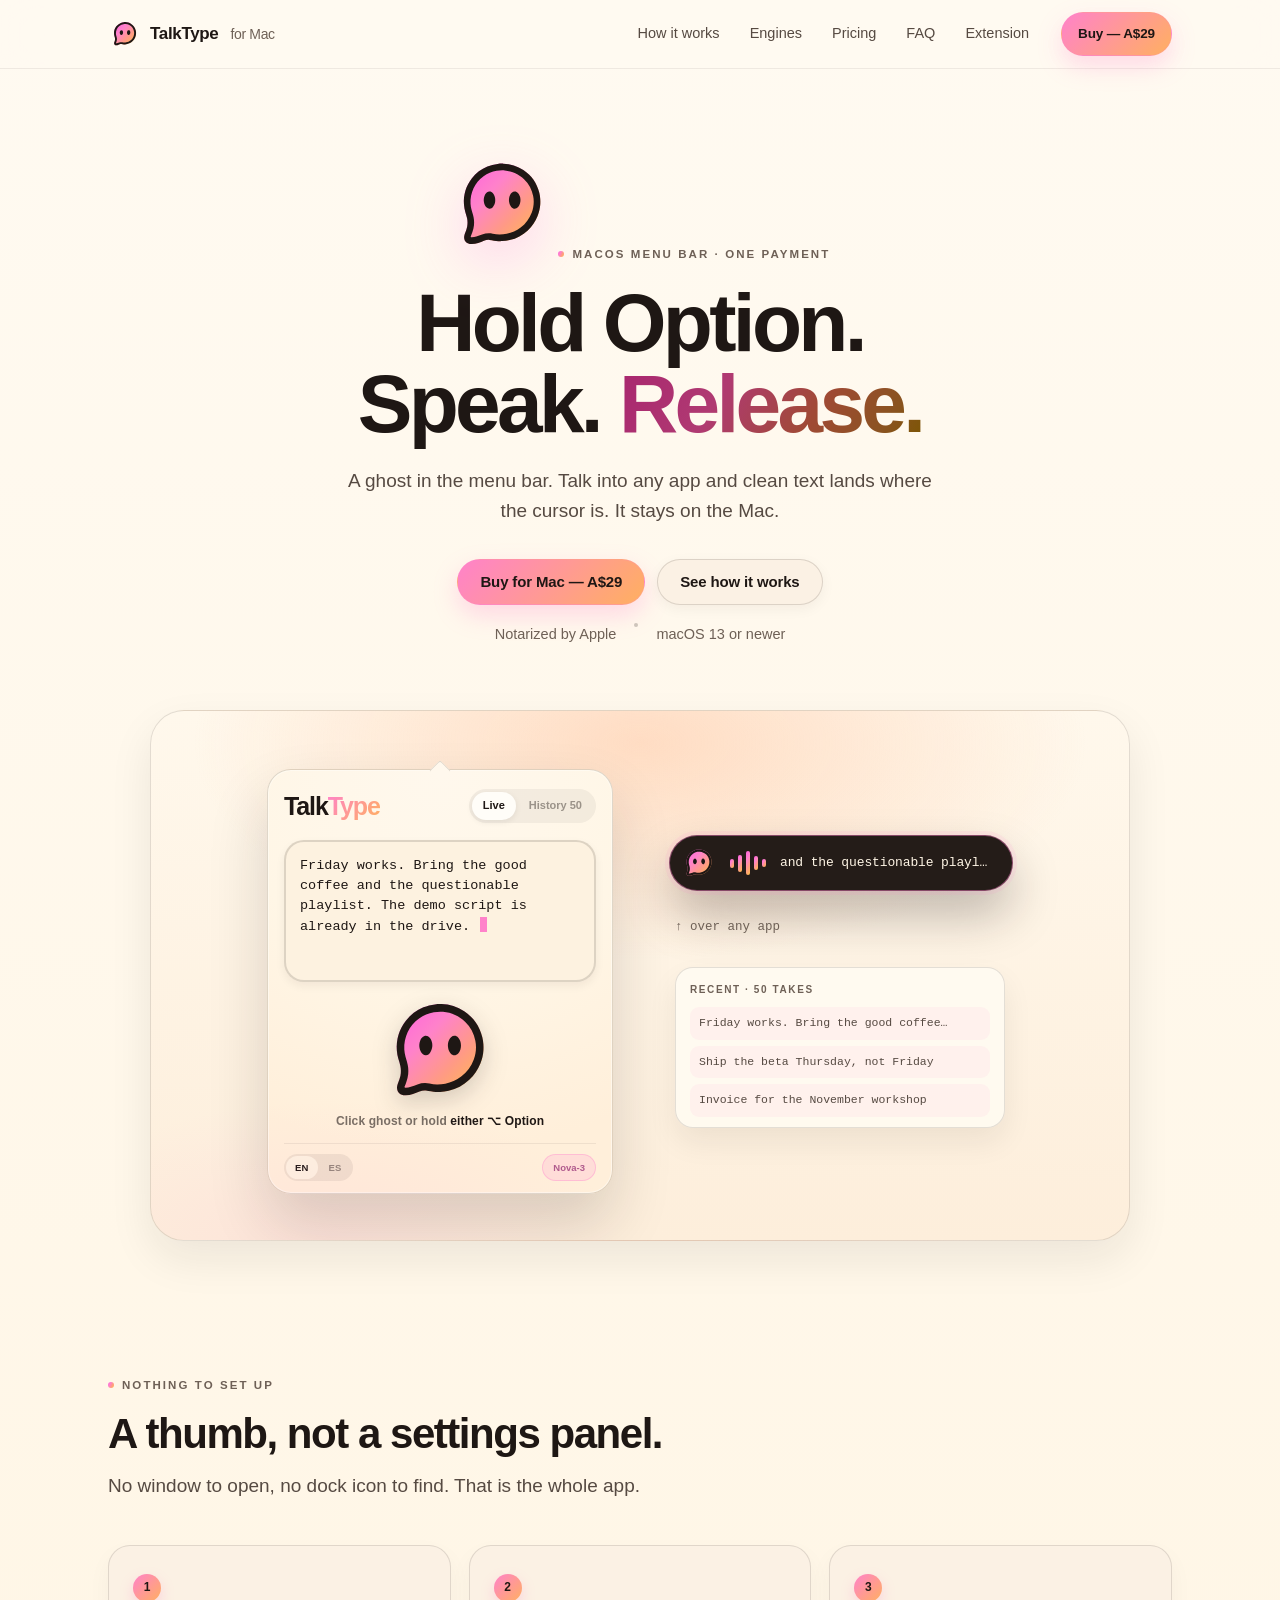
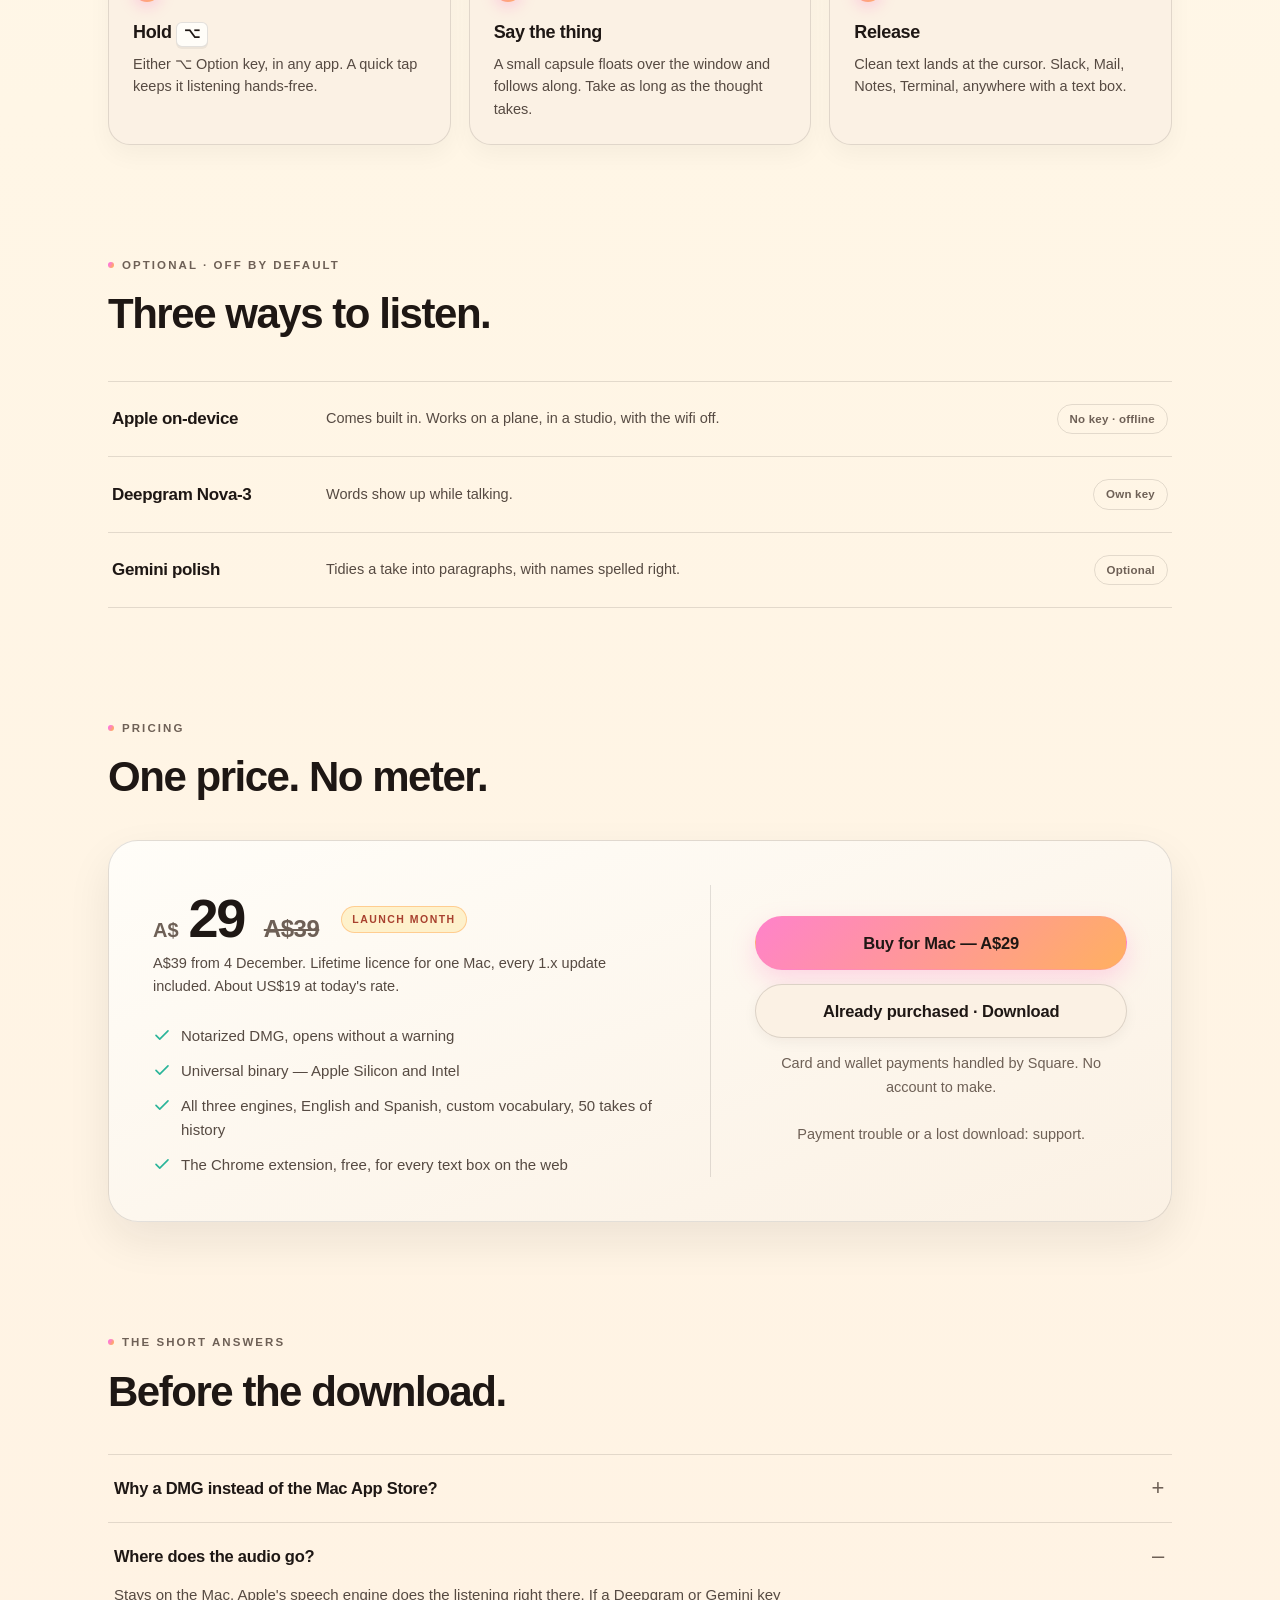
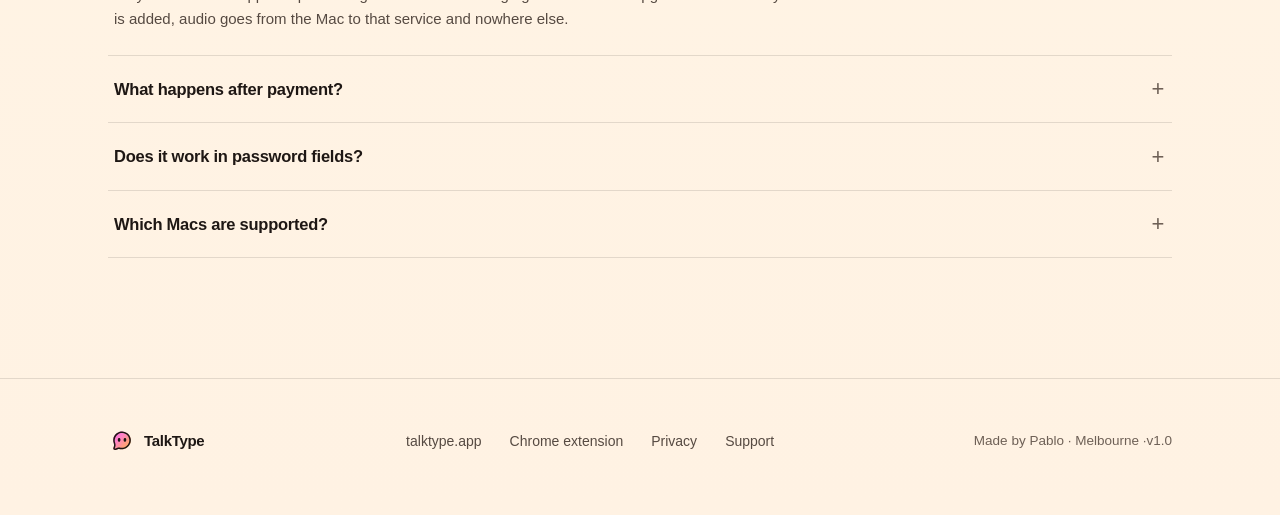
==== site/index.html @ 8789a1e0 "style: 💅 stop describing people's speech, stop explaining the plumbing "Rambling in, tidy prose out"" ====
<!DOCTYPE html>
<html lang="en">
<head>
  <meta charset="utf-8">
  <meta name="viewport" content="width=device-width, initial-scale=1">
  <title>TalkType for Mac — Menu-Bar Dictation, Hold Option to Talk</title>
  <meta name="description" content="Hold Option, speak, release: clean text at the cursor in any Mac app. Apple on-device by default, optional Deepgram or Gemini. A$29 once, no subscription.">
  <meta name="theme-color" content="#fff6e6">
  <meta name="color-scheme" content="light">
  <!-- Canonical host: mac.talktype.app (Netlify project talktype-mac). -->
  <link rel="canonical" href="https://mac.talktype.app/">
  <link rel="icon" href="assets/ghost.svg" type="image/svg+xml">
  <link rel="apple-touch-icon" href="assets/icon-180.png">

  <meta property="og:type" content="website">
  <meta property="og:title" content="TalkType for Mac — Menu-Bar Dictation, Hold Option to Talk">
  <meta property="og:description" content="Hold Option, speak, release: clean text at the cursor in any Mac app. A$29 once, on-device by default.">
  <meta property="og:site_name" content="TalkType for Mac">
  <meta property="og:locale" content="en_AU">
  <meta property="og:image" content="https://mac.talktype.app/assets/og-card.png">
  <meta property="og:image:width" content="1200">
  <meta property="og:image:height" content="630">
  <meta property="og:image:alt" content="TalkType for Mac — the ghost in the menu bar">
  <meta property="og:url" content="https://mac.talktype.app/">
  <meta name="twitter:card" content="summary_large_image">
  <meta name="twitter:title" content="TalkType for Mac — Menu-Bar Dictation, Hold Option to Talk">
  <meta name="twitter:description" content="Hold Option, speak, release: clean text at the cursor in any Mac app. A$29 once, on-device by default.">
  <meta name="twitter:image" content="https://mac.talktype.app/assets/og-card.png">

  <script type="application/ld+json">
  {
    "@context": "https://schema.org",
    "@graph": [
      {
        "@type": "WebSite",
        "@id": "https://mac.talktype.app/#website",
        "url": "https://mac.talktype.app/",
        "name": "TalkType for Mac",
        "inLanguage": "en-AU",
        "publisher": { "@id": "https://mac.talktype.app/#publisher" }
      },
      {
        "@type": "SoftwareApplication",
        "@id": "https://mac.talktype.app/#app",
        "name": "TalkType for Mac",
        "alternateName": "TalkType",
        "applicationCategory": "ProductivityApplication",
        "applicationSubCategory": "Dictation and speech to text",
        "operatingSystem": "macOS 13 or later",
        "softwareVersion": "1.0",
        "url": "https://mac.talktype.app/",
        "downloadUrl": "https://mac.talktype.app/downloads/TalkType.dmg",
        "image": "https://mac.talktype.app/assets/og-card.png",
        "description": "A menu-bar dictation utility for macOS that turns speech into clean text at the cursor. Apple's on-device recogniser by default, with optional Deepgram Nova-3 and Gemini engines on a personal key.",
        "inLanguage": ["en", "es"],
        "featureList": [
          "Hold Option to dictate into any Mac app",
          "Apple on-device recognition, nothing uploaded by default",
          "Optional Deepgram Nova-3 streaming recognition on a personal key",
          "Optional Gemini prose polish with custom vocabulary",
          "50 takes of local history and clipboard backup",
          "No account, no telemetry, keys in the macOS Keychain"
        ],
        "offers": {
          "@type": "Offer",
          "price": "29.00",
          "priceCurrency": "AUD",
          "availability": "https://schema.org/InStock",
          "url": "https://mac.talktype.app/buy",
          "priceValidUntil": "2026-12-03"
        },
        "publisher": { "@id": "https://mac.talktype.app/#publisher" },
        "author": { "@id": "https://mac.talktype.app/#author" }
      },
      {
        "@type": "Organization",
        "@id": "https://mac.talktype.app/#publisher",
        "name": "Made by Pablo",
        "url": "https://madebypablo.app",
        "email": "pibulus@gmail.com",
        "address": { "@type": "PostalAddress", "addressLocality": "Melbourne" }
      },
      {
        "@type": "Person",
        "@id": "https://mac.talktype.app/#author",
        "name": "Pablo",
        "url": "https://madebypablo.app"
      },
      {
        "@type": "FAQPage",
        "@id": "https://mac.talktype.app/#faq",
        "mainEntity": [
          { "@type": "Question", "name": "Why a DMG instead of the Mac App Store?", "acceptedAnswer": { "@type": "Answer", "text": "The store version cannot paste into other apps — Apple only allows that outside the App Store. This build is notarized, so it opens without a warning." } },
          { "@type": "Question", "name": "Where does the audio go?", "acceptedAnswer": { "@type": "Answer", "text": "Stays on the Mac. Apple's speech engine does the listening right there. If a Deepgram or Gemini key is added, audio goes from the Mac to that service and nowhere else." } },
          { "@type": "Question", "name": "What happens after payment?", "acceptedAnswer": { "@type": "Answer", "text": "Square sends a receipt, and the next page has the download and the install steps. The same DMG stays at https://mac.talktype.app/downloads/TalkType.dmg, so a lost copy is never a lost purchase." } },
          { "@type": "Question", "name": "Does it work in password fields?", "acceptedAnswer": { "@type": "Answer", "text": "No. macOS blocks anything that types into a password box, and that is the right call. Anywhere a paste works, dictation works." } },
          { "@type": "Question", "name": "Which Macs are supported?", "acceptedAnswer": { "@type": "Answer", "text": "macOS 13 Ventura or newer, Apple Silicon or Intel. The DMG carries one universal binary." } }
        ]
      }
    ]
  }
  </script>

  <link rel="stylesheet" href="styles.css">
</head>
<body>

<a class="skip-link" href="#main">Skip to content</a>

<header class="topbar">
  <div class="wrap topbar-inner">
    <a class="brand" href="/">
      <img src="assets/ghost.svg" alt="">
      TalkType <span class="tag">for Mac</span>
    </a>
    <nav class="nav-links" aria-label="Primary navigation">
      <a href="#how">How it works</a>
      <a href="#engines">Engines</a>
      <a href="#pricing">Pricing</a>
      <a href="#faq">FAQ</a>
      <a href="https://talktype.app/extension">Extension</a>
    </nav>
    <a class="pill pill-hot pill-sm" href="/buy">Buy — A$29</a>
  </div>
</header>

<main id="main">

  <!-- ───────────────────────────── hero ───────────────────────────── -->
  <section class="hero">
    <div class="wrap">
      <img class="hero-ghost" src="assets/ghost.svg" alt="">
      <div class="kicker" style="margin-top: 22px"><span class="dot" aria-hidden="true"></span> macOS menu bar · one payment</div>
      <h1 class="display">Hold Option.<br>Speak. <span class="grad">Release.</span></h1>
      <p class="lede">A ghost in the menu bar. Talk into any app and clean text lands where the cursor is. It stays on the Mac.</p>
      <div class="hero-actions">
        <a class="pill pill-hot" href="/buy">Buy for Mac — A$29</a>
        <a class="pill pill-quiet" href="#how">See how it works</a>
      </div>
      <div class="trust">
        <span>Notarized by Apple</span><i aria-hidden="true"></i>
        <span>macOS 13 or newer</span>
      </div>

      <!-- product stage -->
      <div class="stage">
        <div class="popover" aria-hidden="true">
          <div class="pop-head">
            <div class="wordmark">Talk<em>Type</em></div>
            <div class="tabs"><b>Live</b><i>History&nbsp;50</i></div>
          </div>
          <div class="pop-transcript">
            Friday works. Bring the good coffee and the questionable playlist. The demo script is already in the drive.
            <span class="caret"></span>
          </div>
          <div class="pop-ghost"><img src="assets/ghost.svg" alt=""></div>
          <div class="pop-status">Click ghost or hold <span class="key">either ⌥ Option</span></div>
          <div class="pop-foot">
            <div class="seg"><span class="on">EN</span><span>ES</span></div>
            <div class="engine-pill">Nova-3</div>
          </div>
        </div>

        <div class="hud-wrap">
          <div class="hud" aria-hidden="true">
            <img src="assets/ghost.svg" alt="">
            <div class="bars"><i></i><i></i><i></i><i></i><i></i></div>
            <div class="text" data-hud-text>and the questionable playlist…</div>
          </div>
          <div class="hud-caption">↑ over any app</div>

          <div class="mini-history" aria-hidden="true">
            <div class="mh-head">Recent · 50 takes</div>
            <div class="mh-row">Friday works. Bring the good coffee…</div>
            <div class="mh-row">Ship the beta Thursday, not Friday</div>
            <div class="mh-row">Invoice for the November workshop</div>
          </div>
        </div>
      </div>
    </div>
  </section>

  <!-- ───────────────────────────── how ───────────────────────────── -->
  <section class="section" id="how">
    <div class="wrap">
      <div style="max-width: 620px">
        <div class="kicker"><span class="dot" aria-hidden="true"></span> Nothing to set up</div>
        <h2 class="section-title" style="margin-top: 16px">A thumb, not a settings panel.</h2>
        <p class="lede">No window to open, no dock icon to find. That is the whole app.</p>
      </div>

      <div class="steps">
        <div class="step">
          <span class="n">1</span>
          <h3>Hold <kbd>⌥</kbd></h3>
          <p>Either ⌥ Option key, in any app. A quick tap keeps it listening hands-free.</p>
        </div>
        <div class="step">
          <span class="n">2</span>
          <h3>Say the thing</h3>
          <p>A small capsule floats over the window and follows along. Take as long as the thought takes.</p>
        </div>
        <div class="step">
          <span class="n">3</span>
          <h3>Release</h3>
          <p>Clean text lands at the cursor. Slack, Mail, Notes, Terminal, anywhere with a text box.</p>
        </div>
      </div>
    </div>
  </section>

  <!-- ───────────────────────────── engines ───────────────────────────── -->
  <section class="section" id="engines">
    <div class="wrap">
      <div style="max-width: 640px">
        <div class="kicker"><span class="dot" aria-hidden="true"></span> Optional · off by default</div>
        <h2 class="section-title" style="margin-top: 16px">Three ways to listen.</h2>
      </div>

      <div class="engines">
        <div class="engine-row">
          <h3>Apple on-device</h3>
          <p>Comes built in. Works on a plane, in a studio, with the wifi off.</p>
          <span class="badge">No key · offline</span>
        </div>
        <div class="engine-row">
          <h3>Deepgram Nova-3</h3>
          <p>Words show up while talking.</p>
          <span class="badge">Own key</span>
        </div>
        <div class="engine-row">
          <h3>Gemini polish</h3>
          <p>Tidies a take into paragraphs, with names spelled right.</p>
          <span class="badge">Optional</span>
        </div>
      </div>
    </div>
  </section>

  <!-- ───────────────────────────── pricing ───────────────────────────── -->
  <section class="section" id="pricing">
    <div class="wrap">
      <div style="max-width: 640px">
        <div class="kicker"><span class="dot" aria-hidden="true"></span> Pricing</div>
        <h2 class="section-title" style="margin-top: 16px">One price. No meter.</h2>
      </div>

      <div class="pricing-card">
        <div>
          <div class="price"><span class="cur">A$</span><span class="amount">29</span><s class="was"><span class="sr-only">Regular price </span>A$39</s><span class="launch-pill">Launch month</span></div>
          <p class="price-note">A$39 from 4 December. Lifetime licence for one Mac, every 1.x update included. About US$19 at today&#39;s rate.</p>
          <ul class="includes">
            <li><svg viewBox="0 0 24 24" fill="none" stroke="currentColor" stroke-width="2.2" stroke-linecap="round" stroke-linejoin="round" aria-hidden="true" focusable="false"><path d="m4 12.5 5 5L20 6.5"/></svg> Notarized DMG, opens without a warning</li>
            <li><svg viewBox="0 0 24 24" fill="none" stroke="currentColor" stroke-width="2.2" stroke-linecap="round" stroke-linejoin="round" aria-hidden="true" focusable="false"><path d="m4 12.5 5 5L20 6.5"/></svg> Universal binary — Apple Silicon and Intel</li>
            <li><svg viewBox="0 0 24 24" fill="none" stroke="currentColor" stroke-width="2.2" stroke-linecap="round" stroke-linejoin="round" aria-hidden="true" focusable="false"><path d="m4 12.5 5 5L20 6.5"/></svg> All three engines, English and Spanish, custom vocabulary, 50 takes of history</li>
            <li><svg viewBox="0 0 24 24" fill="none" stroke="currentColor" stroke-width="2.2" stroke-linecap="round" stroke-linejoin="round" aria-hidden="true" focusable="false"><path d="m4 12.5 5 5L20 6.5"/></svg> The Chrome extension, free, for every text box on the web</li>
          </ul>
        </div>
        <div class="buy-side">
          <a class="pill pill-hot" href="/buy">Buy for Mac — A$29</a>
          <a class="pill pill-quiet pill-sm" href="https://mac.talktype.app/downloads/TalkType.dmg">Already purchased · Download</a>
          <p class="small">Card and wallet payments handled by Square. No account to make.</p>
          <p class="small" style="margin-top: 10px">Payment trouble or a lost download: <a href="/support">support</a>.</p>
        </div>
      </div>
    </div>
  </section>

  <!-- ───────────────────────────── faq ───────────────────────────── -->
  <section class="section" id="faq">
    <div class="wrap">
      <div style="max-width: 640px">
        <div class="kicker"><span class="dot" aria-hidden="true"></span> The short answers</div>
        <h2 class="section-title" style="margin-top: 16px">Before the download.</h2>
      </div>

      <div class="faq">
        <details>
          <summary>Why a DMG instead of the Mac App Store?</summary>
          <p>The store version cannot paste into other apps — Apple only allows that outside the App Store. This build is notarized, so it opens without a warning.</p>
        </details>
        <details open>
          <summary>Where does the audio go?</summary>
          <p>Stays on the Mac. Apple's speech engine does the listening right there. If a Deepgram or Gemini key is added, audio goes from the Mac to that service and nowhere else.</p>
        </details>
        <details>
          <summary>What happens after payment?</summary>
          <p>Square sends a receipt, and the next page has the download and the install steps. The same DMG stays at <a href="https://mac.talktype.app/downloads/TalkType.dmg">mac.talktype.app/downloads/TalkType.dmg</a>, so a lost copy is never a lost purchase.</p>
        </details>
        <details>
          <summary>Does it work in password fields?</summary>
          <p>No. macOS blocks anything that types into a password box, and that is the right call. Anywhere a paste works, dictation works.</p>
        </details>
        <details>
          <summary>Which Macs are supported?</summary>
          <p>macOS 13 Ventura or newer, Apple Silicon or Intel. The DMG carries one universal binary.</p>
        </details>
      </div>
    </div>
  </section>

</main>

<footer class="footer">
  <div class="wrap footer-inner">
    <a class="brand" href="/" style="font-size: 15px">
      <img src="assets/ghost.svg" alt="" style="width: 24px; height: 24px">
      TalkType
    </a>
    <nav class="footer-links" aria-label="Footer navigation">
      <a href="https://talktype.app">talktype.app</a>
      <a href="https://talktype.app/extension">Chrome extension</a>
      <a href="/privacy">Privacy</a>
      <a href="/support">Support</a>
    </nav>
    <a class="made" href="https://madebypablo.app">Made by Pablo · Melbourne · <span id="version">v1.0</span></a>
  </div>
</footer>

<script src="app.js"></script>
</body>
</html>
---- site/styles.css ----
/* TalkType for Mac — the site's whole look lives here.
   Same palette as the app and the extension: cream paper, warm ink, one peach. */

:root {
  --cream: #fff6e6;
  --cream-deep: #fdeeda;
  --card: #fbf1e4;
  --card-warm: #fdf2e0;
  --paper: #fffdf8;
  --near-white: #fffef7;
  --ink: #1e1714;
  --ink-soft: #564a42;
  --ink-mute: #6e6056;
  --line: rgba(30, 23, 20, 0.12);
  --line-soft: rgba(30, 23, 20, 0.07);
  --pink: #ff82ca;
  --peach: #ffb060;
  --sun: #ffcf40;
  --mint: #2bb59a;
  --focus: #c94b8c;
  --grad: linear-gradient(120deg, #ff60e0 0%, #ff82ca 34%, #ff9a85 64%, #ffb060 86%, #ffcf40 100%);
  /* Same hues, dropped in lightness — the pastel gradient only clears 1.4:1 as text. */
  --grad-ink: linear-gradient(120deg, #a8256f 0%, #b03a72 34%, #a04a35 64%, #8a5320 86%, #7a5600 100%);
  --hot: linear-gradient(135deg, #ff82ca 0%, #ffb060 100%);
  --hot-deep: linear-gradient(135deg, #f76cbb 0%, #f79f4c 100%);
  --shadow-soft: 0 18px 44px rgba(30, 23, 20, 0.08);
  --shadow-lift: 0 24px 60px rgba(30, 23, 20, 0.12);
  --radius: 22px;
  --sans: -apple-system, BlinkMacSystemFont, "SF Pro Text", "Segoe UI", Roboto, Helvetica, Arial, sans-serif;
  --mono: ui-monospace, SFMono-Regular, "SF Mono", Menlo, Consolas, monospace;
  --spring: cubic-bezier(0.34, 1.56, 0.64, 1);
}

* { box-sizing: border-box; }

html { background: var(--cream); scroll-behavior: smooth; }

body {
  margin: 0;
  color: var(--ink);
  font-family: var(--sans);
  font-size: 17px;
  line-height: 1.6;
  -webkit-font-smoothing: antialiased;
  background:
    radial-gradient(1100px 620px at 50% -12%, rgba(255, 214, 186, 0.55), transparent 70%),
    linear-gradient(180deg, #fffaf1 0%, #fff6e6 46%, #fff2e3 100%);
  background-repeat: no-repeat;
}

a { color: inherit; text-decoration: none; }
p { margin: 0; }

a:focus-visible,
button:focus-visible,
summary:focus-visible {
  outline: 2.5px solid var(--focus);
  outline-offset: 3px;
  border-radius: 8px;
}
.pill:focus-visible { border-radius: 999px; }

.skip-link {
  position: absolute;
  left: -9999px;
  top: 10px;
  z-index: 200;
  display: inline-flex;
  align-items: center;
  min-height: 44px;
  padding: 0 18px;
  border-radius: 999px;
  background: var(--ink);
  color: var(--near-white);
  font-size: 14px;
  font-weight: 700;
}
.skip-link:focus-visible {
  left: 16px;
}

.wrap { width: 100%; max-width: 1120px; margin: 0 auto; padding: 0 28px; }
.narrow { max-width: 760px; }

/* ---------------------------------------------------------------- nav */

.topbar {
  position: sticky; top: 0; z-index: 50;
  background: rgba(255, 250, 241, 0.84);
  backdrop-filter: saturate(1.2) blur(18px);
  -webkit-backdrop-filter: saturate(1.2) blur(18px);
  border-bottom: 1px solid var(--line-soft);
}
.topbar-inner {
  display: flex; align-items: center; gap: 16px;
  min-height: 68px;
}
.brand {
  display: inline-flex; align-items: center; gap: 10px;
  min-height: 44px; padding: 4px 2px;
  font-weight: 700; letter-spacing: -0.02em; font-size: 17px;
}
.brand img { width: 30px; height: 30px; flex: 0 0 auto; }
.brand span.tag { font-weight: 500; color: var(--ink-mute); font-size: 14px; margin-left: 2px; }

.nav-links { display: flex; gap: 6px; margin-left: auto; font-size: 14.5px; color: var(--ink-soft); }
.nav-links a {
  display: inline-flex; align-items: center;
  min-height: 44px; padding: 0 12px; border-radius: 999px;
  transition: color 0.15s, background 0.15s;
}
.nav-links a:hover { color: var(--ink); background: rgba(30, 23, 20, 0.04); }

.topbar-actions {
  display: inline-flex; align-items: center; gap: 8px; margin-left: auto;
}
.nav-links + .topbar-actions,
.nav-links + .pill { margin-left: 4px; }

.pill {
  display: inline-flex; align-items: center; justify-content: center; gap: 8px;
  min-height: 46px; height: 46px; min-width: 44px; padding: 0 22px; border-radius: 999px;
  font-size: 15px; font-weight: 700; letter-spacing: -0.01em;
  transition: transform 0.25s var(--spring), box-shadow 0.2s, background 0.15s, border-color 0.15s;
  white-space: nowrap;
}
.pill-hot {
  color: var(--ink); background: var(--hot);
  box-shadow: 0 10px 24px rgba(255, 130, 202, 0.28);
  border: 1px solid rgba(255, 130, 202, 0.2);
}
.pill-hot:hover { background: var(--hot-deep); transform: translateY(-2px); box-shadow: 0 16px 32px rgba(255, 130, 202, 0.32); }
.pill-hot:active { transform: translateY(1px) scale(0.98); }
.pill-quiet {
  color: var(--ink); background: var(--card); border: 1px solid rgba(30, 23, 20, 0.14);
  box-shadow: 0 4px 14px rgba(30, 23, 20, 0.05);
}
.pill-quiet:hover { transform: translateY(-2px); border-color: rgba(30, 23, 20, 0.22); box-shadow: 0 10px 22px rgba(30, 23, 20, 0.08); }
.pill-sm { min-height: 44px; height: 44px; padding: 0 16px; font-size: 13.5px; }

/* ---------------------------------------------------------------- type */

.kicker {
  display: inline-flex; align-items: center; gap: 8px;
  font-size: 11.5px; font-weight: 700; letter-spacing: 0.18em; text-transform: uppercase;
  color: var(--ink-mute);
}
.kicker .dot { width: 6px; height: 6px; border-radius: 50%; background: var(--grad); }

h1.display {
  margin: 18px 0 0;
  font-size: clamp(42px, 7.2vw, 82px);
  line-height: 0.98;
  letter-spacing: -0.045em;
  font-weight: 800;
}
h1.display .grad {
  background: var(--grad-ink);
  -webkit-background-clip: text; background-clip: text;
  -webkit-text-fill-color: transparent; color: transparent;
}
h2.section-title {
  margin: 0 0 14px;
  font-size: clamp(28px, 4vw, 42px);
  line-height: 1.06;
  letter-spacing: -0.035em;
  font-weight: 800;
}
.lede { color: var(--ink-soft); font-size: clamp(16px, 1.5vw, 19px); line-height: 1.6; }
.small { font-size: 13.5px; color: var(--ink-mute); }

/* ---------------------------------------------------------------- hero */

.hero { padding: 84px 0 24px; text-align: center; }
.hero .lede { max-width: 600px; margin: 22px auto 0; }
.hero-ghost {
  width: 104px; height: 104px;
  filter: drop-shadow(0 18px 30px rgba(255, 96, 224, 0.24));
  animation: hover 6s ease-in-out infinite;
}
@keyframes hover { 0%, 100% { transform: translateY(0) rotate(-1.2deg); } 50% { transform: translateY(-10px) rotate(1.2deg); } }

.hero-actions { display: flex; flex-wrap: wrap; gap: 12px; justify-content: center; margin-top: 32px; }
.trust {
  margin-top: 18px; font-size: 13.5px; color: var(--ink-mute);
  display: flex; flex-wrap: wrap; gap: 8px 18px; justify-content: center;
}
.trust span { display: inline-flex; align-items: center; gap: 7px; }
.trust i { width: 4px; height: 4px; border-radius: 50%; background: rgba(30, 23, 20, 0.22); font-style: normal; }

/* ---------------------------------------------------------------- stage */

.stage {
  position: relative;
  margin: 64px auto 0;
  max-width: 980px;
  border-radius: 34px;
  padding: 58px 40px 46px;
  background:
    radial-gradient(620px 300px at 50% 6%, rgba(255, 198, 162, 0.55), transparent 72%),
    linear-gradient(180deg, #fff8ec 0%, #fdeedb 100%);
  border: 1px solid var(--line);
  box-shadow: var(--shadow-soft);
  display: flex; align-items: center; justify-content: center; gap: 56px;
  overflow: hidden;
}
.stage::after {
  content: ''; position: absolute; inset: 0; pointer-events: none;
  background: radial-gradient(420px 200px at 18% 100%, rgba(255, 130, 202, 0.10), transparent 70%);
}

/* popover replica — the same metrics as the SwiftUI card (346 × 440) */
.popover {
  position: relative; width: 346px; flex: 0 0 auto;
  border-radius: 24px; padding: 16px 16px 12px;
  background: radial-gradient(120% 90% at 50% 0%, #fff8ed 0%, #fff6e6 52%, #ffefda 100%);
  border: 1px solid rgba(30, 23, 20, 0.14);
  box-shadow: 0 30px 60px rgba(30, 23, 20, 0.16), 0 0 0 1px rgba(255, 253, 248, 0.55) inset;
}
.popover::before {
  content: ''; position: absolute; top: -7px; left: 50%; transform: translateX(-50%) rotate(45deg);
  width: 14px; height: 14px; background: #fff8ed; border-left: 1px solid rgba(30, 23, 20, 0.14); border-top: 1px solid rgba(30, 23, 20, 0.14);
  border-radius: 3px 0 0 0;
}
.pop-head { display: flex; align-items: center; justify-content: space-between; }
.wordmark { font-size: 25px; font-weight: 800; letter-spacing: -0.045em; }
.wordmark em {
  font-style: normal;
  background: var(--hot); -webkit-background-clip: text; background-clip: text; -webkit-text-fill-color: transparent;
}
.tabs { display: inline-flex; padding: 3px; gap: 2px; border-radius: 999px; background: rgba(30, 23, 20, 0.05); }
.tabs b, .tabs i {
  font-style: normal; font-size: 11px; font-weight: 700; padding: 5px 11px; border-radius: 999px; color: rgba(30, 23, 20, 0.42);
}
.tabs b { background: var(--paper); color: var(--ink); box-shadow: 0 2px 6px rgba(30, 23, 20, 0.08); }

.pop-transcript {
  margin-top: 14px; text-align: left; height: 142px; border-radius: 20px; padding: 14px;
  background: #fdf2e0; border: 2px solid rgba(30, 23, 20, 0.14);
  box-shadow: 0 4px 10px rgba(30, 23, 20, 0.06);
  font-family: var(--mono); font-size: 13.5px; line-height: 1.5; color: var(--ink);
  overflow: hidden;
}
.pop-transcript .caret { display: inline-block; width: 7px; height: 15px; margin-left: 2px; vertical-align: -2px; background: var(--pink); animation: blink 1.1s steps(1) infinite; }
@keyframes blink { 50% { opacity: 0; } }

.pop-ghost { display: flex; justify-content: center; margin: 10px 0 2px; }
.pop-ghost img { width: 118px; height: 118px; filter: drop-shadow(0 8px 12px rgba(30, 23, 20, 0.18)); animation: hover 5s ease-in-out infinite; }
.pop-status { text-align: center; font-size: 12px; font-weight: 700; color: rgba(30, 23, 20, 0.6); letter-spacing: 0.01em; }
.pop-status .key { color: var(--ink); }

.pop-foot { display: flex; align-items: center; justify-content: space-between; margin-top: 12px; padding-top: 10px; border-top: 1px solid rgba(30, 23, 20, 0.07); }
.seg { display: inline-flex; padding: 2px; gap: 2px; border-radius: 999px; background: rgba(30, 23, 20, 0.07); }
.seg span { font-size: 9.5px; font-weight: 800; letter-spacing: 0.02em; padding: 4px 9px; border-radius: 999px; color: rgba(30, 23, 20, 0.45); }
.seg span.on { background: #fdf2e0; color: var(--ink); }
.engine-pill { font-size: 9.5px; font-weight: 800; padding: 5px 10px; border-radius: 999px; color: #b05a8d; background: rgba(255, 130, 202, 0.16); border: 1px solid rgba(255, 130, 202, 0.35); }

/* HUD capsule */
.hud-wrap { display: flex; flex-direction: column; gap: 26px; align-items: flex-start; }
.hud {
  display: inline-flex; align-items: center; gap: 14px;
  padding: 10px 22px 10px 12px; border-radius: 999px;
  background: #241c18;
  border: 1px solid rgba(255, 130, 202, 0.45);
  box-shadow: 0 0 0 4px rgba(255, 130, 202, 0.10), 0 24px 48px rgba(30, 23, 20, 0.28);
}
.hud img { width: 34px; height: 34px; }
.hud .bars { display: flex; align-items: center; gap: 4px; height: 26px; }
.hud .bars i { width: 4px; border-radius: 3px; background: var(--grad); animation: wave 1s ease-in-out infinite; }
.hud .bars i:nth-child(1) { height: 9px; animation-delay: 0s; }
.hud .bars i:nth-child(2) { height: 17px; animation-delay: 0.12s; }
.hud .bars i:nth-child(3) { height: 24px; animation-delay: 0.24s; }
.hud .bars i:nth-child(4) { height: 14px; animation-delay: 0.36s; }
.hud .bars i:nth-child(5) { height: 8px; animation-delay: 0.48s; }
@keyframes wave { 0%, 100% { transform: scaleY(0.55); } 50% { transform: scaleY(1); } }
.hud .text { color: #fff6e6; font-family: var(--mono); font-size: 13px; letter-spacing: -0.01em; max-width: 210px; white-space: nowrap; overflow: hidden; text-overflow: ellipsis; }
.hud-caption { font-family: var(--mono); font-size: 12.5px; color: var(--ink-mute); margin-left: 6px; }

.mini-history {
  width: 330px; margin-left: 6px; margin-top: 4px; text-align: left;
  border-radius: 18px; padding: 14px 14px 10px;
  background: rgba(255, 250, 241, 0.94);
  border: 1px solid var(--line);
  box-shadow: 0 14px 30px rgba(30, 23, 20, 0.07);
}
.mh-head { font-size: 10px; font-weight: 800; letter-spacing: 0.16em; text-transform: uppercase; color: var(--ink-mute); margin-bottom: 9px; }
.mh-row {
  font-family: var(--mono); font-size: 11.5px; color: var(--ink-soft);
  padding: 7px 9px; border-radius: 9px; background: rgba(255, 130, 202, 0.07);
  white-space: nowrap; overflow: hidden; text-overflow: ellipsis;
}
.mh-row + .mh-row { margin-top: 6px; }

/* ---------------------------------------------------------------- steps */

.section { padding: 104px 0 0; }
.steps { display: grid; grid-template-columns: repeat(3, 1fr); gap: 18px; margin-top: 44px; }
.step {
  background: var(--card);
  border: 1px solid var(--line);
  border-radius: var(--radius);
  padding: 26px 24px 24px;
  box-shadow: 0 10px 24px rgba(30, 23, 20, 0.04);
}
.step .n {
  display: inline-flex; align-items: center; justify-content: center;
  width: 28px; height: 28px; border-radius: 50%;
  font-size: 12px; font-weight: 800; color: var(--ink); background: var(--hot);
  box-shadow: 0 6px 14px rgba(255, 130, 202, 0.28);
}
.step h3 { margin: 16px 0 6px; font-size: 18px; letter-spacing: -0.02em; }
.step p { color: var(--ink-soft); font-size: 14.5px; line-height: 1.55; }
.step kbd {
  display: inline-block; padding: 1px 7px; border-radius: 6px; font: 700 14px/1.5 var(--mono);
  background: var(--paper); border: 1px solid var(--line); box-shadow: 0 2px 0 rgba(30, 23, 20, 0.06);
}

.engines { margin-top: 44px; border-top: 1px solid var(--line); }
.engine-row {
  display: grid; grid-template-columns: 190px 1fr auto; gap: 24px; align-items: center;
  padding: 22px 4px; border-bottom: 1px solid var(--line);
}
.engine-row h3 { margin: 0; font-size: 17px; letter-spacing: -0.02em; }
.engine-row p { color: var(--ink-soft); font-size: 14.5px; }
.engine-row .badge { font-size: 11.5px; font-weight: 700; letter-spacing: 0.02em; color: var(--ink-mute); border: 1px solid var(--line); border-radius: 999px; padding: 5px 12px; }

/* ---------------------------------------------------------------- pricing */

.pricing-card {
  margin-top: 40px;
  display: grid; grid-template-columns: 1.1fr 0.9fr; gap: 48px;
  padding: 44px;
  border-radius: 30px;
  background: linear-gradient(160deg, var(--paper) 0%, var(--card) 100%);
  border: 1px solid var(--line);
  box-shadow: var(--shadow-soft);
}
.price { display: flex; align-items: baseline; gap: 10px; margin: 6px 0 4px; }
.price .amount { font-size: 54px; font-weight: 800; letter-spacing: -0.045em; line-height: 1; }
.price .cur { font-size: 20px; font-weight: 700; color: var(--ink-mute); }
.price-note { color: var(--ink-soft); font-size: 14.5px; }
.includes { list-style: none; margin: 26px 0 0; padding: 0; display: grid; gap: 11px; }
.includes li { display: flex; gap: 10px; font-size: 15px; color: var(--ink-soft); }
.includes li svg { flex: 0 0 auto; width: 18px; height: 18px; margin-top: 2px; color: var(--mint); }
.buy-side { display: flex; flex-direction: column; justify-content: center; gap: 14px; border-left: 1px solid var(--line); padding-left: 44px; }
.buy-side .pill { width: 100%; height: 54px; font-size: 16.5px; }
.buy-side .small { text-align: center; }

/* ---------------------------------------------------------------- faq */

.faq { margin-top: 40px; display: grid; gap: 0; border-top: 1px solid var(--line); }
.faq details { border-bottom: 1px solid var(--line); padding: 4px 2px; }
.faq summary {
  list-style: none; cursor: pointer;
  display: flex; align-items: center; min-height: 52px;
  padding: 16px 36px 16px 4px; position: relative;
  font-weight: 700; font-size: 16.5px; letter-spacing: -0.015em;
}
.faq summary::-webkit-details-marker { display: none; }
.faq summary::after {
  content: '+'; position: absolute; right: 6px; top: 50%; transform: translateY(-50%);
  font-size: 22px; font-weight: 400; color: var(--ink-mute); transition: transform 0.2s;
}
.faq details[open] summary::after { content: '–'; }
.faq p { color: var(--ink-soft); font-size: 15px; padding: 0 36px 20px 4px; margin-top: -2px; max-width: 720px; }

/* ---------------------------------------------------------------- footer */

.footer { margin-top: 120px; padding: 40px 0 52px; border-top: 1px solid var(--line); }
.footer-inner { display: flex; flex-wrap: wrap; gap: 12px 20px; align-items: center; justify-content: space-between; }
.footer-links { display: flex; flex-wrap: wrap; gap: 4px 12px; font-size: 14px; color: var(--ink-soft); }
.footer-links a {
  display: inline-flex; align-items: center;
  min-height: 44px; padding: 0 8px; border-radius: 10px;
  transition: color 0.15s, background 0.15s;
}
.footer-links a:hover { color: var(--ink); background: rgba(30, 23, 20, 0.04); }
.footer .made { display: inline-flex; align-items: center; min-height: 44px; font-size: 13.5px; color: var(--ink-mute); }

/* ---------------------------------------------------------------- buy page */

.checkout { padding: 72px 0 0; }
.checkout-grid { display: grid; grid-template-columns: 1fr 420px; gap: 56px; align-items: start; margin-top: 36px; }
.order {
  border-radius: 26px; padding: 30px;
  background: linear-gradient(160deg, var(--paper) 0%, var(--card) 100%);
  border: 1px solid var(--line); box-shadow: var(--shadow-soft);
}
.order-head { display: flex; align-items: center; gap: 14px; padding-bottom: 22px; border-bottom: 1px solid var(--line); }
.order-head img { width: 54px; height: 54px; }
.order-head h2 { margin: 0; font-size: 20px; letter-spacing: -0.02em; }
.order-head p { color: var(--ink-soft); font-size: 13.5px; }
.order-line { display: flex; justify-content: space-between; padding: 14px 0; font-size: 15px; color: var(--ink-soft); border-bottom: 1px solid var(--line-soft); }
.order-total { display: flex; justify-content: space-between; padding: 20px 0 6px; font-size: 19px; font-weight: 800; letter-spacing: -0.02em; }
.order .pill { width: 100%; height: 54px; margin-top: 14px; font-size: 16.5px; }
.pay-note { margin-top: 14px; font-size: 12.5px; color: var(--ink-mute); text-align: center; line-height: 1.5; }
.aside-list { list-style: none; margin: 26px 0 0; padding: 0; display: grid; gap: 14px; }
.aside-list li { display: flex; gap: 12px; font-size: 14.5px; color: var(--ink-soft); }
.aside-list svg { flex: 0 0 auto; width: 18px; height: 18px; margin-top: 2px; color: var(--mint); }

/* ---------------------------------------------------------------- thanks */

.thanks { text-align: center; padding: 96px 0 0; }
.thanks .ghost-big { width: 128px; height: 128px; filter: drop-shadow(0 20px 30px rgba(255, 96, 224, 0.22)); animation: hover 6s ease-in-out infinite; }
.thanks .panel {
  max-width: 560px; margin: 40px auto 0; text-align: left;
  border-radius: 24px; padding: 30px; background: linear-gradient(165deg, var(--paper) 0%, var(--card) 100%);
  border: 1px solid var(--line); box-shadow: var(--shadow-soft);
}
.thanks .panel h2 { margin: 0 0 14px; font-size: 18px; }
.thanks ol { margin: 0; padding-left: 20px; color: var(--ink-soft); font-size: 15px; display: grid; gap: 10px; }
.thanks code { font-family: var(--mono); font-size: 13px; background: rgba(30, 23, 20, 0.05); padding: 2px 6px; border-radius: 6px; }

/* ---------------------------------------------------------------- prose pages */

.prose { padding: 72px 0 0; }
.prose h1 { font-size: clamp(34px, 5vw, 52px); line-height: 1.05; letter-spacing: -0.035em; margin: 14px 0 18px; }
.prose h2 { font-size: 20px; letter-spacing: -0.02em; margin: 38px 0 10px; color: var(--ink); }
.prose h3 { font-size: 16.5px; letter-spacing: -0.015em; margin: 22px 0 6px; color: var(--ink); }
.prose p, .prose li { color: var(--ink-soft); font-size: 15.5px; line-height: 1.65; }
.prose p + p { margin-top: 12px; }
.prose ul { margin: 12px 0 0; padding-left: 20px; display: grid; gap: 9px; }
.prose a {
  color: #9c4675; text-decoration: underline; text-underline-offset: 3px;
  padding: 3px 1px; margin: -3px -1px; border-radius: 4px;
}
.prose a:hover { color: var(--ink); }
.prose a.pill {
  color: var(--ink); text-decoration: none; padding: 0 20px; margin: 0; border-radius: 999px;
}
.prose a.pill-hot { color: var(--ink); }
.prose kbd {
  display: inline-block; padding: 1px 7px; border-radius: 6px;
  font: 700 13px/1.5 var(--mono); color: var(--ink);
  background: var(--paper); border: 1px solid var(--line);
  box-shadow: 0 2px 0 rgba(30, 23, 20, 0.06);
}
.prose code {
  font-family: var(--mono); font-size: 13.5px; color: var(--ink);
  background: rgba(30, 23, 20, 0.055); padding: 2px 6px; border-radius: 6px;
}
.prose-card {
  margin-top: 28px; padding: 24px 26px;
  border-radius: var(--radius);
  background: var(--card);
  border: 1px solid var(--line);
  box-shadow: 0 10px 24px rgba(30, 23, 20, 0.04);
}
.prose-card h2 { margin-top: 0; }
.prose-grid {
  display: grid; grid-template-columns: repeat(2, 1fr); gap: 14px; margin-top: 18px;
}
.prose-tile {
  padding: 16px 18px; border-radius: 16px;
  background: var(--card-warm);
  border: 1px solid var(--line);
}
.prose-tile strong { display: block; font-size: 14.5px; color: var(--ink); margin-bottom: 4px; letter-spacing: -0.01em; }
.prose-tile span { display: block; font-size: 14px; line-height: 1.5; color: var(--ink-soft); }
.prose-actions { display: flex; flex-wrap: wrap; gap: 12px; margin-top: 24px; }

/* ---------------------------------------------------------------- responsive */

@media (max-width: 900px) {
  .stage { flex-direction: column; gap: 34px; padding: 40px 24px; }
  .hud-wrap { align-items: center; }
  .steps { grid-template-columns: 1fr; }
  .pricing-card { grid-template-columns: 1fr; gap: 28px; padding: 30px; }
  .buy-side { border-left: none; border-top: 1px solid var(--line); padding-left: 0; padding-top: 26px; }
  .checkout-grid { grid-template-columns: 1fr; gap: 30px; }
  .engine-row { grid-template-columns: 1fr; gap: 6px; padding: 20px 0; }
  .engine-row .badge { justify-self: start; }
  .nav-links { display: none; }
  .nav-links + .topbar-actions,
  .nav-links + .pill { margin-left: auto; }
}
@media (max-width: 560px) {
  .wrap { padding: 0 18px; }
  .hero { padding-top: 48px; }
  .topbar-inner { min-height: 62px; gap: 10px; }
  .brand span.tag { display: none; }
  .topbar-inner > .pill { margin-left: auto; }
  .topbar-actions { gap: 6px; }
  .pill-sm { padding: 0 14px; font-size: 13px; }
  .trust { gap: 6px 14px; }
  .trust i { display: none; }
  .stage { padding: 32px 16px; border-radius: 26px; margin-top: 44px; }
  .popover { width: 100%; max-width: 346px; }
  .hud-wrap { width: 100%; }
  .hud { max-width: 100%; padding: 10px 16px 10px 10px; gap: 10px; }
  .hud .text { max-width: min(176px, 46vw); }
  .hud-caption { margin-left: 0; text-align: center; }
  .mini-history { width: 100%; max-width: 330px; margin-left: 0; }
  .pricing-card, .order, .thanks .panel { padding: 24px 20px; }
  .prose { padding-top: 46px; }
  .prose-card { padding: 20px 18px; }
  .prose-grid { grid-template-columns: 1fr; }
  .section { padding-top: 72px; }
  .footer { margin-top: 76px; padding: 32px 0 44px; }
  .footer-inner { flex-direction: column; align-items: flex-start; gap: 8px; }
  .footer-links { margin-left: -8px; }
}
@media (prefers-reduced-motion: reduce) {
  *, *::before, *::after { animation-duration: 0.01ms !important; animation-iteration-count: 1 !important; transition-duration: 0.01ms !important; scroll-behavior: auto !important; }
}

/* numbered install moves on the buy page */
.sr-only {
  position: absolute; width: 1px; height: 1px; padding: 0; margin: -1px;
  overflow: hidden; clip: rect(0, 0, 0, 0); white-space: nowrap; border: 0;
}
.moves { list-style: none; margin: 18px 0 0; padding: 0; display: grid; gap: 12px; }
.moves li { display: flex; gap: 11px; align-items: flex-start; font-size: 14.5px; color: var(--ink-soft); }
.moves .n {
  flex: 0 0 auto; width: 22px; height: 22px; border-radius: 50%;
  display: inline-flex; align-items: center; justify-content: center;
  font-size: 10.5px; font-weight: 800; color: var(--ink); background: var(--hot);
  box-shadow: 0 4px 10px rgba(255, 130, 202, 0.22);
}

/* checkout button is a real button; keep the pill look */
button.pill { font-family: inherit; cursor: pointer; border: none; }
button.pill:disabled { cursor: progress; opacity: 0.9; }
.checkout-error {
  margin: 12px 0 0; padding: 11px 14px; border-radius: 12px;
  font-size: 13.5px; line-height: 1.5; color: #7d3524;
  background: rgba(168, 65, 47, 0.08); border: 1px solid rgba(168, 65, 47, 0.22);
}
.checkout-error a { text-decoration: underline; text-underline-offset: 3px; }
.paid-note {
  display: inline-flex; align-items: center; gap: 8px; margin-top: 16px;
  padding: 8px 14px; border-radius: 999px; font-size: 13.5px; font-weight: 600;
  color: #1a6b55; background: rgba(43, 181, 154, 0.12); border: 1px solid rgba(43, 181, 154, 0.3);
}
.paid-note svg { width: 15px; height: 15px; }

a.made { color: var(--ink-mute); transition: color 0.15s; }
a.made:hover { color: var(--ink); }

/* launch pricing */
.price .was {
  margin-left: 10px; font-size: 24px; font-weight: 700; letter-spacing: -0.02em;
  color: var(--ink-mute); text-decoration: line-through; text-decoration-thickness: 2px;
}
.launch-pill {
  margin-left: 12px; align-self: center;
  font-size: 10.5px; font-weight: 800; letter-spacing: 0.14em; text-transform: uppercase;
  color: #a8412f; background: rgba(255, 207, 64, 0.22);
  border: 1px solid rgba(255, 176, 96, 0.55); border-radius: 999px; padding: 4px 10px;
}
.was-inline { color: var(--ink-mute); font-weight: 500; text-decoration: line-through; margin-right: 6px; }
.order-line .save { color: #1f7a63; font-weight: 700; }

/* ─────────────────────────────────────────────────────────────
   2026-11-05 polish pass — mobile ordering, 320px overflow,
   touch feedback, optical type sizes.
   ───────────────────────────────────────────────────────────── */

/* iOS paints a grey flash on every tap without this. */
a, button, summary { -webkit-tap-highlight-color: rgba(255, 130, 202, 0.18); }
html { -webkit-text-size-adjust: 100%; }
h1.display { text-wrap: balance; }

/* Trust copy was 12.5px on the money page — too small to read on a phone. */
.pay-note { font-size: 14.5px; line-height: 1.55; }
.small { font-size: 14.5px; }
.trust { font-size: 14.5px; }

/* Long domains in prose must be breakable or they widen the page. */
.prose code { overflow-wrap: anywhere; }

/* Defensive anchor offset; today only .section padding absorbs the sticky bar. */
.section, .prose, .checkout { scroll-margin-top: 76px; }

/* Press feedback where hover does not exist. */
@media (hover: none) {
  .pill-hot:active, .pill-quiet:active, .faq summary:active,
  .footer-links a:active, .nav-links a:active { transform: scale(0.975); }
}

/* 320px: four pages scrolled sideways. Measured min-content widths. */
@media (max-width: 380px) {
  .order .pill { font-size: 15px; padding: 0 14px; }
  .price { flex-wrap: wrap; }
  .price .amount { font-size: 46px; }
  .price .was { font-size: 20px; margin-left: 6px; }
  .launch-pill { margin-left: 8px; font-size: 9.5px; padding: 3px 8px; }
}
@media (max-width: 420px) {
  .pill-sm { font-size: 12px; padding: 0 10px; }
  .topbar-inner { gap: 8px; }
  .brand { font-size: 15px; gap: 8px; }
  .brand img { width: 26px; height: 26px; }
}

/* The pay button sat below the fold on every phone. Reorder the order card
   so the total and the button come first, and pin the button while scrolling. */
@media (max-width: 560px) {
  .checkout { padding-top: 36px; }
  .checkout-grid { margin-top: 24px; }
  .order { display: flex; flex-direction: column; }
  .order-head  { order: 1; }
  .order-total { order: 2; border-top: 1px solid var(--line); padding: 16px 0 2px; }
  .order .pay-note { order: 3; text-align: left !important; }
  .order #checkout {
    order: 4;
    position: sticky; bottom: 14px; z-index: 10;
    box-shadow: 0 16px 34px rgba(30, 23, 20, 0.18), 0 10px 26px rgba(255, 130, 202, 0.34);
  }
  .checkout-error { order: 5; }
  .order-line     { order: 6; }

  /* Hero: pull the CTA above the fold on a 568px-tall screen. */
  .hero { padding-top: 36px; }
  .hero-ghost { width: 84px; height: 84px; }
  .hero-actions { margin-top: 24px; }
  .stage { margin-top: 36px; }
  .mini-history, .hud-caption { display: none; }

  /* Two full-width pills stacked in the pricing card compete. */
  .buy-side .pill-quiet {
    height: auto; min-height: 0; padding: 6px 0; background: none;
    border: 0; box-shadow: none; font-size: 14px; text-decoration: underline;
    text-underline-offset: 3px; justify-content: center;
  }
}

/* An author `display` on a class beats the UA [hidden] rule, so `/thanks`
   announced "Payment received" to every visitor. Restore the attribute. */
[hidden] { display: none !important; }
.pill[aria-disabled="true"] { cursor: progress; }
#checkout-error:focus-visible { outline: 2.5px solid var(--focus); outline-offset: 3px; }
.faq summary::after { content: '+' / ''; }
.faq details[open] summary::after { content: '–' / ''; }
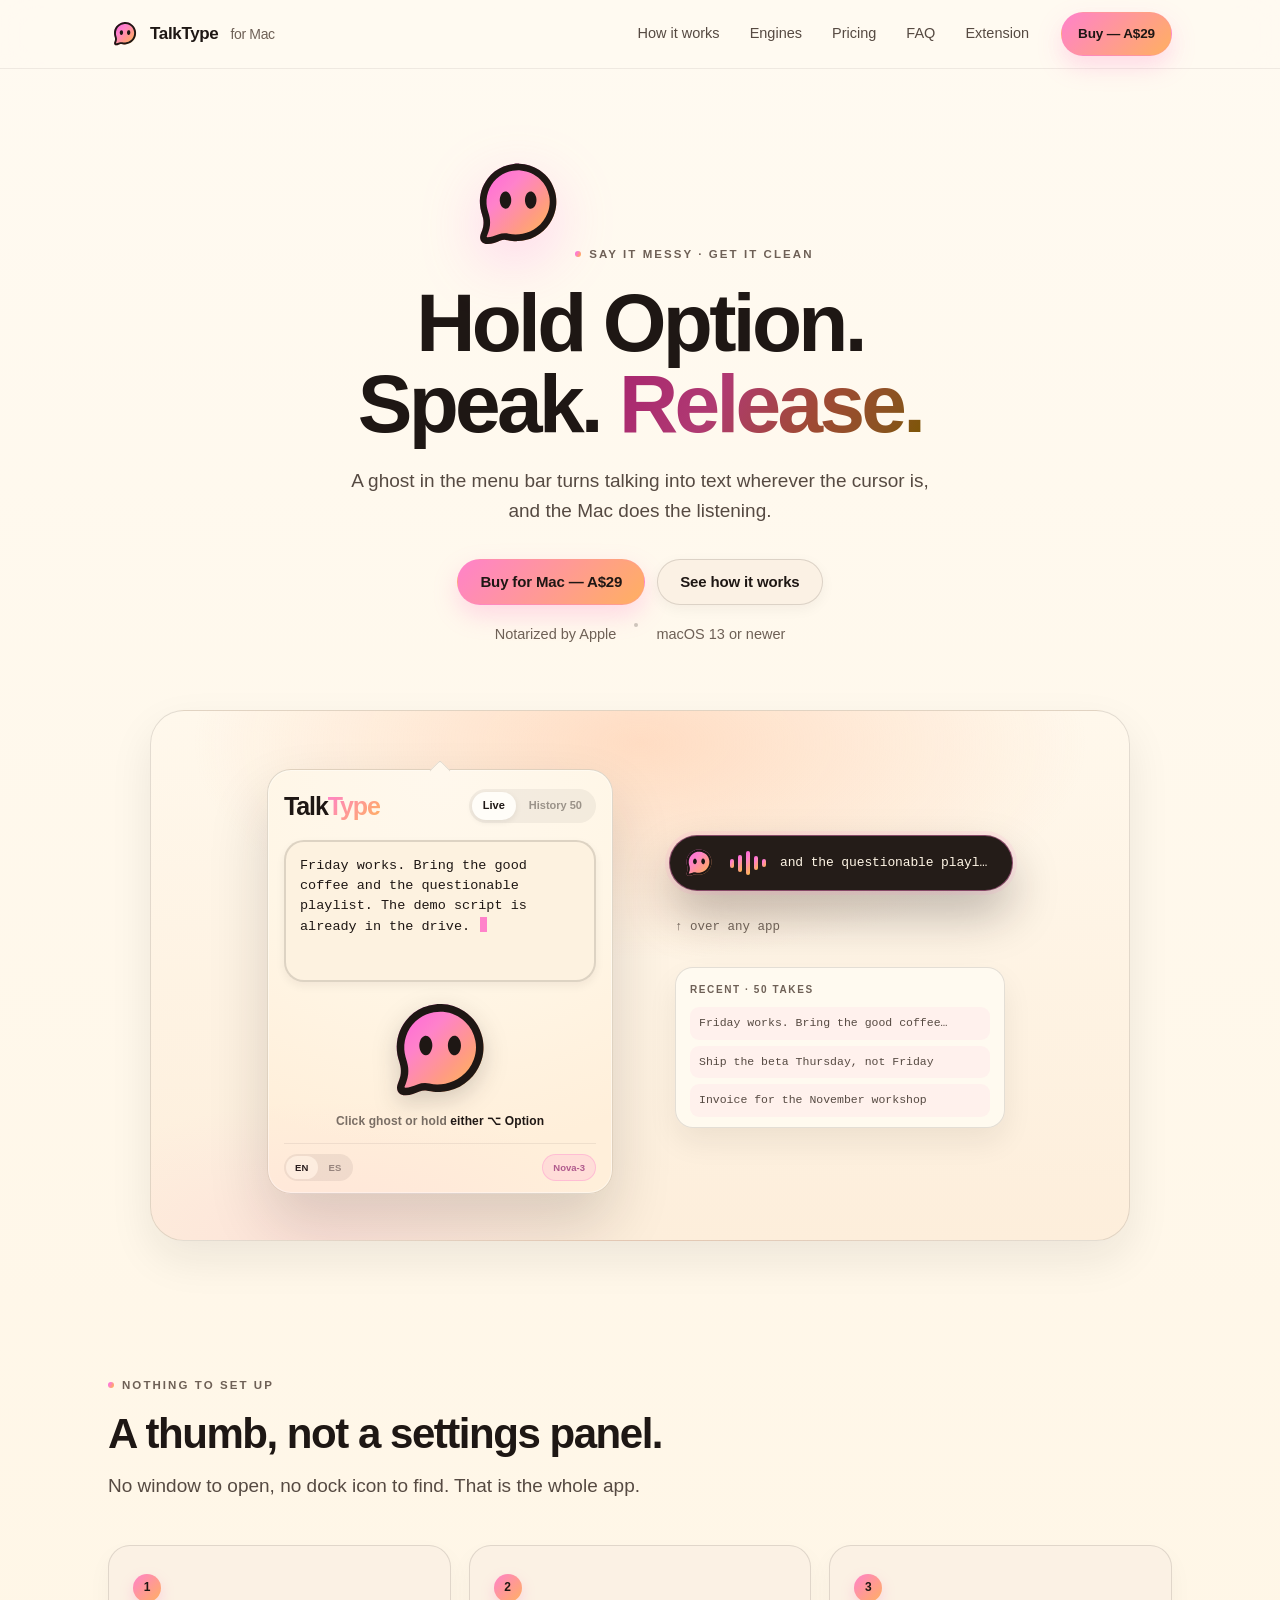
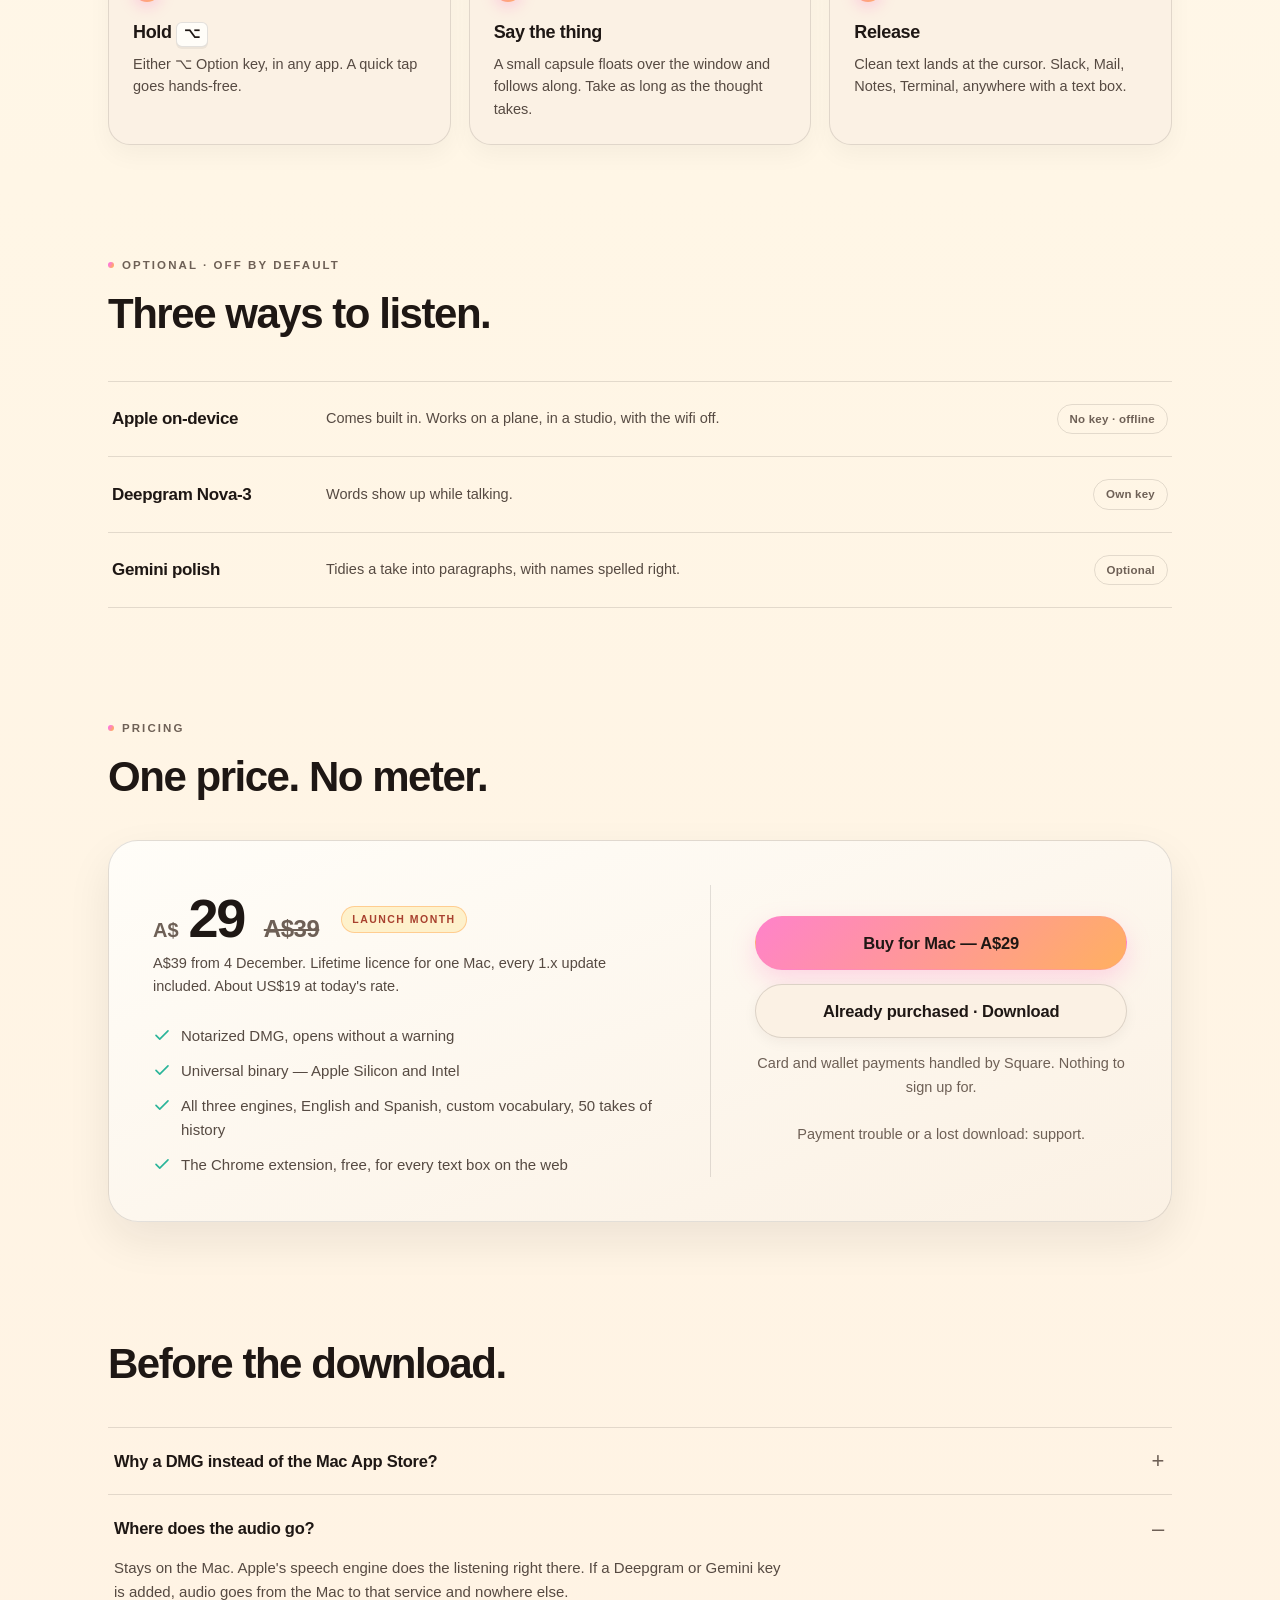
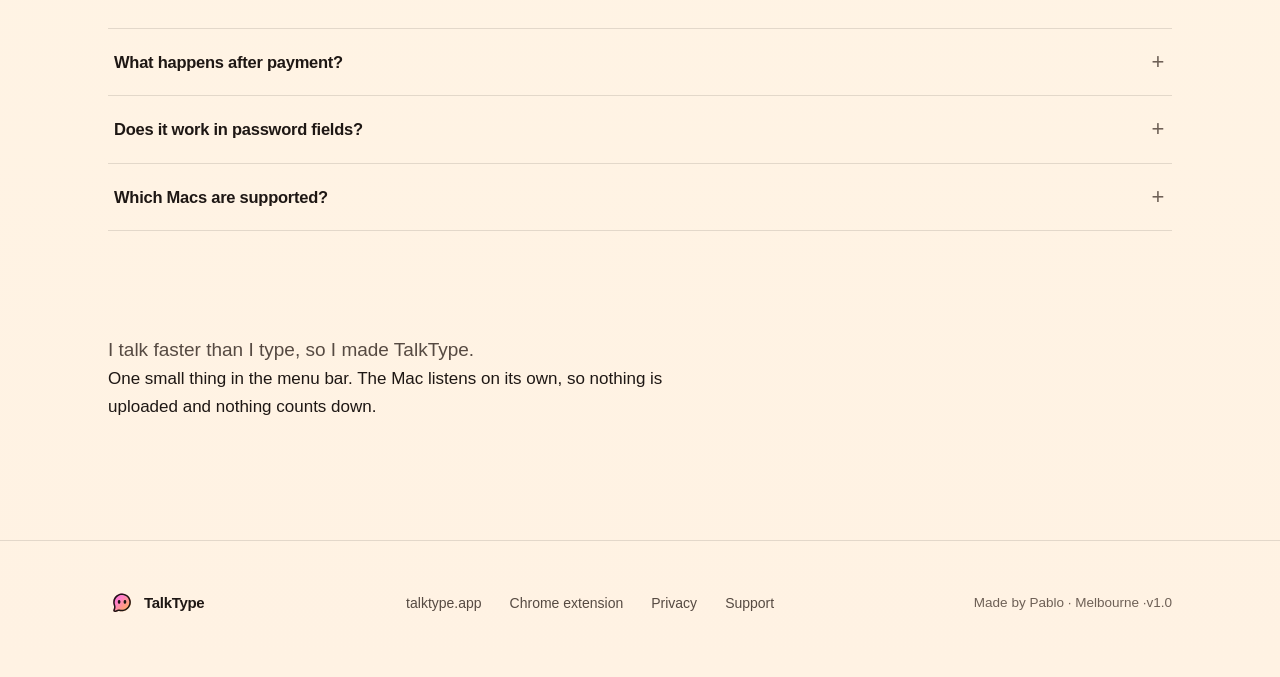
==== commit 927ad99b: "style: 💅 give the page a voice: the brand line and a human reason The page was clean and true but an" ====
--- a/site/index.html
+++ b/site/index.html
@@ -130,9 +130,9 @@
   <section class="hero">
     <div class="wrap">
       <img class="hero-ghost" src="assets/ghost.svg" alt="">
-      <div class="kicker" style="margin-top: 22px"><span class="dot" aria-hidden="true"></span> macOS menu bar · one payment</div>
+      <div class="kicker" style="margin-top: 22px"><span class="dot" aria-hidden="true"></span> Say it messy · get it clean</div>
       <h1 class="display">Hold Option.<br>Speak. <span class="grad">Release.</span></h1>
-      <p class="lede">A ghost in the menu bar. Talk into any app and clean text lands where the cursor is. It stays on the Mac.</p>
+      <p class="lede">A ghost in the menu bar turns talking into text wherever the cursor is, and the Mac does the listening.</p>
       <div class="hero-actions">
         <a class="pill pill-hot" href="/buy">Buy for Mac — A$29</a>
         <a class="pill pill-quiet" href="#how">See how it works</a>
@@ -193,7 +193,7 @@
         <div class="step">
           <span class="n">1</span>
           <h3>Hold <kbd>⌥</kbd></h3>
-          <p>Either ⌥ Option key, in any app. A quick tap keeps it listening hands-free.</p>
+          <p>Either ⌥ Option key, in any app. A quick tap goes hands-free.</p>
         </div>
         <div class="step">
           <span class="n">2</span>
@@ -259,7 +259,7 @@
         <div class="buy-side">
           <a class="pill pill-hot" href="/buy">Buy for Mac — A$29</a>
           <a class="pill pill-quiet pill-sm" href="https://mac.talktype.app/downloads/TalkType.dmg">Already purchased · Download</a>
-          <p class="small">Card and wallet payments handled by Square. No account to make.</p>
+          <p class="small">Card and wallet payments handled by Square. Nothing to sign up for.</p>
           <p class="small" style="margin-top: 10px">Payment trouble or a lost download: <a href="/support">support</a>.</p>
         </div>
       </div>
@@ -270,7 +270,6 @@
   <section class="section" id="faq">
     <div class="wrap">
       <div style="max-width: 640px">
-        <div class="kicker"><span class="dot" aria-hidden="true"></span> The short answers</div>
         <h2 class="section-title" style="margin-top: 16px">Before the download.</h2>
       </div>
 
@@ -295,6 +294,16 @@
           <summary>Which Macs are supported?</summary>
           <p>macOS 13 Ventura or newer, Apple Silicon or Intel. The DMG carries one universal binary.</p>
         </details>
+      </div>
+    </div>
+  </section>
+
+  <!-- ───────────────────────────── who made it ───────────────────────────── -->
+  <section class="section">
+    <div class="wrap">
+      <div style="max-width: 560px">
+        <p class="lede">I talk faster than I type, so I made TalkType.</p>
+        <p>One small thing in the menu bar. The Mac listens on its own, so nothing is uploaded and nothing counts down.</p>
       </div>
     </div>
   </section>
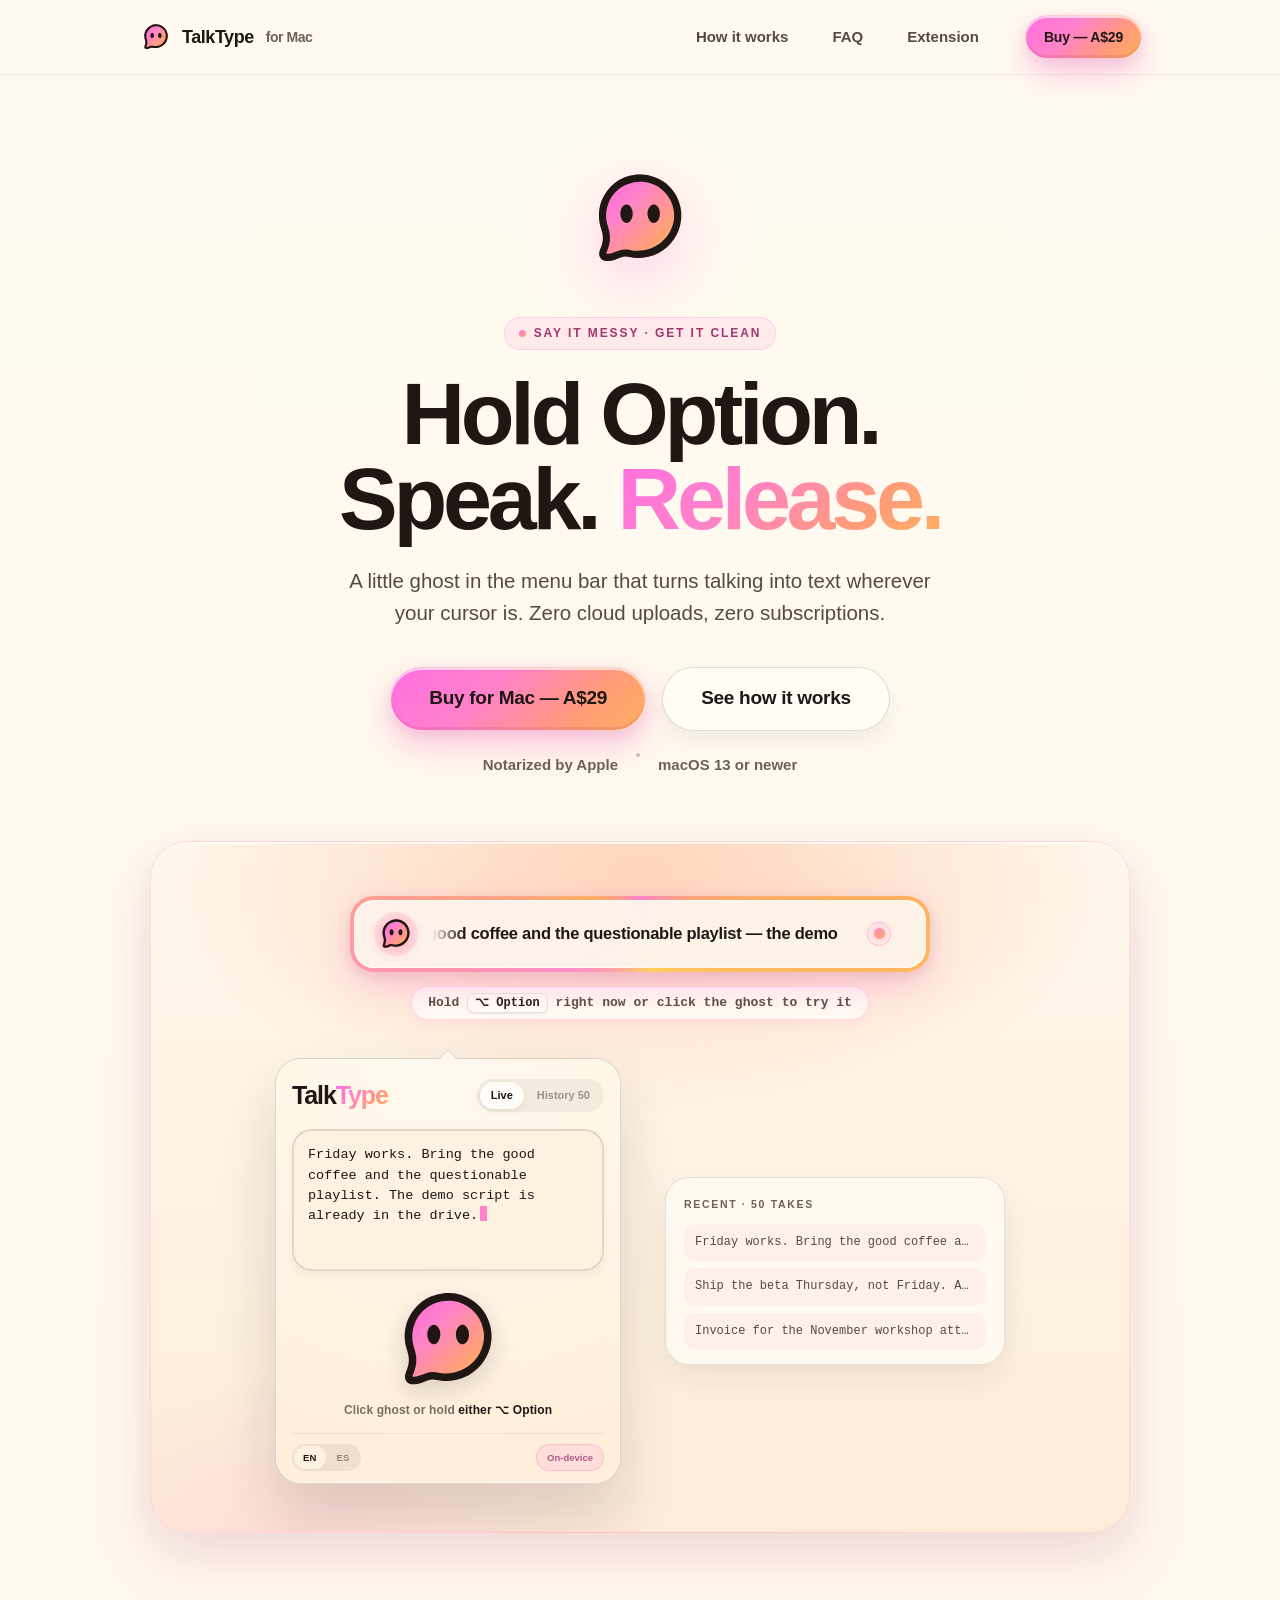
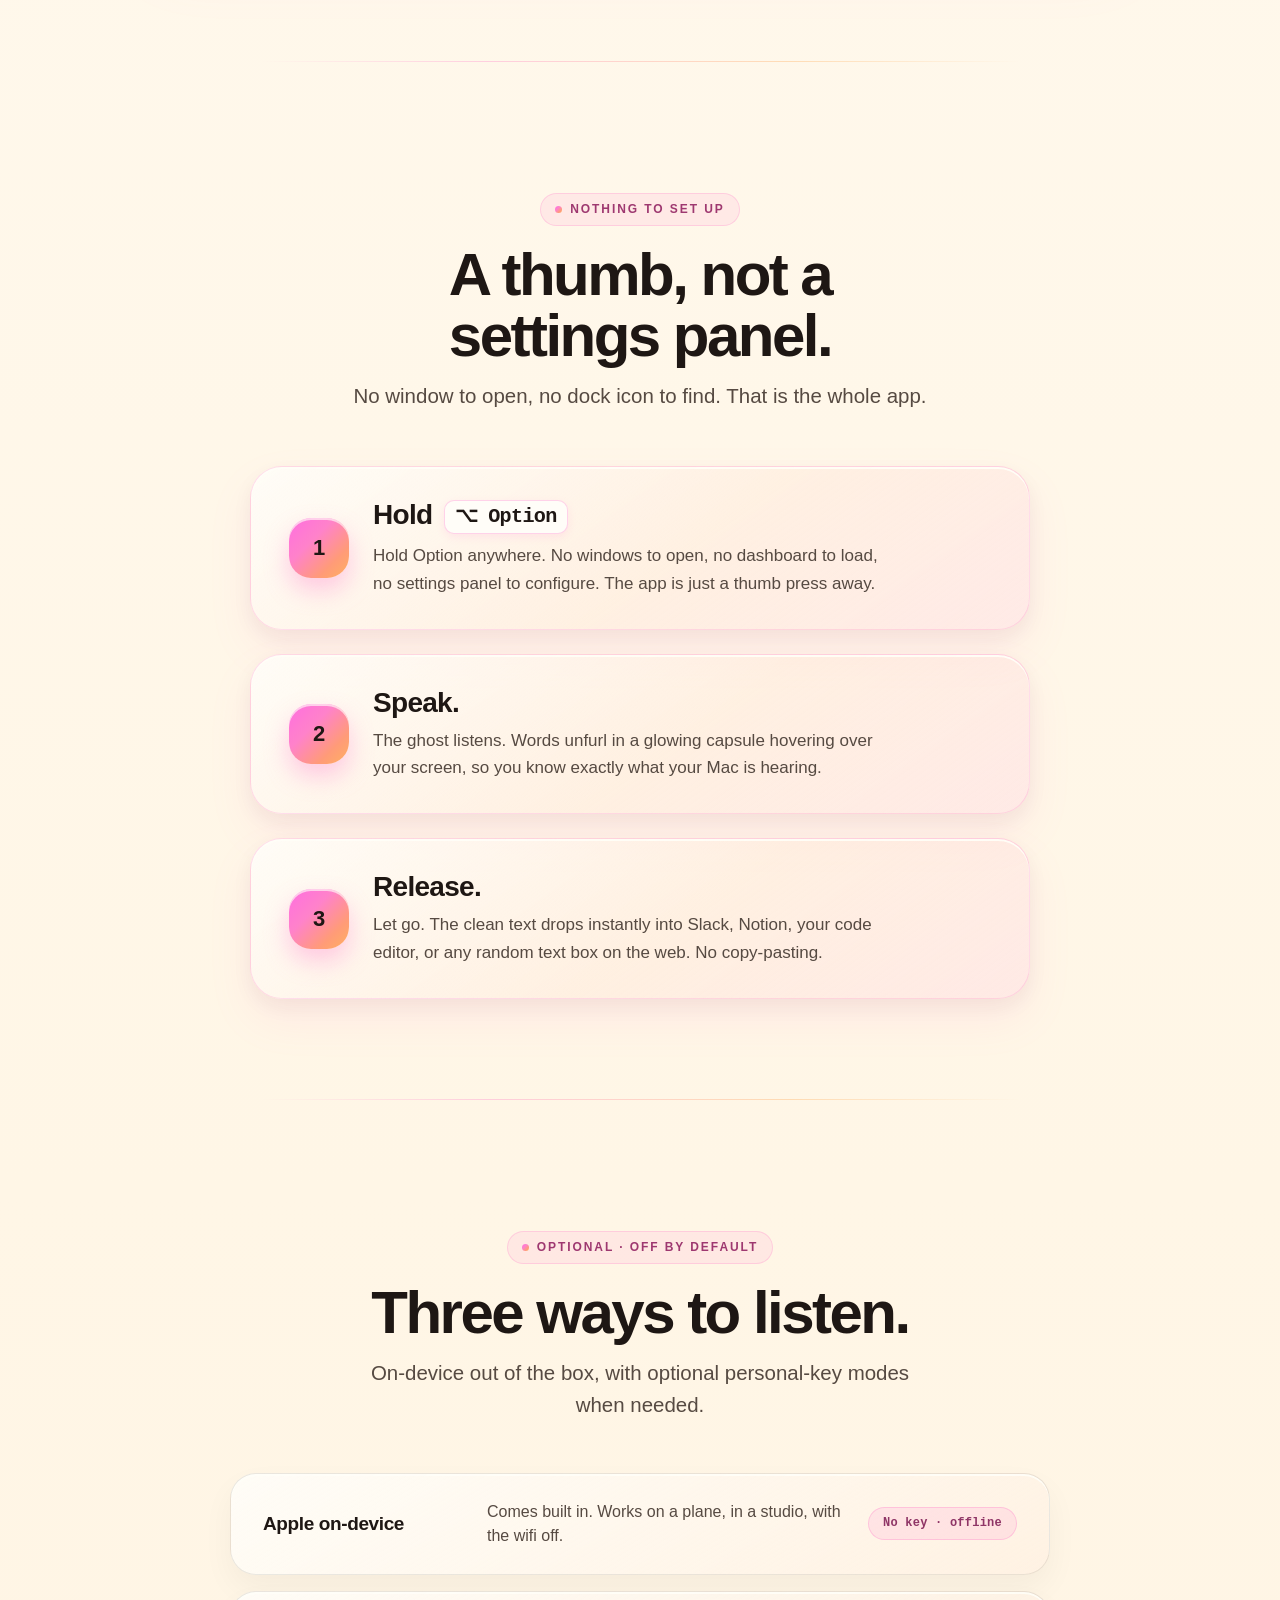
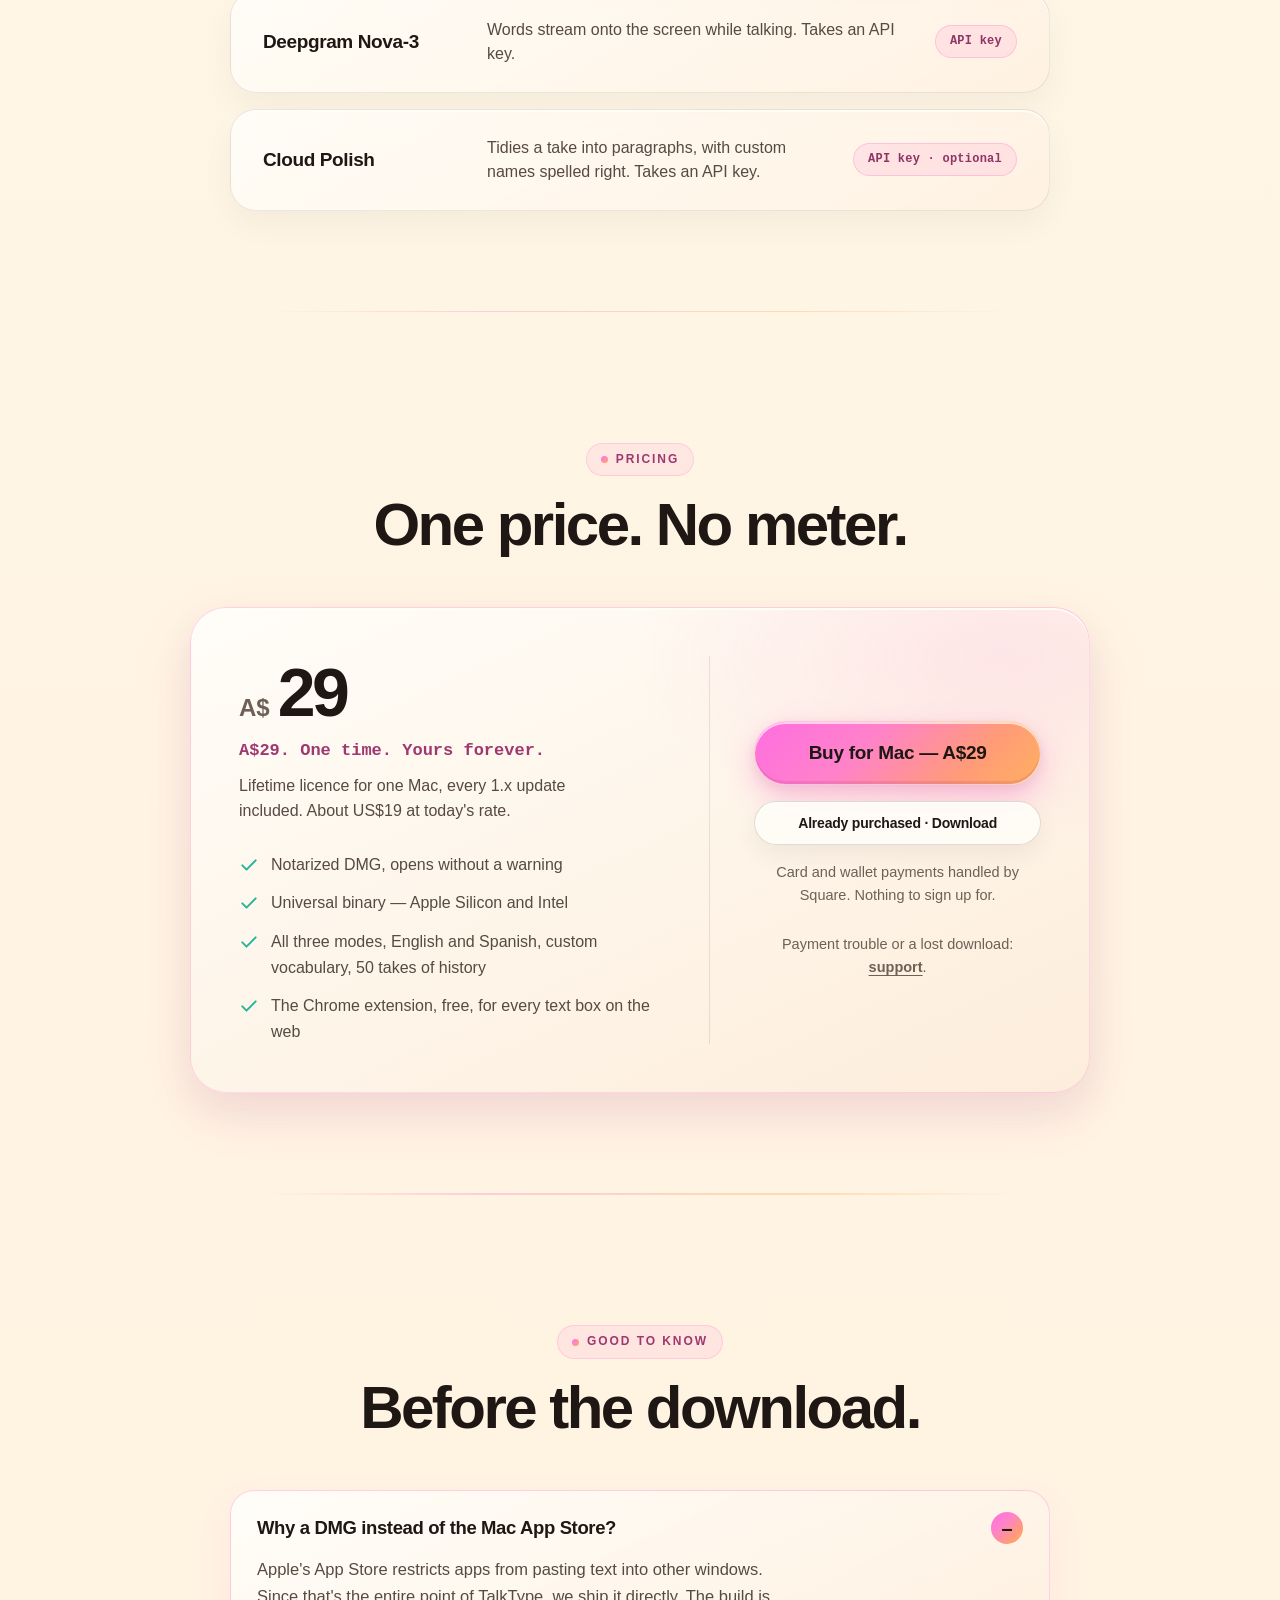
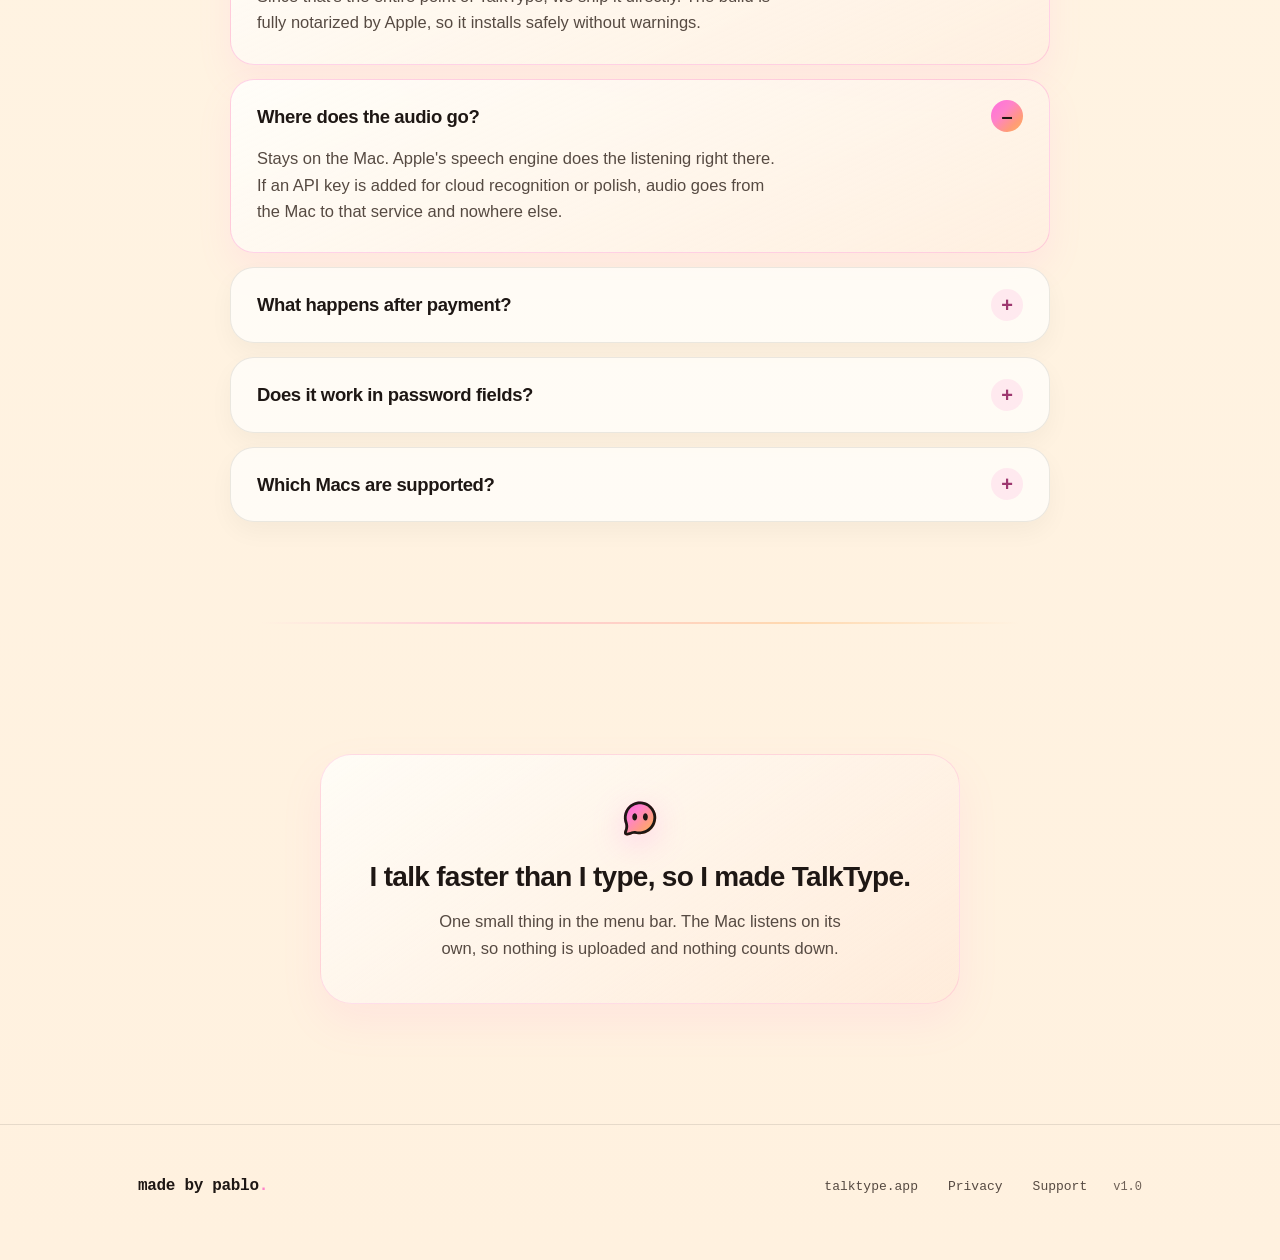
==== commit ef611c7c: "style: 💅 checkpoint warm squishy centered layout with live HUD" ====
--- a/site/index.html
+++ b/site/index.html
@@ -4,7 +4,7 @@
   <meta charset="utf-8">
   <meta name="viewport" content="width=device-width, initial-scale=1">
   <title>TalkType for Mac — Menu-Bar Dictation, Hold Option to Talk</title>
-  <meta name="description" content="Hold Option, speak, release: clean text at the cursor in any Mac app. Apple on-device by default, optional Deepgram or Gemini. A$29 once, no subscription.">
+  <meta name="description" content="Hold Option, speak, release: clean text at the cursor in any Mac app. Apple on-device by default, optional cloud streaming or polish. A$29 once, no subscription.">
   <meta name="theme-color" content="#fff6e6">
   <meta name="color-scheme" content="light">
   <!-- Canonical host: mac.talktype.app (Netlify project talktype-mac). -->
@@ -51,13 +51,13 @@
         "url": "https://mac.talktype.app/",
         "downloadUrl": "https://mac.talktype.app/downloads/TalkType.dmg",
         "image": "https://mac.talktype.app/assets/og-card.png",
-        "description": "A menu-bar dictation utility for macOS that turns speech into clean text at the cursor. Apple's on-device recogniser by default, with optional Deepgram Nova-3 and Gemini engines on a personal key.",
+        "description": "A menu-bar dictation utility for macOS that turns speech into clean text at the cursor. Apple's on-device recogniser by default, with optional Deepgram Nova-3 and Cloud Polish engines on a personal key.",
         "inLanguage": ["en", "es"],
         "featureList": [
           "Hold Option to dictate into any Mac app",
           "Apple on-device recognition, nothing uploaded by default",
           "Optional Deepgram Nova-3 streaming recognition on a personal key",
-          "Optional Gemini prose polish with custom vocabulary",
+          "Optional Cloud Polish with custom vocabulary on a personal key",
           "50 takes of local history and clipboard backup",
           "No account, no telemetry, keys in the macOS Keychain"
         ],
@@ -66,8 +66,7 @@
           "price": "29.00",
           "priceCurrency": "AUD",
           "availability": "https://schema.org/InStock",
-          "url": "https://mac.talktype.app/buy",
-          "priceValidUntil": "2026-12-03"
+          "url": "https://mac.talktype.app/buy"
         },
         "publisher": { "@id": "https://mac.talktype.app/#publisher" },
         "author": { "@id": "https://mac.talktype.app/#author" }
@@ -90,8 +89,8 @@
         "@type": "FAQPage",
         "@id": "https://mac.talktype.app/#faq",
         "mainEntity": [
-          { "@type": "Question", "name": "Why a DMG instead of the Mac App Store?", "acceptedAnswer": { "@type": "Answer", "text": "The store version cannot paste into other apps — Apple only allows that outside the App Store. This build is notarized, so it opens without a warning." } },
-          { "@type": "Question", "name": "Where does the audio go?", "acceptedAnswer": { "@type": "Answer", "text": "Stays on the Mac. Apple's speech engine does the listening right there. If a Deepgram or Gemini key is added, audio goes from the Mac to that service and nowhere else." } },
+          { "@type": "Question", "name": "Why a DMG instead of the Mac App Store?", "acceptedAnswer": { "@type": "Answer", "text": "Apple's App Store restricts apps from pasting text into other windows. Since that's the entire point of TalkType, we ship it directly. The build is fully notarized by Apple, so it installs safely without warnings." } },
+          { "@type": "Question", "name": "Where does the audio go?", "acceptedAnswer": { "@type": "Answer", "text": "Stays on the Mac. Apple's speech engine does the listening right there. If an API key is added for cloud recognition or polish, audio goes from the Mac to that service and nowhere else." } },
           { "@type": "Question", "name": "What happens after payment?", "acceptedAnswer": { "@type": "Answer", "text": "Square sends a receipt, and the next page has the download and the install steps. The same DMG stays at https://mac.talktype.app/downloads/TalkType.dmg, so a lost copy is never a lost purchase." } },
           { "@type": "Question", "name": "Does it work in password fields?", "acceptedAnswer": { "@type": "Answer", "text": "No. macOS blocks anything that types into a password box, and that is the right call. Anywhere a paste works, dictation works." } },
           { "@type": "Question", "name": "Which Macs are supported?", "acceptedAnswer": { "@type": "Answer", "text": "macOS 13 Ventura or newer, Apple Silicon or Intel. The DMG carries one universal binary." } }
@@ -101,7 +100,7 @@
   }
   </script>
 
-  <link rel="stylesheet" href="styles.css">
+  <link rel="stylesheet" href="styles.css?v=5">
 </head>
 <body>
 
@@ -115,8 +114,6 @@
     </a>
     <nav class="nav-links" aria-label="Primary navigation">
       <a href="#how">How it works</a>
-      <a href="#engines">Engines</a>
-      <a href="#pricing">Pricing</a>
       <a href="#faq">FAQ</a>
       <a href="https://talktype.app/extension">Extension</a>
     </nav>
@@ -132,48 +129,77 @@
       <img class="hero-ghost" src="assets/ghost.svg" alt="">
       <div class="kicker" style="margin-top: 22px"><span class="dot" aria-hidden="true"></span> Say it messy · get it clean</div>
       <h1 class="display">Hold Option.<br>Speak. <span class="grad">Release.</span></h1>
-      <p class="lede">A ghost in the menu bar turns talking into text wherever the cursor is, and the Mac does the listening.</p>
+      <p class="lede">A little ghost in the menu bar that turns talking into text wherever your cursor is. Zero cloud uploads, zero subscriptions.</p>
       <div class="hero-actions">
-        <a class="pill pill-hot" href="/buy">Buy for Mac — A$29</a>
-        <a class="pill pill-quiet" href="#how">See how it works</a>
+        <a class="pill pill-hot pill-hero" href="/buy">Buy for Mac — A$29</a>
+        <a class="pill pill-quiet pill-hero" href="#how">See how it works</a>
       </div>
       <div class="trust">
         <span>Notarized by Apple</span><i aria-hidden="true"></i>
         <span>macOS 13 or newer</span>
       </div>
 
-      <!-- product stage -->
-      <div class="stage">
-        <div class="popover" aria-hidden="true">
-          <div class="pop-head">
-            <div class="wordmark">Talk<em>Type</em></div>
-            <div class="tabs"><b>Live</b><i>History&nbsp;50</i></div>
-          </div>
-          <div class="pop-transcript">
-            Friday works. Bring the good coffee and the questionable playlist. The demo script is already in the drive.
-            <span class="caret"></span>
-          </div>
-          <div class="pop-ghost"><img src="assets/ghost.svg" alt=""></div>
-          <div class="pop-status">Click ghost or hold <span class="key">either ⌥ Option</span></div>
-          <div class="pop-foot">
-            <div class="seg"><span class="on">EN</span><span>ES</span></div>
-            <div class="engine-pill">Nova-3</div>
-          </div>
-        </div>
-
-        <div class="hud-wrap">
-          <div class="hud" aria-hidden="true">
-            <img src="assets/ghost.svg" alt="">
-            <div class="bars"><i></i><i></i><i></i><i></i><i></i></div>
-            <div class="text" data-hud-text>and the questionable playlist…</div>
-          </div>
-          <div class="hud-caption">↑ over any app</div>
+      <!-- Live HUD & App Stage — 1:1 port of LiveTranscriptHUDView + Popover from TalkType.swift -->
+      <div class="stage" id="hud-demo-stage">
+        <div class="hud-showcase">
+          <div class="hud-live" id="live-hud" data-phase="listening" role="region" aria-label="Interactive TalkType HUD preview">
+            <button class="hud-ghost-btn" id="hud-trigger" type="button" title="Click or hold ⌥ Option to test">
+              <span class="hud-ghost-halo" aria-hidden="true"></span>
+              <img class="hud-ghost-img" src="assets/ghost.svg" alt="TalkType Ghost">
+            </button>
+
+            <div class="hud-scroll" id="hud-scroll">
+              <div class="hud-track" id="hud-track">
+                <span class="hud-stream-text" data-hud-text>Friday works. Bring the good coffee and the questionable playlist…</span>
+              </div>
+            </div>
+
+            <div class="hud-activity" id="hud-activity" aria-hidden="true">
+              <!-- Listening state: pulsing ring + hot dot -->
+              <div class="hud-ind hud-ind-listening">
+                <span class="hud-pulse-ring"></span>
+                <span class="hud-hot-dot"></span>
+              </div>
+              <!-- Processing state: 5-bar waveform + Thinking -->
+              <div class="hud-ind hud-ind-processing">
+                <div class="hud-wave"><i></i><i></i><i></i><i></i><i></i></div>
+                <span class="hud-ind-label">Tidying…</span>
+              </div>
+              <!-- Ready state: checkmark + Pasted -->
+              <div class="hud-ind hud-ind-ready">
+                <svg viewBox="0 0 24 24" fill="none" stroke="currentColor" stroke-width="2.6" stroke-linecap="round" stroke-linejoin="round"><path d="m4 12.5 5 5L20 6.5"/></svg>
+                <span class="hud-ind-label">Ready</span>
+              </div>
+            </div>
+          </div>
+
+          <div class="hud-controls">
+            <span class="hud-hint" id="hud-hint">Hold <kbd>⌥ Option</kbd> right now or click the ghost to try it</span>
+          </div>
+        </div>
+
+        <div class="stage-cards">
+          <div class="popover" aria-hidden="true">
+            <div class="pop-head">
+              <div class="wordmark">Talk<em>Type</em></div>
+              <div class="tabs"><b>Live</b><i>History&nbsp;50</i></div>
+            </div>
+            <div class="pop-transcript">
+              <span data-pop-text>Friday works. Bring the good coffee and the questionable playlist. The demo script is already in the drive.</span><span class="caret"></span>
+            </div>
+            <div class="pop-ghost"><img src="assets/ghost.svg" alt=""></div>
+            <div class="pop-status">Click ghost or hold <span class="key">either ⌥ Option</span></div>
+            <div class="pop-foot">
+              <div class="seg"><span class="on">EN</span><span>ES</span></div>
+              <div class="engine-pill">On-device</div>
+            </div>
+          </div>
 
           <div class="mini-history" aria-hidden="true">
             <div class="mh-head">Recent · 50 takes</div>
-            <div class="mh-row">Friday works. Bring the good coffee…</div>
-            <div class="mh-row">Ship the beta Thursday, not Friday</div>
-            <div class="mh-row">Invoice for the November workshop</div>
+            <div class="mh-row" data-mh-0>Friday works. Bring the good coffee and the questionable playlist.</div>
+            <div class="mh-row" data-mh-1>Ship the beta Thursday, not Friday. All notarization checks passed.</div>
+            <div class="mh-row" data-mh-2>Invoice for the November workshop attached.</div>
           </div>
         </div>
       </div>
@@ -183,38 +209,45 @@
   <!-- ───────────────────────────── how ───────────────────────────── -->
   <section class="section" id="how">
     <div class="wrap">
-      <div style="max-width: 620px">
+      <div class="section-head">
         <div class="kicker"><span class="dot" aria-hidden="true"></span> Nothing to set up</div>
-        <h2 class="section-title" style="margin-top: 16px">A thumb, not a settings panel.</h2>
+        <h2 class="section-title">A thumb, not a settings panel.</h2>
         <p class="lede">No window to open, no dock icon to find. That is the whole app.</p>
       </div>
 
-      <div class="steps">
-        <div class="step">
-          <span class="n">1</span>
-          <h3>Hold <kbd>⌥</kbd></h3>
-          <p>Either ⌥ Option key, in any app. A quick tap goes hands-free.</p>
-        </div>
-        <div class="step">
-          <span class="n">2</span>
-          <h3>Say the thing</h3>
-          <p>A small capsule floats over the window and follows along. Take as long as the thought takes.</p>
-        </div>
-        <div class="step">
-          <span class="n">3</span>
-          <h3>Release</h3>
-          <p>Clean text lands at the cursor. Slack, Mail, Notes, Terminal, anywhere with a text box.</p>
-        </div>
-      </div>
+      <ol class="steps">
+        <li class="step">
+          <span class="n" aria-hidden="true">1</span>
+          <div class="step-body">
+            <h3>Hold <kbd>⌥ Option</kbd></h3>
+            <p>Hold Option anywhere. No windows to open, no dashboard to load, no settings panel to configure. The app is just a thumb press away.</p>
+          </div>
+        </li>
+        <li class="step">
+          <span class="n" aria-hidden="true">2</span>
+          <div class="step-body">
+            <h3>Speak.</h3>
+            <p>The ghost listens. Words unfurl in a glowing capsule hovering over your screen, so you know exactly what your Mac is hearing.</p>
+          </div>
+        </li>
+        <li class="step">
+          <span class="n" aria-hidden="true">3</span>
+          <div class="step-body">
+            <h3>Release.</h3>
+            <p>Let go. The clean text drops instantly into Slack, Notion, your code editor, or any random text box on the web. No copy-pasting.</p>
+          </div>
+        </li>
+      </ol>
     </div>
   </section>
 
   <!-- ───────────────────────────── engines ───────────────────────────── -->
   <section class="section" id="engines">
     <div class="wrap">
-      <div style="max-width: 640px">
+      <div class="section-head">
         <div class="kicker"><span class="dot" aria-hidden="true"></span> Optional · off by default</div>
-        <h2 class="section-title" style="margin-top: 16px">Three ways to listen.</h2>
+        <h2 class="section-title">Three ways to listen.</h2>
+        <p class="lede">On-device out of the box, with optional personal-key modes when needed.</p>
       </div>
 
       <div class="engines">
@@ -225,13 +258,13 @@
         </div>
         <div class="engine-row">
           <h3>Deepgram Nova-3</h3>
-          <p>Words show up while talking.</p>
-          <span class="badge">Own key</span>
+          <p>Words stream onto the screen while talking. Takes an API key.</p>
+          <span class="badge">API key</span>
         </div>
         <div class="engine-row">
-          <h3>Gemini polish</h3>
-          <p>Tidies a take into paragraphs, with names spelled right.</p>
-          <span class="badge">Optional</span>
+          <h3>Cloud Polish</h3>
+          <p>Tidies a take into paragraphs, with custom names spelled right. Takes an API key.</p>
+          <span class="badge">API key · optional</span>
         </div>
       </div>
     </div>
@@ -240,27 +273,28 @@
   <!-- ───────────────────────────── pricing ───────────────────────────── -->
   <section class="section" id="pricing">
     <div class="wrap">
-      <div style="max-width: 640px">
+      <div class="section-head">
         <div class="kicker"><span class="dot" aria-hidden="true"></span> Pricing</div>
-        <h2 class="section-title" style="margin-top: 16px">One price. No meter.</h2>
+        <h2 class="section-title">One price. No meter.</h2>
       </div>
 
       <div class="pricing-card">
         <div>
-          <div class="price"><span class="cur">A$</span><span class="amount">29</span><s class="was"><span class="sr-only">Regular price </span>A$39</s><span class="launch-pill">Launch month</span></div>
-          <p class="price-note">A$39 from 4 December. Lifetime licence for one Mac, every 1.x update included. About US$19 at today&#39;s rate.</p>
+          <div class="price"><span class="cur">A$</span><span class="amount">29</span></div>
+          <p class="price-statement">A$29. One time. Yours forever.</p>
+          <p class="price-note">Lifetime licence for one Mac, every 1.x update included. About US$19 at today&#39;s rate.</p>
           <ul class="includes">
-            <li><svg viewBox="0 0 24 24" fill="none" stroke="currentColor" stroke-width="2.2" stroke-linecap="round" stroke-linejoin="round" aria-hidden="true" focusable="false"><path d="m4 12.5 5 5L20 6.5"/></svg> Notarized DMG, opens without a warning</li>
-            <li><svg viewBox="0 0 24 24" fill="none" stroke="currentColor" stroke-width="2.2" stroke-linecap="round" stroke-linejoin="round" aria-hidden="true" focusable="false"><path d="m4 12.5 5 5L20 6.5"/></svg> Universal binary — Apple Silicon and Intel</li>
-            <li><svg viewBox="0 0 24 24" fill="none" stroke="currentColor" stroke-width="2.2" stroke-linecap="round" stroke-linejoin="round" aria-hidden="true" focusable="false"><path d="m4 12.5 5 5L20 6.5"/></svg> All three engines, English and Spanish, custom vocabulary, 50 takes of history</li>
-            <li><svg viewBox="0 0 24 24" fill="none" stroke="currentColor" stroke-width="2.2" stroke-linecap="round" stroke-linejoin="round" aria-hidden="true" focusable="false"><path d="m4 12.5 5 5L20 6.5"/></svg> The Chrome extension, free, for every text box on the web</li>
+            <li><svg viewBox="0 0 24 24" fill="none" stroke="currentColor" stroke-width="2.4" stroke-linecap="round" stroke-linejoin="round" aria-hidden="true" focusable="false"><path d="m4 12.5 5 5L20 6.5"/></svg> Notarized DMG, opens without a warning</li>
+            <li><svg viewBox="0 0 24 24" fill="none" stroke="currentColor" stroke-width="2.4" stroke-linecap="round" stroke-linejoin="round" aria-hidden="true" focusable="false"><path d="m4 12.5 5 5L20 6.5"/></svg> Universal binary — Apple Silicon and Intel</li>
+            <li><svg viewBox="0 0 24 24" fill="none" stroke="currentColor" stroke-width="2.4" stroke-linecap="round" stroke-linejoin="round" aria-hidden="true" focusable="false"><path d="m4 12.5 5 5L20 6.5"/></svg> All three modes, English and Spanish, custom vocabulary, 50 takes of history</li>
+            <li><svg viewBox="0 0 24 24" fill="none" stroke="currentColor" stroke-width="2.4" stroke-linecap="round" stroke-linejoin="round" aria-hidden="true" focusable="false"><path d="m4 12.5 5 5L20 6.5"/></svg> The Chrome extension, free, for every text box on the web</li>
           </ul>
         </div>
         <div class="buy-side">
-          <a class="pill pill-hot" href="/buy">Buy for Mac — A$29</a>
+          <a class="pill pill-hot pill-hero" href="/buy">Buy for Mac — A$29</a>
           <a class="pill pill-quiet pill-sm" href="https://mac.talktype.app/downloads/TalkType.dmg">Already purchased · Download</a>
           <p class="small">Card and wallet payments handled by Square. Nothing to sign up for.</p>
-          <p class="small" style="margin-top: 10px">Payment trouble or a lost download: <a href="/support">support</a>.</p>
+          <p class="small" style="margin-top: 10px">Payment trouble or a lost download: <a href="/support" class="inline-link">support</a>.</p>
         </div>
       </div>
     </div>
@@ -269,18 +303,19 @@
   <!-- ───────────────────────────── faq ───────────────────────────── -->
   <section class="section" id="faq">
     <div class="wrap">
-      <div style="max-width: 640px">
-        <h2 class="section-title" style="margin-top: 16px">Before the download.</h2>
+      <div class="section-head">
+        <div class="kicker"><span class="dot" aria-hidden="true"></span> Good to know</div>
+        <h2 class="section-title">Before the download.</h2>
       </div>
 
       <div class="faq">
-        <details>
+        <details open>
           <summary>Why a DMG instead of the Mac App Store?</summary>
-          <p>The store version cannot paste into other apps — Apple only allows that outside the App Store. This build is notarized, so it opens without a warning.</p>
+          <p>Apple's App Store restricts apps from pasting text into other windows. Since that's the entire point of TalkType, we ship it directly. The build is fully notarized by Apple, so it installs safely without warnings.</p>
         </details>
         <details open>
           <summary>Where does the audio go?</summary>
-          <p>Stays on the Mac. Apple's speech engine does the listening right there. If a Deepgram or Gemini key is added, audio goes from the Mac to that service and nowhere else.</p>
+          <p>Stays on the Mac. Apple's speech engine does the listening right there. If an API key is added for cloud recognition or polish, audio goes from the Mac to that service and nowhere else.</p>
         </details>
         <details>
           <summary>What happens after payment?</summary>
@@ -301,9 +336,10 @@
   <!-- ───────────────────────────── who made it ───────────────────────────── -->
   <section class="section">
     <div class="wrap">
-      <div style="max-width: 560px">
+      <div class="maker-note">
+        <img src="assets/ghost.svg" alt="" width="44" height="44">
         <p class="lede">I talk faster than I type, so I made TalkType.</p>
-        <p>One small thing in the menu bar. The Mac listens on its own, so nothing is uploaded and nothing counts down.</p>
+        <p class="maker-sub">One small thing in the menu bar. The Mac listens on its own, so nothing is uploaded and nothing counts down.</p>
       </div>
     </div>
   </section>
@@ -312,20 +348,16 @@
 
 <footer class="footer">
   <div class="wrap footer-inner">
-    <a class="brand" href="/" style="font-size: 15px">
-      <img src="assets/ghost.svg" alt="" style="width: 24px; height: 24px">
-      TalkType
-    </a>
+    <a class="made" href="https://madebypablo.app">made by pablo<span class="made-dot">.</span></a>
     <nav class="footer-links" aria-label="Footer navigation">
       <a href="https://talktype.app">talktype.app</a>
-      <a href="https://talktype.app/extension">Chrome extension</a>
       <a href="/privacy">Privacy</a>
       <a href="/support">Support</a>
+      <span class="version-stamp" id="version">v1.0</span>
     </nav>
-    <a class="made" href="https://madebypablo.app">Made by Pablo · Melbourne · <span id="version">v1.0</span></a>
   </div>
 </footer>
 
-<script src="app.js"></script>
+<script src="app.js?v=4"></script>
 </body>
 </html>
--- a/site/styles.css
+++ b/site/styles.css
@@ -1,9 +1,15 @@
-/* TalkType for Mac — the site's whole look lives here.
-   Same palette as the app and the extension: cream paper, warm ink, one peach. */
+/* TalkType for Mac — Squishy, Tactile, Warm Glassmorphism.
+   Cream paper, soft peach-pink cushion containers, candy CTA pills,
+   massive typography contrast, and the live LiveTranscriptHUDView capsule. */
+
+@property --hud-angle {
+  syntax: '<angle>';
+  initial-value: 0deg;
+  inherits: false;
+}
 
 :root {
   --cream: #fff6e6;
-  --cream-deep: #fdeeda;
   --card: #fbf1e4;
   --card-warm: #fdf2e0;
   --paper: #fffdf8;
@@ -11,45 +17,49 @@
   --ink: #1e1714;
   --ink-soft: #564a42;
   --ink-mute: #6e6056;
-  --line: rgba(30, 23, 20, 0.12);
+  --line: rgba(30, 23, 20, 0.11);
   --line-soft: rgba(30, 23, 20, 0.07);
   --pink: #ff82ca;
-  --peach: #ffb060;
-  --sun: #ffcf40;
+  --tangerine: #ffb060;
+  --butter: #ffd159;
   --mint: #2bb59a;
   --focus: #c94b8c;
   --grad: linear-gradient(120deg, #ff60e0 0%, #ff82ca 34%, #ff9a85 64%, #ffb060 86%, #ffcf40 100%);
-  /* Same hues, dropped in lightness — the pastel gradient only clears 1.4:1 as text. */
-  --grad-ink: linear-gradient(120deg, #a8256f 0%, #b03a72 34%, #a04a35 64%, #8a5320 86%, #7a5600 100%);
+  --candy: linear-gradient(135deg, #ff6ee0 0%, #ff82ca 38%, #ff9b78 74%, #ffb060 100%);
+  --candy-hover: linear-gradient(135deg, #ff5cd8 0%, #ff74c2 38%, #ff8f66 74%, #ffa44c 100%);
   --hot: linear-gradient(135deg, #ff82ca 0%, #ffb060 100%);
   --hot-deep: linear-gradient(135deg, #f76cbb 0%, #f79f4c 100%);
-  --shadow-soft: 0 18px 44px rgba(30, 23, 20, 0.08);
-  --shadow-lift: 0 24px 60px rgba(30, 23, 20, 0.12);
-  --radius: 22px;
-  --sans: -apple-system, BlinkMacSystemFont, "SF Pro Text", "Segoe UI", Roboto, Helvetica, Arial, sans-serif;
+  --shadow-soft: 0 22px 52px rgba(30, 23, 20, 0.08);
+  --radius: 30px;
+  --sans: -apple-system, BlinkMacSystemFont, "SF Pro Rounded", "SF Pro Text", "Segoe UI", Roboto, Helvetica, Arial, sans-serif;
   --mono: ui-monospace, SFMono-Regular, "SF Mono", Menlo, Consolas, monospace;
   --spring: cubic-bezier(0.34, 1.56, 0.64, 1);
 }
 
 * { box-sizing: border-box; }
 
-html { background: var(--cream); scroll-behavior: smooth; }
+html {
+  background: var(--cream);
+  scroll-behavior: smooth;
+  -webkit-text-size-adjust: 100%;
+}
 
 body {
   margin: 0;
   color: var(--ink);
   font-family: var(--sans);
-  font-size: 17px;
+  font-size: 18px;
   line-height: 1.6;
   -webkit-font-smoothing: antialiased;
   background:
-    radial-gradient(1100px 620px at 50% -12%, rgba(255, 214, 186, 0.55), transparent 70%),
-    linear-gradient(180deg, #fffaf1 0%, #fff6e6 46%, #fff2e3 100%);
+    radial-gradient(1200px 680px at 50% -10%, rgba(255, 198, 172, 0.58), transparent 70%),
+    linear-gradient(180deg, #fffaf1 0%, #fff6e6 46%, #fff1df 100%);
   background-repeat: no-repeat;
 }
 
 a { color: inherit; text-decoration: none; }
 p { margin: 0; }
+a, button, summary { -webkit-tap-highlight-color: rgba(255, 130, 202, 0.18); }
 
 a:focus-visible,
 button:focus-visible,
@@ -75,316 +85,968 @@
   font-size: 14px;
   font-weight: 700;
 }
-.skip-link:focus-visible {
-  left: 16px;
-}
-
-.wrap { width: 100%; max-width: 1120px; margin: 0 auto; padding: 0 28px; }
+.skip-link:focus-visible { left: 16px; }
+
+.wrap { width: 100%; max-width: 1060px; margin: 0 auto; padding: 0 28px; }
 .narrow { max-width: 760px; }
 
 /* ---------------------------------------------------------------- nav */
 
 .topbar {
-  position: sticky; top: 0; z-index: 50;
+  position: sticky;
+  top: 0;
+  z-index: 50;
   background: rgba(255, 250, 241, 0.84);
   backdrop-filter: saturate(1.2) blur(18px);
   -webkit-backdrop-filter: saturate(1.2) blur(18px);
   border-bottom: 1px solid var(--line-soft);
 }
 .topbar-inner {
-  display: flex; align-items: center; gap: 16px;
-  min-height: 68px;
+  display: flex;
+  align-items: center;
+  gap: 20px;
+  min-height: 74px;
 }
 .brand {
-  display: inline-flex; align-items: center; gap: 10px;
-  min-height: 44px; padding: 4px 2px;
-  font-weight: 700; letter-spacing: -0.02em; font-size: 17px;
-}
-.brand img { width: 30px; height: 30px; flex: 0 0 auto; }
-.brand span.tag { font-weight: 500; color: var(--ink-mute); font-size: 14px; margin-left: 2px; }
-
-.nav-links { display: flex; gap: 6px; margin-left: auto; font-size: 14.5px; color: var(--ink-soft); }
+  display: inline-flex;
+  align-items: center;
+  gap: 10px;
+  min-height: 44px;
+  padding: 4px 2px;
+  font-weight: 800;
+  letter-spacing: -0.025em;
+  font-size: 18px;
+}
+.brand img { width: 32px; height: 32px; flex: 0 0 auto; }
+.brand span.tag {
+  font-weight: 600;
+  color: var(--ink-mute);
+  font-size: 14px;
+  margin-left: 2px;
+}
+
+.nav-links {
+  display: flex;
+  gap: 12px;
+  margin-left: auto;
+  font-size: 15px;
+  font-weight: 600;
+  color: var(--ink-soft);
+}
 .nav-links a {
-  display: inline-flex; align-items: center;
-  min-height: 44px; padding: 0 12px; border-radius: 999px;
+  display: inline-flex;
+  align-items: center;
+  min-height: 44px;
+  padding: 0 16px;
+  border-radius: 999px;
   transition: color 0.15s, background 0.15s;
 }
-.nav-links a:hover { color: var(--ink); background: rgba(30, 23, 20, 0.04); }
+.nav-links a:hover {
+  color: var(--ink);
+  background: rgba(255, 130, 202, 0.12);
+}
 
 .topbar-actions {
-  display: inline-flex; align-items: center; gap: 8px; margin-left: auto;
+  display: inline-flex;
+  align-items: center;
+  gap: 8px;
+  margin-left: auto;
 }
 .nav-links + .topbar-actions,
-.nav-links + .pill { margin-left: 4px; }
+.nav-links + .pill { margin-left: 10px; }
+
+/* ---------------------------------------------------------------- candy buttons */
 
 .pill {
-  display: inline-flex; align-items: center; justify-content: center; gap: 8px;
-  min-height: 46px; height: 46px; min-width: 44px; padding: 0 22px; border-radius: 999px;
-  font-size: 15px; font-weight: 700; letter-spacing: -0.01em;
-  transition: transform 0.25s var(--spring), box-shadow 0.2s, background 0.15s, border-color 0.15s;
+  display: inline-flex;
+  align-items: center;
+  justify-content: center;
+  gap: 10px;
+  min-height: 52px;
+  height: 52px;
+  min-width: 44px;
+  padding: 0 26px;
+  border-radius: 999px;
+  font-size: 16px;
+  font-weight: 800;
+  letter-spacing: -0.015em;
+  transition: transform 0.28s var(--spring), box-shadow 0.22s ease, background 0.18s ease, border-color 0.18s ease;
   white-space: nowrap;
 }
 .pill-hot {
-  color: var(--ink); background: var(--hot);
-  box-shadow: 0 10px 24px rgba(255, 130, 202, 0.28);
-  border: 1px solid rgba(255, 130, 202, 0.2);
-}
-.pill-hot:hover { background: var(--hot-deep); transform: translateY(-2px); box-shadow: 0 16px 32px rgba(255, 130, 202, 0.32); }
-.pill-hot:active { transform: translateY(1px) scale(0.98); }
+  color: var(--ink);
+  background: var(--candy);
+  border: 1.5px solid rgba(255, 254, 247, 0.55);
+  box-shadow:
+    0 14px 32px rgba(255, 110, 200, 0.38),
+    0 4px 12px rgba(30, 23, 20, 0.08),
+    0 2px 0 rgba(255, 254, 247, 0.65) inset,
+    0 -3px 0 rgba(180, 50, 110, 0.16) inset;
+}
+.pill-hot:hover {
+  background: var(--candy-hover);
+  transform: translateY(-4px) scale(1.04);
+  box-shadow:
+    0 22px 46px rgba(255, 110, 200, 0.52),
+    0 8px 18px rgba(30, 23, 20, 0.10),
+    0 2px 0 rgba(255, 254, 247, 0.78) inset,
+    0 -3px 0 rgba(180, 50, 110, 0.2) inset;
+}
+.pill-hot:active {
+  transform: translateY(2px) scale(0.96);
+  box-shadow:
+    0 6px 16px rgba(255, 110, 200, 0.32),
+    0 1px 0 rgba(255, 254, 247, 0.45) inset;
+}
 .pill-quiet {
-  color: var(--ink); background: var(--card); border: 1px solid rgba(30, 23, 20, 0.14);
-  box-shadow: 0 4px 14px rgba(30, 23, 20, 0.05);
-}
-.pill-quiet:hover { transform: translateY(-2px); border-color: rgba(30, 23, 20, 0.22); box-shadow: 0 10px 22px rgba(30, 23, 20, 0.08); }
-.pill-sm { min-height: 44px; height: 44px; padding: 0 16px; font-size: 13.5px; }
-
-/* ---------------------------------------------------------------- type */
+  color: var(--ink);
+  background: rgba(255, 253, 248, 0.88);
+  border: 1.5px solid rgba(30, 23, 20, 0.14);
+  box-shadow:
+    0 10px 24px rgba(30, 23, 20, 0.06),
+    0 2px 0 rgba(255, 254, 247, 0.85) inset;
+}
+.pill-quiet:hover {
+  background: var(--paper);
+  transform: translateY(-3px) scale(1.025);
+  border-color: rgba(255, 130, 202, 0.45);
+  box-shadow:
+    0 16px 32px rgba(255, 130, 202, 0.16),
+    0 6px 14px rgba(30, 23, 20, 0.06);
+}
+.pill-quiet:active {
+  transform: translateY(1px) scale(0.97);
+}
+.pill-hero {
+  min-height: 64px;
+  height: 64px;
+  padding: 0 38px;
+  font-size: 19px;
+}
+.pill-sm {
+  min-height: 44px;
+  height: 44px;
+  padding: 0 18px;
+  font-size: 14px;
+}
+
+/* ---------------------------------------------------------------- type & section headers */
 
 .kicker {
-  display: inline-flex; align-items: center; gap: 8px;
-  font-size: 11.5px; font-weight: 700; letter-spacing: 0.18em; text-transform: uppercase;
+  display: inline-flex;
+  align-items: center;
+  gap: 8px;
+  padding: 6px 14px;
+  border-radius: 999px;
+  background: rgba(255, 130, 202, 0.12);
+  border: 1px solid rgba(255, 130, 202, 0.28);
+  font-size: 12px;
+  font-weight: 800;
+  letter-spacing: 0.16em;
+  text-transform: uppercase;
+  color: #9e3870;
+}
+.kicker .dot {
+  width: 7px;
+  height: 7px;
+  border-radius: 50%;
+  background: var(--candy);
+}
+
+h1.display {
+  margin: 22px 0 0;
+  font-size: clamp(48px, 7.8vw, 88px);
+  line-height: 0.96;
+  letter-spacing: -0.048em;
+  font-weight: 800;
+  text-wrap: balance;
+}
+h1.display .grad {
+  background: var(--candy);
+  -webkit-background-clip: text;
+  background-clip: text;
+  -webkit-text-fill-color: transparent;
+  color: transparent;
+}
+
+.section-head {
+  text-align: center;
+  max-width: 680px;
+  margin: 0 auto;
+}
+h2.section-title {
+  margin: 18px 0 14px;
+  font-size: clamp(38px, 5.4vw, 60px);
+  line-height: 1.02;
+  letter-spacing: -0.042em;
+  font-weight: 800;
+  text-wrap: balance;
+}
+.lede {
+  color: var(--ink-soft);
+  font-size: clamp(18px, 1.6vw, 21px);
+  line-height: 1.55;
+  max-width: 52ch;
+  margin-left: auto;
+  margin-right: auto;
+}
+.small { color: var(--ink-mute); font-size: 14.5px; }
+.inline-link { text-decoration: underline; text-underline-offset: 3px; font-weight: 700; }
+
+/* ---------------------------------------------------------------- hero */
+
+.hero { padding: 88px 0 28px; text-align: center; }
+.hero .lede { margin-top: 24px; }
+.hero-ghost {
+  display: block;
+  margin: 0 auto 20px;
+  width: 112px;
+  height: 112px;
+  filter: drop-shadow(0 20px 32px rgba(255, 96, 224, 0.28));
+  animation: hover 6s ease-in-out infinite;
+}
+@keyframes hover {
+  0%, 100% { transform: translateY(0) rotate(-1.5deg); }
+  50% { transform: translateY(-10px) rotate(1.5deg); }
+}
+
+.hero-actions {
+  display: flex;
+  flex-wrap: wrap;
+  gap: 16px;
+  justify-content: center;
+  margin-top: 38px;
+}
+.trust {
+  margin-top: 22px;
+  font-size: 15px;
+  font-weight: 600;
   color: var(--ink-mute);
-}
-.kicker .dot { width: 6px; height: 6px; border-radius: 50%; background: var(--grad); }
-
-h1.display {
-  margin: 18px 0 0;
-  font-size: clamp(42px, 7.2vw, 82px);
-  line-height: 0.98;
-  letter-spacing: -0.045em;
-  font-weight: 800;
-}
-h1.display .grad {
-  background: var(--grad-ink);
-  -webkit-background-clip: text; background-clip: text;
-  -webkit-text-fill-color: transparent; color: transparent;
-}
-h2.section-title {
-  margin: 0 0 14px;
-  font-size: clamp(28px, 4vw, 42px);
-  line-height: 1.06;
-  letter-spacing: -0.035em;
-  font-weight: 800;
-}
-.lede { color: var(--ink-soft); font-size: clamp(16px, 1.5vw, 19px); line-height: 1.6; }
-.small { font-size: 13.5px; color: var(--ink-mute); }
-
-/* ---------------------------------------------------------------- hero */
-
-.hero { padding: 84px 0 24px; text-align: center; }
-.hero .lede { max-width: 600px; margin: 22px auto 0; }
-.hero-ghost {
-  width: 104px; height: 104px;
-  filter: drop-shadow(0 18px 30px rgba(255, 96, 224, 0.24));
-  animation: hover 6s ease-in-out infinite;
-}
-@keyframes hover { 0%, 100% { transform: translateY(0) rotate(-1.2deg); } 50% { transform: translateY(-10px) rotate(1.2deg); } }
-
-.hero-actions { display: flex; flex-wrap: wrap; gap: 12px; justify-content: center; margin-top: 32px; }
-.trust {
-  margin-top: 18px; font-size: 13.5px; color: var(--ink-mute);
-  display: flex; flex-wrap: wrap; gap: 8px 18px; justify-content: center;
+  display: flex;
+  flex-wrap: wrap;
+  gap: 8px 18px;
+  justify-content: center;
 }
 .trust span { display: inline-flex; align-items: center; gap: 7px; }
-.trust i { width: 4px; height: 4px; border-radius: 50%; background: rgba(30, 23, 20, 0.22); font-style: normal; }
-
-/* ---------------------------------------------------------------- stage */
+.trust i { width: 4px; height: 4px; border-radius: 50%; background: rgba(30, 23, 20, 0.25); font-style: normal; }
+
+/* ---------------------------------------------------------------- stage & LiveTranscriptHUDView */
 
 .stage {
   position: relative;
   margin: 64px auto 0;
   max-width: 980px;
-  border-radius: 34px;
-  padding: 58px 40px 46px;
+  border-radius: 38px;
+  padding: 54px 42px 48px;
   background:
-    radial-gradient(620px 300px at 50% 6%, rgba(255, 198, 162, 0.55), transparent 72%),
-    linear-gradient(180deg, #fff8ec 0%, #fdeedb 100%);
+    radial-gradient(680px 340px at 50% 4%, rgba(255, 190, 156, 0.62), transparent 72%),
+    linear-gradient(180deg, #fff8ed 0%, #fdecd8 100%);
+  border: 1.5px solid rgba(255, 130, 202, 0.24);
+  box-shadow:
+    0 28px 64px rgba(255, 130, 202, 0.14),
+    0 18px 44px rgba(30, 23, 20, 0.08),
+    0 2px 0 rgba(255, 254, 248, 0.85) inset;
+  display: flex;
+  flex-direction: column;
+  align-items: center;
+  gap: 38px;
+  overflow: hidden;
+}
+.stage::after {
+  content: '';
+  position: absolute;
+  inset: 0;
+  pointer-events: none;
+  background: radial-gradient(480px 240px at 18% 100%, rgba(255, 130, 202, 0.15), transparent 70%);
+}
+
+/* 1:1 port of LiveTranscriptHUDView from TalkType.swift (580 × 76, 4.5px glowing border) */
+.hud-showcase {
+  position: relative;
+  z-index: 2;
+  width: 100%;
+  display: flex;
+  flex-direction: column;
+  align-items: center;
+  gap: 14px;
+}
+
+@keyframes hudBorderSpin {
+  to { --hud-angle: 360deg; }
+}
+
+.hud-live {
+  position: relative;
+  width: 100%;
+  max-width: 580px;
+  min-height: 76px;
+  padding: 12px 20px;
+  border-radius: 24px;
+  display: flex;
+  align-items: center;
+  gap: 14px;
+  background:
+    linear-gradient(rgba(253, 246, 238, 0.95), rgba(253, 246, 238, 0.95)) padding-box,
+    conic-gradient(
+      from var(--hud-angle),
+      #ff82ca 0%,
+      #ffb060 22%,
+      #ffd159 45%,
+      rgba(255, 130, 202, 0.9) 68%,
+      #ffb060 85%,
+      #ff82ca 100%
+    ) border-box;
+  border: 4.5px solid transparent;
+  box-shadow:
+    0 14px 36px rgba(255, 130, 202, 0.36),
+    0 4px 14px rgba(30, 23, 20, 0.10),
+    0 0 0 1px rgba(255, 254, 247, 0.7) inset;
+  animation: hudBorderSpin 4.5s linear infinite;
+  transition: transform 0.25s var(--spring), box-shadow 0.25s ease;
+}
+.hud-live[data-active-hold="true"] {
+  transform: scale(1.03);
+  box-shadow:
+    0 18px 46px rgba(255, 130, 202, 0.52),
+    0 6px 18px rgba(30, 23, 20, 0.14),
+    0 0 0 1px rgba(255, 254, 247, 0.85) inset;
+}
+
+.hud-ghost-btn {
+  position: relative;
+  width: 44px;
+  height: 44px;
+  flex: 0 0 44px;
+  border: none;
+  padding: 0;
+  border-radius: 50%;
+  background: transparent;
+  cursor: pointer;
+  display: inline-flex;
+  align-items: center;
+  justify-content: center;
+  filter: drop-shadow(0 2px 6px rgba(255, 130, 202, 0.35));
+}
+.hud-ghost-halo {
+  position: absolute;
+  inset: 0;
+  border-radius: 50%;
+  background: radial-gradient(circle, rgba(255, 130, 202, 0.38) 0%, rgba(255, 176, 96, 0.14) 100%);
+  transition: transform 0.2s var(--spring);
+}
+.hud-ghost-btn:hover .hud-ghost-halo {
+  transform: scale(1.14);
+}
+.hud-ghost-img {
+  position: relative;
+  width: 32px;
+  height: 32px;
+  transition: transform 0.18s var(--spring);
+}
+.hud-live.word-bounce .hud-ghost-img {
+  transform: scale(1.15);
+}
+
+.hud-scroll {
+  flex: 1 1 auto;
+  min-width: 0;
+  overflow: hidden;
+  text-align: left;
+  padding: 2px 0;
+}
+.hud-scroll.masked {
+  -webkit-mask-image: linear-gradient(90deg, transparent 0%, #1e1714 8%, #1e1714 100%);
+  mask-image: linear-gradient(90deg, transparent 0%, #1e1714 8%, #1e1714 100%);
+}
+.hud-track {
+  display: flex;
+  align-items: center;
+  white-space: nowrap;
+  overflow-x: auto;
+  scrollbar-width: none;
+}
+.hud-track::-webkit-scrollbar { display: none; }
+.hud-stream-text {
+  font-family: var(--sans);
+  font-size: 16.5px;
+  font-weight: 600;
+  letter-spacing: -0.015em;
+  color: #1f1714;
+}
+
+.hud-activity {
+  flex: 0 0 auto;
+  min-width: 54px;
+  height: 36px;
+  display: flex;
+  align-items: center;
+  justify-content: center;
+}
+.hud-ind { display: none; align-items: center; justify-content: center; }
+.hud-live[data-phase="listening"] .hud-ind-listening { display: flex; }
+.hud-live[data-phase="processing"] .hud-ind-processing { display: flex; flex-direction: column; gap: 3px; }
+.hud-live[data-phase="ready"] .hud-ind-ready { display: flex; flex-direction: column; gap: 2px; color: #9c4675; }
+
+.hud-ind-listening {
+  position: relative;
+  width: 42px;
+  height: 34px;
+}
+.hud-pulse-ring {
+  position: absolute;
+  width: 24px;
+  height: 24px;
+  border-radius: 50%;
+  border: 1.5px solid rgba(255, 130, 202, 0.52);
+  animation: hudPulseRing 1.3s ease-in-out infinite;
+}
+@keyframes hudPulseRing {
+  0%, 100% { transform: scale(0.92); opacity: 0.65; }
+  50% { transform: scale(1.28); opacity: 0.95; }
+}
+.hud-hot-dot {
+  position: relative;
+  width: 11px;
+  height: 11px;
+  border-radius: 50%;
+  background: var(--hot);
+  box-shadow: 0 0 10px rgba(255, 130, 202, 0.85);
+}
+
+.hud-wave {
+  display: flex;
+  align-items: center;
+  gap: 3px;
+  height: 20px;
+}
+.hud-wave i {
+  width: 3px;
+  border-radius: 3px;
+  background: var(--pink);
+  animation: hudWaveBar 0.68s ease-in-out infinite;
+}
+.hud-wave i:nth-child(even) { background: var(--tangerine); }
+.hud-wave i:nth-child(1) { height: 10px; animation-delay: 0s; }
+.hud-wave i:nth-child(2) { height: 17px; animation-delay: 0.06s; }
+.hud-wave i:nth-child(3) { height: 13px; animation-delay: 0.12s; }
+.hud-wave i:nth-child(4) { height: 19px; animation-delay: 0.18s; }
+.hud-wave i:nth-child(5) { height: 12px; animation-delay: 0.24s; }
+@keyframes hudWaveBar {
+  0%, 100% { transform: scaleY(0.45); }
+  50% { transform: scaleY(1); }
+}
+.hud-ind-label {
+  font-size: 9.5px;
+  font-weight: 700;
+  letter-spacing: 0.01em;
+  color: #9a4e1c;
+  line-height: 1;
+}
+.hud-ind-ready svg { width: 18px; height: 18px; }
+.hud-ind-ready .hud-ind-label { color: #9c4675; }
+
+.hud-controls {
+  display: flex;
+  align-items: center;
+  justify-content: center;
+  gap: 10px;
+}
+.hud-hint {
+  font-family: var(--mono);
+  font-size: 13px;
+  font-weight: 600;
+  color: var(--ink-soft);
+  background: rgba(255, 253, 248, 0.85);
+  border: 1px solid rgba(255, 130, 202, 0.28);
+  border-radius: 999px;
+  padding: 6px 16px;
+  box-shadow: 0 4px 12px rgba(255, 130, 202, 0.10);
+}
+.hud-hint kbd {
+  display: inline-block;
+  padding: 1px 7px;
+  border-radius: 6px;
+  font: 700 12px/1.4 var(--mono);
+  color: var(--ink);
+  background: var(--paper);
   border: 1px solid var(--line);
-  box-shadow: var(--shadow-soft);
-  display: flex; align-items: center; justify-content: center; gap: 56px;
-  overflow: hidden;
-}
-.stage::after {
-  content: ''; position: absolute; inset: 0; pointer-events: none;
-  background: radial-gradient(420px 200px at 18% 100%, rgba(255, 130, 202, 0.10), transparent 70%);
-}
-
-/* popover replica — the same metrics as the SwiftUI card (346 × 440) */
+  box-shadow: 0 1px 0 rgba(30, 23, 20, 0.06);
+}
+
+/* Stage lower row: popover + recent takes side by side */
+.stage-cards {
+  position: relative;
+  z-index: 2;
+  display: flex;
+  align-items: center;
+  justify-content: center;
+  gap: 44px;
+  width: 100%;
+}
+
 .popover {
-  position: relative; width: 346px; flex: 0 0 auto;
-  border-radius: 24px; padding: 16px 16px 12px;
+  position: relative;
+  width: 346px;
+  flex: 0 0 auto;
+  border-radius: 26px;
+  padding: 16px 16px 12px;
   background: radial-gradient(120% 90% at 50% 0%, #fff8ed 0%, #fff6e6 52%, #ffefda 100%);
   border: 1px solid rgba(30, 23, 20, 0.14);
-  box-shadow: 0 30px 60px rgba(30, 23, 20, 0.16), 0 0 0 1px rgba(255, 253, 248, 0.55) inset;
+  box-shadow: 0 30px 60px rgba(30, 23, 20, 0.14), 0 0 0 1px rgba(255, 253, 248, 0.65) inset;
 }
 .popover::before {
-  content: ''; position: absolute; top: -7px; left: 50%; transform: translateX(-50%) rotate(45deg);
-  width: 14px; height: 14px; background: #fff8ed; border-left: 1px solid rgba(30, 23, 20, 0.14); border-top: 1px solid rgba(30, 23, 20, 0.14);
+  content: '';
+  position: absolute;
+  top: -7px;
+  left: 50%;
+  transform: translateX(-50%) rotate(45deg);
+  width: 14px;
+  height: 14px;
+  background: #fff8ed;
+  border-left: 1px solid rgba(30, 23, 20, 0.14);
+  border-top: 1px solid rgba(30, 23, 20, 0.14);
   border-radius: 3px 0 0 0;
 }
 .pop-head { display: flex; align-items: center; justify-content: space-between; }
 .wordmark { font-size: 25px; font-weight: 800; letter-spacing: -0.045em; }
 .wordmark em {
   font-style: normal;
-  background: var(--hot); -webkit-background-clip: text; background-clip: text; -webkit-text-fill-color: transparent;
+  background: var(--candy);
+  -webkit-background-clip: text;
+  background-clip: text;
+  -webkit-text-fill-color: transparent;
 }
 .tabs { display: inline-flex; padding: 3px; gap: 2px; border-radius: 999px; background: rgba(30, 23, 20, 0.05); }
 .tabs b, .tabs i {
-  font-style: normal; font-size: 11px; font-weight: 700; padding: 5px 11px; border-radius: 999px; color: rgba(30, 23, 20, 0.42);
+  font-style: normal;
+  font-size: 11px;
+  font-weight: 700;
+  padding: 5px 11px;
+  border-radius: 999px;
+  color: rgba(30, 23, 20, 0.42);
 }
 .tabs b { background: var(--paper); color: var(--ink); box-shadow: 0 2px 6px rgba(30, 23, 20, 0.08); }
 
 .pop-transcript {
-  margin-top: 14px; text-align: left; height: 142px; border-radius: 20px; padding: 14px;
-  background: #fdf2e0; border: 2px solid rgba(30, 23, 20, 0.14);
-  box-shadow: 0 4px 10px rgba(30, 23, 20, 0.06);
-  font-family: var(--mono); font-size: 13.5px; line-height: 1.5; color: var(--ink);
+  margin-top: 14px;
+  text-align: left;
+  height: 142px;
+  border-radius: 20px;
+  padding: 14px;
+  background: #fdf2e0;
+  border: 2px solid rgba(30, 23, 20, 0.12);
+  box-shadow: 0 4px 10px rgba(30, 23, 20, 0.05);
+  font-family: var(--mono);
+  font-size: 13.5px;
+  line-height: 1.5;
+  color: var(--ink);
   overflow: hidden;
 }
-.pop-transcript .caret { display: inline-block; width: 7px; height: 15px; margin-left: 2px; vertical-align: -2px; background: var(--pink); animation: blink 1.1s steps(1) infinite; }
+.pop-transcript .caret {
+  display: inline-block;
+  width: 7px;
+  height: 15px;
+  margin-left: 2px;
+  vertical-align: -2px;
+  background: var(--pink);
+  animation: blink 1.1s steps(1) infinite;
+}
 @keyframes blink { 50% { opacity: 0; } }
 
 .pop-ghost { display: flex; justify-content: center; margin: 10px 0 2px; }
-.pop-ghost img { width: 118px; height: 118px; filter: drop-shadow(0 8px 12px rgba(30, 23, 20, 0.18)); animation: hover 5s ease-in-out infinite; }
+.pop-ghost img {
+  width: 118px;
+  height: 118px;
+  filter: drop-shadow(0 8px 12px rgba(30, 23, 20, 0.16));
+  animation: hover 5s ease-in-out infinite;
+}
 .pop-status { text-align: center; font-size: 12px; font-weight: 700; color: rgba(30, 23, 20, 0.6); letter-spacing: 0.01em; }
 .pop-status .key { color: var(--ink); }
 
-.pop-foot { display: flex; align-items: center; justify-content: space-between; margin-top: 12px; padding-top: 10px; border-top: 1px solid rgba(30, 23, 20, 0.07); }
+.pop-foot {
+  display: flex;
+  align-items: center;
+  justify-content: space-between;
+  margin-top: 12px;
+  padding-top: 10px;
+  border-top: 1px solid rgba(30, 23, 20, 0.07);
+}
 .seg { display: inline-flex; padding: 2px; gap: 2px; border-radius: 999px; background: rgba(30, 23, 20, 0.07); }
 .seg span { font-size: 9.5px; font-weight: 800; letter-spacing: 0.02em; padding: 4px 9px; border-radius: 999px; color: rgba(30, 23, 20, 0.45); }
 .seg span.on { background: #fdf2e0; color: var(--ink); }
-.engine-pill { font-size: 9.5px; font-weight: 800; padding: 5px 10px; border-radius: 999px; color: #b05a8d; background: rgba(255, 130, 202, 0.16); border: 1px solid rgba(255, 130, 202, 0.35); }
-
-/* HUD capsule */
-.hud-wrap { display: flex; flex-direction: column; gap: 26px; align-items: flex-start; }
-.hud {
-  display: inline-flex; align-items: center; gap: 14px;
-  padding: 10px 22px 10px 12px; border-radius: 999px;
-  background: #241c18;
-  border: 1px solid rgba(255, 130, 202, 0.45);
-  box-shadow: 0 0 0 4px rgba(255, 130, 202, 0.10), 0 24px 48px rgba(30, 23, 20, 0.28);
-}
-.hud img { width: 34px; height: 34px; }
-.hud .bars { display: flex; align-items: center; gap: 4px; height: 26px; }
-.hud .bars i { width: 4px; border-radius: 3px; background: var(--grad); animation: wave 1s ease-in-out infinite; }
-.hud .bars i:nth-child(1) { height: 9px; animation-delay: 0s; }
-.hud .bars i:nth-child(2) { height: 17px; animation-delay: 0.12s; }
-.hud .bars i:nth-child(3) { height: 24px; animation-delay: 0.24s; }
-.hud .bars i:nth-child(4) { height: 14px; animation-delay: 0.36s; }
-.hud .bars i:nth-child(5) { height: 8px; animation-delay: 0.48s; }
-@keyframes wave { 0%, 100% { transform: scaleY(0.55); } 50% { transform: scaleY(1); } }
-.hud .text { color: #fff6e6; font-family: var(--mono); font-size: 13px; letter-spacing: -0.01em; max-width: 210px; white-space: nowrap; overflow: hidden; text-overflow: ellipsis; }
-.hud-caption { font-family: var(--mono); font-size: 12.5px; color: var(--ink-mute); margin-left: 6px; }
+.engine-pill {
+  font-size: 9.5px;
+  font-weight: 800;
+  padding: 5px 10px;
+  border-radius: 999px;
+  color: #b05a8d;
+  background: rgba(255, 130, 202, 0.16);
+  border: 1px solid rgba(255, 130, 202, 0.35);
+}
 
 .mini-history {
-  width: 330px; margin-left: 6px; margin-top: 4px; text-align: left;
-  border-radius: 18px; padding: 14px 14px 10px;
-  background: rgba(255, 250, 241, 0.94);
+  width: 340px;
+  text-align: left;
+  border-radius: 24px;
+  padding: 18px 18px 14px;
+  background: rgba(255, 250, 241, 0.92);
   border: 1px solid var(--line);
   box-shadow: 0 14px 30px rgba(30, 23, 20, 0.07);
 }
-.mh-head { font-size: 10px; font-weight: 800; letter-spacing: 0.16em; text-transform: uppercase; color: var(--ink-mute); margin-bottom: 9px; }
+.mh-head {
+  font-size: 10.5px;
+  font-weight: 800;
+  letter-spacing: 0.16em;
+  text-transform: uppercase;
+  color: var(--ink-mute);
+  margin-bottom: 11px;
+}
 .mh-row {
-  font-family: var(--mono); font-size: 11.5px; color: var(--ink-soft);
-  padding: 7px 9px; border-radius: 9px; background: rgba(255, 130, 202, 0.07);
-  white-space: nowrap; overflow: hidden; text-overflow: ellipsis;
-}
-.mh-row + .mh-row { margin-top: 6px; }
-
-/* ---------------------------------------------------------------- steps */
-
-.section { padding: 104px 0 0; }
-.steps { display: grid; grid-template-columns: repeat(3, 1fr); gap: 18px; margin-top: 44px; }
+  font-family: var(--mono);
+  font-size: 12px;
+  color: var(--ink-soft);
+  padding: 9px 11px;
+  border-radius: 12px;
+  background: rgba(255, 130, 202, 0.09);
+  white-space: nowrap;
+  overflow: hidden;
+  text-overflow: ellipsis;
+}
+.mh-row + .mh-row { margin-top: 7px; }
+
+/* ---------------------------------------------------------------- sections & squishy cushions */
+
+.section {
+  position: relative;
+  padding: 132px 0 0;
+  margin-top: 100px;
+}
+.section::before {
+  content: '';
+  position: absolute;
+  top: 0;
+  left: 50%;
+  transform: translateX(-50%);
+  width: min(760px, 84%);
+  height: 1.5px;
+  background: linear-gradient(90deg, transparent 0%, rgba(255, 130, 202, 0.35) 30%, rgba(255, 176, 96, 0.38) 70%, transparent 100%);
+}
+.section, .prose, .checkout { scroll-margin-top: 76px; }
+
+/* Stacked, centered, squishy cushion containers */
+.steps {
+  list-style: none;
+  margin: 54px auto 0;
+  padding: 0;
+  max-width: 780px;
+  display: flex;
+  flex-direction: column;
+  gap: 24px;
+}
 .step {
-  background: var(--card);
-  border: 1px solid var(--line);
-  border-radius: var(--radius);
-  padding: 26px 24px 24px;
+  position: relative;
+  display: grid;
+  grid-template-columns: 60px 1fr;
+  gap: 24px;
+  align-items: center;
+  padding: 32px 38px;
+  border-radius: 32px;
+  background:
+    linear-gradient(145deg, rgba(255, 253, 248, 0.92) 0%, rgba(255, 232, 218, 0.45) 55%, rgba(255, 196, 226, 0.25) 100%);
+  border: 1.5px solid rgba(255, 130, 202, 0.26);
+  box-shadow:
+    0 20px 44px rgba(255, 130, 202, 0.11),
+    0 8px 20px rgba(30, 23, 20, 0.05),
+    0 2px 0 rgba(255, 254, 248, 0.9) inset;
+  transition: transform 0.28s var(--spring), box-shadow 0.25s ease, border-color 0.2s ease;
+}
+.step:hover {
+  transform: translateY(-4px) scale(1.012);
+  border-color: rgba(255, 130, 202, 0.48);
+  box-shadow:
+    0 26px 54px rgba(255, 130, 202, 0.18),
+    0 10px 24px rgba(30, 23, 20, 0.07),
+    0 2px 0 rgba(255, 254, 248, 0.95) inset;
+}
+.step .n {
+  display: inline-flex;
+  align-items: center;
+  justify-content: center;
+  width: 60px;
+  height: 60px;
+  border-radius: 22px;
+  font-size: 22px;
+  font-weight: 800;
+  color: var(--ink);
+  background: var(--candy);
+  box-shadow:
+    0 12px 24px rgba(255, 110, 200, 0.34),
+    0 2px 0 rgba(255, 254, 247, 0.65) inset;
+}
+.step-body {
+  text-align: left;
+}
+.step h3 {
+  margin: 0 0 8px;
+  font-size: clamp(23px, 2.6vw, 28px);
+  font-weight: 800;
+  letter-spacing: -0.025em;
+  line-height: 1.15;
+}
+.step p {
+  color: var(--ink-soft);
+  font-size: 17px;
+  line-height: 1.6;
+  max-width: 54ch;
+}
+.step kbd {
+  display: inline-block;
+  padding: 2px 10px;
+  border-radius: 10px;
+  font: 700 0.72em/1.4 var(--mono);
+  background: var(--paper);
+  border: 1px solid rgba(255, 130, 202, 0.35);
+  box-shadow: 0 3px 8px rgba(255, 130, 202, 0.14);
+  vertical-align: 2px;
+  margin-left: 4px;
+}
+
+/* ---------------------------------------------------------------- engines */
+
+.engines {
+  margin: 52px auto 0;
+  max-width: 820px;
+  display: flex;
+  flex-direction: column;
+  gap: 16px;
+}
+.engine-row {
+  display: grid;
+  grid-template-columns: 200px 1fr auto;
+  gap: 24px;
+  align-items: center;
+  padding: 26px 32px;
+  border-radius: 26px;
+  background:
+    linear-gradient(150deg, rgba(255, 253, 248, 0.92) 0%, rgba(255, 238, 224, 0.48) 100%);
+  border: 1.5px solid rgba(30, 23, 20, 0.09);
+  box-shadow:
+    0 14px 32px rgba(30, 23, 20, 0.045),
+    0 2px 0 rgba(255, 254, 248, 0.85) inset;
+  transition: transform 0.25s var(--spring), border-color 0.2s ease, box-shadow 0.2s ease;
+}
+.engine-row:hover {
+  transform: translateY(-2px);
+  border-color: rgba(255, 130, 202, 0.36);
+  box-shadow:
+    0 18px 38px rgba(255, 130, 202, 0.12),
+    0 6px 16px rgba(30, 23, 20, 0.05);
+}
+.engine-row h3 {
+  margin: 0;
+  font-size: 19px;
+  font-weight: 800;
+  letter-spacing: -0.02em;
+}
+.engine-row p {
+  color: var(--ink-soft);
+  font-size: 16px;
+  line-height: 1.5;
+  max-width: 46ch;
+}
+.engine-row .badge {
+  font-family: var(--mono);
+  font-size: 12px;
+  font-weight: 700;
+  letter-spacing: 0.02em;
+  color: #8f3566;
+  background: rgba(255, 130, 202, 0.14);
+  border: 1px solid rgba(255, 130, 202, 0.34);
+  border-radius: 999px;
+  padding: 6px 14px;
+  white-space: nowrap;
+}
+
+/* ---------------------------------------------------------------- pricing */
+
+.pricing-card {
+  margin: 52px auto 0;
+  max-width: 900px;
+  display: grid;
+  grid-template-columns: 1.12fr 0.88fr;
+  gap: 48px;
+  padding: 48px;
+  border-radius: 36px;
+  background:
+    radial-gradient(520px 260px at 90% 10%, rgba(255, 130, 202, 0.14), transparent 70%),
+    linear-gradient(155deg, var(--paper) 0%, #fdeddb 100%);
+  border: 1.5px solid rgba(255, 130, 202, 0.30);
+  box-shadow:
+    0 26px 60px rgba(255, 130, 202, 0.14),
+    0 16px 40px rgba(30, 23, 20, 0.07),
+    0 2px 0 rgba(255, 254, 248, 0.9) inset;
+}
+.price { display: flex; align-items: baseline; gap: 8px; margin: 4px 0 10px; }
+.price .amount { font-size: 68px; font-weight: 800; letter-spacing: -0.05em; line-height: 0.95; }
+.price .cur { font-size: 24px; font-weight: 800; color: var(--ink-mute); }
+.price-statement {
+  font-family: var(--mono);
+  font-size: 17px;
+  font-weight: 800;
+  color: #9e3870;
+  margin-bottom: 8px;
+}
+.price-note { color: var(--ink-soft); font-size: 16px; max-width: 42ch; }
+.includes { list-style: none; margin: 28px 0 0; padding: 0; display: grid; gap: 13px; }
+.includes li { display: flex; gap: 12px; font-size: 16px; color: var(--ink-soft); }
+.includes li svg { flex: 0 0 auto; width: 20px; height: 20px; margin-top: 3px; color: var(--mint); }
+.buy-side {
+  display: flex;
+  flex-direction: column;
+  justify-content: center;
+  gap: 16px;
+  border-left: 1.5px solid rgba(30, 23, 20, 0.10);
+  padding-left: 44px;
+}
+.buy-side .pill { width: 100%; }
+.buy-side .small { text-align: center; }
+
+/* ---------------------------------------------------------------- faq */
+
+.faq {
+  margin: 52px auto 0;
+  max-width: 820px;
+  display: flex;
+  flex-direction: column;
+  gap: 14px;
+}
+.faq details {
+  border-radius: 24px;
+  padding: 6px 26px;
+  background: rgba(255, 253, 248, 0.85);
+  border: 1.5px solid rgba(30, 23, 20, 0.09);
   box-shadow: 0 10px 24px rgba(30, 23, 20, 0.04);
-}
-.step .n {
-  display: inline-flex; align-items: center; justify-content: center;
-  width: 28px; height: 28px; border-radius: 50%;
-  font-size: 12px; font-weight: 800; color: var(--ink); background: var(--hot);
-  box-shadow: 0 6px 14px rgba(255, 130, 202, 0.28);
-}
-.step h3 { margin: 16px 0 6px; font-size: 18px; letter-spacing: -0.02em; }
-.step p { color: var(--ink-soft); font-size: 14.5px; line-height: 1.55; }
-.step kbd {
-  display: inline-block; padding: 1px 7px; border-radius: 6px; font: 700 14px/1.5 var(--mono);
-  background: var(--paper); border: 1px solid var(--line); box-shadow: 0 2px 0 rgba(30, 23, 20, 0.06);
-}
-
-.engines { margin-top: 44px; border-top: 1px solid var(--line); }
-.engine-row {
-  display: grid; grid-template-columns: 190px 1fr auto; gap: 24px; align-items: center;
-  padding: 22px 4px; border-bottom: 1px solid var(--line);
-}
-.engine-row h3 { margin: 0; font-size: 17px; letter-spacing: -0.02em; }
-.engine-row p { color: var(--ink-soft); font-size: 14.5px; }
-.engine-row .badge { font-size: 11.5px; font-weight: 700; letter-spacing: 0.02em; color: var(--ink-mute); border: 1px solid var(--line); border-radius: 999px; padding: 5px 12px; }
-
-/* ---------------------------------------------------------------- pricing */
-
-.pricing-card {
-  margin-top: 40px;
-  display: grid; grid-template-columns: 1.1fr 0.9fr; gap: 48px;
-  padding: 44px;
-  border-radius: 30px;
-  background: linear-gradient(160deg, var(--paper) 0%, var(--card) 100%);
-  border: 1px solid var(--line);
-  box-shadow: var(--shadow-soft);
-}
-.price { display: flex; align-items: baseline; gap: 10px; margin: 6px 0 4px; }
-.price .amount { font-size: 54px; font-weight: 800; letter-spacing: -0.045em; line-height: 1; }
-.price .cur { font-size: 20px; font-weight: 700; color: var(--ink-mute); }
-.price-note { color: var(--ink-soft); font-size: 14.5px; }
-.includes { list-style: none; margin: 26px 0 0; padding: 0; display: grid; gap: 11px; }
-.includes li { display: flex; gap: 10px; font-size: 15px; color: var(--ink-soft); }
-.includes li svg { flex: 0 0 auto; width: 18px; height: 18px; margin-top: 2px; color: var(--mint); }
-.buy-side { display: flex; flex-direction: column; justify-content: center; gap: 14px; border-left: 1px solid var(--line); padding-left: 44px; }
-.buy-side .pill { width: 100%; height: 54px; font-size: 16.5px; }
-.buy-side .small { text-align: center; }
-
-/* ---------------------------------------------------------------- faq */
-
-.faq { margin-top: 40px; display: grid; gap: 0; border-top: 1px solid var(--line); }
-.faq details { border-bottom: 1px solid var(--line); padding: 4px 2px; }
+  transition: border-color 0.2s ease, box-shadow 0.2s ease;
+}
+.faq details[open] {
+  background: linear-gradient(155deg, var(--paper) 0%, rgba(255, 238, 224, 0.65) 100%);
+  border-color: rgba(255, 130, 202, 0.34);
+  box-shadow: 0 16px 34px rgba(255, 130, 202, 0.10);
+}
 .faq summary {
-  list-style: none; cursor: pointer;
-  display: flex; align-items: center; min-height: 52px;
-  padding: 16px 36px 16px 4px; position: relative;
-  font-weight: 700; font-size: 16.5px; letter-spacing: -0.015em;
+  list-style: none;
+  cursor: pointer;
+  display: flex;
+  align-items: center;
+  min-height: 58px;
+  padding: 16px 36px 16px 0;
+  position: relative;
+  font-weight: 800;
+  font-size: 18.5px;
+  letter-spacing: -0.02em;
 }
 .faq summary::-webkit-details-marker { display: none; }
 .faq summary::after {
-  content: '+'; position: absolute; right: 6px; top: 50%; transform: translateY(-50%);
-  font-size: 22px; font-weight: 400; color: var(--ink-mute); transition: transform 0.2s;
-}
-.faq details[open] summary::after { content: '–'; }
-.faq p { color: var(--ink-soft); font-size: 15px; padding: 0 36px 20px 4px; margin-top: -2px; max-width: 720px; }
+  content: '+' / '';
+  position: absolute;
+  right: 0;
+  top: 50%;
+  transform: translateY(-50%);
+  width: 32px;
+  height: 32px;
+  border-radius: 50%;
+  background: rgba(255, 130, 202, 0.14);
+  display: inline-flex;
+  align-items: center;
+  justify-content: center;
+  font-size: 20px;
+  font-weight: 700;
+  color: #9e3870;
+}
+.faq details[open] summary::after { content: '–' / ''; background: var(--candy); color: var(--ink); }
+.faq p {
+  color: var(--ink-soft);
+  font-size: 16.5px;
+  line-height: 1.6;
+  padding: 0 24px 22px 0;
+  margin-top: -2px;
+  max-width: 60ch;
+}
+.faq a { color: #9c4675; text-decoration: underline; text-underline-offset: 3px; font-weight: 700; }
+
+/* ---------------------------------------------------------------- maker note */
+
+.maker-note {
+  max-width: 640px;
+  margin: 0 auto;
+  text-align: center;
+  padding: 42px 38px;
+  border-radius: 32px;
+  background:
+    linear-gradient(145deg, rgba(255, 253, 248, 0.9) 0%, rgba(255, 228, 212, 0.42) 100%);
+  border: 1.5px solid rgba(255, 130, 202, 0.24);
+  box-shadow: 0 18px 40px rgba(255, 130, 202, 0.10);
+}
+.maker-note img {
+  display: block;
+  margin: 0 auto 14px;
+  filter: drop-shadow(0 8px 16px rgba(255, 96, 224, 0.24));
+}
+.maker-note .lede {
+  font-size: clamp(22px, 2.6vw, 28px);
+  font-weight: 800;
+  letter-spacing: -0.025em;
+  color: var(--ink);
+}
+.maker-sub {
+  margin: 10px auto 0;
+  max-width: 46ch;
+  color: var(--ink-soft);
+  font-size: 16.5px;
+}
 
 /* ---------------------------------------------------------------- footer */
 
 .footer { margin-top: 120px; padding: 40px 0 52px; border-top: 1px solid var(--line); }
 .footer-inner { display: flex; flex-wrap: wrap; gap: 12px 20px; align-items: center; justify-content: space-between; }
-.footer-links { display: flex; flex-wrap: wrap; gap: 4px 12px; font-size: 14px; color: var(--ink-soft); }
+.footer .made {
+  display: inline-flex;
+  align-items: center;
+  min-height: 44px;
+  font-family: var(--mono);
+  font-size: 16px;
+  font-weight: 700;
+  letter-spacing: -0.02em;
+  color: var(--ink);
+  transition: opacity 0.15s;
+}
+.footer .made:hover { opacity: 0.8; }
+.footer .made-dot {
+  color: var(--pink);
+  font-weight: 900;
+}
+.footer-links { display: flex; flex-wrap: wrap; align-items: center; gap: 4px 14px; font-family: var(--mono); font-size: 13px; color: var(--ink-soft); }
 .footer-links a {
-  display: inline-flex; align-items: center;
-  min-height: 44px; padding: 0 8px; border-radius: 10px;
+  display: inline-flex;
+  align-items: center;
+  min-height: 44px;
+  padding: 0 8px;
+  border-radius: 10px;
   transition: color 0.15s, background 0.15s;
 }
 .footer-links a:hover { color: var(--ink); background: rgba(30, 23, 20, 0.04); }
-.footer .made { display: inline-flex; align-items: center; min-height: 44px; font-size: 13.5px; color: var(--ink-mute); }
+.version-stamp { color: var(--ink-mute); font-size: 12px; padding-left: 4px; }
 
 /* ---------------------------------------------------------------- buy page */
 
 .checkout { padding: 72px 0 0; }
 .checkout-grid { display: grid; grid-template-columns: 1fr 420px; gap: 56px; align-items: start; margin-top: 36px; }
 .order {
-  border-radius: 26px; padding: 30px;
+  border-radius: 30px;
+  padding: 34px;
   background: linear-gradient(160deg, var(--paper) 0%, var(--card) 100%);
-  border: 1px solid var(--line); box-shadow: var(--shadow-soft);
+  border: 1.5px solid rgba(255, 130, 202, 0.26);
+  box-shadow: var(--shadow-soft);
 }
 .order-head { display: flex; align-items: center; gap: 14px; padding-bottom: 22px; border-bottom: 1px solid var(--line); }
 .order-head img { width: 54px; height: 54px; }
@@ -392,8 +1054,8 @@
 .order-head p { color: var(--ink-soft); font-size: 13.5px; }
 .order-line { display: flex; justify-content: space-between; padding: 14px 0; font-size: 15px; color: var(--ink-soft); border-bottom: 1px solid var(--line-soft); }
 .order-total { display: flex; justify-content: space-between; padding: 20px 0 6px; font-size: 19px; font-weight: 800; letter-spacing: -0.02em; }
-.order .pill { width: 100%; height: 54px; margin-top: 14px; font-size: 16.5px; }
-.pay-note { margin-top: 14px; font-size: 12.5px; color: var(--ink-mute); text-align: center; line-height: 1.5; }
+.order .pill { width: 100%; height: 58px; margin-top: 14px; font-size: 17.5px; }
+.pay-note { margin-top: 14px; color: var(--ink-mute); text-align: center; font-size: 14.5px; line-height: 1.55; }
 .aside-list { list-style: none; margin: 26px 0 0; padding: 0; display: grid; gap: 14px; }
 .aside-list li { display: flex; gap: 12px; font-size: 14.5px; color: var(--ink-soft); }
 .aside-list svg { flex: 0 0 auto; width: 18px; height: 18px; margin-top: 2px; color: var(--mint); }
@@ -403,9 +1065,14 @@
 .thanks { text-align: center; padding: 96px 0 0; }
 .thanks .ghost-big { width: 128px; height: 128px; filter: drop-shadow(0 20px 30px rgba(255, 96, 224, 0.22)); animation: hover 6s ease-in-out infinite; }
 .thanks .panel {
-  max-width: 560px; margin: 40px auto 0; text-align: left;
-  border-radius: 24px; padding: 30px; background: linear-gradient(165deg, var(--paper) 0%, var(--card) 100%);
-  border: 1px solid var(--line); box-shadow: var(--shadow-soft);
+  max-width: 560px;
+  margin: 40px auto 0;
+  text-align: left;
+  border-radius: 26px;
+  padding: 32px;
+  background: linear-gradient(165deg, var(--paper) 0%, var(--card) 100%);
+  border: 1px solid var(--line);
+  box-shadow: var(--shadow-soft);
 }
 .thanks .panel h2 { margin: 0 0 14px; font-size: 18px; }
 .thanks ol { margin: 0; padding-left: 20px; color: var(--ink-soft); font-size: 15px; display: grid; gap: 10px; }
@@ -421,181 +1088,141 @@
 .prose p + p { margin-top: 12px; }
 .prose ul { margin: 12px 0 0; padding-left: 20px; display: grid; gap: 9px; }
 .prose a {
-  color: #9c4675; text-decoration: underline; text-underline-offset: 3px;
-  padding: 3px 1px; margin: -3px -1px; border-radius: 4px;
+  color: #9c4675;
+  text-decoration: underline;
+  text-underline-offset: 3px;
+  padding: 3px 1px;
+  margin: -3px -1px;
+  border-radius: 4px;
 }
 .prose a:hover { color: var(--ink); }
-.prose a.pill {
-  color: var(--ink); text-decoration: none; padding: 0 20px; margin: 0; border-radius: 999px;
-}
-.prose a.pill-hot { color: var(--ink); }
+.prose a.pill { color: var(--ink); text-decoration: none; padding: 0 20px; margin: 0; border-radius: 999px; }
 .prose kbd {
-  display: inline-block; padding: 1px 7px; border-radius: 6px;
-  font: 700 13px/1.5 var(--mono); color: var(--ink);
-  background: var(--paper); border: 1px solid var(--line);
+  display: inline-block;
+  padding: 1px 7px;
+  border-radius: 6px;
+  font: 700 13px/1.5 var(--mono);
+  color: var(--ink);
+  background: var(--paper);
+  border: 1px solid var(--line);
   box-shadow: 0 2px 0 rgba(30, 23, 20, 0.06);
 }
 .prose code {
-  font-family: var(--mono); font-size: 13.5px; color: var(--ink);
-  background: rgba(30, 23, 20, 0.055); padding: 2px 6px; border-radius: 6px;
+  font-family: var(--mono);
+  font-size: 13.5px;
+  color: var(--ink);
+  background: rgba(30, 23, 20, 0.055);
+  padding: 2px 6px;
+  border-radius: 6px;
+  overflow-wrap: anywhere;
 }
 .prose-card {
-  margin-top: 28px; padding: 24px 26px;
+  margin-top: 28px;
+  padding: 24px 26px;
   border-radius: var(--radius);
   background: var(--card);
   border: 1px solid var(--line);
   box-shadow: 0 10px 24px rgba(30, 23, 20, 0.04);
 }
 .prose-card h2 { margin-top: 0; }
-.prose-grid {
-  display: grid; grid-template-columns: repeat(2, 1fr); gap: 14px; margin-top: 18px;
-}
-.prose-tile {
-  padding: 16px 18px; border-radius: 16px;
-  background: var(--card-warm);
-  border: 1px solid var(--line);
-}
+.prose-grid { display: grid; grid-template-columns: repeat(2, 1fr); gap: 14px; margin-top: 18px; }
+.prose-tile { padding: 16px 18px; border-radius: 16px; background: var(--card-warm); border: 1px solid var(--line); }
 .prose-tile strong { display: block; font-size: 14.5px; color: var(--ink); margin-bottom: 4px; letter-spacing: -0.01em; }
 .prose-tile span { display: block; font-size: 14px; line-height: 1.5; color: var(--ink-soft); }
 .prose-actions { display: flex; flex-wrap: wrap; gap: 12px; margin-top: 24px; }
 
+.sr-only {
+  position: absolute; width: 1px; height: 1px; padding: 0; margin: -1px;
+  overflow: hidden; clip: rect(0, 0, 0, 0); white-space: nowrap; border: 0;
+}
+.moves { list-style: none; margin: 18px 0 0; padding: 0; display: grid; gap: 12px; }
+.moves li { display: flex; gap: 11px; align-items: flex-start; font-size: 14.5px; color: var(--ink-soft); }
+.moves .n {
+  flex: 0 0 auto;
+  width: 22px;
+  height: 22px;
+  border-radius: 50%;
+  display: inline-flex;
+  align-items: center;
+  justify-content: center;
+  font-size: 10.5px;
+  font-weight: 800;
+  color: var(--ink);
+  background: var(--hot);
+  box-shadow: 0 4px 10px rgba(255, 130, 202, 0.22);
+}
+
+button.pill { font-family: inherit; cursor: pointer; border: none; }
+button.pill:disabled, .pill[aria-disabled="true"] { cursor: progress; opacity: 0.9; }
+.checkout-error {
+  margin: 12px 0 0; padding: 11px 14px; border-radius: 12px;
+  font-size: 13.5px; line-height: 1.5; color: #7d3524;
+  background: rgba(168, 65, 47, 0.08); border: 1px solid rgba(168, 65, 47, 0.22);
+}
+.checkout-error a { text-decoration: underline; text-underline-offset: 3px; }
+#checkout-error:focus-visible { outline: 2.5px solid var(--focus); outline-offset: 3px; }
+.paid-note {
+  display: inline-flex; align-items: center; gap: 8px; margin-top: 16px;
+  padding: 8px 14px; border-radius: 999px; font-size: 13.5px; font-weight: 600;
+  color: #1a6b55; background: rgba(43, 181, 154, 0.12); border: 1px solid rgba(43, 181, 154, 0.3);
+}
+.paid-note svg { width: 15px; height: 15px; }
+
+[hidden] { display: none !important; }
+
 /* ---------------------------------------------------------------- responsive */
 
+@media (hover: none) {
+  .pill-hot:active, .pill-quiet:active, .faq summary:active,
+  .footer-links a:active, .nav-links a:active { transform: scale(0.975); }
+}
+
 @media (max-width: 900px) {
-  .stage { flex-direction: column; gap: 34px; padding: 40px 24px; }
-  .hud-wrap { align-items: center; }
-  .steps { grid-template-columns: 1fr; }
-  .pricing-card { grid-template-columns: 1fr; gap: 28px; padding: 30px; }
+  .stage { padding: 38px 22px; gap: 30px; }
+  .stage-cards { flex-direction: column; gap: 28px; }
+  .pricing-card { grid-template-columns: 1fr; gap: 28px; padding: 34px 28px; }
   .buy-side { border-left: none; border-top: 1px solid var(--line); padding-left: 0; padding-top: 26px; }
   .checkout-grid { grid-template-columns: 1fr; gap: 30px; }
-  .engine-row { grid-template-columns: 1fr; gap: 6px; padding: 20px 0; }
+  .engine-row { grid-template-columns: 1fr; gap: 8px; padding: 22px 24px; }
   .engine-row .badge { justify-self: start; }
   .nav-links { display: none; }
   .nav-links + .topbar-actions,
   .nav-links + .pill { margin-left: auto; }
 }
+
 @media (max-width: 560px) {
   .wrap { padding: 0 18px; }
-  .hero { padding-top: 48px; }
+  .hero { padding-top: 36px; }
+  .hero-ghost { width: 88px; height: 88px; }
+  .hero-actions { margin-top: 26px; }
+  .pill-hero { min-height: 56px; height: 56px; padding: 0 28px; font-size: 17px; }
   .topbar-inner { min-height: 62px; gap: 10px; }
   .brand span.tag { display: none; }
   .topbar-inner > .pill { margin-left: auto; }
-  .topbar-actions { gap: 6px; }
   .pill-sm { padding: 0 14px; font-size: 13px; }
   .trust { gap: 6px 14px; }
   .trust i { display: none; }
-  .stage { padding: 32px 16px; border-radius: 26px; margin-top: 44px; }
+  .stage { padding: 28px 16px; border-radius: 26px; margin-top: 36px; }
+  .hud-live { padding: 10px 14px; min-height: 68px; border-radius: 20px; }
+  .hud-stream-text { font-size: 15px; }
   .popover { width: 100%; max-width: 346px; }
-  .hud-wrap { width: 100%; }
-  .hud { max-width: 100%; padding: 10px 16px 10px 10px; gap: 10px; }
-  .hud .text { max-width: min(176px, 46vw); }
-  .hud-caption { margin-left: 0; text-align: center; }
-  .mini-history { width: 100%; max-width: 330px; margin-left: 0; }
-  .pricing-card, .order, .thanks .panel { padding: 24px 20px; }
+  .mini-history { display: none; }
+  .section { padding-top: 84px; margin-top: 64px; }
+  .step { grid-template-columns: 1fr; gap: 14px; padding: 24px 22px; border-radius: 24px; }
+  .step .n { width: 48px; height: 48px; border-radius: 16px; font-size: 18px; }
+  .pricing-card, .order, .thanks .panel { padding: 26px 20px; }
+  .buy-side .pill-quiet {
+    height: auto; min-height: 0; padding: 6px 0; background: none;
+    border: 0; box-shadow: none; font-size: 14px; text-decoration: underline;
+    text-underline-offset: 3px; justify-content: center;
+  }
   .prose { padding-top: 46px; }
   .prose-card { padding: 20px 18px; }
   .prose-grid { grid-template-columns: 1fr; }
-  .section { padding-top: 72px; }
   .footer { margin-top: 76px; padding: 32px 0 44px; }
   .footer-inner { flex-direction: column; align-items: flex-start; gap: 8px; }
   .footer-links { margin-left: -8px; }
-}
-@media (prefers-reduced-motion: reduce) {
-  *, *::before, *::after { animation-duration: 0.01ms !important; animation-iteration-count: 1 !important; transition-duration: 0.01ms !important; scroll-behavior: auto !important; }
-}
-
-/* numbered install moves on the buy page */
-.sr-only {
-  position: absolute; width: 1px; height: 1px; padding: 0; margin: -1px;
-  overflow: hidden; clip: rect(0, 0, 0, 0); white-space: nowrap; border: 0;
-}
-.moves { list-style: none; margin: 18px 0 0; padding: 0; display: grid; gap: 12px; }
-.moves li { display: flex; gap: 11px; align-items: flex-start; font-size: 14.5px; color: var(--ink-soft); }
-.moves .n {
-  flex: 0 0 auto; width: 22px; height: 22px; border-radius: 50%;
-  display: inline-flex; align-items: center; justify-content: center;
-  font-size: 10.5px; font-weight: 800; color: var(--ink); background: var(--hot);
-  box-shadow: 0 4px 10px rgba(255, 130, 202, 0.22);
-}
-
-/* checkout button is a real button; keep the pill look */
-button.pill { font-family: inherit; cursor: pointer; border: none; }
-button.pill:disabled { cursor: progress; opacity: 0.9; }
-.checkout-error {
-  margin: 12px 0 0; padding: 11px 14px; border-radius: 12px;
-  font-size: 13.5px; line-height: 1.5; color: #7d3524;
-  background: rgba(168, 65, 47, 0.08); border: 1px solid rgba(168, 65, 47, 0.22);
-}
-.checkout-error a { text-decoration: underline; text-underline-offset: 3px; }
-.paid-note {
-  display: inline-flex; align-items: center; gap: 8px; margin-top: 16px;
-  padding: 8px 14px; border-radius: 999px; font-size: 13.5px; font-weight: 600;
-  color: #1a6b55; background: rgba(43, 181, 154, 0.12); border: 1px solid rgba(43, 181, 154, 0.3);
-}
-.paid-note svg { width: 15px; height: 15px; }
-
-a.made { color: var(--ink-mute); transition: color 0.15s; }
-a.made:hover { color: var(--ink); }
-
-/* launch pricing */
-.price .was {
-  margin-left: 10px; font-size: 24px; font-weight: 700; letter-spacing: -0.02em;
-  color: var(--ink-mute); text-decoration: line-through; text-decoration-thickness: 2px;
-}
-.launch-pill {
-  margin-left: 12px; align-self: center;
-  font-size: 10.5px; font-weight: 800; letter-spacing: 0.14em; text-transform: uppercase;
-  color: #a8412f; background: rgba(255, 207, 64, 0.22);
-  border: 1px solid rgba(255, 176, 96, 0.55); border-radius: 999px; padding: 4px 10px;
-}
-.was-inline { color: var(--ink-mute); font-weight: 500; text-decoration: line-through; margin-right: 6px; }
-.order-line .save { color: #1f7a63; font-weight: 700; }
-
-/* ─────────────────────────────────────────────────────────────
-   2026-11-05 polish pass — mobile ordering, 320px overflow,
-   touch feedback, optical type sizes.
-   ───────────────────────────────────────────────────────────── */
-
-/* iOS paints a grey flash on every tap without this. */
-a, button, summary { -webkit-tap-highlight-color: rgba(255, 130, 202, 0.18); }
-html { -webkit-text-size-adjust: 100%; }
-h1.display { text-wrap: balance; }
-
-/* Trust copy was 12.5px on the money page — too small to read on a phone. */
-.pay-note { font-size: 14.5px; line-height: 1.55; }
-.small { font-size: 14.5px; }
-.trust { font-size: 14.5px; }
-
-/* Long domains in prose must be breakable or they widen the page. */
-.prose code { overflow-wrap: anywhere; }
-
-/* Defensive anchor offset; today only .section padding absorbs the sticky bar. */
-.section, .prose, .checkout { scroll-margin-top: 76px; }
-
-/* Press feedback where hover does not exist. */
-@media (hover: none) {
-  .pill-hot:active, .pill-quiet:active, .faq summary:active,
-  .footer-links a:active, .nav-links a:active { transform: scale(0.975); }
-}
-
-/* 320px: four pages scrolled sideways. Measured min-content widths. */
-@media (max-width: 380px) {
-  .order .pill { font-size: 15px; padding: 0 14px; }
-  .price { flex-wrap: wrap; }
-  .price .amount { font-size: 46px; }
-  .price .was { font-size: 20px; margin-left: 6px; }
-  .launch-pill { margin-left: 8px; font-size: 9.5px; padding: 3px 8px; }
-}
-@media (max-width: 420px) {
-  .pill-sm { font-size: 12px; padding: 0 10px; }
-  .topbar-inner { gap: 8px; }
-  .brand { font-size: 15px; gap: 8px; }
-  .brand img { width: 26px; height: 26px; }
-}
-
-/* The pay button sat below the fold on every phone. Reorder the order card
-   so the total and the button come first, and pin the button while scrolling. */
-@media (max-width: 560px) {
+
   .checkout { padding-top: 36px; }
   .checkout-grid { margin-top: 24px; }
   .order { display: flex; flex-direction: column; }
@@ -609,26 +1236,18 @@
   }
   .checkout-error { order: 5; }
   .order-line     { order: 6; }
-
-  /* Hero: pull the CTA above the fold on a 568px-tall screen. */
-  .hero { padding-top: 36px; }
-  .hero-ghost { width: 84px; height: 84px; }
-  .hero-actions { margin-top: 24px; }
-  .stage { margin-top: 36px; }
-  .mini-history, .hud-caption { display: none; }
-
-  /* Two full-width pills stacked in the pricing card compete. */
-  .buy-side .pill-quiet {
-    height: auto; min-height: 0; padding: 6px 0; background: none;
-    border: 0; box-shadow: none; font-size: 14px; text-decoration: underline;
-    text-underline-offset: 3px; justify-content: center;
+}
+
+@media (max-width: 380px) {
+  .order .pill { font-size: 15px; padding: 0 14px; }
+  .price .amount { font-size: 52px; }
+}
+
+@media (prefers-reduced-motion: reduce) {
+  *, *::before, *::after {
+    animation-duration: 0.01ms !important;
+    animation-iteration-count: 1 !important;
+    transition-duration: 0.01ms !important;
+    scroll-behavior: auto !important;
   }
 }
-
-/* An author `display` on a class beats the UA [hidden] rule, so `/thanks`
-   announced "Payment received" to every visitor. Restore the attribute. */
-[hidden] { display: none !important; }
-.pill[aria-disabled="true"] { cursor: progress; }
-#checkout-error:focus-visible { outline: 2.5px solid var(--focus); outline-offset: 3px; }
-.faq summary::after { content: '+' / ''; }
-.faq details[open] summary::after { content: '–' / ''; }
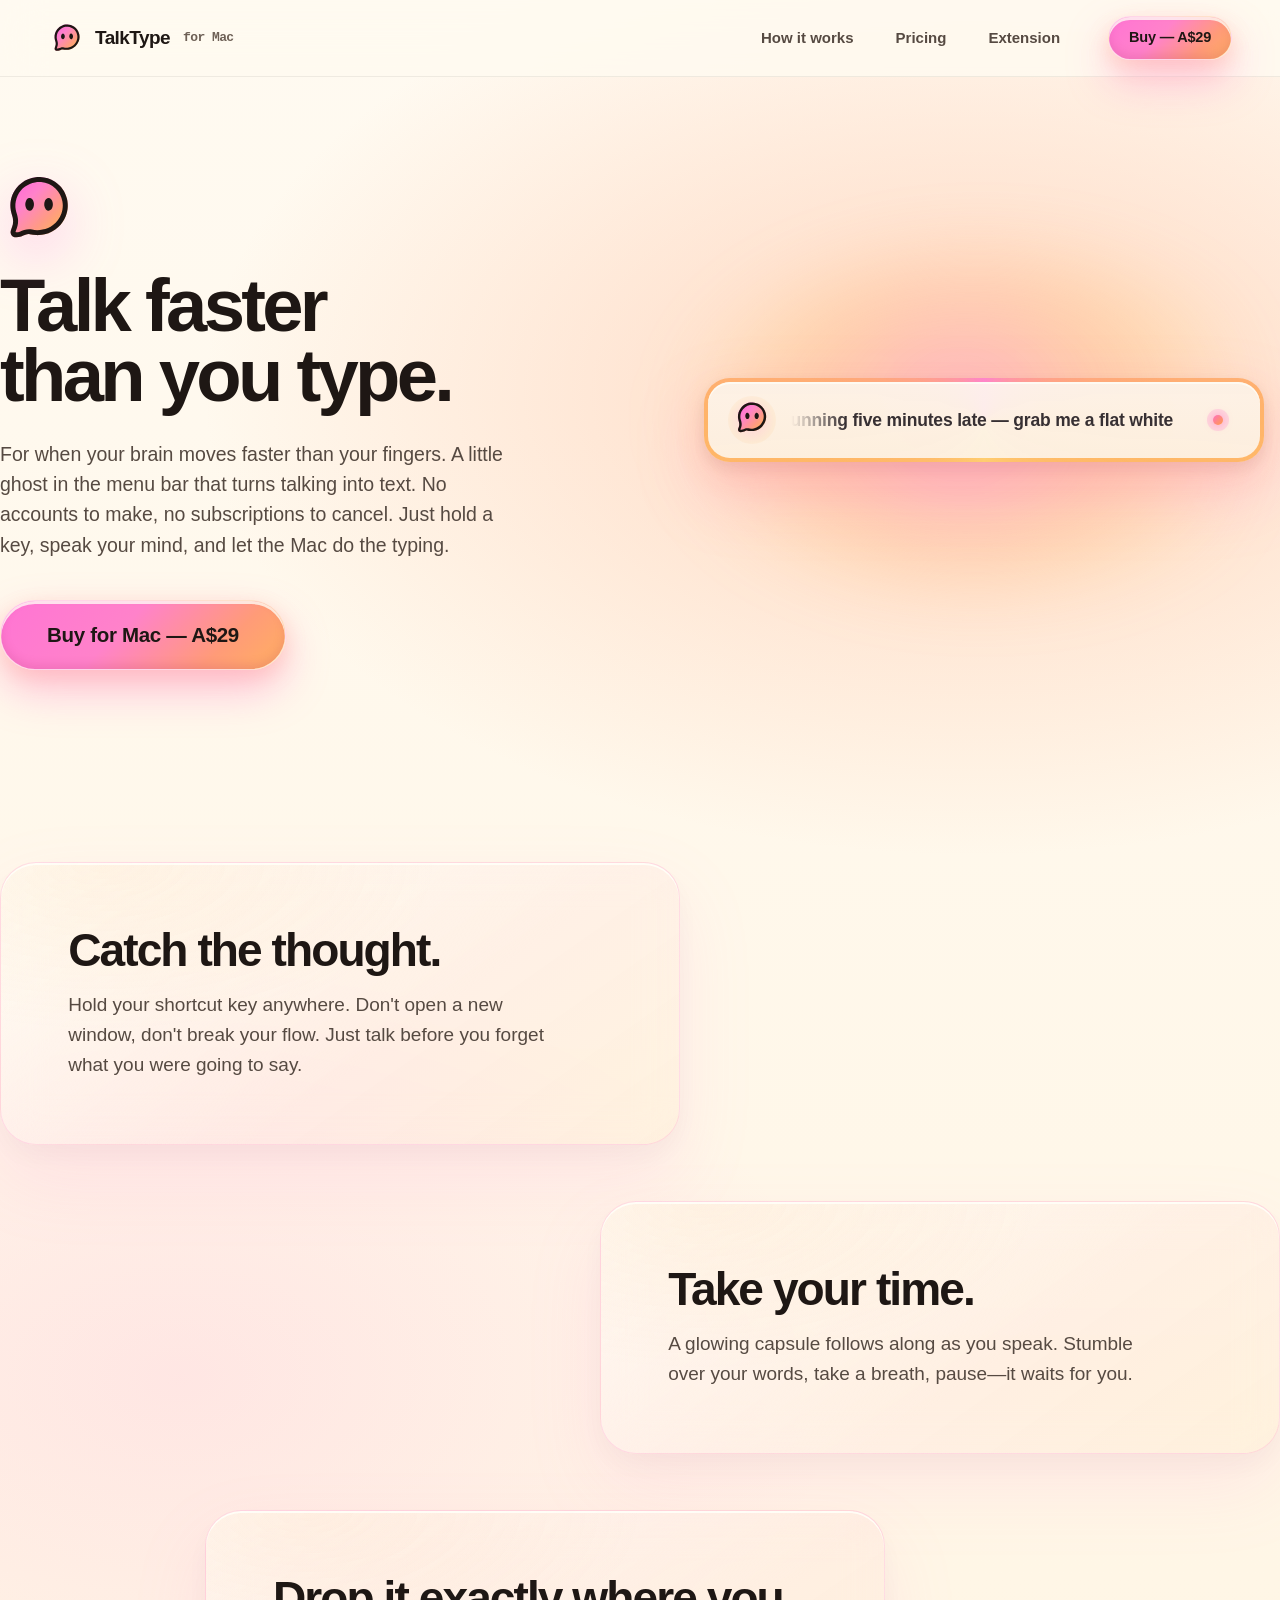
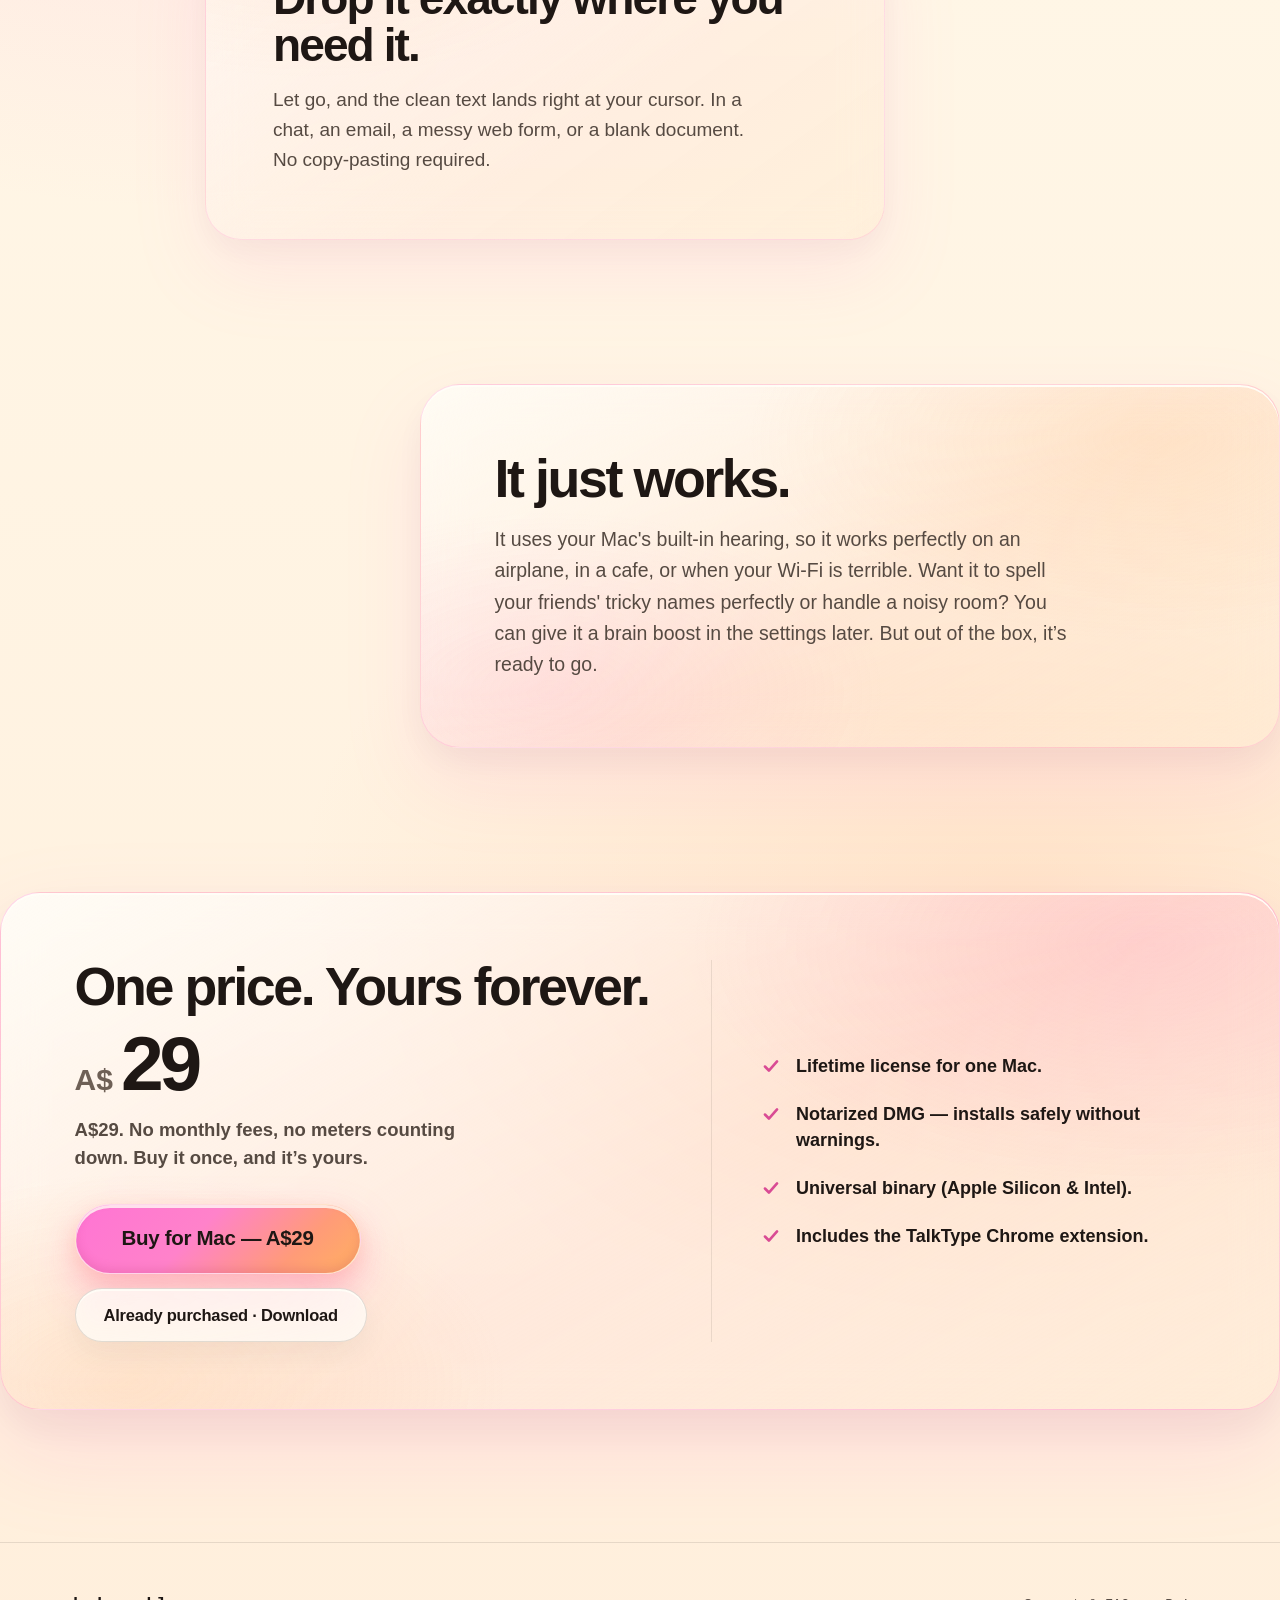
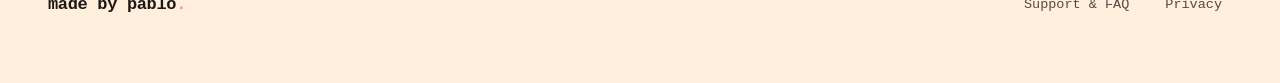
==== commit 05050431: "style: 💅 checkpoint uncluttered 2-column hero and human-voice flow" ====
--- a/site/index.html
+++ b/site/index.html
@@ -3,361 +3,220 @@
 <head>
   <meta charset="utf-8">
   <meta name="viewport" content="width=device-width, initial-scale=1">
-  <title>TalkType for Mac — Menu-Bar Dictation, Hold Option to Talk</title>
-  <meta name="description" content="Hold Option, speak, release: clean text at the cursor in any Mac app. Apple on-device by default, optional cloud streaming or polish. A$29 once, no subscription.">
+  <title>TalkType for Mac — Talk faster than you type.</title>
+  <meta name="description" content="For when your brain moves faster than your fingers. A little ghost in the menu bar that turns talking into text. A$29, one time, yours forever.">
   <meta name="theme-color" content="#fff6e6">
   <meta name="color-scheme" content="light">
-  <!-- Canonical host: mac.talktype.app (Netlify project talktype-mac). -->
   <link rel="canonical" href="https://mac.talktype.app/">
   <link rel="icon" href="assets/ghost.svg" type="image/svg+xml">
   <link rel="apple-touch-icon" href="assets/icon-180.png">
 
   <meta property="og:type" content="website">
-  <meta property="og:title" content="TalkType for Mac — Menu-Bar Dictation, Hold Option to Talk">
-  <meta property="og:description" content="Hold Option, speak, release: clean text at the cursor in any Mac app. A$29 once, on-device by default.">
+  <meta property="og:title" content="TalkType for Mac — Talk faster than you type.">
   <meta property="og:site_name" content="TalkType for Mac">
   <meta property="og:locale" content="en_AU">
+  <meta property="og:description" content="For when your brain moves faster than your fingers. A little ghost in the menu bar that turns talking into text. A$29, one time, yours forever.">
   <meta property="og:image" content="https://mac.talktype.app/assets/og-card.png">
   <meta property="og:image:width" content="1200">
   <meta property="og:image:height" content="630">
   <meta property="og:image:alt" content="TalkType for Mac — the ghost in the menu bar">
   <meta property="og:url" content="https://mac.talktype.app/">
   <meta name="twitter:card" content="summary_large_image">
-  <meta name="twitter:title" content="TalkType for Mac — Menu-Bar Dictation, Hold Option to Talk">
-  <meta name="twitter:description" content="Hold Option, speak, release: clean text at the cursor in any Mac app. A$29 once, on-device by default.">
+  <meta name="twitter:title" content="TalkType for Mac — Talk faster than you type.">
+  <meta name="twitter:description" content="For when your brain moves faster than your fingers. A little ghost in the menu bar that turns talking into text. A$29, one time, yours forever.">
   <meta name="twitter:image" content="https://mac.talktype.app/assets/og-card.png">
 
   <script type="application/ld+json">
   {
     "@context": "https://schema.org",
-    "@graph": [
-      {
-        "@type": "WebSite",
-        "@id": "https://mac.talktype.app/#website",
-        "url": "https://mac.talktype.app/",
-        "name": "TalkType for Mac",
-        "inLanguage": "en-AU",
-        "publisher": { "@id": "https://mac.talktype.app/#publisher" }
-      },
-      {
-        "@type": "SoftwareApplication",
-        "@id": "https://mac.talktype.app/#app",
-        "name": "TalkType for Mac",
-        "alternateName": "TalkType",
-        "applicationCategory": "ProductivityApplication",
-        "applicationSubCategory": "Dictation and speech to text",
-        "operatingSystem": "macOS 13 or later",
-        "softwareVersion": "1.0",
-        "url": "https://mac.talktype.app/",
-        "downloadUrl": "https://mac.talktype.app/downloads/TalkType.dmg",
-        "image": "https://mac.talktype.app/assets/og-card.png",
-        "description": "A menu-bar dictation utility for macOS that turns speech into clean text at the cursor. Apple's on-device recogniser by default, with optional Deepgram Nova-3 and Cloud Polish engines on a personal key.",
-        "inLanguage": ["en", "es"],
-        "featureList": [
-          "Hold Option to dictate into any Mac app",
-          "Apple on-device recognition, nothing uploaded by default",
-          "Optional Deepgram Nova-3 streaming recognition on a personal key",
-          "Optional Cloud Polish with custom vocabulary on a personal key",
-          "50 takes of local history and clipboard backup",
-          "No account, no telemetry, keys in the macOS Keychain"
-        ],
-        "offers": {
-          "@type": "Offer",
-          "price": "29.00",
-          "priceCurrency": "AUD",
-          "availability": "https://schema.org/InStock",
-          "url": "https://mac.talktype.app/buy"
-        },
-        "publisher": { "@id": "https://mac.talktype.app/#publisher" },
-        "author": { "@id": "https://mac.talktype.app/#author" }
-      },
-      {
-        "@type": "Organization",
-        "@id": "https://mac.talktype.app/#publisher",
-        "name": "Made by Pablo",
-        "url": "https://madebypablo.app",
-        "email": "pibulus@gmail.com",
-        "address": { "@type": "PostalAddress", "addressLocality": "Melbourne" }
-      },
-      {
-        "@type": "Person",
-        "@id": "https://mac.talktype.app/#author",
-        "name": "Pablo",
-        "url": "https://madebypablo.app"
-      },
-      {
-        "@type": "FAQPage",
-        "@id": "https://mac.talktype.app/#faq",
-        "mainEntity": [
-          { "@type": "Question", "name": "Why a DMG instead of the Mac App Store?", "acceptedAnswer": { "@type": "Answer", "text": "Apple's App Store restricts apps from pasting text into other windows. Since that's the entire point of TalkType, we ship it directly. The build is fully notarized by Apple, so it installs safely without warnings." } },
-          { "@type": "Question", "name": "Where does the audio go?", "acceptedAnswer": { "@type": "Answer", "text": "Stays on the Mac. Apple's speech engine does the listening right there. If an API key is added for cloud recognition or polish, audio goes from the Mac to that service and nowhere else." } },
-          { "@type": "Question", "name": "What happens after payment?", "acceptedAnswer": { "@type": "Answer", "text": "Square sends a receipt, and the next page has the download and the install steps. The same DMG stays at https://mac.talktype.app/downloads/TalkType.dmg, so a lost copy is never a lost purchase." } },
-          { "@type": "Question", "name": "Does it work in password fields?", "acceptedAnswer": { "@type": "Answer", "text": "No. macOS blocks anything that types into a password box, and that is the right call. Anywhere a paste works, dictation works." } },
-          { "@type": "Question", "name": "Which Macs are supported?", "acceptedAnswer": { "@type": "Answer", "text": "macOS 13 Ventura or newer, Apple Silicon or Intel. The DMG carries one universal binary." } }
-        ]
-      }
-    ]
+    "@type": "SoftwareApplication",
+    "name": "TalkType for Mac",
+    "operatingSystem": "macOS 13.0 or later",
+    "applicationCategory": "ProductivityApplication",
+    "description": "A little ghost in the menu bar that turns talking into text wherever your cursor is.",
+    "url": "https://mac.talktype.app/",
+    "image": "https://mac.talktype.app/assets/og-card.png",
+    "softwareVersion": "1.0",
+    "author": {
+      "@type": "Person",
+      "name": "Pablo Alvarado",
+      "url": "https://pibul.us"
+    },
+    "offers": {
+      "@type": "Offer",
+      "url": "https://mac.talktype.app/buy",
+      "price": "29.00",
+      "priceCurrency": "AUD",
+      "availability": "https://schema.org/InStock"
+    }
   }
   </script>
 
-  <link rel="stylesheet" href="styles.css?v=5">
+  <link rel="stylesheet" href="styles.css?v=8">
 </head>
 <body>
 
-<a class="skip-link" href="#main">Skip to content</a>
-
-<header class="topbar">
-  <div class="wrap topbar-inner">
-    <a class="brand" href="/">
-      <img src="assets/ghost.svg" alt="">
-      TalkType <span class="tag">for Mac</span>
-    </a>
-    <nav class="nav-links" aria-label="Primary navigation">
-      <a href="#how">How it works</a>
-      <a href="#faq">FAQ</a>
-      <a href="https://talktype.app/extension">Extension</a>
-    </nav>
-    <a class="pill pill-hot pill-sm" href="/buy">Buy — A$29</a>
-  </div>
-</header>
-
-<main id="main">
-
-  <!-- ───────────────────────────── hero ───────────────────────────── -->
-  <section class="hero">
-    <div class="wrap">
-      <img class="hero-ghost" src="assets/ghost.svg" alt="">
-      <div class="kicker" style="margin-top: 22px"><span class="dot" aria-hidden="true"></span> Say it messy · get it clean</div>
-      <h1 class="display">Hold Option.<br>Speak. <span class="grad">Release.</span></h1>
-      <p class="lede">A little ghost in the menu bar that turns talking into text wherever your cursor is. Zero cloud uploads, zero subscriptions.</p>
-      <div class="hero-actions">
-        <a class="pill pill-hot pill-hero" href="/buy">Buy for Mac — A$29</a>
-        <a class="pill pill-quiet pill-hero" href="#how">See how it works</a>
-      </div>
-      <div class="trust">
-        <span>Notarized by Apple</span><i aria-hidden="true"></i>
-        <span>macOS 13 or newer</span>
-      </div>
-
-      <!-- Live HUD & App Stage — 1:1 port of LiveTranscriptHUDView + Popover from TalkType.swift -->
-      <div class="stage" id="hud-demo-stage">
-        <div class="hud-showcase">
-          <div class="hud-live" id="live-hud" data-phase="listening" role="region" aria-label="Interactive TalkType HUD preview">
-            <button class="hud-ghost-btn" id="hud-trigger" type="button" title="Click or hold ⌥ Option to test">
-              <span class="hud-ghost-halo" aria-hidden="true"></span>
-              <img class="hud-ghost-img" src="assets/ghost.svg" alt="TalkType Ghost">
-            </button>
-
-            <div class="hud-scroll" id="hud-scroll">
-              <div class="hud-track" id="hud-track">
-                <span class="hud-stream-text" data-hud-text>Friday works. Bring the good coffee and the questionable playlist…</span>
+  <a class="skip-link" href="#main">Skip to content</a>
+
+  <header class="topbar">
+    <div class="wrap topbar-inner">
+      <a class="brand" href="/">
+        <img src="assets/ghost.svg" alt="" width="34" height="34">
+        <span>TalkType</span>
+        <span class="tag">for Mac</span>
+      </a>
+      <nav class="nav-links" aria-label="Primary">
+        <a href="#flow">How it works</a>
+        <a href="#pricing">Pricing</a>
+        <a href="https://talktype.app/extension">Extension</a>
+      </nav>
+      <div class="topbar-actions">
+        <a class="pill pill-hot pill-sm" href="buy.html" data-buy>Buy — A$29</a>
+      </div>
+    </div>
+  </header>
+
+  <main id="main">
+
+    <!-- ============================================================ SECTION 1: THE HERO (2-COLUMN: HOOK LEFT, SINGLE CAPSULE RIGHT) -->
+    <section class="hero wrap">
+      <div class="hero-spread">
+
+        <!-- Left Column: Massive Editorial Hook -->
+        <div class="hero-copy">
+          <img class="hero-ghost" src="assets/ghost.svg" alt="TalkType ghost" width="76" height="76">
+
+          <h1 class="display">
+            Talk faster than you type.
+          </h1>
+
+          <p class="lede">
+            For when your brain moves faster than your fingers. A little ghost in the menu bar that turns talking into text. No accounts to make, no subscriptions to cancel. Just hold a key, speak your mind, and let the Mac do the typing.
+          </p>
+
+          <div class="hero-actions">
+            <a class="pill pill-hot pill-hero" href="buy.html" data-buy>Buy for Mac — A$29</a>
+          </div>
+        </div>
+
+        <!-- Right Column: Single Uncluttered Glowing HUD Capsule Floating in Empty Warm Space -->
+        <div class="hero-stage-col">
+          <div id="hud-demo-stage" role="region" aria-label="Live TalkType capsule">
+            <div class="hud-ambient-glow" aria-hidden="true"></div>
+
+            <div class="hud-live" id="live-hud" data-phase="listening">
+              <button type="button" class="hud-ghost-halo" id="hud-trigger" aria-label="Try live voice transcription">
+                <img class="hud-ghost-img" src="assets/ghost.svg" alt="" width="34" height="34">
+              </button>
+              <div class="hud-stream-mask" id="hud-stream-mask">
+                <div class="hud-stream-track" id="hud-stream-track">
+                  <span class="hud-stream-text" id="hud-stream-text" data-hud-text>Running five minutes late — grab me a flat white and save the sunny table.</span>
+                </div>
+              </div>
+              <div class="hud-indicator" aria-hidden="true">
+                <div class="hud-ind-listen">
+                  <span class="hud-pulse-ring"></span>
+                  <span class="hud-pulse-dot"></span>
+                </div>
+                <div class="hud-ind-wave">
+                  <span></span><span></span><span></span><span></span><span></span>
+                </div>
+                <div class="hud-ind-ready">
+                  <svg viewBox="0 0 16 16" fill="none"><path d="M3.5 8.5L6.5 11.5L12.5 4.5" stroke="currentColor" stroke-width="2.2" stroke-linecap="round" stroke-linejoin="round"/></svg>
+                  <span>Ready</span>
+                </div>
               </div>
             </div>
-
-            <div class="hud-activity" id="hud-activity" aria-hidden="true">
-              <!-- Listening state: pulsing ring + hot dot -->
-              <div class="hud-ind hud-ind-listening">
-                <span class="hud-pulse-ring"></span>
-                <span class="hud-hot-dot"></span>
-              </div>
-              <!-- Processing state: 5-bar waveform + Thinking -->
-              <div class="hud-ind hud-ind-processing">
-                <div class="hud-wave"><i></i><i></i><i></i><i></i><i></i></div>
-                <span class="hud-ind-label">Tidying…</span>
-              </div>
-              <!-- Ready state: checkmark + Pasted -->
-              <div class="hud-ind hud-ind-ready">
-                <svg viewBox="0 0 24 24" fill="none" stroke="currentColor" stroke-width="2.6" stroke-linecap="round" stroke-linejoin="round"><path d="m4 12.5 5 5L20 6.5"/></svg>
-                <span class="hud-ind-label">Ready</span>
-              </div>
-            </div>
-          </div>
-
-          <div class="hud-controls">
-            <span class="hud-hint" id="hud-hint">Hold <kbd>⌥ Option</kbd> right now or click the ghost to try it</span>
-          </div>
-        </div>
-
-        <div class="stage-cards">
-          <div class="popover" aria-hidden="true">
-            <div class="pop-head">
-              <div class="wordmark">Talk<em>Type</em></div>
-              <div class="tabs"><b>Live</b><i>History&nbsp;50</i></div>
-            </div>
-            <div class="pop-transcript">
-              <span data-pop-text>Friday works. Bring the good coffee and the questionable playlist. The demo script is already in the drive.</span><span class="caret"></span>
-            </div>
-            <div class="pop-ghost"><img src="assets/ghost.svg" alt=""></div>
-            <div class="pop-status">Click ghost or hold <span class="key">either ⌥ Option</span></div>
-            <div class="pop-foot">
-              <div class="seg"><span class="on">EN</span><span>ES</span></div>
-              <div class="engine-pill">On-device</div>
-            </div>
-          </div>
-
-          <div class="mini-history" aria-hidden="true">
-            <div class="mh-head">Recent · 50 takes</div>
-            <div class="mh-row" data-mh-0>Friday works. Bring the good coffee and the questionable playlist.</div>
-            <div class="mh-row" data-mh-1>Ship the beta Thursday, not Friday. All notarization checks passed.</div>
-            <div class="mh-row" data-mh-2>Invoice for the November workshop attached.</div>
-          </div>
-        </div>
+          </div>
+        </div>
+
+      </div>
+    </section>
+
+    <!-- ============================================================ SECTION 2: THE FLOW (STAGGERED ASYMMETRIC BLUSH LOZENGES) -->
+    <section id="flow" class="section wrap">
+      <div class="steps-staggered">
+        <article class="step-lozenge step-left">
+          <h2>Catch the thought.</h2>
+          <p>Hold your shortcut key anywhere. Don't open a new window, don't break your flow. Just talk before you forget what you were going to say.</p>
+        </article>
+
+        <article class="step-lozenge step-right">
+          <h2>Take your time.</h2>
+          <p>A glowing capsule follows along as you speak. Stumble over your words, take a breath, pause—it waits for you.</p>
+        </article>
+
+        <article class="step-lozenge step-mid">
+          <h2>Drop it exactly where you need it.</h2>
+          <p>Let go, and the clean text lands right at your cursor. In a chat, an email, a messy web form, or a blank document. No copy-pasting required.</p>
+        </article>
+      </div>
+    </section>
+
+    <!-- ============================================================ SECTION 3: TRANSLATED FOR HUMANS ("IT JUST WORKS.") -->
+    <section class="section wrap">
+      <div class="works-spread">
+        <div class="works-lozenge">
+          <h2>It just works.</h2>
+          <p>
+            It uses your Mac's built-in hearing, so it works perfectly on an airplane, in a cafe, or when your Wi-Fi is terrible. Want it to spell your friends' tricky names perfectly or handle a noisy room? You can give it a brain boost in the settings later. But out of the box, it’s ready to go.
+          </p>
+        </div>
+      </div>
+    </section>
+
+    <!-- ============================================================ SECTION 4: THE CLOSE (CHECKOUT TICKET) -->
+    <section id="pricing" class="section wrap">
+      <div class="pricing-ticket">
+        <div class="ticket-main">
+          <h2 class="ticket-title">One price. Yours forever.</h2>
+          <div class="price">
+            <span class="cur">A$</span><span class="amount">29</span>
+          </div>
+          <p class="price-statement">A$29. No monthly fees, no meters counting down. Buy it once, and it’s yours.</p>
+
+          <div class="ticket-actions">
+            <a class="pill pill-hot pill-hero" href="buy.html" data-buy>Buy for Mac — A$29</a>
+            <a class="pill pill-quiet" href="thanks.html">Already purchased · Download</a>
+          </div>
+        </div>
+
+        <div class="ticket-specs">
+          <ul class="includes">
+            <li>
+              <svg viewBox="0 0 20 20" fill="none" aria-hidden="true"><path d="M4.5 10.5l3.6 3.6 7.4-8.2" stroke="currentColor" stroke-width="2.4" stroke-linecap="round" stroke-linejoin="round"/></svg>
+              <span>Lifetime license for one Mac.</span>
+            </li>
+            <li>
+              <svg viewBox="0 0 20 20" fill="none" aria-hidden="true"><path d="M4.5 10.5l3.6 3.6 7.4-8.2" stroke="currentColor" stroke-width="2.4" stroke-linecap="round" stroke-linejoin="round"/></svg>
+              <span>Notarized DMG — installs safely without warnings.</span>
+            </li>
+            <li>
+              <svg viewBox="0 0 20 20" fill="none" aria-hidden="true"><path d="M4.5 10.5l3.6 3.6 7.4-8.2" stroke="currentColor" stroke-width="2.4" stroke-linecap="round" stroke-linejoin="round"/></svg>
+              <span>Universal binary (Apple Silicon &amp; Intel).</span>
+            </li>
+            <li>
+              <svg viewBox="0 0 20 20" fill="none" aria-hidden="true"><path d="M4.5 10.5l3.6 3.6 7.4-8.2" stroke="currentColor" stroke-width="2.4" stroke-linecap="round" stroke-linejoin="round"/></svg>
+              <span>Includes the TalkType Chrome extension.</span>
+            </li>
+          </ul>
+        </div>
+      </div>
+    </section>
+
+  </main>
+
+  <!-- ============================================================ SECTION 5: MINIMALIST FOOTER -->
+  <footer class="footer">
+    <div class="wrap footer-inner">
+      <a class="made" href="https://pibul.us" target="_blank" rel="noopener">made by pablo<span class="made-dot">.</span></a>
+      <div class="footer-links">
+        <a href="support.html">Support &amp; FAQ</a>
+        <a href="privacy.html">Privacy</a>
       </div>
     </div>
-  </section>
-
-  <!-- ───────────────────────────── how ───────────────────────────── -->
-  <section class="section" id="how">
-    <div class="wrap">
-      <div class="section-head">
-        <div class="kicker"><span class="dot" aria-hidden="true"></span> Nothing to set up</div>
-        <h2 class="section-title">A thumb, not a settings panel.</h2>
-        <p class="lede">No window to open, no dock icon to find. That is the whole app.</p>
-      </div>
-
-      <ol class="steps">
-        <li class="step">
-          <span class="n" aria-hidden="true">1</span>
-          <div class="step-body">
-            <h3>Hold <kbd>⌥ Option</kbd></h3>
-            <p>Hold Option anywhere. No windows to open, no dashboard to load, no settings panel to configure. The app is just a thumb press away.</p>
-          </div>
-        </li>
-        <li class="step">
-          <span class="n" aria-hidden="true">2</span>
-          <div class="step-body">
-            <h3>Speak.</h3>
-            <p>The ghost listens. Words unfurl in a glowing capsule hovering over your screen, so you know exactly what your Mac is hearing.</p>
-          </div>
-        </li>
-        <li class="step">
-          <span class="n" aria-hidden="true">3</span>
-          <div class="step-body">
-            <h3>Release.</h3>
-            <p>Let go. The clean text drops instantly into Slack, Notion, your code editor, or any random text box on the web. No copy-pasting.</p>
-          </div>
-        </li>
-      </ol>
-    </div>
-  </section>
-
-  <!-- ───────────────────────────── engines ───────────────────────────── -->
-  <section class="section" id="engines">
-    <div class="wrap">
-      <div class="section-head">
-        <div class="kicker"><span class="dot" aria-hidden="true"></span> Optional · off by default</div>
-        <h2 class="section-title">Three ways to listen.</h2>
-        <p class="lede">On-device out of the box, with optional personal-key modes when needed.</p>
-      </div>
-
-      <div class="engines">
-        <div class="engine-row">
-          <h3>Apple on-device</h3>
-          <p>Comes built in. Works on a plane, in a studio, with the wifi off.</p>
-          <span class="badge">No key · offline</span>
-        </div>
-        <div class="engine-row">
-          <h3>Deepgram Nova-3</h3>
-          <p>Words stream onto the screen while talking. Takes an API key.</p>
-          <span class="badge">API key</span>
-        </div>
-        <div class="engine-row">
-          <h3>Cloud Polish</h3>
-          <p>Tidies a take into paragraphs, with custom names spelled right. Takes an API key.</p>
-          <span class="badge">API key · optional</span>
-        </div>
-      </div>
-    </div>
-  </section>
-
-  <!-- ───────────────────────────── pricing ───────────────────────────── -->
-  <section class="section" id="pricing">
-    <div class="wrap">
-      <div class="section-head">
-        <div class="kicker"><span class="dot" aria-hidden="true"></span> Pricing</div>
-        <h2 class="section-title">One price. No meter.</h2>
-      </div>
-
-      <div class="pricing-card">
-        <div>
-          <div class="price"><span class="cur">A$</span><span class="amount">29</span></div>
-          <p class="price-statement">A$29. One time. Yours forever.</p>
-          <p class="price-note">Lifetime licence for one Mac, every 1.x update included. About US$19 at today&#39;s rate.</p>
-          <ul class="includes">
-            <li><svg viewBox="0 0 24 24" fill="none" stroke="currentColor" stroke-width="2.4" stroke-linecap="round" stroke-linejoin="round" aria-hidden="true" focusable="false"><path d="m4 12.5 5 5L20 6.5"/></svg> Notarized DMG, opens without a warning</li>
-            <li><svg viewBox="0 0 24 24" fill="none" stroke="currentColor" stroke-width="2.4" stroke-linecap="round" stroke-linejoin="round" aria-hidden="true" focusable="false"><path d="m4 12.5 5 5L20 6.5"/></svg> Universal binary — Apple Silicon and Intel</li>
-            <li><svg viewBox="0 0 24 24" fill="none" stroke="currentColor" stroke-width="2.4" stroke-linecap="round" stroke-linejoin="round" aria-hidden="true" focusable="false"><path d="m4 12.5 5 5L20 6.5"/></svg> All three modes, English and Spanish, custom vocabulary, 50 takes of history</li>
-            <li><svg viewBox="0 0 24 24" fill="none" stroke="currentColor" stroke-width="2.4" stroke-linecap="round" stroke-linejoin="round" aria-hidden="true" focusable="false"><path d="m4 12.5 5 5L20 6.5"/></svg> The Chrome extension, free, for every text box on the web</li>
-          </ul>
-        </div>
-        <div class="buy-side">
-          <a class="pill pill-hot pill-hero" href="/buy">Buy for Mac — A$29</a>
-          <a class="pill pill-quiet pill-sm" href="https://mac.talktype.app/downloads/TalkType.dmg">Already purchased · Download</a>
-          <p class="small">Card and wallet payments handled by Square. Nothing to sign up for.</p>
-          <p class="small" style="margin-top: 10px">Payment trouble or a lost download: <a href="/support" class="inline-link">support</a>.</p>
-        </div>
-      </div>
-    </div>
-  </section>
-
-  <!-- ───────────────────────────── faq ───────────────────────────── -->
-  <section class="section" id="faq">
-    <div class="wrap">
-      <div class="section-head">
-        <div class="kicker"><span class="dot" aria-hidden="true"></span> Good to know</div>
-        <h2 class="section-title">Before the download.</h2>
-      </div>
-
-      <div class="faq">
-        <details open>
-          <summary>Why a DMG instead of the Mac App Store?</summary>
-          <p>Apple's App Store restricts apps from pasting text into other windows. Since that's the entire point of TalkType, we ship it directly. The build is fully notarized by Apple, so it installs safely without warnings.</p>
-        </details>
-        <details open>
-          <summary>Where does the audio go?</summary>
-          <p>Stays on the Mac. Apple's speech engine does the listening right there. If an API key is added for cloud recognition or polish, audio goes from the Mac to that service and nowhere else.</p>
-        </details>
-        <details>
-          <summary>What happens after payment?</summary>
-          <p>Square sends a receipt, and the next page has the download and the install steps. The same DMG stays at <a href="https://mac.talktype.app/downloads/TalkType.dmg">mac.talktype.app/downloads/TalkType.dmg</a>, so a lost copy is never a lost purchase.</p>
-        </details>
-        <details>
-          <summary>Does it work in password fields?</summary>
-          <p>No. macOS blocks anything that types into a password box, and that is the right call. Anywhere a paste works, dictation works.</p>
-        </details>
-        <details>
-          <summary>Which Macs are supported?</summary>
-          <p>macOS 13 Ventura or newer, Apple Silicon or Intel. The DMG carries one universal binary.</p>
-        </details>
-      </div>
-    </div>
-  </section>
-
-  <!-- ───────────────────────────── who made it ───────────────────────────── -->
-  <section class="section">
-    <div class="wrap">
-      <div class="maker-note">
-        <img src="assets/ghost.svg" alt="" width="44" height="44">
-        <p class="lede">I talk faster than I type, so I made TalkType.</p>
-        <p class="maker-sub">One small thing in the menu bar. The Mac listens on its own, so nothing is uploaded and nothing counts down.</p>
-      </div>
-    </div>
-  </section>
-
-</main>
-
-<footer class="footer">
-  <div class="wrap footer-inner">
-    <a class="made" href="https://madebypablo.app">made by pablo<span class="made-dot">.</span></a>
-    <nav class="footer-links" aria-label="Footer navigation">
-      <a href="https://talktype.app">talktype.app</a>
-      <a href="/privacy">Privacy</a>
-      <a href="/support">Support</a>
-      <span class="version-stamp" id="version">v1.0</span>
-    </nav>
-  </div>
-</footer>
-
-<script src="app.js?v=4"></script>
+  </footer>
+
+  <script src="app.js?v=8" defer></script>
 </body>
 </html>
--- a/site/styles.css
+++ b/site/styles.css
@@ -1,6 +1,6 @@
-/* TalkType for Mac — Squishy, Tactile, Warm Glassmorphism.
-   Cream paper, soft peach-pink cushion containers, candy CTA pills,
-   massive typography contrast, and the live LiveTranscriptHUDView capsule. */
+/* TalkType for Mac — Warm, Tactile Glassmorphism.
+   2-column Hero with uncluttered floating HUD capsule, staggered blush lozenges,
+   human-translated copy, premium checkout ticket, and minimalist footer. */
 
 @property --hud-angle {
   syntax: '<angle>';
@@ -24,14 +24,12 @@
   --butter: #ffd159;
   --mint: #2bb59a;
   --focus: #c94b8c;
-  --grad: linear-gradient(120deg, #ff60e0 0%, #ff82ca 34%, #ff9a85 64%, #ffb060 86%, #ffcf40 100%);
-  --candy: linear-gradient(135deg, #ff6ee0 0%, #ff82ca 38%, #ff9b78 74%, #ffb060 100%);
-  --candy-hover: linear-gradient(135deg, #ff5cd8 0%, #ff74c2 38%, #ff8f66 74%, #ffa44c 100%);
+  --candy: linear-gradient(135deg, #ff74d4 0%, #ff82ca 42%, #ff9b78 76%, #ffb060 100%);
+  --candy-hover: linear-gradient(135deg, #ff5cd8 0%, #ff74c2 42%, #ff8f66 76%, #ffa44c 100%);
   --hot: linear-gradient(135deg, #ff82ca 0%, #ffb060 100%);
-  --hot-deep: linear-gradient(135deg, #f76cbb 0%, #f79f4c 100%);
-  --shadow-soft: 0 22px 52px rgba(30, 23, 20, 0.08);
-  --radius: 30px;
-  --sans: -apple-system, BlinkMacSystemFont, "SF Pro Rounded", "SF Pro Text", "Segoe UI", Roboto, Helvetica, Arial, sans-serif;
+  --shadow-soft: 0 24px 60px rgba(30, 23, 20, 0.08);
+  --radius: 36px;
+  --sans: -apple-system, BlinkMacSystemFont, "SF Pro Rounded", "SF Pro Display", "SF Pro Text", "Segoe UI", Roboto, Helvetica, Arial, sans-serif;
   --mono: ui-monospace, SFMono-Regular, "SF Mono", Menlo, Consolas, monospace;
   --spring: cubic-bezier(0.34, 1.56, 0.64, 1);
 }
@@ -42,19 +40,23 @@
   background: var(--cream);
   scroll-behavior: smooth;
   -webkit-text-size-adjust: 100%;
+  overflow-x: clip;
 }
 
 body {
   margin: 0;
   color: var(--ink);
   font-family: var(--sans);
-  font-size: 18px;
+  font-size: 19px;
   line-height: 1.6;
   -webkit-font-smoothing: antialiased;
   background:
-    radial-gradient(1200px 680px at 50% -10%, rgba(255, 198, 172, 0.58), transparent 70%),
-    linear-gradient(180deg, #fffaf1 0%, #fff6e6 46%, #fff1df 100%);
+    radial-gradient(1100px 660px at 76% 12%, rgba(255, 178, 142, 0.48), transparent 70%),
+    radial-gradient(920px 600px at 14% 42%, rgba(255, 130, 202, 0.14), transparent 72%),
+    radial-gradient(1040px 640px at 80% 76%, rgba(255, 190, 140, 0.28), transparent 70%),
+    linear-gradient(180deg, #fffaf1 0%, #fff6e6 48%, #ffefdc 100%);
   background-repeat: no-repeat;
+  overflow-x: clip;
 }
 
 a { color: inherit; text-decoration: none; }
@@ -87,8 +89,13 @@
 }
 .skip-link:focus-visible { left: 16px; }
 
-.wrap { width: 100%; max-width: 1060px; margin: 0 auto; padding: 0 28px; }
-.narrow { max-width: 760px; }
+.wrap {
+  width: 100%;
+  max-width: 1280px;
+  margin: 0 auto;
+  padding: 0 48px;
+}
+.narrow { max-width: 780px; }
 
 /* ---------------------------------------------------------------- nav */
 
@@ -96,41 +103,42 @@
   position: sticky;
   top: 0;
   z-index: 50;
-  background: rgba(255, 250, 241, 0.84);
-  backdrop-filter: saturate(1.2) blur(18px);
-  -webkit-backdrop-filter: saturate(1.2) blur(18px);
+  background: rgba(255, 250, 241, 0.82);
+  backdrop-filter: saturate(1.25) blur(20px);
+  -webkit-backdrop-filter: saturate(1.25) blur(20px);
   border-bottom: 1px solid var(--line-soft);
 }
 .topbar-inner {
   display: flex;
   align-items: center;
   gap: 20px;
-  min-height: 74px;
+  min-height: 76px;
 }
 .brand {
   display: inline-flex;
   align-items: center;
-  gap: 10px;
+  gap: 11px;
   min-height: 44px;
   padding: 4px 2px;
   font-weight: 800;
-  letter-spacing: -0.025em;
-  font-size: 18px;
-}
-.brand img { width: 32px; height: 32px; flex: 0 0 auto; }
+  letter-spacing: -0.03em;
+  font-size: 19px;
+}
+.brand img { width: 34px; height: 34px; flex: 0 0 auto; }
 .brand span.tag {
+  font-family: var(--mono);
   font-weight: 600;
   color: var(--ink-mute);
-  font-size: 14px;
+  font-size: 13px;
   margin-left: 2px;
 }
 
 .nav-links {
   display: flex;
-  gap: 12px;
+  gap: 10px;
   margin-left: auto;
   font-size: 15px;
-  font-weight: 600;
+  font-weight: 650;
   color: var(--ink-soft);
 }
 .nav-links a {
@@ -153,96 +161,621 @@
   margin-left: auto;
 }
 .nav-links + .topbar-actions,
-.nav-links + .pill { margin-left: 10px; }
-
-/* ---------------------------------------------------------------- candy buttons */
+.nav-links + .pill { margin-left: 12px; }
+
+/* ---------------------------------------------------------------- 3D pillowy candy buttons */
 
 .pill {
   display: inline-flex;
   align-items: center;
   justify-content: center;
   gap: 10px;
-  min-height: 52px;
-  height: 52px;
+  min-height: 54px;
+  height: 54px;
   min-width: 44px;
-  padding: 0 26px;
+  padding: 0 28px;
   border-radius: 999px;
-  font-size: 16px;
+  font-size: 16.5px;
   font-weight: 800;
   letter-spacing: -0.015em;
-  transition: transform 0.28s var(--spring), box-shadow 0.22s ease, background 0.18s ease, border-color 0.18s ease;
+  transition: transform 0.3s var(--spring), box-shadow 0.24s ease, background 0.18s ease, border-color 0.18s ease;
   white-space: nowrap;
 }
 .pill-hot {
   color: var(--ink);
   background: var(--candy);
-  border: 1.5px solid rgba(255, 254, 247, 0.55);
-  box-shadow:
-    0 14px 32px rgba(255, 110, 200, 0.38),
-    0 4px 12px rgba(30, 23, 20, 0.08),
-    0 2px 0 rgba(255, 254, 247, 0.65) inset,
-    0 -3px 0 rgba(180, 50, 110, 0.16) inset;
+  border: 1.5px solid rgba(255, 254, 247, 0.68);
+  box-shadow:
+    0 20px 44px rgba(255, 124, 194, 0.44),
+    0 8px 20px rgba(255, 168, 96, 0.28),
+    0 3px 0 rgba(255, 254, 247, 0.78) inset,
+    0 -4px 10px rgba(176, 48, 110, 0.18) inset;
 }
 .pill-hot:hover {
   background: var(--candy-hover);
-  transform: translateY(-4px) scale(1.04);
-  box-shadow:
-    0 22px 46px rgba(255, 110, 200, 0.52),
-    0 8px 18px rgba(30, 23, 20, 0.10),
-    0 2px 0 rgba(255, 254, 247, 0.78) inset,
-    0 -3px 0 rgba(180, 50, 110, 0.2) inset;
+  transform: translateY(-4px) scale(1.045);
+  box-shadow:
+    0 28px 60px rgba(255, 110, 200, 0.58),
+    0 12px 28px rgba(255, 168, 96, 0.38),
+    0 3px 0 rgba(255, 254, 247, 0.88) inset,
+    0 -4px 12px rgba(176, 48, 110, 0.22) inset;
 }
 .pill-hot:active {
   transform: translateY(2px) scale(0.96);
   box-shadow:
-    0 6px 16px rgba(255, 110, 200, 0.32),
-    0 1px 0 rgba(255, 254, 247, 0.45) inset;
+    0 8px 18px rgba(255, 110, 200, 0.32),
+    0 2px 4px rgba(176, 48, 110, 0.2) inset;
 }
 .pill-quiet {
   color: var(--ink);
-  background: rgba(255, 253, 248, 0.88);
-  border: 1.5px solid rgba(30, 23, 20, 0.14);
-  box-shadow:
-    0 10px 24px rgba(30, 23, 20, 0.06),
-    0 2px 0 rgba(255, 254, 247, 0.85) inset;
+  background: rgba(255, 253, 248, 0.78);
+  backdrop-filter: blur(12px);
+  -webkit-backdrop-filter: blur(12px);
+  border: 1.5px solid rgba(30, 23, 20, 0.13);
+  box-shadow:
+    0 12px 28px rgba(30, 23, 20, 0.05),
+    0 2px 0 rgba(255, 254, 247, 0.88) inset;
 }
 .pill-quiet:hover {
   background: var(--paper);
   transform: translateY(-3px) scale(1.025);
   border-color: rgba(255, 130, 202, 0.45);
   box-shadow:
-    0 16px 32px rgba(255, 130, 202, 0.16),
+    0 18px 36px rgba(255, 130, 202, 0.16),
     0 6px 14px rgba(30, 23, 20, 0.06);
 }
 .pill-quiet:active {
   transform: translateY(1px) scale(0.97);
 }
 .pill-hero {
-  min-height: 64px;
-  height: 64px;
-  padding: 0 38px;
-  font-size: 19px;
+  min-height: 70px;
+  height: 70px;
+  padding: 0 46px;
+  font-size: 20.5px;
 }
 .pill-sm {
   min-height: 44px;
   height: 44px;
-  padding: 0 18px;
-  font-size: 14px;
-}
-
-/* ---------------------------------------------------------------- type & section headers */
+  padding: 0 20px;
+  font-size: 14.5px;
+}
+
+/* ---------------------------------------------------------------- SECTION 1: HERO 2-COLUMN SPREAD */
+
+.hero {
+  padding: 92px 0 48px;
+}
+.hero-spread {
+  display: grid;
+  grid-template-columns: minmax(0, 1.02fr) minmax(0, 0.98fr);
+  gap: 4.5rem;
+  align-items: center;
+}
+.hero-copy,
+.hero-stage-col {
+  min-width: 0;
+}
+.hero-copy {
+  text-align: left;
+}
+.hero-ghost {
+  display: block;
+  width: 78px;
+  height: 78px;
+  margin-bottom: 24px;
+  filter: drop-shadow(0 18px 28px rgba(255, 96, 224, 0.28));
+  animation: hover 6s ease-in-out infinite;
+}
+@keyframes hover {
+  0%, 100% { transform: translateY(0) rotate(-1.5deg); }
+  50% { transform: translateY(-8px) rotate(1.5deg); }
+}
+
+h1.display {
+  margin: 0;
+  font-size: clamp(3.8rem, 5.8vw, 6.4rem);
+  line-height: 0.94;
+  letter-spacing: -0.05em;
+  font-weight: 800;
+  color: var(--ink);
+  text-align: left;
+  text-wrap: balance;
+}
+
+.lede {
+  margin-top: 28px;
+  color: var(--ink-soft);
+  font-size: clamp(19.5px, 1.45vw, 22.5px);
+  line-height: 1.56;
+  max-width: 48ch;
+  text-align: left;
+}
+
+.hero-actions {
+  display: flex;
+  flex-wrap: wrap;
+  gap: 16px;
+  justify-content: flex-start;
+  margin-top: 40px;
+}
+
+/* ---------------------------------------------------------------- RIGHT COLUMN: UNCLUTTERED FLOATING LIVE HUD */
+
+#hud-demo-stage {
+  position: relative;
+  width: 100%;
+  min-height: 360px;
+  display: flex;
+  align-items: center;
+  justify-content: center;
+  padding: 40px 12px;
+}
+
+.hud-ambient-glow {
+  position: absolute;
+  width: 580px;
+  height: 320px;
+  border-radius: 50%;
+  background:
+    radial-gradient(circle at 46% 48%, rgba(255, 130, 202, 0.38) 0%, rgba(255, 176, 96, 0.30) 42%, rgba(255, 209, 89, 0.14) 68%, transparent 82%);
+  filter: blur(36px);
+  pointer-events: none;
+  z-index: 0;
+  animation: ambient-breathe 6s ease-in-out infinite;
+}
+@keyframes ambient-breathe {
+  0%, 100% { transform: scale(0.96); opacity: 0.88; }
+  50% { transform: scale(1.06); opacity: 1; }
+}
+
+/* 1:1 Web Port of TalkType.swift LiveTranscriptHUDView */
+.hud-live {
+  position: relative;
+  z-index: 2;
+  width: 100%;
+  max-width: 560px;
+  min-height: 82px;
+  padding: 14px 20px;
+  border-radius: 26px;
+  display: flex;
+  align-items: center;
+  gap: 15px;
+  background:
+    linear-gradient(rgba(253, 246, 238, 0.93), rgba(253, 246, 238, 0.88)) padding-box,
+    conic-gradient(
+      from var(--hud-angle),
+      rgba(255, 130, 202, 0.96),
+      rgba(255, 176, 96, 0.92),
+      rgba(255, 209, 89, 0.76),
+      rgba(255, 176, 96, 0.92),
+      rgba(255, 130, 202, 0.96)
+    ) border-box;
+  border: 4.5px solid transparent;
+  backdrop-filter: saturate(1.4) blur(22px);
+  -webkit-backdrop-filter: saturate(1.4) blur(22px);
+  box-shadow:
+    0 28px 64px rgba(255, 130, 202, 0.34),
+    0 12px 32px rgba(255, 176, 96, 0.22),
+    0 6px 16px rgba(30, 23, 20, 0.09),
+    0 2px 0 rgba(255, 254, 247, 0.75) inset;
+  animation: hud-spin 4s linear infinite;
+  transition: transform 0.32s var(--spring), box-shadow 0.28s ease;
+}
+.hud-live:hover {
+  transform: translateY(-4px) scale(1.018);
+  box-shadow:
+    0 36px 76px rgba(255, 130, 202, 0.44),
+    0 16px 38px rgba(255, 176, 96, 0.28),
+    0 8px 20px rgba(30, 23, 20, 0.11),
+    0 2px 0 rgba(255, 254, 247, 0.85) inset;
+}
+@keyframes hud-spin {
+  to { --hud-angle: 360deg; }
+}
+
+.hud-ghost-halo {
+  appearance: none;
+  border: 0;
+  padding: 0;
+  cursor: pointer;
+  flex: 0 0 auto;
+  width: 48px;
+  height: 48px;
+  border-radius: 50%;
+  display: inline-flex;
+  align-items: center;
+  justify-content: center;
+  background: radial-gradient(circle, rgba(255, 130, 202, 0.28) 0%, rgba(255, 176, 96, 0.10) 65%, transparent 100%);
+  transition: transform 0.24s var(--spring);
+}
+.hud-ghost-halo:hover {
+  transform: scale(1.12) rotate(-4deg);
+}
+.hud-ghost-halo:active {
+  transform: scale(0.92);
+}
+.hud-ghost-img {
+  width: 34px;
+  height: 34px;
+  transition: transform 0.22s var(--spring);
+}
+.hud-live.word-bounce .hud-ghost-img {
+  transform: scale(1.13) translateY(-2px);
+}
+
+.hud-stream-mask {
+  flex: 1 1 auto;
+  min-width: 0;
+  overflow: hidden;
+  position: relative;
+}
+.hud-stream-mask.masked {
+  -webkit-mask-image: linear-gradient(90deg, transparent 0%, #1e1714 14%, #1e1714 100%);
+  mask-image: linear-gradient(90deg, transparent 0%, #1e1714 14%, #1e1714 100%);
+}
+.hud-stream-track {
+  display: flex;
+  align-items: center;
+  overflow-x: auto;
+  scrollbar-width: none;
+  white-space: nowrap;
+}
+.hud-stream-track::-webkit-scrollbar { display: none; }
+
+.hud-stream-text {
+  font-family: var(--sans);
+  font-size: 17.5px;
+  font-weight: 600;
+  letter-spacing: -0.01em;
+  color: rgba(38, 31, 36, 0.92);
+  padding-right: 8px;
+}
+.hud-stream-text.is-placeholder {
+  font-weight: 500;
+  color: rgba(115, 102, 110, 0.72);
+}
+
+.hud-indicator {
+  flex: 0 0 auto;
+  min-width: 44px;
+  display: flex;
+  align-items: center;
+  justify-content: center;
+}
+.hud-ind-listen,
+.hud-ind-wave,
+.hud-ind-ready {
+  display: none;
+  align-items: center;
+  justify-content: center;
+}
+.hud-live[data-phase="listening"] .hud-ind-listen { display: inline-flex; }
+.hud-live[data-phase="processing"] .hud-ind-wave { display: inline-flex; }
+.hud-live[data-phase="ready"] .hud-ind-ready { display: inline-flex; }
+
+.hud-ind-listen {
+  position: relative;
+  width: 24px;
+  height: 24px;
+}
+.hud-pulse-ring {
+  position: absolute;
+  width: 22px;
+  height: 22px;
+  border-radius: 50%;
+  background: rgba(255, 130, 202, 0.24);
+  animation: hud-pulse 1.3s ease-in-out infinite;
+}
+.hud-pulse-dot {
+  position: relative;
+  width: 10px;
+  height: 10px;
+  border-radius: 50%;
+  background: linear-gradient(135deg, #ff70bf 0%, #ff9e47 100%);
+  box-shadow: 0 0 8px rgba(255, 112, 191, 0.65);
+}
+@keyframes hud-pulse {
+  0%, 100% { transform: scale(0.82); opacity: 0.55; }
+  50% { transform: scale(1.22); opacity: 1; }
+}
+
+.hud-ind-wave {
+  gap: 3px;
+  height: 22px;
+}
+.hud-ind-wave span {
+  width: 3px;
+  border-radius: 99px;
+  background: linear-gradient(180deg, #ff70bf 0%, #ffa34d 100%);
+  animation: hud-wave 0.9s ease-in-out infinite;
+}
+.hud-ind-wave span:nth-child(1) { height: 8px; animation-delay: 0s; }
+.hud-ind-wave span:nth-child(2) { height: 15px; animation-delay: 0.12s; }
+.hud-ind-wave span:nth-child(3) { height: 20px; animation-delay: 0.24s; }
+.hud-ind-wave span:nth-child(4) { height: 14px; animation-delay: 0.36s; }
+.hud-ind-wave span:nth-child(5) { height: 9px; animation-delay: 0.48s; }
+@keyframes hud-wave {
+  0%, 100% { transform: scaleY(0.55); }
+  50% { transform: scaleY(1.15); }
+}
+
+.hud-ind-ready {
+  flex-direction: column;
+  gap: 1px;
+  color: #8f3566;
+  font-size: 9.5px;
+  font-weight: 800;
+  letter-spacing: 0.02em;
+}
+.hud-ind-ready svg { width: 15px; height: 15px; }
+
+/* ---------------------------------------------------------------- SECTION 2: THE FLOW (STAGGERED BLUSH LOZENGES) */
+
+.section {
+  position: relative;
+  padding: 144px 0 0;
+  scroll-margin-top: 80px;
+}
+
+.steps-staggered {
+  display: flex;
+  flex-direction: column;
+  gap: 56px;
+}
+
+.step-lozenge {
+  position: relative;
+  width: min(680px, 64%);
+  padding: 4rem 4.2rem;
+  border-radius: 36px;
+  text-align: left;
+  background:
+    radial-gradient(480px 240px at 15% 0%, rgba(255, 176, 96, 0.10), transparent 70%),
+    linear-gradient(145deg, rgba(255, 253, 248, 0.72) 0%, rgba(255, 130, 202, 0.055) 60%, rgba(255, 186, 130, 0.075) 100%);
+  backdrop-filter: saturate(1.2) blur(20px);
+  -webkit-backdrop-filter: saturate(1.2) blur(20px);
+  border: 1.5px solid rgba(255, 130, 202, 0.22);
+  box-shadow:
+    0 32px 76px rgba(255, 130, 202, 0.13),
+    0 12px 32px rgba(30, 23, 20, 0.04),
+    0 2px 0 rgba(255, 254, 248, 0.92) inset;
+  transition: transform 0.34s var(--spring), box-shadow 0.28s ease, border-color 0.22s ease;
+}
+.step-lozenge:hover {
+  transform: translateY(-6px) scale(1.012);
+  border-color: rgba(255, 130, 202, 0.44);
+  box-shadow:
+    0 40px 90px rgba(255, 130, 202, 0.20),
+    0 16px 38px rgba(255, 176, 96, 0.12),
+    0 2px 0 rgba(255, 254, 248, 0.96) inset;
+}
+
+.step-lozenge.step-left {
+  margin-left: 0;
+  margin-right: auto;
+}
+.step-lozenge.step-right {
+  margin-left: auto;
+  margin-right: 0;
+}
+.step-lozenge.step-mid {
+  margin-left: 16%;
+  margin-right: auto;
+}
+
+.step-lozenge h2 {
+  margin: 0 0 16px;
+  font-size: clamp(2.2rem, 3.6vw, 3.3rem);
+  line-height: 1.02;
+  letter-spacing: -0.042em;
+  font-weight: 800;
+  color: var(--ink);
+}
+.step-lozenge p {
+  color: var(--ink-soft);
+  font-size: clamp(19px, 1.45vw, 22px);
+  line-height: 1.58;
+  max-width: 46ch;
+}
+
+/* ---------------------------------------------------------------- SECTION 3: "IT JUST WORKS." (UNIFIED WARM SPREAD) */
+
+.works-spread {
+  display: flex;
+  justify-content: flex-end;
+}
+.works-lozenge {
+  width: min(860px, 78%);
+  padding: 4.2rem 4.6rem;
+  border-radius: 40px;
+  text-align: left;
+  background:
+    radial-gradient(560px 280px at 85% 15%, rgba(255, 176, 96, 0.18), transparent 72%),
+    radial-gradient(480px 260px at 15% 85%, rgba(255, 130, 202, 0.14), transparent 70%),
+    linear-gradient(150deg, rgba(255, 253, 248, 0.80) 0%, rgba(255, 130, 202, 0.055) 55%, rgba(255, 234, 212, 0.45) 100%);
+  backdrop-filter: saturate(1.2) blur(22px);
+  -webkit-backdrop-filter: saturate(1.2) blur(22px);
+  border: 1.5px solid rgba(255, 130, 202, 0.26);
+  box-shadow:
+    0 34px 80px rgba(255, 130, 202, 0.14),
+    0 14px 36px rgba(30, 23, 20, 0.05),
+    0 2px 0 rgba(255, 254, 248, 0.92) inset;
+}
+.works-lozenge h2 {
+  margin: 0 0 18px;
+  font-size: clamp(2.5rem, 4.2vw, 3.8rem);
+  line-height: 1.0;
+  letter-spacing: -0.045em;
+  font-weight: 800;
+  color: var(--ink);
+}
+.works-lozenge p {
+  color: var(--ink-soft);
+  font-size: clamp(19.5px, 1.5vw, 23px);
+  line-height: 1.6;
+  max-width: 54ch;
+}
+
+/* ---------------------------------------------------------------- SECTION 4: THE CLOSE (PREMIUM TICKET) */
+
+.pricing-ticket {
+  display: grid;
+  grid-template-columns: 1.08fr 0.92fr;
+  gap: 56px;
+  padding: 4.2rem 4.6rem;
+  border-radius: 40px;
+  text-align: left;
+  background:
+    radial-gradient(640px 340px at 90% 10%, rgba(255, 130, 202, 0.18), transparent 72%),
+    radial-gradient(540px 300px at 10% 95%, rgba(255, 176, 96, 0.18), transparent 70%),
+    linear-gradient(150deg, rgba(255, 253, 248, 0.88) 0%, rgba(255, 130, 202, 0.06) 55%, rgba(255, 232, 210, 0.54) 100%);
+  backdrop-filter: blur(22px);
+  -webkit-backdrop-filter: blur(22px);
+  border: 1.5px solid rgba(255, 130, 202, 0.32);
+  box-shadow:
+    0 40px 92px rgba(255, 130, 202, 0.18),
+    0 18px 44px rgba(30, 23, 20, 0.06),
+    0 2px 0 rgba(255, 254, 248, 0.94) inset;
+}
+
+.ticket-title {
+  margin: 0 0 14px;
+  font-size: clamp(2.5rem, 4.2vw, 3.8rem);
+  line-height: 1.0;
+  letter-spacing: -0.045em;
+  font-weight: 800;
+}
+
+.price {
+  display: flex;
+  align-items: baseline;
+  gap: 8px;
+  margin: 14px 0 12px;
+}
+.price .cur {
+  font-size: 30px;
+  font-weight: 800;
+  color: var(--ink-mute);
+}
+.price .amount {
+  font-size: clamp(4.4rem, 6vw, 6.2rem);
+  font-weight: 800;
+  letter-spacing: -0.055em;
+  line-height: 0.92;
+}
+.price-statement {
+  font-size: clamp(18.5px, 1.35vw, 21px);
+  font-weight: 600;
+  line-height: 1.5;
+  color: var(--ink-soft);
+  max-width: 40ch;
+  margin-bottom: 32px;
+}
+
+.ticket-actions {
+  display: flex;
+  flex-wrap: wrap;
+  gap: 14px;
+  align-items: center;
+}
+
+.ticket-specs {
+  display: flex;
+  flex-direction: column;
+  justify-content: center;
+  border-left: 1.5px solid rgba(30, 23, 20, 0.09);
+  padding-left: 48px;
+}
+.includes {
+  list-style: none;
+  margin: 0;
+  padding: 0;
+  display: grid;
+  gap: 22px;
+}
+.includes li {
+  display: flex;
+  gap: 14px;
+  align-items: flex-start;
+  font-size: 18px;
+  font-weight: 600;
+  line-height: 1.45;
+  color: var(--ink);
+}
+.includes li svg {
+  flex: 0 0 auto;
+  width: 22px;
+  height: 22px;
+  margin-top: 2px;
+  color: #d94b94;
+}
+
+/* ---------------------------------------------------------------- SECTION 5: MINIMALIST FOOTER */
+
+.footer {
+  margin-top: 132px;
+  padding: 40px 0 56px;
+  border-top: 1px solid var(--line);
+}
+.footer-inner {
+  display: flex;
+  flex-wrap: wrap;
+  gap: 12px 24px;
+  align-items: center;
+  justify-content: space-between;
+}
+.footer .made {
+  display: inline-flex;
+  align-items: center;
+  min-height: 44px;
+  font-family: var(--mono);
+  font-size: 17px;
+  font-weight: 800;
+  letter-spacing: -0.02em;
+  color: var(--ink);
+  transition: opacity 0.15s;
+}
+.footer .made:hover { opacity: 0.8; }
+.footer .made-dot {
+  color: var(--pink);
+  font-weight: 900;
+}
+.footer-links {
+  display: flex;
+  flex-wrap: wrap;
+  align-items: center;
+  gap: 4px 16px;
+  font-family: var(--mono);
+  font-size: 13.5px;
+  color: var(--ink-soft);
+}
+.footer-links a {
+  display: inline-flex;
+  align-items: center;
+  min-height: 44px;
+  padding: 0 10px;
+  border-radius: 10px;
+  transition: color 0.15s, background 0.15s;
+}
+.footer-links a:hover {
+  color: var(--ink);
+  background: rgba(255, 130, 202, 0.10);
+}
+
+/* ---------------------------------------------------------------- BUY / THANKS / PROSE PAGES */
 
 .kicker {
   display: inline-flex;
   align-items: center;
-  gap: 8px;
-  padding: 6px 14px;
+  gap: 9px;
+  padding: 7px 15px;
   border-radius: 999px;
-  background: rgba(255, 130, 202, 0.12);
+  background: rgba(255, 130, 202, 0.11);
   border: 1px solid rgba(255, 130, 202, 0.28);
+  font-family: var(--mono);
   font-size: 12px;
-  font-weight: 800;
-  letter-spacing: 0.16em;
+  font-weight: 700;
+  letter-spacing: 0.14em;
   text-transform: uppercase;
   color: #9e3870;
 }
@@ -252,792 +785,8 @@
   border-radius: 50%;
   background: var(--candy);
 }
-
-h1.display {
-  margin: 22px 0 0;
-  font-size: clamp(48px, 7.8vw, 88px);
-  line-height: 0.96;
-  letter-spacing: -0.048em;
-  font-weight: 800;
-  text-wrap: balance;
-}
-h1.display .grad {
-  background: var(--candy);
-  -webkit-background-clip: text;
-  background-clip: text;
-  -webkit-text-fill-color: transparent;
-  color: transparent;
-}
-
-.section-head {
-  text-align: center;
-  max-width: 680px;
-  margin: 0 auto;
-}
-h2.section-title {
-  margin: 18px 0 14px;
-  font-size: clamp(38px, 5.4vw, 60px);
-  line-height: 1.02;
-  letter-spacing: -0.042em;
-  font-weight: 800;
-  text-wrap: balance;
-}
-.lede {
-  color: var(--ink-soft);
-  font-size: clamp(18px, 1.6vw, 21px);
-  line-height: 1.55;
-  max-width: 52ch;
-  margin-left: auto;
-  margin-right: auto;
-}
 .small { color: var(--ink-mute); font-size: 14.5px; }
 .inline-link { text-decoration: underline; text-underline-offset: 3px; font-weight: 700; }
-
-/* ---------------------------------------------------------------- hero */
-
-.hero { padding: 88px 0 28px; text-align: center; }
-.hero .lede { margin-top: 24px; }
-.hero-ghost {
-  display: block;
-  margin: 0 auto 20px;
-  width: 112px;
-  height: 112px;
-  filter: drop-shadow(0 20px 32px rgba(255, 96, 224, 0.28));
-  animation: hover 6s ease-in-out infinite;
-}
-@keyframes hover {
-  0%, 100% { transform: translateY(0) rotate(-1.5deg); }
-  50% { transform: translateY(-10px) rotate(1.5deg); }
-}
-
-.hero-actions {
-  display: flex;
-  flex-wrap: wrap;
-  gap: 16px;
-  justify-content: center;
-  margin-top: 38px;
-}
-.trust {
-  margin-top: 22px;
-  font-size: 15px;
-  font-weight: 600;
-  color: var(--ink-mute);
-  display: flex;
-  flex-wrap: wrap;
-  gap: 8px 18px;
-  justify-content: center;
-}
-.trust span { display: inline-flex; align-items: center; gap: 7px; }
-.trust i { width: 4px; height: 4px; border-radius: 50%; background: rgba(30, 23, 20, 0.25); font-style: normal; }
-
-/* ---------------------------------------------------------------- stage & LiveTranscriptHUDView */
-
-.stage {
-  position: relative;
-  margin: 64px auto 0;
-  max-width: 980px;
-  border-radius: 38px;
-  padding: 54px 42px 48px;
-  background:
-    radial-gradient(680px 340px at 50% 4%, rgba(255, 190, 156, 0.62), transparent 72%),
-    linear-gradient(180deg, #fff8ed 0%, #fdecd8 100%);
-  border: 1.5px solid rgba(255, 130, 202, 0.24);
-  box-shadow:
-    0 28px 64px rgba(255, 130, 202, 0.14),
-    0 18px 44px rgba(30, 23, 20, 0.08),
-    0 2px 0 rgba(255, 254, 248, 0.85) inset;
-  display: flex;
-  flex-direction: column;
-  align-items: center;
-  gap: 38px;
-  overflow: hidden;
-}
-.stage::after {
-  content: '';
-  position: absolute;
-  inset: 0;
-  pointer-events: none;
-  background: radial-gradient(480px 240px at 18% 100%, rgba(255, 130, 202, 0.15), transparent 70%);
-}
-
-/* 1:1 port of LiveTranscriptHUDView from TalkType.swift (580 × 76, 4.5px glowing border) */
-.hud-showcase {
-  position: relative;
-  z-index: 2;
-  width: 100%;
-  display: flex;
-  flex-direction: column;
-  align-items: center;
-  gap: 14px;
-}
-
-@keyframes hudBorderSpin {
-  to { --hud-angle: 360deg; }
-}
-
-.hud-live {
-  position: relative;
-  width: 100%;
-  max-width: 580px;
-  min-height: 76px;
-  padding: 12px 20px;
-  border-radius: 24px;
-  display: flex;
-  align-items: center;
-  gap: 14px;
-  background:
-    linear-gradient(rgba(253, 246, 238, 0.95), rgba(253, 246, 238, 0.95)) padding-box,
-    conic-gradient(
-      from var(--hud-angle),
-      #ff82ca 0%,
-      #ffb060 22%,
-      #ffd159 45%,
-      rgba(255, 130, 202, 0.9) 68%,
-      #ffb060 85%,
-      #ff82ca 100%
-    ) border-box;
-  border: 4.5px solid transparent;
-  box-shadow:
-    0 14px 36px rgba(255, 130, 202, 0.36),
-    0 4px 14px rgba(30, 23, 20, 0.10),
-    0 0 0 1px rgba(255, 254, 247, 0.7) inset;
-  animation: hudBorderSpin 4.5s linear infinite;
-  transition: transform 0.25s var(--spring), box-shadow 0.25s ease;
-}
-.hud-live[data-active-hold="true"] {
-  transform: scale(1.03);
-  box-shadow:
-    0 18px 46px rgba(255, 130, 202, 0.52),
-    0 6px 18px rgba(30, 23, 20, 0.14),
-    0 0 0 1px rgba(255, 254, 247, 0.85) inset;
-}
-
-.hud-ghost-btn {
-  position: relative;
-  width: 44px;
-  height: 44px;
-  flex: 0 0 44px;
-  border: none;
-  padding: 0;
-  border-radius: 50%;
-  background: transparent;
-  cursor: pointer;
-  display: inline-flex;
-  align-items: center;
-  justify-content: center;
-  filter: drop-shadow(0 2px 6px rgba(255, 130, 202, 0.35));
-}
-.hud-ghost-halo {
-  position: absolute;
-  inset: 0;
-  border-radius: 50%;
-  background: radial-gradient(circle, rgba(255, 130, 202, 0.38) 0%, rgba(255, 176, 96, 0.14) 100%);
-  transition: transform 0.2s var(--spring);
-}
-.hud-ghost-btn:hover .hud-ghost-halo {
-  transform: scale(1.14);
-}
-.hud-ghost-img {
-  position: relative;
-  width: 32px;
-  height: 32px;
-  transition: transform 0.18s var(--spring);
-}
-.hud-live.word-bounce .hud-ghost-img {
-  transform: scale(1.15);
-}
-
-.hud-scroll {
-  flex: 1 1 auto;
-  min-width: 0;
-  overflow: hidden;
-  text-align: left;
-  padding: 2px 0;
-}
-.hud-scroll.masked {
-  -webkit-mask-image: linear-gradient(90deg, transparent 0%, #1e1714 8%, #1e1714 100%);
-  mask-image: linear-gradient(90deg, transparent 0%, #1e1714 8%, #1e1714 100%);
-}
-.hud-track {
-  display: flex;
-  align-items: center;
-  white-space: nowrap;
-  overflow-x: auto;
-  scrollbar-width: none;
-}
-.hud-track::-webkit-scrollbar { display: none; }
-.hud-stream-text {
-  font-family: var(--sans);
-  font-size: 16.5px;
-  font-weight: 600;
-  letter-spacing: -0.015em;
-  color: #1f1714;
-}
-
-.hud-activity {
-  flex: 0 0 auto;
-  min-width: 54px;
-  height: 36px;
-  display: flex;
-  align-items: center;
-  justify-content: center;
-}
-.hud-ind { display: none; align-items: center; justify-content: center; }
-.hud-live[data-phase="listening"] .hud-ind-listening { display: flex; }
-.hud-live[data-phase="processing"] .hud-ind-processing { display: flex; flex-direction: column; gap: 3px; }
-.hud-live[data-phase="ready"] .hud-ind-ready { display: flex; flex-direction: column; gap: 2px; color: #9c4675; }
-
-.hud-ind-listening {
-  position: relative;
-  width: 42px;
-  height: 34px;
-}
-.hud-pulse-ring {
-  position: absolute;
-  width: 24px;
-  height: 24px;
-  border-radius: 50%;
-  border: 1.5px solid rgba(255, 130, 202, 0.52);
-  animation: hudPulseRing 1.3s ease-in-out infinite;
-}
-@keyframes hudPulseRing {
-  0%, 100% { transform: scale(0.92); opacity: 0.65; }
-  50% { transform: scale(1.28); opacity: 0.95; }
-}
-.hud-hot-dot {
-  position: relative;
-  width: 11px;
-  height: 11px;
-  border-radius: 50%;
-  background: var(--hot);
-  box-shadow: 0 0 10px rgba(255, 130, 202, 0.85);
-}
-
-.hud-wave {
-  display: flex;
-  align-items: center;
-  gap: 3px;
-  height: 20px;
-}
-.hud-wave i {
-  width: 3px;
-  border-radius: 3px;
-  background: var(--pink);
-  animation: hudWaveBar 0.68s ease-in-out infinite;
-}
-.hud-wave i:nth-child(even) { background: var(--tangerine); }
-.hud-wave i:nth-child(1) { height: 10px; animation-delay: 0s; }
-.hud-wave i:nth-child(2) { height: 17px; animation-delay: 0.06s; }
-.hud-wave i:nth-child(3) { height: 13px; animation-delay: 0.12s; }
-.hud-wave i:nth-child(4) { height: 19px; animation-delay: 0.18s; }
-.hud-wave i:nth-child(5) { height: 12px; animation-delay: 0.24s; }
-@keyframes hudWaveBar {
-  0%, 100% { transform: scaleY(0.45); }
-  50% { transform: scaleY(1); }
-}
-.hud-ind-label {
-  font-size: 9.5px;
-  font-weight: 700;
-  letter-spacing: 0.01em;
-  color: #9a4e1c;
-  line-height: 1;
-}
-.hud-ind-ready svg { width: 18px; height: 18px; }
-.hud-ind-ready .hud-ind-label { color: #9c4675; }
-
-.hud-controls {
-  display: flex;
-  align-items: center;
-  justify-content: center;
-  gap: 10px;
-}
-.hud-hint {
-  font-family: var(--mono);
-  font-size: 13px;
-  font-weight: 600;
-  color: var(--ink-soft);
-  background: rgba(255, 253, 248, 0.85);
-  border: 1px solid rgba(255, 130, 202, 0.28);
-  border-radius: 999px;
-  padding: 6px 16px;
-  box-shadow: 0 4px 12px rgba(255, 130, 202, 0.10);
-}
-.hud-hint kbd {
-  display: inline-block;
-  padding: 1px 7px;
-  border-radius: 6px;
-  font: 700 12px/1.4 var(--mono);
-  color: var(--ink);
-  background: var(--paper);
-  border: 1px solid var(--line);
-  box-shadow: 0 1px 0 rgba(30, 23, 20, 0.06);
-}
-
-/* Stage lower row: popover + recent takes side by side */
-.stage-cards {
-  position: relative;
-  z-index: 2;
-  display: flex;
-  align-items: center;
-  justify-content: center;
-  gap: 44px;
-  width: 100%;
-}
-
-.popover {
-  position: relative;
-  width: 346px;
-  flex: 0 0 auto;
-  border-radius: 26px;
-  padding: 16px 16px 12px;
-  background: radial-gradient(120% 90% at 50% 0%, #fff8ed 0%, #fff6e6 52%, #ffefda 100%);
-  border: 1px solid rgba(30, 23, 20, 0.14);
-  box-shadow: 0 30px 60px rgba(30, 23, 20, 0.14), 0 0 0 1px rgba(255, 253, 248, 0.65) inset;
-}
-.popover::before {
-  content: '';
-  position: absolute;
-  top: -7px;
-  left: 50%;
-  transform: translateX(-50%) rotate(45deg);
-  width: 14px;
-  height: 14px;
-  background: #fff8ed;
-  border-left: 1px solid rgba(30, 23, 20, 0.14);
-  border-top: 1px solid rgba(30, 23, 20, 0.14);
-  border-radius: 3px 0 0 0;
-}
-.pop-head { display: flex; align-items: center; justify-content: space-between; }
-.wordmark { font-size: 25px; font-weight: 800; letter-spacing: -0.045em; }
-.wordmark em {
-  font-style: normal;
-  background: var(--candy);
-  -webkit-background-clip: text;
-  background-clip: text;
-  -webkit-text-fill-color: transparent;
-}
-.tabs { display: inline-flex; padding: 3px; gap: 2px; border-radius: 999px; background: rgba(30, 23, 20, 0.05); }
-.tabs b, .tabs i {
-  font-style: normal;
-  font-size: 11px;
-  font-weight: 700;
-  padding: 5px 11px;
-  border-radius: 999px;
-  color: rgba(30, 23, 20, 0.42);
-}
-.tabs b { background: var(--paper); color: var(--ink); box-shadow: 0 2px 6px rgba(30, 23, 20, 0.08); }
-
-.pop-transcript {
-  margin-top: 14px;
-  text-align: left;
-  height: 142px;
-  border-radius: 20px;
-  padding: 14px;
-  background: #fdf2e0;
-  border: 2px solid rgba(30, 23, 20, 0.12);
-  box-shadow: 0 4px 10px rgba(30, 23, 20, 0.05);
-  font-family: var(--mono);
-  font-size: 13.5px;
-  line-height: 1.5;
-  color: var(--ink);
-  overflow: hidden;
-}
-.pop-transcript .caret {
-  display: inline-block;
-  width: 7px;
-  height: 15px;
-  margin-left: 2px;
-  vertical-align: -2px;
-  background: var(--pink);
-  animation: blink 1.1s steps(1) infinite;
-}
-@keyframes blink { 50% { opacity: 0; } }
-
-.pop-ghost { display: flex; justify-content: center; margin: 10px 0 2px; }
-.pop-ghost img {
-  width: 118px;
-  height: 118px;
-  filter: drop-shadow(0 8px 12px rgba(30, 23, 20, 0.16));
-  animation: hover 5s ease-in-out infinite;
-}
-.pop-status { text-align: center; font-size: 12px; font-weight: 700; color: rgba(30, 23, 20, 0.6); letter-spacing: 0.01em; }
-.pop-status .key { color: var(--ink); }
-
-.pop-foot {
-  display: flex;
-  align-items: center;
-  justify-content: space-between;
-  margin-top: 12px;
-  padding-top: 10px;
-  border-top: 1px solid rgba(30, 23, 20, 0.07);
-}
-.seg { display: inline-flex; padding: 2px; gap: 2px; border-radius: 999px; background: rgba(30, 23, 20, 0.07); }
-.seg span { font-size: 9.5px; font-weight: 800; letter-spacing: 0.02em; padding: 4px 9px; border-radius: 999px; color: rgba(30, 23, 20, 0.45); }
-.seg span.on { background: #fdf2e0; color: var(--ink); }
-.engine-pill {
-  font-size: 9.5px;
-  font-weight: 800;
-  padding: 5px 10px;
-  border-radius: 999px;
-  color: #b05a8d;
-  background: rgba(255, 130, 202, 0.16);
-  border: 1px solid rgba(255, 130, 202, 0.35);
-}
-
-.mini-history {
-  width: 340px;
-  text-align: left;
-  border-radius: 24px;
-  padding: 18px 18px 14px;
-  background: rgba(255, 250, 241, 0.92);
-  border: 1px solid var(--line);
-  box-shadow: 0 14px 30px rgba(30, 23, 20, 0.07);
-}
-.mh-head {
-  font-size: 10.5px;
-  font-weight: 800;
-  letter-spacing: 0.16em;
-  text-transform: uppercase;
-  color: var(--ink-mute);
-  margin-bottom: 11px;
-}
-.mh-row {
-  font-family: var(--mono);
-  font-size: 12px;
-  color: var(--ink-soft);
-  padding: 9px 11px;
-  border-radius: 12px;
-  background: rgba(255, 130, 202, 0.09);
-  white-space: nowrap;
-  overflow: hidden;
-  text-overflow: ellipsis;
-}
-.mh-row + .mh-row { margin-top: 7px; }
-
-/* ---------------------------------------------------------------- sections & squishy cushions */
-
-.section {
-  position: relative;
-  padding: 132px 0 0;
-  margin-top: 100px;
-}
-.section::before {
-  content: '';
-  position: absolute;
-  top: 0;
-  left: 50%;
-  transform: translateX(-50%);
-  width: min(760px, 84%);
-  height: 1.5px;
-  background: linear-gradient(90deg, transparent 0%, rgba(255, 130, 202, 0.35) 30%, rgba(255, 176, 96, 0.38) 70%, transparent 100%);
-}
-.section, .prose, .checkout { scroll-margin-top: 76px; }
-
-/* Stacked, centered, squishy cushion containers */
-.steps {
-  list-style: none;
-  margin: 54px auto 0;
-  padding: 0;
-  max-width: 780px;
-  display: flex;
-  flex-direction: column;
-  gap: 24px;
-}
-.step {
-  position: relative;
-  display: grid;
-  grid-template-columns: 60px 1fr;
-  gap: 24px;
-  align-items: center;
-  padding: 32px 38px;
-  border-radius: 32px;
-  background:
-    linear-gradient(145deg, rgba(255, 253, 248, 0.92) 0%, rgba(255, 232, 218, 0.45) 55%, rgba(255, 196, 226, 0.25) 100%);
-  border: 1.5px solid rgba(255, 130, 202, 0.26);
-  box-shadow:
-    0 20px 44px rgba(255, 130, 202, 0.11),
-    0 8px 20px rgba(30, 23, 20, 0.05),
-    0 2px 0 rgba(255, 254, 248, 0.9) inset;
-  transition: transform 0.28s var(--spring), box-shadow 0.25s ease, border-color 0.2s ease;
-}
-.step:hover {
-  transform: translateY(-4px) scale(1.012);
-  border-color: rgba(255, 130, 202, 0.48);
-  box-shadow:
-    0 26px 54px rgba(255, 130, 202, 0.18),
-    0 10px 24px rgba(30, 23, 20, 0.07),
-    0 2px 0 rgba(255, 254, 248, 0.95) inset;
-}
-.step .n {
-  display: inline-flex;
-  align-items: center;
-  justify-content: center;
-  width: 60px;
-  height: 60px;
-  border-radius: 22px;
-  font-size: 22px;
-  font-weight: 800;
-  color: var(--ink);
-  background: var(--candy);
-  box-shadow:
-    0 12px 24px rgba(255, 110, 200, 0.34),
-    0 2px 0 rgba(255, 254, 247, 0.65) inset;
-}
-.step-body {
-  text-align: left;
-}
-.step h3 {
-  margin: 0 0 8px;
-  font-size: clamp(23px, 2.6vw, 28px);
-  font-weight: 800;
-  letter-spacing: -0.025em;
-  line-height: 1.15;
-}
-.step p {
-  color: var(--ink-soft);
-  font-size: 17px;
-  line-height: 1.6;
-  max-width: 54ch;
-}
-.step kbd {
-  display: inline-block;
-  padding: 2px 10px;
-  border-radius: 10px;
-  font: 700 0.72em/1.4 var(--mono);
-  background: var(--paper);
-  border: 1px solid rgba(255, 130, 202, 0.35);
-  box-shadow: 0 3px 8px rgba(255, 130, 202, 0.14);
-  vertical-align: 2px;
-  margin-left: 4px;
-}
-
-/* ---------------------------------------------------------------- engines */
-
-.engines {
-  margin: 52px auto 0;
-  max-width: 820px;
-  display: flex;
-  flex-direction: column;
-  gap: 16px;
-}
-.engine-row {
-  display: grid;
-  grid-template-columns: 200px 1fr auto;
-  gap: 24px;
-  align-items: center;
-  padding: 26px 32px;
-  border-radius: 26px;
-  background:
-    linear-gradient(150deg, rgba(255, 253, 248, 0.92) 0%, rgba(255, 238, 224, 0.48) 100%);
-  border: 1.5px solid rgba(30, 23, 20, 0.09);
-  box-shadow:
-    0 14px 32px rgba(30, 23, 20, 0.045),
-    0 2px 0 rgba(255, 254, 248, 0.85) inset;
-  transition: transform 0.25s var(--spring), border-color 0.2s ease, box-shadow 0.2s ease;
-}
-.engine-row:hover {
-  transform: translateY(-2px);
-  border-color: rgba(255, 130, 202, 0.36);
-  box-shadow:
-    0 18px 38px rgba(255, 130, 202, 0.12),
-    0 6px 16px rgba(30, 23, 20, 0.05);
-}
-.engine-row h3 {
-  margin: 0;
-  font-size: 19px;
-  font-weight: 800;
-  letter-spacing: -0.02em;
-}
-.engine-row p {
-  color: var(--ink-soft);
-  font-size: 16px;
-  line-height: 1.5;
-  max-width: 46ch;
-}
-.engine-row .badge {
-  font-family: var(--mono);
-  font-size: 12px;
-  font-weight: 700;
-  letter-spacing: 0.02em;
-  color: #8f3566;
-  background: rgba(255, 130, 202, 0.14);
-  border: 1px solid rgba(255, 130, 202, 0.34);
-  border-radius: 999px;
-  padding: 6px 14px;
-  white-space: nowrap;
-}
-
-/* ---------------------------------------------------------------- pricing */
-
-.pricing-card {
-  margin: 52px auto 0;
-  max-width: 900px;
-  display: grid;
-  grid-template-columns: 1.12fr 0.88fr;
-  gap: 48px;
-  padding: 48px;
-  border-radius: 36px;
-  background:
-    radial-gradient(520px 260px at 90% 10%, rgba(255, 130, 202, 0.14), transparent 70%),
-    linear-gradient(155deg, var(--paper) 0%, #fdeddb 100%);
-  border: 1.5px solid rgba(255, 130, 202, 0.30);
-  box-shadow:
-    0 26px 60px rgba(255, 130, 202, 0.14),
-    0 16px 40px rgba(30, 23, 20, 0.07),
-    0 2px 0 rgba(255, 254, 248, 0.9) inset;
-}
-.price { display: flex; align-items: baseline; gap: 8px; margin: 4px 0 10px; }
-.price .amount { font-size: 68px; font-weight: 800; letter-spacing: -0.05em; line-height: 0.95; }
-.price .cur { font-size: 24px; font-weight: 800; color: var(--ink-mute); }
-.price-statement {
-  font-family: var(--mono);
-  font-size: 17px;
-  font-weight: 800;
-  color: #9e3870;
-  margin-bottom: 8px;
-}
-.price-note { color: var(--ink-soft); font-size: 16px; max-width: 42ch; }
-.includes { list-style: none; margin: 28px 0 0; padding: 0; display: grid; gap: 13px; }
-.includes li { display: flex; gap: 12px; font-size: 16px; color: var(--ink-soft); }
-.includes li svg { flex: 0 0 auto; width: 20px; height: 20px; margin-top: 3px; color: var(--mint); }
-.buy-side {
-  display: flex;
-  flex-direction: column;
-  justify-content: center;
-  gap: 16px;
-  border-left: 1.5px solid rgba(30, 23, 20, 0.10);
-  padding-left: 44px;
-}
-.buy-side .pill { width: 100%; }
-.buy-side .small { text-align: center; }
-
-/* ---------------------------------------------------------------- faq */
-
-.faq {
-  margin: 52px auto 0;
-  max-width: 820px;
-  display: flex;
-  flex-direction: column;
-  gap: 14px;
-}
-.faq details {
-  border-radius: 24px;
-  padding: 6px 26px;
-  background: rgba(255, 253, 248, 0.85);
-  border: 1.5px solid rgba(30, 23, 20, 0.09);
-  box-shadow: 0 10px 24px rgba(30, 23, 20, 0.04);
-  transition: border-color 0.2s ease, box-shadow 0.2s ease;
-}
-.faq details[open] {
-  background: linear-gradient(155deg, var(--paper) 0%, rgba(255, 238, 224, 0.65) 100%);
-  border-color: rgba(255, 130, 202, 0.34);
-  box-shadow: 0 16px 34px rgba(255, 130, 202, 0.10);
-}
-.faq summary {
-  list-style: none;
-  cursor: pointer;
-  display: flex;
-  align-items: center;
-  min-height: 58px;
-  padding: 16px 36px 16px 0;
-  position: relative;
-  font-weight: 800;
-  font-size: 18.5px;
-  letter-spacing: -0.02em;
-}
-.faq summary::-webkit-details-marker { display: none; }
-.faq summary::after {
-  content: '+' / '';
-  position: absolute;
-  right: 0;
-  top: 50%;
-  transform: translateY(-50%);
-  width: 32px;
-  height: 32px;
-  border-radius: 50%;
-  background: rgba(255, 130, 202, 0.14);
-  display: inline-flex;
-  align-items: center;
-  justify-content: center;
-  font-size: 20px;
-  font-weight: 700;
-  color: #9e3870;
-}
-.faq details[open] summary::after { content: '–' / ''; background: var(--candy); color: var(--ink); }
-.faq p {
-  color: var(--ink-soft);
-  font-size: 16.5px;
-  line-height: 1.6;
-  padding: 0 24px 22px 0;
-  margin-top: -2px;
-  max-width: 60ch;
-}
-.faq a { color: #9c4675; text-decoration: underline; text-underline-offset: 3px; font-weight: 700; }
-
-/* ---------------------------------------------------------------- maker note */
-
-.maker-note {
-  max-width: 640px;
-  margin: 0 auto;
-  text-align: center;
-  padding: 42px 38px;
-  border-radius: 32px;
-  background:
-    linear-gradient(145deg, rgba(255, 253, 248, 0.9) 0%, rgba(255, 228, 212, 0.42) 100%);
-  border: 1.5px solid rgba(255, 130, 202, 0.24);
-  box-shadow: 0 18px 40px rgba(255, 130, 202, 0.10);
-}
-.maker-note img {
-  display: block;
-  margin: 0 auto 14px;
-  filter: drop-shadow(0 8px 16px rgba(255, 96, 224, 0.24));
-}
-.maker-note .lede {
-  font-size: clamp(22px, 2.6vw, 28px);
-  font-weight: 800;
-  letter-spacing: -0.025em;
-  color: var(--ink);
-}
-.maker-sub {
-  margin: 10px auto 0;
-  max-width: 46ch;
-  color: var(--ink-soft);
-  font-size: 16.5px;
-}
-
-/* ---------------------------------------------------------------- footer */
-
-.footer { margin-top: 120px; padding: 40px 0 52px; border-top: 1px solid var(--line); }
-.footer-inner { display: flex; flex-wrap: wrap; gap: 12px 20px; align-items: center; justify-content: space-between; }
-.footer .made {
-  display: inline-flex;
-  align-items: center;
-  min-height: 44px;
-  font-family: var(--mono);
-  font-size: 16px;
-  font-weight: 700;
-  letter-spacing: -0.02em;
-  color: var(--ink);
-  transition: opacity 0.15s;
-}
-.footer .made:hover { opacity: 0.8; }
-.footer .made-dot {
-  color: var(--pink);
-  font-weight: 900;
-}
-.footer-links { display: flex; flex-wrap: wrap; align-items: center; gap: 4px 14px; font-family: var(--mono); font-size: 13px; color: var(--ink-soft); }
-.footer-links a {
-  display: inline-flex;
-  align-items: center;
-  min-height: 44px;
-  padding: 0 8px;
-  border-radius: 10px;
-  transition: color 0.15s, background 0.15s;
-}
-.footer-links a:hover { color: var(--ink); background: rgba(30, 23, 20, 0.04); }
-.version-stamp { color: var(--ink-mute); font-size: 12px; padding-left: 4px; }
-
-/* ---------------------------------------------------------------- buy page */
 
 .checkout { padding: 72px 0 0; }
 .checkout-grid { display: grid; grid-template-columns: 1fr 420px; gap: 56px; align-items: start; margin-top: 36px; }
@@ -1060,10 +809,8 @@
 .aside-list li { display: flex; gap: 12px; font-size: 14.5px; color: var(--ink-soft); }
 .aside-list svg { flex: 0 0 auto; width: 18px; height: 18px; margin-top: 2px; color: var(--mint); }
 
-/* ---------------------------------------------------------------- thanks */
-
 .thanks { text-align: center; padding: 96px 0 0; }
-.thanks .ghost-big { width: 128px; height: 128px; filter: drop-shadow(0 20px 30px rgba(255, 96, 224, 0.22)); animation: hover 6s ease-in-out infinite; }
+.thanks .ghost-big { width: 128px; height: 128px; margin: 0 auto; display: block; filter: drop-shadow(0 20px 30px rgba(255, 96, 224, 0.22)); animation: hover 6s ease-in-out infinite; }
 .thanks .panel {
   max-width: 560px;
   margin: 40px auto 0;
@@ -1077,8 +824,6 @@
 .thanks .panel h2 { margin: 0 0 14px; font-size: 18px; }
 .thanks ol { margin: 0; padding-left: 20px; color: var(--ink-soft); font-size: 15px; display: grid; gap: 10px; }
 .thanks code { font-family: var(--mono); font-size: 13px; background: rgba(30, 23, 20, 0.05); padding: 2px 6px; border-radius: 6px; }
-
-/* ---------------------------------------------------------------- prose pages */
 
 .prose { padding: 72px 0 0; }
 .prose h1 { font-size: clamp(34px, 5vw, 52px); line-height: 1.05; letter-spacing: -0.035em; margin: 14px 0 18px; }
@@ -1170,77 +915,61 @@
 
 [hidden] { display: none !important; }
 
-/* ---------------------------------------------------------------- responsive */
-
-@media (hover: none) {
-  .pill-hot:active, .pill-quiet:active, .faq summary:active,
-  .footer-links a:active, .nav-links a:active { transform: scale(0.975); }
-}
-
-@media (max-width: 900px) {
-  .stage { padding: 38px 22px; gap: 30px; }
-  .stage-cards { flex-direction: column; gap: 28px; }
-  .pricing-card { grid-template-columns: 1fr; gap: 28px; padding: 34px 28px; }
-  .buy-side { border-left: none; border-top: 1px solid var(--line); padding-left: 0; padding-top: 26px; }
+/* ---------------------------------------------------------------- RESPONSIVE BREAKPOINTS */
+
+@media (max-width: 1024px) {
+  .wrap { padding: 0 28px; }
+  .hero-spread {
+    grid-template-columns: minmax(0, 1fr);
+    gap: 32px;
+  }
+  #hud-demo-stage {
+    min-height: 200px;
+    padding: 24px 0;
+  }
+  .step-lozenge,
+  .step-lozenge.step-left,
+  .step-lozenge.step-right,
+  .step-lozenge.step-mid,
+  .works-lozenge {
+    width: 100%;
+    max-width: 100%;
+    margin-left: 0;
+    margin-right: 0;
+    padding: 2.8rem 2.4rem;
+  }
+  .pricing-ticket {
+    grid-template-columns: 1fr;
+    gap: 36px;
+    padding: 3rem 2.4rem;
+  }
+  .ticket-specs {
+    border-left: none;
+    border-top: 1.5px solid rgba(30, 23, 20, 0.09);
+    padding-left: 0;
+    padding-top: 32px;
+  }
   .checkout-grid { grid-template-columns: 1fr; gap: 30px; }
-  .engine-row { grid-template-columns: 1fr; gap: 8px; padding: 22px 24px; }
-  .engine-row .badge { justify-self: start; }
   .nav-links { display: none; }
-  .nav-links + .topbar-actions,
-  .nav-links + .pill { margin-left: auto; }
-}
-
-@media (max-width: 560px) {
+}
+
+@media (max-width: 640px) {
   .wrap { padding: 0 18px; }
   .hero { padding-top: 36px; }
-  .hero-ghost { width: 88px; height: 88px; }
-  .hero-actions { margin-top: 26px; }
-  .pill-hero { min-height: 56px; height: 56px; padding: 0 28px; font-size: 17px; }
+  .hero-ghost { width: 60px; height: 60px; margin-bottom: 18px; }
+  .pill-hero { min-height: 60px; height: 60px; padding: 0 28px; font-size: 18px; width: 100%; }
+  .ticket-actions .pill { width: 100%; }
   .topbar-inner { min-height: 62px; gap: 10px; }
   .brand span.tag { display: none; }
-  .topbar-inner > .pill { margin-left: auto; }
-  .pill-sm { padding: 0 14px; font-size: 13px; }
-  .trust { gap: 6px 14px; }
-  .trust i { display: none; }
-  .stage { padding: 28px 16px; border-radius: 26px; margin-top: 36px; }
-  .hud-live { padding: 10px 14px; min-height: 68px; border-radius: 20px; }
-  .hud-stream-text { font-size: 15px; }
-  .popover { width: 100%; max-width: 346px; }
-  .mini-history { display: none; }
-  .section { padding-top: 84px; margin-top: 64px; }
-  .step { grid-template-columns: 1fr; gap: 14px; padding: 24px 22px; border-radius: 24px; }
-  .step .n { width: 48px; height: 48px; border-radius: 16px; font-size: 18px; }
-  .pricing-card, .order, .thanks .panel { padding: 26px 20px; }
-  .buy-side .pill-quiet {
-    height: auto; min-height: 0; padding: 6px 0; background: none;
-    border: 0; box-shadow: none; font-size: 14px; text-decoration: underline;
-    text-underline-offset: 3px; justify-content: center;
-  }
-  .prose { padding-top: 46px; }
-  .prose-card { padding: 20px 18px; }
+  .hud-live { padding: 11px 15px; min-height: 70px; border-radius: 22px; }
+  .hud-stream-text { font-size: 15.5px; }
+  .section { padding-top: 88px; }
+  .steps-staggered { gap: 28px; }
+  .step-lozenge, .works-lozenge, .pricing-ticket { padding: 2.2rem 1.8rem; border-radius: 28px; }
   .prose-grid { grid-template-columns: 1fr; }
-  .footer { margin-top: 76px; padding: 32px 0 44px; }
+  .footer { margin-top: 84px; padding: 32px 0 44px; }
   .footer-inner { flex-direction: column; align-items: flex-start; gap: 8px; }
-  .footer-links { margin-left: -8px; }
-
-  .checkout { padding-top: 36px; }
-  .checkout-grid { margin-top: 24px; }
-  .order { display: flex; flex-direction: column; }
-  .order-head  { order: 1; }
-  .order-total { order: 2; border-top: 1px solid var(--line); padding: 16px 0 2px; }
-  .order .pay-note { order: 3; text-align: left !important; }
-  .order #checkout {
-    order: 4;
-    position: sticky; bottom: 14px; z-index: 10;
-    box-shadow: 0 16px 34px rgba(30, 23, 20, 0.18), 0 10px 26px rgba(255, 130, 202, 0.34);
-  }
-  .checkout-error { order: 5; }
-  .order-line     { order: 6; }
-}
-
-@media (max-width: 380px) {
-  .order .pill { font-size: 15px; padding: 0 14px; }
-  .price .amount { font-size: 52px; }
+  .footer-links { margin-left: -10px; }
 }
 
 @media (prefers-reduced-motion: reduce) {
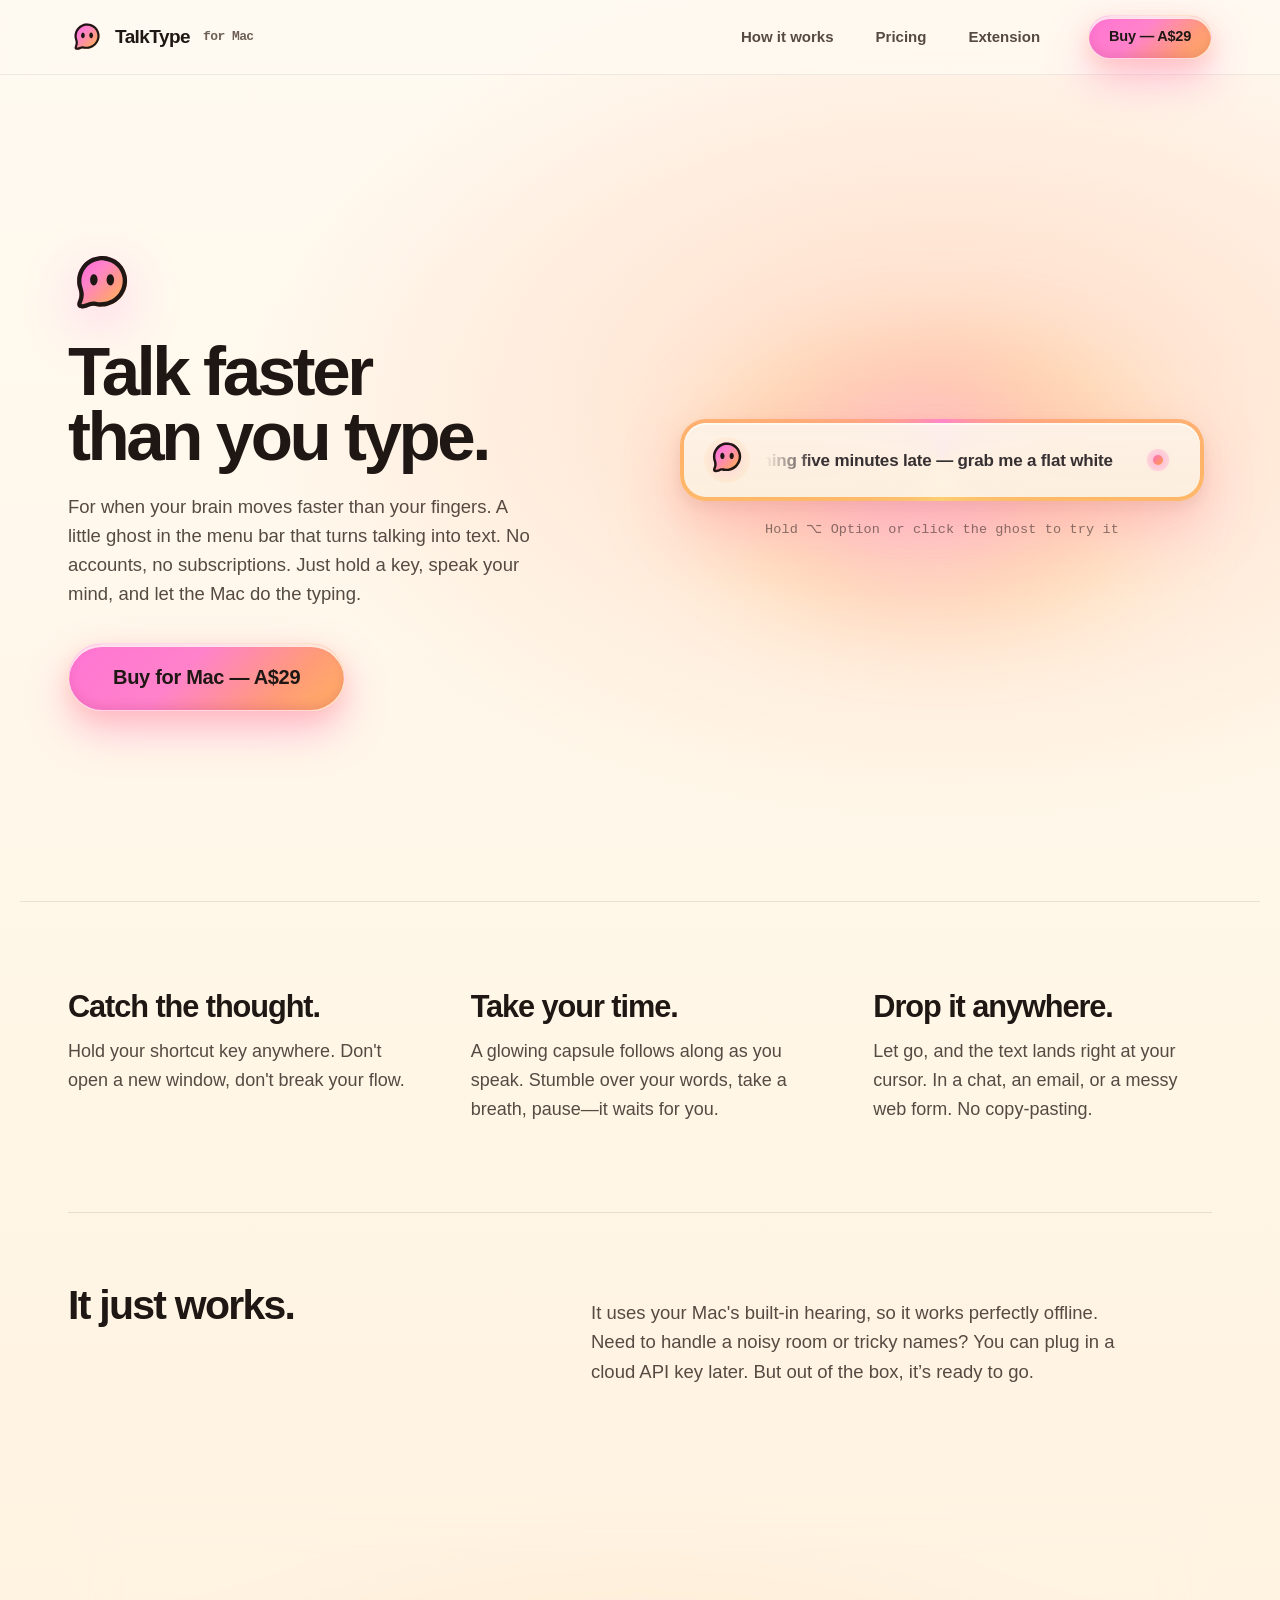
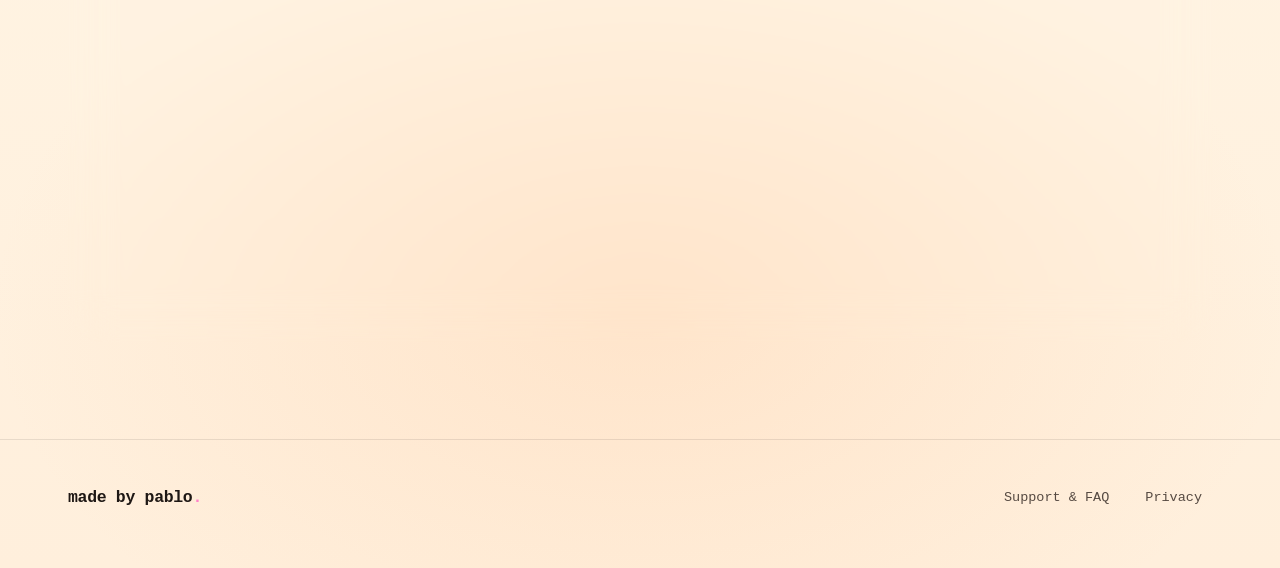
==== commit cda2730d: "style: 💅 compact 100vh hero, live HUD hint, and 3-column typographic layout" ====
--- a/site/index.html
+++ b/site/index.html
@@ -52,7 +52,7 @@
   }
   </script>
 
-  <link rel="stylesheet" href="styles.css?v=8">
+  <link rel="stylesheet" href="styles.css?v=9">
 </head>
 <body>
 
@@ -78,20 +78,20 @@
 
   <main id="main">
 
-    <!-- ============================================================ SECTION 1: THE HERO (2-COLUMN: HOOK LEFT, SINGLE CAPSULE RIGHT) -->
+    <!-- ============================================================ 1. THE 100vh HERO (EVERYTHING ABOVE THE FOLD) -->
     <section class="hero wrap">
       <div class="hero-spread">
 
-        <!-- Left Column: Massive Editorial Hook -->
+        <!-- Left Column: The Hook -->
         <div class="hero-copy">
-          <img class="hero-ghost" src="assets/ghost.svg" alt="TalkType ghost" width="76" height="76">
+          <img class="hero-ghost" src="assets/ghost.svg" alt="TalkType ghost" width="68" height="68">
 
           <h1 class="display">
             Talk faster than you type.
           </h1>
 
           <p class="lede">
-            For when your brain moves faster than your fingers. A little ghost in the menu bar that turns talking into text. No accounts to make, no subscriptions to cancel. Just hold a key, speak your mind, and let the Mac do the typing.
+            For when your brain moves faster than your fingers. A little ghost in the menu bar that turns talking into text. No accounts, no subscriptions. Just hold a key, speak your mind, and let the Mac do the typing.
           </p>
 
           <div class="hero-actions">
@@ -99,7 +99,7 @@
           </div>
         </div>
 
-        <!-- Right Column: Single Uncluttered Glowing HUD Capsule Floating in Empty Warm Space -->
+        <!-- Right Column: The Live HUD & Minimalist Hint -->
         <div class="hero-stage-col">
           <div id="hud-demo-stage" role="region" aria-label="Live TalkType capsule">
             <div class="hud-ambient-glow" aria-hidden="true"></div>
@@ -127,86 +127,84 @@
                 </div>
               </div>
             </div>
+
+            <span class="hud-hint" id="hud-hint">Hold ⌥ Option or click the ghost to try it</span>
           </div>
         </div>
 
       </div>
     </section>
 
-    <!-- ============================================================ SECTION 2: THE FLOW (STAGGERED ASYMMETRIC BLUSH LOZENGES) -->
-    <section id="flow" class="section wrap">
-      <div class="steps-staggered">
-        <article class="step-lozenge step-left">
+    <!-- ============================================================ 2. THE 3-COLUMN TYPOGRAPHY GRID (NO BOXES, PURE EDITORIAL) -->
+    <section id="flow" class="flow-section wrap">
+      <div class="flow-grid">
+        <div class="flow-col">
           <h2>Catch the thought.</h2>
-          <p>Hold your shortcut key anywhere. Don't open a new window, don't break your flow. Just talk before you forget what you were going to say.</p>
-        </article>
-
-        <article class="step-lozenge step-right">
+          <p>Hold your shortcut key anywhere. Don't open a new window, don't break your flow.</p>
+        </div>
+
+        <div class="flow-col">
           <h2>Take your time.</h2>
           <p>A glowing capsule follows along as you speak. Stumble over your words, take a breath, pause—it waits for you.</p>
-        </article>
-
-        <article class="step-lozenge step-mid">
-          <h2>Drop it exactly where you need it.</h2>
-          <p>Let go, and the clean text lands right at your cursor. In a chat, an email, a messy web form, or a blank document. No copy-pasting required.</p>
-        </article>
+        </div>
+
+        <div class="flow-col">
+          <h2>Drop it anywhere.</h2>
+          <p>Let go, and the text lands right at your cursor. In a chat, an email, or a messy web form. No copy-pasting.</p>
+        </div>
+      </div>
+
+      <!-- The Tech: Compact Editorial Note -->
+      <div class="tech-editorial">
+        <h2>It just works.</h2>
+        <p>
+          It uses your Mac's built-in hearing, so it works perfectly offline. Need to handle a noisy room or tricky names? You can plug in a cloud API key later. But out of the box, it’s ready to go.
+        </p>
       </div>
     </section>
 
-    <!-- ============================================================ SECTION 3: TRANSLATED FOR HUMANS ("IT JUST WORKS.") -->
-    <section class="section wrap">
-      <div class="works-spread">
-        <div class="works-lozenge">
-          <h2>It just works.</h2>
-          <p>
-            It uses your Mac's built-in hearing, so it works perfectly on an airplane, in a cafe, or when your Wi-Fi is terrible. Want it to spell your friends' tricky names perfectly or handle a noisy room? You can give it a brain boost in the settings later. But out of the box, it’s ready to go.
-          </p>
-        </div>
-      </div>
-    </section>
-
-    <!-- ============================================================ SECTION 4: THE CLOSE (CHECKOUT TICKET) -->
-    <section id="pricing" class="section wrap">
+    <!-- ============================================================ 3. THE CHECKOUT TICKET (UNIFIED & CLASSY) -->
+    <section id="pricing" class="pricing-section wrap">
       <div class="pricing-ticket">
-        <div class="ticket-main">
-          <h2 class="ticket-title">One price. Yours forever.</h2>
+        <div class="ticket-left">
+          <h2 class="ticket-title">One price.<br>Yours forever.</h2>
           <div class="price">
             <span class="cur">A$</span><span class="amount">29</span>
           </div>
-          <p class="price-statement">A$29. No monthly fees, no meters counting down. Buy it once, and it’s yours.</p>
+          <p class="price-statement">No monthly fees, no meters counting down. Buy it once, and it’s yours.</p>
+        </div>
+
+        <div class="ticket-right">
+          <ul class="includes">
+            <li>
+              <svg viewBox="0 0 20 20" fill="none" aria-hidden="true"><path d="M4.5 10.5l3.6 3.6 7.4-8.2" stroke="currentColor" stroke-width="2.4" stroke-linecap="round" stroke-linejoin="round"/></svg>
+              <span>Lifetime license for one Mac.</span>
+            </li>
+            <li>
+              <svg viewBox="0 0 20 20" fill="none" aria-hidden="true"><path d="M4.5 10.5l3.6 3.6 7.4-8.2" stroke="currentColor" stroke-width="2.4" stroke-linecap="round" stroke-linejoin="round"/></svg>
+              <span>Notarized DMG — installs safely without warnings.</span>
+            </li>
+            <li>
+              <svg viewBox="0 0 20 20" fill="none" aria-hidden="true"><path d="M4.5 10.5l3.6 3.6 7.4-8.2" stroke="currentColor" stroke-width="2.4" stroke-linecap="round" stroke-linejoin="round"/></svg>
+              <span>Universal binary (Apple Silicon &amp; Intel).</span>
+            </li>
+            <li>
+              <svg viewBox="0 0 20 20" fill="none" aria-hidden="true"><path d="M4.5 10.5l3.6 3.6 7.4-8.2" stroke="currentColor" stroke-width="2.4" stroke-linecap="round" stroke-linejoin="round"/></svg>
+              <span>Includes the TalkType Chrome extension.</span>
+            </li>
+          </ul>
 
           <div class="ticket-actions">
             <a class="pill pill-hot pill-hero" href="buy.html" data-buy>Buy for Mac — A$29</a>
-            <a class="pill pill-quiet" href="thanks.html">Already purchased · Download</a>
-          </div>
-        </div>
-
-        <div class="ticket-specs">
-          <ul class="includes">
-            <li>
-              <svg viewBox="0 0 20 20" fill="none" aria-hidden="true"><path d="M4.5 10.5l3.6 3.6 7.4-8.2" stroke="currentColor" stroke-width="2.4" stroke-linecap="round" stroke-linejoin="round"/></svg>
-              <span>Lifetime license for one Mac.</span>
-            </li>
-            <li>
-              <svg viewBox="0 0 20 20" fill="none" aria-hidden="true"><path d="M4.5 10.5l3.6 3.6 7.4-8.2" stroke="currentColor" stroke-width="2.4" stroke-linecap="round" stroke-linejoin="round"/></svg>
-              <span>Notarized DMG — installs safely without warnings.</span>
-            </li>
-            <li>
-              <svg viewBox="0 0 20 20" fill="none" aria-hidden="true"><path d="M4.5 10.5l3.6 3.6 7.4-8.2" stroke="currentColor" stroke-width="2.4" stroke-linecap="round" stroke-linejoin="round"/></svg>
-              <span>Universal binary (Apple Silicon &amp; Intel).</span>
-            </li>
-            <li>
-              <svg viewBox="0 0 20 20" fill="none" aria-hidden="true"><path d="M4.5 10.5l3.6 3.6 7.4-8.2" stroke="currentColor" stroke-width="2.4" stroke-linecap="round" stroke-linejoin="round"/></svg>
-              <span>Includes the TalkType Chrome extension.</span>
-            </li>
-          </ul>
+            <a class="already-link" href="thanks.html">Already purchased · Download</a>
+          </div>
         </div>
       </div>
     </section>
 
   </main>
 
-  <!-- ============================================================ SECTION 5: MINIMALIST FOOTER -->
+  <!-- ============================================================ 4. MINIMALIST FOOTER -->
   <footer class="footer">
     <div class="wrap footer-inner">
       <a class="made" href="https://pibul.us" target="_blank" rel="noopener">made by pablo<span class="made-dot">.</span></a>
@@ -217,6 +215,6 @@
     </div>
   </footer>
 
-  <script src="app.js?v=8" defer></script>
+  <script src="app.js?v=9" defer></script>
 </body>
 </html>
--- a/site/styles.css
+++ b/site/styles.css
@@ -1,6 +1,6 @@
-/* TalkType for Mac — Warm, Tactile Glassmorphism.
-   2-column Hero with uncluttered floating HUD capsule, staggered blush lozenges,
-   human-translated copy, premium checkout ticket, and minimalist footer. */
+/* TalkType for Mac — Classy, Compact, High-Converting Desktop Brochure.
+   100vh 2-column Hero, live glowing HUD capsule + monospace hint,
+   pure 3-column typography grid on warm cream, and unified checkout ticket. */
 
 @property --hud-angle {
   syntax: '<angle>';
@@ -17,7 +17,7 @@
   --ink: #1e1714;
   --ink-soft: #564a42;
   --ink-mute: #6e6056;
-  --line: rgba(30, 23, 20, 0.11);
+  --line: rgba(30, 23, 20, 0.10);
   --line-soft: rgba(30, 23, 20, 0.07);
   --pink: #ff82ca;
   --tangerine: #ffb060;
@@ -51,10 +51,9 @@
   line-height: 1.6;
   -webkit-font-smoothing: antialiased;
   background:
-    radial-gradient(1100px 660px at 76% 12%, rgba(255, 178, 142, 0.48), transparent 70%),
-    radial-gradient(920px 600px at 14% 42%, rgba(255, 130, 202, 0.14), transparent 72%),
-    radial-gradient(1040px 640px at 80% 76%, rgba(255, 190, 140, 0.28), transparent 70%),
-    linear-gradient(180deg, #fffaf1 0%, #fff6e6 48%, #ffefdc 100%);
+    radial-gradient(1000px 620px at 74% 18%, rgba(255, 180, 146, 0.42), transparent 70%),
+    radial-gradient(900px 580px at 50% 88%, rgba(255, 190, 140, 0.24), transparent 72%),
+    linear-gradient(180deg, #fffaf1 0%, #fff6e6 50%, #ffefdc 100%);
   background-repeat: no-repeat;
   overflow-x: clip;
 }
@@ -91,7 +90,7 @@
 
 .wrap {
   width: 100%;
-  max-width: 1280px;
+  max-width: 1240px;
   margin: 0 auto;
   padding: 0 48px;
 }
@@ -103,7 +102,7 @@
   position: sticky;
   top: 0;
   z-index: 50;
-  background: rgba(255, 250, 241, 0.82);
+  background: rgba(255, 250, 241, 0.84);
   backdrop-filter: saturate(1.25) blur(20px);
   -webkit-backdrop-filter: saturate(1.25) blur(20px);
   border-bottom: 1px solid var(--line-soft);
@@ -112,7 +111,7 @@
   display: flex;
   align-items: center;
   gap: 20px;
-  min-height: 76px;
+  min-height: 74px;
 }
 .brand {
   display: inline-flex;
@@ -220,18 +219,12 @@
   background: var(--paper);
   transform: translateY(-3px) scale(1.025);
   border-color: rgba(255, 130, 202, 0.45);
-  box-shadow:
-    0 18px 36px rgba(255, 130, 202, 0.16),
-    0 6px 14px rgba(30, 23, 20, 0.06);
-}
-.pill-quiet:active {
-  transform: translateY(1px) scale(0.97);
 }
 .pill-hero {
-  min-height: 70px;
-  height: 70px;
-  padding: 0 46px;
-  font-size: 20.5px;
+  min-height: 68px;
+  height: 68px;
+  padding: 0 44px;
+  font-size: 20px;
 }
 .pill-sm {
   min-height: 44px;
@@ -240,15 +233,20 @@
   font-size: 14.5px;
 }
 
-/* ---------------------------------------------------------------- SECTION 1: HERO 2-COLUMN SPREAD */
+/* ---------------------------------------------------------------- 1. THE 100vh HERO (ABOVE THE FOLD) */
 
 .hero {
-  padding: 92px 0 48px;
+  min-height: calc(100vh - 74px);
+  display: flex;
+  align-items: center;
+  padding-top: 32px;
+  padding-bottom: 48px;
 }
 .hero-spread {
+  width: 100%;
   display: grid;
-  grid-template-columns: minmax(0, 1.02fr) minmax(0, 0.98fr);
-  gap: 4.5rem;
+  grid-template-columns: minmax(0, 1fr) minmax(0, 1fr);
+  gap: 4rem;
   align-items: center;
 }
 .hero-copy,
@@ -260,20 +258,20 @@
 }
 .hero-ghost {
   display: block;
-  width: 78px;
-  height: 78px;
-  margin-bottom: 24px;
-  filter: drop-shadow(0 18px 28px rgba(255, 96, 224, 0.28));
+  width: 68px;
+  height: 68px;
+  margin-bottom: 22px;
+  filter: drop-shadow(0 16px 26px rgba(255, 96, 224, 0.28));
   animation: hover 6s ease-in-out infinite;
 }
 @keyframes hover {
   0%, 100% { transform: translateY(0) rotate(-1.5deg); }
-  50% { transform: translateY(-8px) rotate(1.5deg); }
+  50% { transform: translateY(-7px) rotate(1.5deg); }
 }
 
 h1.display {
   margin: 0;
-  font-size: clamp(3.8rem, 5.8vw, 6.4rem);
+  font-size: clamp(3.6rem, 5.4vw, 5.8rem);
   line-height: 0.94;
   letter-spacing: -0.05em;
   font-weight: 800;
@@ -283,11 +281,11 @@
 }
 
 .lede {
-  margin-top: 28px;
+  margin-top: 24px;
   color: var(--ink-soft);
-  font-size: clamp(19.5px, 1.45vw, 22.5px);
+  font-size: clamp(18.5px, 1.38vw, 21.5px);
   line-height: 1.56;
-  max-width: 48ch;
+  max-width: 46ch;
   text-align: left;
 }
 
@@ -296,28 +294,29 @@
   flex-wrap: wrap;
   gap: 16px;
   justify-content: flex-start;
-  margin-top: 40px;
-}
-
-/* ---------------------------------------------------------------- RIGHT COLUMN: UNCLUTTERED FLOATING LIVE HUD */
+  margin-top: 34px;
+}
+
+/* ---------------------------------------------------------------- RIGHT COLUMN: LIVE HUD & MONOSPACE HINT */
 
 #hud-demo-stage {
   position: relative;
   width: 100%;
-  min-height: 360px;
-  display: flex;
+  display: flex;
+  flex-direction: column;
   align-items: center;
   justify-content: center;
-  padding: 40px 12px;
+  gap: 18px;
+  padding: 36px 8px;
 }
 
 .hud-ambient-glow {
   position: absolute;
-  width: 580px;
-  height: 320px;
+  width: 560px;
+  height: 300px;
   border-radius: 50%;
   background:
-    radial-gradient(circle at 46% 48%, rgba(255, 130, 202, 0.38) 0%, rgba(255, 176, 96, 0.30) 42%, rgba(255, 209, 89, 0.14) 68%, transparent 82%);
+    radial-gradient(circle at 46% 48%, rgba(255, 130, 202, 0.36) 0%, rgba(255, 176, 96, 0.28) 44%, rgba(255, 209, 89, 0.14) 68%, transparent 82%);
   filter: blur(36px);
   pointer-events: none;
   z-index: 0;
@@ -334,7 +333,7 @@
   z-index: 2;
   width: 100%;
   max-width: 560px;
-  min-height: 82px;
+  min-height: 80px;
   padding: 14px 20px;
   border-radius: 26px;
   display: flex;
@@ -354,19 +353,19 @@
   backdrop-filter: saturate(1.4) blur(22px);
   -webkit-backdrop-filter: saturate(1.4) blur(22px);
   box-shadow:
-    0 28px 64px rgba(255, 130, 202, 0.34),
-    0 12px 32px rgba(255, 176, 96, 0.22),
-    0 6px 16px rgba(30, 23, 20, 0.09),
+    0 28px 64px rgba(255, 130, 202, 0.32),
+    0 12px 32px rgba(255, 176, 96, 0.20),
+    0 6px 16px rgba(30, 23, 20, 0.08),
     0 2px 0 rgba(255, 254, 247, 0.75) inset;
   animation: hud-spin 4s linear infinite;
   transition: transform 0.32s var(--spring), box-shadow 0.28s ease;
 }
 .hud-live:hover {
-  transform: translateY(-4px) scale(1.018);
+  transform: translateY(-3px) scale(1.015);
   box-shadow:
-    0 36px 76px rgba(255, 130, 202, 0.44),
-    0 16px 38px rgba(255, 176, 96, 0.28),
-    0 8px 20px rgba(30, 23, 20, 0.11),
+    0 34px 72px rgba(255, 130, 202, 0.42),
+    0 16px 38px rgba(255, 176, 96, 0.26),
+    0 8px 20px rgba(30, 23, 20, 0.10),
     0 2px 0 rgba(255, 254, 247, 0.85) inset;
 }
 @keyframes hud-spin {
@@ -379,8 +378,8 @@
   padding: 0;
   cursor: pointer;
   flex: 0 0 auto;
-  width: 48px;
-  height: 48px;
+  width: 46px;
+  height: 46px;
   border-radius: 50%;
   display: inline-flex;
   align-items: center;
@@ -424,7 +423,7 @@
 
 .hud-stream-text {
   font-family: var(--sans);
-  font-size: 17.5px;
+  font-size: 17px;
   font-weight: 600;
   letter-spacing: -0.01em;
   color: rgba(38, 31, 36, 0.92);
@@ -509,139 +508,110 @@
 }
 .hud-ind-ready svg { width: 15px; height: 15px; }
 
-/* ---------------------------------------------------------------- SECTION 2: THE FLOW (STAGGERED BLUSH LOZENGES) */
-
-.section {
+.hud-hint {
   position: relative;
-  padding: 144px 0 0;
-  scroll-margin-top: 80px;
-}
-
-.steps-staggered {
-  display: flex;
-  flex-direction: column;
+  z-index: 2;
+  font-family: var(--mono);
+  font-size: 13.5px;
+  font-weight: 500;
+  letter-spacing: 0.01em;
+  color: var(--ink);
+  opacity: 0.52;
+  text-align: center;
+}
+
+/* ---------------------------------------------------------------- 2. THE 3-COLUMN TYPOGRAPHY GRID (NO BOXES) */
+
+.flow-section {
+  padding-top: 88px;
+  padding-bottom: 24px;
+  border-top: 1px solid var(--line);
+  scroll-margin-top: 76px;
+}
+
+.flow-grid {
+  display: grid;
+  grid-template-columns: repeat(3, minmax(0, 1fr));
+  gap: 4rem;
+  align-items: start;
+}
+
+.flow-col {
+  text-align: left;
+}
+.flow-col h2 {
+  margin: 0 0 14px;
+  font-size: clamp(1.75rem, 2.4vw, 2.25rem);
+  line-height: 1.08;
+  letter-spacing: -0.035em;
+  font-weight: 800;
+  color: var(--ink);
+}
+.flow-col p {
+  color: var(--ink-soft);
+  font-size: 18px;
+  line-height: 1.6;
+  max-width: 34ch;
+}
+
+/* Compact Tech Editorial directly beneath the 3-column grid */
+.tech-editorial {
+  margin-top: 88px;
+  padding-top: 72px;
+  border-top: 1px solid var(--line);
+  display: grid;
+  grid-template-columns: 0.85fr 1.15fr;
+  gap: 4rem;
+  align-items: baseline;
+  text-align: left;
+}
+.tech-editorial h2 {
+  margin: 0;
+  font-size: clamp(2.1rem, 3.2vw, 3rem);
+  line-height: 1.02;
+  letter-spacing: -0.042em;
+  font-weight: 800;
+  color: var(--ink);
+}
+.tech-editorial p {
+  color: var(--ink-soft);
+  font-size: clamp(18.5px, 1.4vw, 21px);
+  line-height: 1.6;
+  max-width: 54ch;
+}
+
+/* ---------------------------------------------------------------- 3. THE CHECKOUT TICKET (UNIFIED & CLASSY) */
+
+.pricing-section {
+  padding-top: 88px;
+  scroll-margin-top: 76px;
+}
+
+.pricing-ticket {
+  display: grid;
+  grid-template-columns: 0.95fr 1.05fr;
   gap: 56px;
-}
-
-.step-lozenge {
-  position: relative;
-  width: min(680px, 64%);
-  padding: 4rem 4.2rem;
+  align-items: center;
+  padding: 4rem 4.4rem;
   border-radius: 36px;
   text-align: left;
   background:
-    radial-gradient(480px 240px at 15% 0%, rgba(255, 176, 96, 0.10), transparent 70%),
-    linear-gradient(145deg, rgba(255, 253, 248, 0.72) 0%, rgba(255, 130, 202, 0.055) 60%, rgba(255, 186, 130, 0.075) 100%);
-  backdrop-filter: saturate(1.2) blur(20px);
-  -webkit-backdrop-filter: saturate(1.2) blur(20px);
-  border: 1.5px solid rgba(255, 130, 202, 0.22);
-  box-shadow:
-    0 32px 76px rgba(255, 130, 202, 0.13),
-    0 12px 32px rgba(30, 23, 20, 0.04),
-    0 2px 0 rgba(255, 254, 248, 0.92) inset;
-  transition: transform 0.34s var(--spring), box-shadow 0.28s ease, border-color 0.22s ease;
-}
-.step-lozenge:hover {
-  transform: translateY(-6px) scale(1.012);
-  border-color: rgba(255, 130, 202, 0.44);
-  box-shadow:
-    0 40px 90px rgba(255, 130, 202, 0.20),
-    0 16px 38px rgba(255, 176, 96, 0.12),
-    0 2px 0 rgba(255, 254, 248, 0.96) inset;
-}
-
-.step-lozenge.step-left {
-  margin-left: 0;
-  margin-right: auto;
-}
-.step-lozenge.step-right {
-  margin-left: auto;
-  margin-right: 0;
-}
-.step-lozenge.step-mid {
-  margin-left: 16%;
-  margin-right: auto;
-}
-
-.step-lozenge h2 {
-  margin: 0 0 16px;
-  font-size: clamp(2.2rem, 3.6vw, 3.3rem);
-  line-height: 1.02;
-  letter-spacing: -0.042em;
-  font-weight: 800;
-  color: var(--ink);
-}
-.step-lozenge p {
-  color: var(--ink-soft);
-  font-size: clamp(19px, 1.45vw, 22px);
-  line-height: 1.58;
-  max-width: 46ch;
-}
-
-/* ---------------------------------------------------------------- SECTION 3: "IT JUST WORKS." (UNIFIED WARM SPREAD) */
-
-.works-spread {
-  display: flex;
-  justify-content: flex-end;
-}
-.works-lozenge {
-  width: min(860px, 78%);
-  padding: 4.2rem 4.6rem;
-  border-radius: 40px;
-  text-align: left;
-  background:
-    radial-gradient(560px 280px at 85% 15%, rgba(255, 176, 96, 0.18), transparent 72%),
-    radial-gradient(480px 260px at 15% 85%, rgba(255, 130, 202, 0.14), transparent 70%),
-    linear-gradient(150deg, rgba(255, 253, 248, 0.80) 0%, rgba(255, 130, 202, 0.055) 55%, rgba(255, 234, 212, 0.45) 100%);
-  backdrop-filter: saturate(1.2) blur(22px);
-  -webkit-backdrop-filter: saturate(1.2) blur(22px);
-  border: 1.5px solid rgba(255, 130, 202, 0.26);
-  box-shadow:
-    0 34px 80px rgba(255, 130, 202, 0.14),
-    0 14px 36px rgba(30, 23, 20, 0.05),
-    0 2px 0 rgba(255, 254, 248, 0.92) inset;
-}
-.works-lozenge h2 {
-  margin: 0 0 18px;
-  font-size: clamp(2.5rem, 4.2vw, 3.8rem);
-  line-height: 1.0;
-  letter-spacing: -0.045em;
-  font-weight: 800;
-  color: var(--ink);
-}
-.works-lozenge p {
-  color: var(--ink-soft);
-  font-size: clamp(19.5px, 1.5vw, 23px);
-  line-height: 1.6;
-  max-width: 54ch;
-}
-
-/* ---------------------------------------------------------------- SECTION 4: THE CLOSE (PREMIUM TICKET) */
-
-.pricing-ticket {
-  display: grid;
-  grid-template-columns: 1.08fr 0.92fr;
-  gap: 56px;
-  padding: 4.2rem 4.6rem;
-  border-radius: 40px;
-  text-align: left;
-  background:
-    radial-gradient(640px 340px at 90% 10%, rgba(255, 130, 202, 0.18), transparent 72%),
-    radial-gradient(540px 300px at 10% 95%, rgba(255, 176, 96, 0.18), transparent 70%),
-    linear-gradient(150deg, rgba(255, 253, 248, 0.88) 0%, rgba(255, 130, 202, 0.06) 55%, rgba(255, 232, 210, 0.54) 100%);
+    radial-gradient(640px 340px at 90% 10%, rgba(255, 130, 202, 0.16), transparent 72%),
+    radial-gradient(540px 300px at 10% 95%, rgba(255, 176, 96, 0.16), transparent 70%),
+    linear-gradient(150deg, rgba(255, 253, 248, 0.88) 0%, rgba(255, 130, 202, 0.05) 55%, rgba(255, 232, 210, 0.50) 100%);
   backdrop-filter: blur(22px);
   -webkit-backdrop-filter: blur(22px);
-  border: 1.5px solid rgba(255, 130, 202, 0.32);
+  border: 1.5px solid rgba(255, 130, 202, 0.30);
   box-shadow:
-    0 40px 92px rgba(255, 130, 202, 0.18),
-    0 18px 44px rgba(30, 23, 20, 0.06),
+    0 36px 84px rgba(255, 130, 202, 0.16),
+    0 16px 40px rgba(30, 23, 20, 0.05),
     0 2px 0 rgba(255, 254, 248, 0.94) inset;
 }
 
 .ticket-title {
-  margin: 0 0 14px;
-  font-size: clamp(2.5rem, 4.2vw, 3.8rem);
-  line-height: 1.0;
+  margin: 0 0 16px;
+  font-size: clamp(2.4rem, 3.8vw, 3.5rem);
+  line-height: 0.98;
   letter-spacing: -0.045em;
   font-weight: 800;
 }
@@ -650,39 +620,31 @@
   display: flex;
   align-items: baseline;
   gap: 8px;
-  margin: 14px 0 12px;
+  margin: 12px 0 12px;
 }
 .price .cur {
-  font-size: 30px;
+  font-size: 28px;
   font-weight: 800;
   color: var(--ink-mute);
 }
 .price .amount {
-  font-size: clamp(4.4rem, 6vw, 6.2rem);
+  font-size: clamp(4.2rem, 5.6vw, 5.8rem);
   font-weight: 800;
   letter-spacing: -0.055em;
   line-height: 0.92;
 }
 .price-statement {
-  font-size: clamp(18.5px, 1.35vw, 21px);
-  font-weight: 600;
-  line-height: 1.5;
+  font-size: 18px;
+  font-weight: 500;
+  line-height: 1.55;
   color: var(--ink-soft);
-  max-width: 40ch;
-  margin-bottom: 32px;
-}
-
-.ticket-actions {
-  display: flex;
-  flex-wrap: wrap;
-  gap: 14px;
-  align-items: center;
-}
-
-.ticket-specs {
+  max-width: 34ch;
+}
+
+.ticket-right {
   display: flex;
   flex-direction: column;
-  justify-content: center;
+  gap: 32px;
   border-left: 1.5px solid rgba(30, 23, 20, 0.09);
   padding-left: 48px;
 }
@@ -691,30 +653,49 @@
   margin: 0;
   padding: 0;
   display: grid;
-  gap: 22px;
+  gap: 16px;
 }
 .includes li {
   display: flex;
-  gap: 14px;
+  gap: 13px;
   align-items: flex-start;
-  font-size: 18px;
+  font-size: 17.5px;
   font-weight: 600;
   line-height: 1.45;
   color: var(--ink);
 }
 .includes li svg {
   flex: 0 0 auto;
-  width: 22px;
-  height: 22px;
+  width: 21px;
+  height: 21px;
   margin-top: 2px;
   color: #d94b94;
 }
 
-/* ---------------------------------------------------------------- SECTION 5: MINIMALIST FOOTER */
+.ticket-actions {
+  display: flex;
+  flex-wrap: wrap;
+  align-items: center;
+  gap: 18px 24px;
+}
+.already-link {
+  font-family: var(--mono);
+  font-size: 13.5px;
+  font-weight: 600;
+  color: var(--ink-soft);
+  text-decoration: underline;
+  text-underline-offset: 4px;
+  transition: color 0.15s;
+}
+.already-link:hover {
+  color: var(--ink);
+}
+
+/* ---------------------------------------------------------------- 4. MINIMALIST FOOTER */
 
 .footer {
-  margin-top: 132px;
-  padding: 40px 0 56px;
+  margin-top: 96px;
+  padding: 36px 0 48px;
   border-top: 1px solid var(--line);
 }
 .footer-inner {
@@ -729,7 +710,7 @@
   align-items: center;
   min-height: 44px;
   font-family: var(--mono);
-  font-size: 17px;
+  font-size: 16.5px;
   font-weight: 800;
   letter-spacing: -0.02em;
   color: var(--ink);
@@ -919,31 +900,35 @@
 
 @media (max-width: 1024px) {
   .wrap { padding: 0 28px; }
+  .hero {
+    min-height: auto;
+    padding-top: 48px;
+    padding-bottom: 56px;
+  }
   .hero-spread {
     grid-template-columns: minmax(0, 1fr);
-    gap: 32px;
+    gap: 36px;
   }
   #hud-demo-stage {
-    min-height: 200px;
     padding: 24px 0;
   }
-  .step-lozenge,
-  .step-lozenge.step-left,
-  .step-lozenge.step-right,
-  .step-lozenge.step-mid,
-  .works-lozenge {
-    width: 100%;
-    max-width: 100%;
-    margin-left: 0;
-    margin-right: 0;
-    padding: 2.8rem 2.4rem;
+  .flow-grid {
+    grid-template-columns: 1fr;
+    gap: 36px;
+  }
+  .flow-col p { max-width: 52ch; }
+  .tech-editorial {
+    grid-template-columns: 1fr;
+    gap: 16px;
+    margin-top: 56px;
+    padding-top: 56px;
   }
   .pricing-ticket {
     grid-template-columns: 1fr;
     gap: 36px;
     padding: 3rem 2.4rem;
   }
-  .ticket-specs {
+  .ticket-right {
     border-left: none;
     border-top: 1.5px solid rgba(30, 23, 20, 0.09);
     padding-left: 0;
@@ -955,19 +940,18 @@
 
 @media (max-width: 640px) {
   .wrap { padding: 0 18px; }
-  .hero { padding-top: 36px; }
-  .hero-ghost { width: 60px; height: 60px; margin-bottom: 18px; }
+  .hero { padding-top: 32px; padding-bottom: 40px; }
+  .hero-ghost { width: 58px; height: 58px; margin-bottom: 16px; }
   .pill-hero { min-height: 60px; height: 60px; padding: 0 28px; font-size: 18px; width: 100%; }
   .ticket-actions .pill { width: 100%; }
   .topbar-inner { min-height: 62px; gap: 10px; }
   .brand span.tag { display: none; }
   .hud-live { padding: 11px 15px; min-height: 70px; border-radius: 22px; }
   .hud-stream-text { font-size: 15.5px; }
-  .section { padding-top: 88px; }
-  .steps-staggered { gap: 28px; }
-  .step-lozenge, .works-lozenge, .pricing-ticket { padding: 2.2rem 1.8rem; border-radius: 28px; }
+  .flow-section, .pricing-section { padding-top: 56px; }
+  .pricing-ticket { padding: 2.2rem 1.6rem; border-radius: 28px; }
   .prose-grid { grid-template-columns: 1fr; }
-  .footer { margin-top: 84px; padding: 32px 0 44px; }
+  .footer { margin-top: 64px; padding: 28px 0 40px; }
   .footer-inner { flex-direction: column; align-items: flex-start; gap: 8px; }
   .footer-links { margin-left: -10px; }
 }
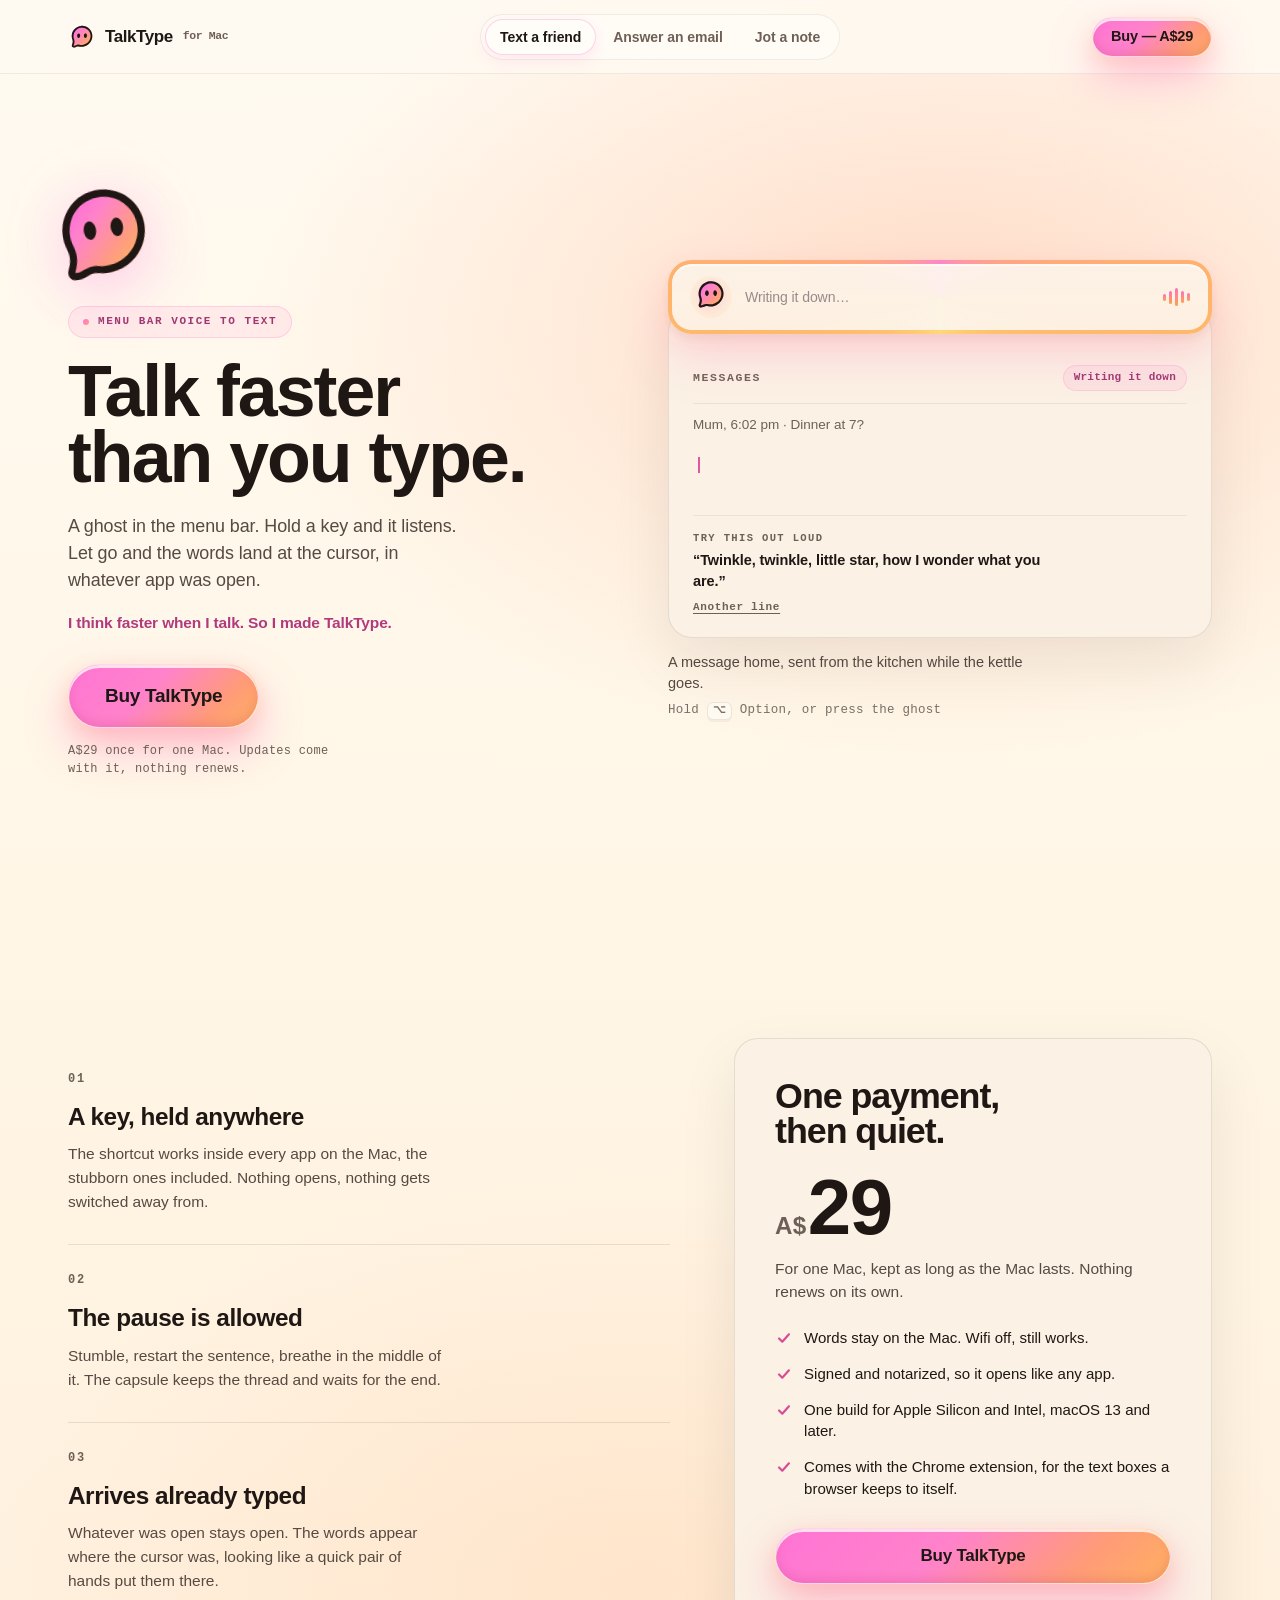
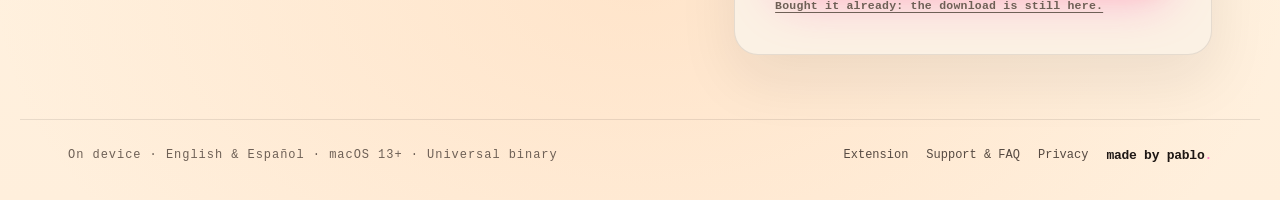
==== commit 25dcc103: "feat: ✨ two plates, three scenes, and a microphone that works The shop is now exactly two viewports " ====
--- a/site/index.html
+++ b/site/index.html
@@ -3,8 +3,8 @@
 <head>
   <meta charset="utf-8">
   <meta name="viewport" content="width=device-width, initial-scale=1">
-  <title>TalkType for Mac — Talk faster than you type.</title>
-  <meta name="description" content="For when your brain moves faster than your fingers. A little ghost in the menu bar that turns talking into text. A$29, one time, yours forever.">
+  <title>TalkType for Mac: talk faster than you type, A$29 once</title>
+  <meta name="description" content="A little ghost in the menu bar that turns talking into text, anywhere on the Mac. On device, English and Español, A$29 once. No account, no subscription.">
   <meta name="theme-color" content="#fff6e6">
   <meta name="color-scheme" content="light">
   <link rel="canonical" href="https://mac.talktype.app/">
@@ -15,7 +15,7 @@
   <meta property="og:title" content="TalkType for Mac — Talk faster than you type.">
   <meta property="og:site_name" content="TalkType for Mac">
   <meta property="og:locale" content="en_AU">
-  <meta property="og:description" content="For when your brain moves faster than your fingers. A little ghost in the menu bar that turns talking into text. A$29, one time, yours forever.">
+  <meta property="og:description" content="A little ghost in the menu bar that turns talking into text, anywhere on the Mac. On device, English and Español, A$29 once. No account, no subscription.">
   <meta property="og:image" content="https://mac.talktype.app/assets/og-card.png">
   <meta property="og:image:width" content="1200">
   <meta property="og:image:height" content="630">
@@ -23,7 +23,7 @@
   <meta property="og:url" content="https://mac.talktype.app/">
   <meta name="twitter:card" content="summary_large_image">
   <meta name="twitter:title" content="TalkType for Mac — Talk faster than you type.">
-  <meta name="twitter:description" content="For when your brain moves faster than your fingers. A little ghost in the menu bar that turns talking into text. A$29, one time, yours forever.">
+  <meta name="twitter:description" content="A little ghost in the menu bar that turns talking into text, anywhere on the Mac. On device, English and Español, A$29 once. No account, no subscription.">
   <meta name="twitter:image" content="https://mac.talktype.app/assets/og-card.png">
 
   <script type="application/ld+json">
@@ -33,7 +33,7 @@
     "name": "TalkType for Mac",
     "operatingSystem": "macOS 13.0 or later",
     "applicationCategory": "ProductivityApplication",
-    "description": "A little ghost in the menu bar that turns talking into text wherever your cursor is.",
+    "description": "A little ghost in the menu bar that turns talking into text wherever the cursor is.",
     "url": "https://mac.talktype.app/",
     "image": "https://mac.talktype.app/assets/og-card.png",
     "softwareVersion": "1.0",
@@ -52,7 +52,7 @@
   }
   </script>
 
-  <link rel="stylesheet" href="styles.css?v=9">
+  <link rel="stylesheet" href="styles.css?v=10">
 </head>
 <body>
 
@@ -61,160 +61,170 @@
   <header class="topbar">
     <div class="wrap topbar-inner">
       <a class="brand" href="/">
-        <img src="assets/ghost.svg" alt="" width="34" height="34">
+        <img src="assets/ghost.svg" alt="" width="28" height="28">
         <span>TalkType</span>
         <span class="tag">for Mac</span>
       </a>
-      <nav class="nav-links" aria-label="Primary">
-        <a href="#flow">How it works</a>
-        <a href="#pricing">Pricing</a>
-        <a href="https://talktype.app/extension">Extension</a>
-      </nav>
-      <div class="topbar-actions">
-        <a class="pill pill-hot pill-sm" href="buy.html" data-buy>Buy — A$29</a>
-      </div>
+
+      <div class="modes" role="tablist" aria-label="Ways to try it">
+        <span class="modes-thumb" id="modes-thumb" aria-hidden="true"></span>
+        <button type="button" role="tab" class="mode is-on" id="tab-catch" data-mode="catch" aria-selected="true" aria-controls="stage" tabindex="0">Text a friend</button>
+        <button type="button" role="tab" class="mode" id="tab-handsfree" data-mode="handsfree" aria-selected="false" aria-controls="stage" tabindex="-1">Answer an email</button>
+        <button type="button" role="tab" class="mode" id="tab-polish" data-mode="polish" aria-selected="false" aria-controls="stage" tabindex="-1">Jot a note</button>
+      </div>
+
+      <a class="pill pill-hot pill-sm" href="buy.html" data-buy>Buy — A$29</a>
     </div>
   </header>
 
   <main id="main">
 
-    <!-- ============================================================ 1. THE 100vh HERO (EVERYTHING ABOVE THE FOLD) -->
-    <section class="hero wrap">
-      <div class="hero-spread">
-
-        <!-- Left Column: The Hook -->
+    <!-- ============================================================ PLATE 01 — THE PROMISE AND THE INSTRUMENT -->
+    <section class="plate plate-one">
+      <div class="wrap plate-one-grid">
+
         <div class="hero-copy">
-          <img class="hero-ghost" src="assets/ghost.svg" alt="TalkType ghost" width="68" height="68">
-
-          <h1 class="display">
-            Talk faster than you type.
-          </h1>
+          <button type="button" class="ghost-sticker" id="sticker" aria-label="Start the demo">
+            <img src="assets/ghost.svg" alt="" width="112" height="112">
+          </button>
+
+          <p class="kicker"><span class="dot" aria-hidden="true"></span>Menu bar voice to text</p>
+
+          <h1 class="lockup">Talk faster<br>than you type.</h1>
 
           <p class="lede">
-            For when your brain moves faster than your fingers. A little ghost in the menu bar that turns talking into text. No accounts, no subscriptions. Just hold a key, speak your mind, and let the Mac do the typing.
+            A ghost in the menu bar. Hold a key and it listens. Let go and the words land at the cursor, in whatever app was open.
           </p>
 
+          <p class="origin">I think faster when I talk. So I made TalkType.</p>
+
           <div class="hero-actions">
-            <a class="pill pill-hot pill-hero" href="buy.html" data-buy>Buy for Mac — A$29</a>
+            <a class="pill pill-hot pill-hero" href="buy.html" data-buy>Buy TalkType</a>
           </div>
-        </div>
-
-        <!-- Right Column: The Live HUD & Minimalist Hint -->
-        <div class="hero-stage-col">
-          <div id="hud-demo-stage" role="region" aria-label="Live TalkType capsule">
-            <div class="hud-ambient-glow" aria-hidden="true"></div>
-
-            <div class="hud-live" id="live-hud" data-phase="listening">
-              <button type="button" class="hud-ghost-halo" id="hud-trigger" aria-label="Try live voice transcription">
-                <img class="hud-ghost-img" src="assets/ghost.svg" alt="" width="34" height="34">
+
+          <p class="subline">A$29 once for one Mac. Updates come with it, nothing renews.</p>
+        </div>
+
+        <div class="stage-col">
+          <div class="stage" id="stage" role="tabpanel" aria-labelledby="tab-catch" data-mode="catch" data-app="Messages">
+
+            <!-- The floating HUD capsule: what the app shows at the cursor -->
+            <div class="capsule" id="live-hud" data-phase="ready">
+              <button type="button" class="capsule-ghost" id="hud-trigger" aria-label="Start listening">
+                <img src="assets/ghost.svg" alt="" width="30" height="30">
               </button>
-              <div class="hud-stream-mask" id="hud-stream-mask">
-                <div class="hud-stream-track" id="hud-stream-track">
-                  <span class="hud-stream-text" id="hud-stream-text" data-hud-text>Running five minutes late — grab me a flat white and save the sunny table.</span>
-                </div>
-              </div>
-              <div class="hud-indicator" aria-hidden="true">
-                <div class="hud-ind-listen">
-                  <span class="hud-pulse-ring"></span>
-                  <span class="hud-pulse-dot"></span>
-                </div>
-                <div class="hud-ind-wave">
+              <div class="capsule-mask" id="capsule-mask">
+                <div class="capsule-track" id="capsule-track">
+                  <span class="capsule-text" id="capsule-text">Hold ⌥ and the ghost starts listening.</span>
+                </div>
+              </div>
+              <div class="capsule-ind" aria-hidden="true">
+                <div class="ind-listen">
+                  <span class="pulse-ring"></span>
+                  <span class="pulse-dot"></span>
+                </div>
+                <div class="ind-wave">
                   <span></span><span></span><span></span><span></span><span></span>
                 </div>
-                <div class="hud-ind-ready">
+                <div class="ind-ready">
                   <svg viewBox="0 0 16 16" fill="none"><path d="M3.5 8.5L6.5 11.5L12.5 4.5" stroke="currentColor" stroke-width="2.2" stroke-linecap="round" stroke-linejoin="round"/></svg>
-                  <span>Ready</span>
                 </div>
               </div>
             </div>
 
-            <span class="hud-hint" id="hud-hint">Hold ⌥ Option or click the ghost to try it</span>
+            <!-- The surface: where the words land -->
+            <div class="surface">
+              <div class="surface-bar">
+                <span class="surface-app" id="surface-app">Messages</span>
+                <span class="surface-chip" id="surface-chip">saved · 14 takes</span>
+              </div>
+              <p class="surface-context" id="surface-context">Mum, 6:02 pm · Dinner at 7?</p>
+              <p class="surface-text is-empty" id="surface-text">Words land here.</p>
+              <div class="surface-prompt">
+                <span class="prompt-lead" id="prompt-lead">Try this out loud</span>
+                <p class="prompt-line" id="prompt-line">“Twinkle, twinkle, little star, how I wonder what you are.”</p>
+                <button type="button" class="prompt-next" id="prompt-next">Another line</button>
+              </div>
+            </div>
+
           </div>
+
+          <p class="caption" id="stage-caption">A message home, sent from the kitchen while the kettle goes.</p>
+          <p class="hint" id="hud-hint">Hold <kbd>⌥</kbd> Option, or press the ghost</p>
         </div>
 
       </div>
     </section>
 
-    <!-- ============================================================ 2. THE 3-COLUMN TYPOGRAPHY GRID (NO BOXES, PURE EDITORIAL) -->
-    <section id="flow" class="flow-section wrap">
-      <div class="flow-grid">
-        <div class="flow-col">
-          <h2>Catch the thought.</h2>
-          <p>Hold your shortcut key anywhere. Don't open a new window, don't break your flow.</p>
-        </div>
-
-        <div class="flow-col">
-          <h2>Take your time.</h2>
-          <p>A glowing capsule follows along as you speak. Stumble over your words, take a breath, pause—it waits for you.</p>
-        </div>
-
-        <div class="flow-col">
-          <h2>Drop it anywhere.</h2>
-          <p>Let go, and the text lands right at your cursor. In a chat, an email, or a messy web form. No copy-pasting.</p>
-        </div>
-      </div>
-
-      <!-- The Tech: Compact Editorial Note -->
-      <div class="tech-editorial">
-        <h2>It just works.</h2>
-        <p>
-          It uses your Mac's built-in hearing, so it works perfectly offline. Need to handle a noisy room or tricky names? You can plug in a cloud API key later. But out of the box, it’s ready to go.
-        </p>
+    <!-- ============================================================ PLATE 02 — THE EVIDENCE AND THE PRICE -->
+    <section class="plate plate-two" id="evidence">
+      <div class="wrap plate-two-grid">
+
+        <div class="beats">
+          <article class="beat">
+            <span class="beat-num">01</span>
+            <h2>A key, held anywhere</h2>
+            <p>The shortcut works inside every app on the Mac, the stubborn ones included. Nothing opens, nothing gets switched away from.</p>
+          </article>
+          <article class="beat">
+            <span class="beat-num">02</span>
+            <h2>The pause is allowed</h2>
+            <p>Stumble, restart the sentence, breathe in the middle of it. The capsule keeps the thread and waits for the end.</p>
+          </article>
+          <article class="beat">
+            <span class="beat-num">03</span>
+            <h2>Arrives already typed</h2>
+            <p>Whatever was open stays open. The words appear where the cursor was, looking like a quick pair of hands put them there.</p>
+          </article>
+        </div>
+
+        <div class="ticket">
+          <h2 class="ticket-title">One payment, then quiet.</h2>
+
+          <div class="price" aria-label="A$29">
+            <span class="cur" aria-hidden="true">A$</span><span class="amount" aria-hidden="true">29</span>
+          </div>
+
+          <p class="price-statement">For one Mac, kept as long as the Mac lasts. Nothing renews on its own.</p>
+
+          <ul class="includes">
+            <li>
+              <svg viewBox="0 0 20 20" fill="none" aria-hidden="true"><path d="M4.5 10.5l3.6 3.6 7.4-8.2" stroke="currentColor" stroke-width="2.4" stroke-linecap="round" stroke-linejoin="round"/></svg>
+              <span>Words stay on the Mac. Wifi off, still works.</span>
+            </li>
+            <li>
+              <svg viewBox="0 0 20 20" fill="none" aria-hidden="true"><path d="M4.5 10.5l3.6 3.6 7.4-8.2" stroke="currentColor" stroke-width="2.4" stroke-linecap="round" stroke-linejoin="round"/></svg>
+              <span>Signed and notarized, so it opens like any app.</span>
+            </li>
+            <li>
+              <svg viewBox="0 0 20 20" fill="none" aria-hidden="true"><path d="M4.5 10.5l3.6 3.6 7.4-8.2" stroke="currentColor" stroke-width="2.4" stroke-linecap="round" stroke-linejoin="round"/></svg>
+              <span>One build for Apple Silicon and Intel, macOS 13 and later.</span>
+            </li>
+            <li>
+              <svg viewBox="0 0 20 20" fill="none" aria-hidden="true"><path d="M4.5 10.5l3.6 3.6 7.4-8.2" stroke="currentColor" stroke-width="2.4" stroke-linecap="round" stroke-linejoin="round"/></svg>
+              <span>Comes with the Chrome extension, for the text boxes a browser keeps to itself.</span>
+            </li>
+          </ul>
+
+          <a class="pill pill-hot pill-ticket" href="buy.html" data-buy>Buy TalkType</a>
+          <a class="already-link" href="thanks.html">Bought it already: the download is still here.</a>
+        </div>
+
+      </div>
+
+      <div class="wrap rail">
+        <p class="rail-spec">On device · English &amp; Español · macOS 13+ · Universal binary</p>
+        <nav class="rail-links" aria-label="Footer">
+          <a href="https://talktype.app/extension">Extension</a>
+          <a href="support.html">Support &amp; FAQ</a>
+          <a href="privacy.html">Privacy</a>
+          <a class="made" href="https://madebypablo.app">made by pablo<span class="made-dot">.</span></a>
+        </nav>
       </div>
     </section>
 
-    <!-- ============================================================ 3. THE CHECKOUT TICKET (UNIFIED & CLASSY) -->
-    <section id="pricing" class="pricing-section wrap">
-      <div class="pricing-ticket">
-        <div class="ticket-left">
-          <h2 class="ticket-title">One price.<br>Yours forever.</h2>
-          <div class="price">
-            <span class="cur">A$</span><span class="amount">29</span>
-          </div>
-          <p class="price-statement">No monthly fees, no meters counting down. Buy it once, and it’s yours.</p>
-        </div>
-
-        <div class="ticket-right">
-          <ul class="includes">
-            <li>
-              <svg viewBox="0 0 20 20" fill="none" aria-hidden="true"><path d="M4.5 10.5l3.6 3.6 7.4-8.2" stroke="currentColor" stroke-width="2.4" stroke-linecap="round" stroke-linejoin="round"/></svg>
-              <span>Lifetime license for one Mac.</span>
-            </li>
-            <li>
-              <svg viewBox="0 0 20 20" fill="none" aria-hidden="true"><path d="M4.5 10.5l3.6 3.6 7.4-8.2" stroke="currentColor" stroke-width="2.4" stroke-linecap="round" stroke-linejoin="round"/></svg>
-              <span>Notarized DMG — installs safely without warnings.</span>
-            </li>
-            <li>
-              <svg viewBox="0 0 20 20" fill="none" aria-hidden="true"><path d="M4.5 10.5l3.6 3.6 7.4-8.2" stroke="currentColor" stroke-width="2.4" stroke-linecap="round" stroke-linejoin="round"/></svg>
-              <span>Universal binary (Apple Silicon &amp; Intel).</span>
-            </li>
-            <li>
-              <svg viewBox="0 0 20 20" fill="none" aria-hidden="true"><path d="M4.5 10.5l3.6 3.6 7.4-8.2" stroke="currentColor" stroke-width="2.4" stroke-linecap="round" stroke-linejoin="round"/></svg>
-              <span>Includes the TalkType Chrome extension.</span>
-            </li>
-          </ul>
-
-          <div class="ticket-actions">
-            <a class="pill pill-hot pill-hero" href="buy.html" data-buy>Buy for Mac — A$29</a>
-            <a class="already-link" href="thanks.html">Already purchased · Download</a>
-          </div>
-        </div>
-      </div>
-    </section>
-
   </main>
 
-  <!-- ============================================================ 4. MINIMALIST FOOTER -->
-  <footer class="footer">
-    <div class="wrap footer-inner">
-      <a class="made" href="https://pibul.us" target="_blank" rel="noopener">made by pablo<span class="made-dot">.</span></a>
-      <div class="footer-links">
-        <a href="support.html">Support &amp; FAQ</a>
-        <a href="privacy.html">Privacy</a>
-      </div>
-    </div>
-  </footer>
-
-  <script src="app.js?v=9" defer></script>
+  <script src="app.js?v=10" defer></script>
 </body>
 </html>
--- a/site/styles.css
+++ b/site/styles.css
@@ -1,6 +1,8 @@
-/* TalkType for Mac — Classy, Compact, High-Converting Desktop Brochure.
-   100vh 2-column Hero, live glowing HUD capsule + monospace hint,
-   pure 3-column typography grid on warm cream, and unified checkout ticket. */
+/* TalkType for Mac — two plates, one instrument.
+   Plate 01: the promise (copy) + the instrument (capsule over a surface).
+   Plate 02: the evidence (three beats) + the price (ticket) + one rail.
+   Exact height on desktop: 200svh, header fixed. Type scales off the column,
+   not the viewport cap, so the lockup stays two lines at every width. */
 
 @property --hud-angle {
   syntax: '<angle>';
@@ -28,7 +30,8 @@
   --candy-hover: linear-gradient(135deg, #ff5cd8 0%, #ff74c2 42%, #ff8f66 76%, #ffa44c 100%);
   --hot: linear-gradient(135deg, #ff82ca 0%, #ffb060 100%);
   --shadow-soft: 0 24px 60px rgba(30, 23, 20, 0.08);
-  --radius: 36px;
+  --radius: 24px;
+  --bar: 74px;
   --sans: -apple-system, BlinkMacSystemFont, "SF Pro Rounded", "SF Pro Display", "SF Pro Text", "Segoe UI", Roboto, Helvetica, Arial, sans-serif;
   --mono: ui-monospace, SFMono-Regular, "SF Mono", Menlo, Consolas, monospace;
   --spring: cubic-bezier(0.34, 1.56, 0.64, 1);
@@ -39,6 +42,7 @@
 html {
   background: var(--cream);
   scroll-behavior: smooth;
+  scroll-snap-type: y proximity;
   -webkit-text-size-adjust: 100%;
   overflow-x: clip;
 }
@@ -96,13 +100,28 @@
 }
 .narrow { max-width: 780px; }
 
-/* ---------------------------------------------------------------- nav */
+/* kbd, shared by the hint, the prose pages and the buy page */
+
+kbd {
+  display: inline-block;
+  padding: 1px 7px;
+  border-radius: 6px;
+  font: 700 0.86em/1.5 var(--mono);
+  color: var(--ink);
+  background: var(--paper);
+  border: 1px solid rgba(30, 23, 20, 0.14);
+  box-shadow: 0 2px 0 rgba(30, 23, 20, 0.07);
+  vertical-align: baseline;
+}
+
+/* ---------------------------------------------------------------- the bar */
 
 .topbar {
-  position: sticky;
-  top: 0;
+  position: fixed;
+  inset: 0 0 auto;
   z-index: 50;
-  background: rgba(255, 250, 241, 0.84);
+  height: var(--bar);
+  background: rgba(255, 250, 241, 0.86);
   backdrop-filter: saturate(1.25) blur(20px);
   -webkit-backdrop-filter: saturate(1.25) blur(20px);
   border-bottom: 1px solid var(--line-soft);
@@ -110,41 +129,93 @@
 .topbar-inner {
   display: flex;
   align-items: center;
+  justify-content: space-between;
   gap: 20px;
-  min-height: 74px;
+  height: 100%;
 }
 .brand {
   display: inline-flex;
   align-items: center;
-  gap: 11px;
+  gap: 9px;
   min-height: 44px;
-  padding: 4px 2px;
   font-weight: 800;
-  letter-spacing: -0.03em;
-  font-size: 19px;
-}
-.brand img { width: 34px; height: 34px; flex: 0 0 auto; }
+  letter-spacing: -0.025em;
+  font-size: 17px;
+}
+.brand img { width: 28px; height: 28px; flex: 0 0 auto; }
 .brand span.tag {
   font-family: var(--mono);
   font-weight: 600;
   color: var(--ink-mute);
-  font-size: 13px;
-  margin-left: 2px;
-}
-
+  font-size: 11.5px;
+  margin-left: 1px;
+}
+
+/* the mode rail: a real control, with a thumb that slides */
+
+.modes {
+  position: relative;
+  display: flex;
+  align-items: center;
+  gap: 2px;
+  padding: 4px;
+  border-radius: 999px;
+  background: rgba(255, 253, 248, 0.62);
+  border: 1px solid var(--line-soft);
+}
+.modes-thumb {
+  position: absolute;
+  top: 4px;
+  left: 0;
+  height: calc(100% - 8px);
+  width: 0;
+  border-radius: 999px;
+  background: var(--paper);
+  border: 1px solid rgba(255, 130, 202, 0.34);
+  box-shadow:
+    0 6px 16px rgba(255, 130, 202, 0.16),
+    0 2px 0 rgba(255, 254, 247, 0.9) inset;
+  transform: translateX(var(--thumb-x, 0));
+  transition: transform 0.34s var(--spring), width 0.34s var(--spring);
+  pointer-events: none;
+}
+.mode {
+  position: relative;
+  z-index: 1;
+  appearance: none;
+  border: 0;
+  background: none;
+  cursor: pointer;
+  height: 36px;
+  padding: 0 15px;
+  border-radius: 999px;
+  font-family: inherit;
+  font-size: 14px;
+  font-weight: 600;
+  letter-spacing: -0.005em;
+  color: var(--ink-mute);
+  white-space: nowrap;
+  transition: color 0.18s ease;
+}
+.mode:hover { color: var(--ink); }
+.mode[aria-selected="true"] { color: var(--ink); }
+
+.topbar .pill-sm { flex: 0 0 auto; }
+
+/* the secondary pages keep a plain link nav in the same bar */
 .nav-links {
   display: flex;
-  gap: 10px;
+  gap: 4px;
   margin-left: auto;
   font-size: 15px;
-  font-weight: 650;
+  font-weight: 600;
   color: var(--ink-soft);
 }
 .nav-links a {
   display: inline-flex;
   align-items: center;
   min-height: 44px;
-  padding: 0 16px;
+  padding: 0 14px;
   border-radius: 999px;
   transition: color 0.15s, background 0.15s;
 }
@@ -152,17 +223,21 @@
   color: var(--ink);
   background: rgba(255, 130, 202, 0.12);
 }
-
-.topbar-actions {
-  display: inline-flex;
-  align-items: center;
-  gap: 8px;
-  margin-left: auto;
-}
+.topbar-actions { display: inline-flex; align-items: center; gap: 8px; margin-left: 12px; }
 .nav-links + .topbar-actions,
 .nav-links + .pill { margin-left: 12px; }
 
-/* ---------------------------------------------------------------- 3D pillowy candy buttons */
+/* the old hero heading, still used by checkout and thanks */
+h1.display {
+  margin: 0;
+  font-size: clamp(34px, 4.4vw, 58px);
+  line-height: 1.02;
+  letter-spacing: -0.032em;
+  font-weight: 800;
+  color: var(--ink);
+}
+
+/* ---------------------------------------------------------------- pills */
 
 .pill {
   display: inline-flex;
@@ -221,126 +296,185 @@
   border-color: rgba(255, 130, 202, 0.45);
 }
 .pill-hero {
-  min-height: 68px;
-  height: 68px;
-  padding: 0 44px;
-  font-size: 20px;
+  min-height: 64px;
+  height: 64px;
+  padding: 0 36px;
+  font-size: 19px;
 }
 .pill-sm {
-  min-height: 44px;
-  height: 44px;
-  padding: 0 20px;
+  min-height: 40px;
+  height: 40px;
+  padding: 0 18px;
   font-size: 14.5px;
 }
-
-/* ---------------------------------------------------------------- 1. THE 100vh HERO (ABOVE THE FOLD) */
-
-.hero {
-  min-height: calc(100vh - 74px);
-  display: flex;
-  align-items: center;
-  padding-top: 32px;
-  padding-bottom: 48px;
-}
-.hero-spread {
-  width: 100%;
+.pill-ticket { width: 100%; height: 56px; font-size: 17px; }
+
+/* ---------------------------------------------------------------- plates */
+
+.plate {
+  position: relative;
+  min-height: 100svh;
+  padding-top: var(--bar);
+  display: grid;
+  align-content: center;
+  scroll-snap-align: start;
+}
+.plate-one { padding-bottom: 24px; }
+.plate-two { padding-bottom: 0; align-content: stretch; grid-template-rows: 1fr auto; }
+
+/* ---------------------------------------------------------------- 01 · the promise */
+
+.plate-one-grid {
   display: grid;
   grid-template-columns: minmax(0, 1fr) minmax(0, 1fr);
-  gap: 4rem;
-  align-items: center;
-}
-.hero-copy,
-.hero-stage-col {
+  gap: 56px;
+  align-items: center;
+}
+
+.hero-copy {
+  position: relative;
   min-width: 0;
-}
-.hero-copy {
-  text-align: left;
-}
-.hero-ghost {
+  padding-top: 132px; /* reserves the sticker's row; the sticker itself is out of flow */
+}
+
+.ghost-sticker {
+  appearance: none;
+  border: 0;
+  background: none;
+  padding: 0;
+  cursor: pointer;
+  position: absolute;
+  left: -20px;
+  top: 6px;
+  width: 112px;
+  height: 112px;
+  z-index: 1;
+  transform: rotate(-8deg);
+  filter: drop-shadow(0 18px 28px rgba(255, 96, 224, 0.22));
+  transition: transform 0.28s var(--spring);
+}
+.ghost-sticker::before {
+  content: "";
+  position: absolute;
+  inset: -34px;
+  z-index: -1;
+  border-radius: 50%;
+  background: radial-gradient(closest-side, rgba(255, 130, 202, 0.20), transparent 72%);
+  filter: blur(26px);
+  animation: bloom 6s ease-in-out infinite;
+}
+.ghost-sticker img {
   display: block;
-  width: 68px;
-  height: 68px;
-  margin-bottom: 22px;
-  filter: drop-shadow(0 16px 26px rgba(255, 96, 224, 0.28));
-  animation: hover 6s ease-in-out infinite;
-}
-@keyframes hover {
-  0%, 100% { transform: translateY(0) rotate(-1.5deg); }
-  50% { transform: translateY(-7px) rotate(1.5deg); }
-}
-
-h1.display {
-  margin: 0;
-  font-size: clamp(3.6rem, 5.4vw, 5.8rem);
-  line-height: 0.94;
-  letter-spacing: -0.05em;
+  width: 100%;
+  height: 100%;
+  animation: ghost-float 6s ease-in-out infinite;
+}
+.ghost-sticker:hover { transform: rotate(-4deg) scale(1.06); }
+.ghost-sticker:active { transform: rotate(-8deg) scale(0.94); }
+
+@keyframes ghost-float {
+  0%, 100% { transform: translateY(0); }
+  50% { transform: translateY(-7px); }
+}
+@keyframes bloom {
+  0%, 100% { opacity: 0.85; transform: scale(0.97); }
+  50% { opacity: 1; transform: scale(1.05); }
+}
+
+.kicker {
+  display: inline-flex;
+  align-items: center;
+  gap: 9px;
+  padding: 6px 14px;
+  border-radius: 999px;
+  background: rgba(255, 130, 202, 0.11);
+  border: 1px solid rgba(255, 130, 202, 0.28);
+  font-family: var(--mono);
+  font-size: 11px;
+  font-weight: 700;
+  letter-spacing: 0.14em;
+  text-transform: uppercase;
+  color: #9e3870;
+}
+.kicker .dot {
+  width: 6px;
+  height: 6px;
+  border-radius: 50%;
+  background: var(--candy);
+}
+
+h1.lockup {
+  margin: 20px 0 0;
+  font-size: clamp(44px, min(5.6vw, 8.9vh), 80px);
+  line-height: 0.93;
+  letter-spacing: -0.028em;
   font-weight: 800;
   color: var(--ink);
-  text-align: left;
-  text-wrap: balance;
+  max-width: 552px;
+  text-wrap: initial;
 }
 
 .lede {
-  margin-top: 24px;
+  margin-top: 22px;
   color: var(--ink-soft);
-  font-size: clamp(18.5px, 1.38vw, 21.5px);
-  line-height: 1.56;
-  max-width: 46ch;
-  text-align: left;
+  font-size: clamp(17px, min(1.4vw, 2.25vh), 20px);
+  line-height: 1.5;
+  letter-spacing: -0.004em;
+  font-weight: 500;
+  max-width: 40ch;
+}
+
+.origin {
+  margin-top: 18px;
+  font-size: 15.5px;
+  font-weight: 700;
+  letter-spacing: -0.01em;
+  color: #b03a7d;
+  max-width: 40ch;
 }
 
 .hero-actions {
   display: flex;
   flex-wrap: wrap;
   gap: 16px;
-  justify-content: flex-start;
-  margin-top: 34px;
-}
-
-/* ---------------------------------------------------------------- RIGHT COLUMN: LIVE HUD & MONOSPACE HINT */
-
-#hud-demo-stage {
+  margin-top: 28px;
+}
+
+.subline {
+  margin-top: 14px;
+  font-family: var(--mono);
+  font-size: 12px;
+  font-weight: 500;
+  letter-spacing: 0.02em;
+  color: var(--ink-mute);
+  max-width: 40ch;
+  line-height: 1.5;
+}
+.subline kbd { font-size: 11px; padding: 0 5px; }
+
+/* ---------------------------------------------------------------- 01 · the instrument */
+
+.stage-col { min-width: 0; }
+
+.stage {
   position: relative;
+  padding-top: 30px;
+}
+
+/* the capsule: the app's own HUD, floating over the surface */
+.capsule {
+  position: relative;
+  z-index: 3;
+  display: flex;
+  align-items: center;
+  gap: 13px;
   width: 100%;
-  display: flex;
-  flex-direction: column;
-  align-items: center;
-  justify-content: center;
-  gap: 18px;
-  padding: 36px 8px;
-}
-
-.hud-ambient-glow {
-  position: absolute;
-  width: 560px;
-  height: 300px;
-  border-radius: 50%;
+  min-height: 72px;
+  padding: 12px 18px;
+  margin-bottom: -26px;
+  border-radius: 24px;
   background:
-    radial-gradient(circle at 46% 48%, rgba(255, 130, 202, 0.36) 0%, rgba(255, 176, 96, 0.28) 44%, rgba(255, 209, 89, 0.14) 68%, transparent 82%);
-  filter: blur(36px);
-  pointer-events: none;
-  z-index: 0;
-  animation: ambient-breathe 6s ease-in-out infinite;
-}
-@keyframes ambient-breathe {
-  0%, 100% { transform: scale(0.96); opacity: 0.88; }
-  50% { transform: scale(1.06); opacity: 1; }
-}
-
-/* 1:1 Web Port of TalkType.swift LiveTranscriptHUDView */
-.hud-live {
-  position: relative;
-  z-index: 2;
-  width: 100%;
-  max-width: 560px;
-  min-height: 80px;
-  padding: 14px 20px;
-  border-radius: 26px;
-  display: flex;
-  align-items: center;
-  gap: 15px;
-  background:
-    linear-gradient(rgba(253, 246, 238, 0.93), rgba(253, 246, 238, 0.88)) padding-box,
+    linear-gradient(rgba(253, 246, 238, 0.94), rgba(253, 246, 238, 0.90)) padding-box,
     conic-gradient(
       from var(--hud-angle),
       rgba(255, 130, 202, 0.96),
@@ -349,37 +483,35 @@
       rgba(255, 176, 96, 0.92),
       rgba(255, 130, 202, 0.96)
     ) border-box;
-  border: 4.5px solid transparent;
+  border: 4px solid transparent;
   backdrop-filter: saturate(1.4) blur(22px);
   -webkit-backdrop-filter: saturate(1.4) blur(22px);
   box-shadow:
-    0 28px 64px rgba(255, 130, 202, 0.32),
-    0 12px 32px rgba(255, 176, 96, 0.20),
-    0 6px 16px rgba(30, 23, 20, 0.08),
+    0 22px 48px rgba(255, 130, 202, 0.26),
+    0 10px 24px rgba(255, 176, 96, 0.16),
+    0 4px 12px rgba(30, 23, 20, 0.06),
     0 2px 0 rgba(255, 254, 247, 0.75) inset;
   animation: hud-spin 4s linear infinite;
   transition: transform 0.32s var(--spring), box-shadow 0.28s ease;
 }
-.hud-live:hover {
-  transform: translateY(-3px) scale(1.015);
+.capsule:hover {
+  transform: translateY(-2px);
   box-shadow:
-    0 34px 72px rgba(255, 130, 202, 0.42),
-    0 16px 38px rgba(255, 176, 96, 0.26),
-    0 8px 20px rgba(30, 23, 20, 0.10),
+    0 28px 58px rgba(255, 130, 202, 0.34),
+    0 12px 28px rgba(255, 176, 96, 0.22),
+    0 6px 16px rgba(30, 23, 20, 0.08),
     0 2px 0 rgba(255, 254, 247, 0.85) inset;
 }
-@keyframes hud-spin {
-  to { --hud-angle: 360deg; }
-}
-
-.hud-ghost-halo {
+@keyframes hud-spin { to { --hud-angle: 360deg; } }
+
+.capsule-ghost {
   appearance: none;
   border: 0;
   padding: 0;
   cursor: pointer;
   flex: 0 0 auto;
-  width: 46px;
-  height: 46px;
+  width: 42px;
+  height: 42px;
   border-radius: 50%;
   display: inline-flex;
   align-items: center;
@@ -387,88 +519,70 @@
   background: radial-gradient(circle, rgba(255, 130, 202, 0.28) 0%, rgba(255, 176, 96, 0.10) 65%, transparent 100%);
   transition: transform 0.24s var(--spring);
 }
-.hud-ghost-halo:hover {
-  transform: scale(1.12) rotate(-4deg);
-}
-.hud-ghost-halo:active {
-  transform: scale(0.92);
-}
-.hud-ghost-img {
-  width: 34px;
-  height: 34px;
-  transition: transform 0.22s var(--spring);
-}
-.hud-live.word-bounce .hud-ghost-img {
-  transform: scale(1.13) translateY(-2px);
-}
-
-.hud-stream-mask {
+.capsule-ghost:hover { transform: scale(1.12) rotate(-4deg); }
+.capsule-ghost:active { transform: scale(0.92); }
+.capsule-ghost img { width: 30px; height: 30px; transition: transform 0.22s var(--spring); }
+.capsule.word-bounce .capsule-ghost img { transform: scale(1.13) translateY(-2px); }
+
+.capsule-mask {
   flex: 1 1 auto;
   min-width: 0;
   overflow: hidden;
   position: relative;
 }
-.hud-stream-mask.masked {
-  -webkit-mask-image: linear-gradient(90deg, transparent 0%, #1e1714 14%, #1e1714 100%);
-  mask-image: linear-gradient(90deg, transparent 0%, #1e1714 14%, #1e1714 100%);
-}
-.hud-stream-track {
+.capsule-mask.masked {
+  -webkit-mask-image: linear-gradient(90deg, transparent 0%, #1e1714 12%, #1e1714 100%);
+  mask-image: linear-gradient(90deg, transparent 0%, #1e1714 12%, #1e1714 100%);
+}
+.capsule-track {
   display: flex;
   align-items: center;
   overflow-x: auto;
   scrollbar-width: none;
   white-space: nowrap;
 }
-.hud-stream-track::-webkit-scrollbar { display: none; }
-
-.hud-stream-text {
+.capsule-track::-webkit-scrollbar { display: none; }
+
+.capsule-text {
   font-family: var(--sans);
-  font-size: 17px;
-  font-weight: 600;
-  letter-spacing: -0.01em;
+  font-size: clamp(14px, 1.1vw, 15.5px);
+  font-weight: 500;
+  letter-spacing: -0.008em;
   color: rgba(38, 31, 36, 0.92);
-  padding-right: 8px;
-}
-.hud-stream-text.is-placeholder {
+  padding-right: 6px;
+}
+.capsule-text.is-placeholder {
   font-weight: 500;
-  color: rgba(115, 102, 110, 0.72);
-}
-
-.hud-indicator {
+  color: rgba(115, 102, 110, 0.74);
+}
+
+.capsule-ind {
   flex: 0 0 auto;
-  min-width: 44px;
+  min-width: 26px;
   display: flex;
   align-items: center;
   justify-content: center;
 }
-.hud-ind-listen,
-.hud-ind-wave,
-.hud-ind-ready {
-  display: none;
-  align-items: center;
-  justify-content: center;
-}
-.hud-live[data-phase="listening"] .hud-ind-listen { display: inline-flex; }
-.hud-live[data-phase="processing"] .hud-ind-wave { display: inline-flex; }
-.hud-live[data-phase="ready"] .hud-ind-ready { display: inline-flex; }
-
-.hud-ind-listen {
-  position: relative;
-  width: 24px;
-  height: 24px;
-}
-.hud-pulse-ring {
+.ind-listen,
+.ind-wave,
+.ind-ready { display: none; align-items: center; justify-content: center; }
+.capsule[data-phase="listening"] .ind-listen { display: inline-flex; }
+.capsule[data-phase="processing"] .ind-wave { display: inline-flex; }
+.capsule[data-phase="ready"] .ind-ready { display: inline-flex; }
+
+.ind-listen { position: relative; width: 22px; height: 22px; }
+.pulse-ring {
   position: absolute;
-  width: 22px;
-  height: 22px;
+  width: 20px;
+  height: 20px;
   border-radius: 50%;
   background: rgba(255, 130, 202, 0.24);
   animation: hud-pulse 1.3s ease-in-out infinite;
 }
-.hud-pulse-dot {
+.pulse-dot {
   position: relative;
-  width: 10px;
-  height: 10px;
+  width: 9px;
+  height: 9px;
   border-radius: 50%;
   background: linear-gradient(135deg, #ff70bf 0%, #ff9e47 100%);
   box-shadow: 0 0 8px rgba(255, 112, 191, 0.65);
@@ -478,304 +592,376 @@
   50% { transform: scale(1.22); opacity: 1; }
 }
 
-.hud-ind-wave {
-  gap: 3px;
-  height: 22px;
-}
-.hud-ind-wave span {
+.ind-wave { gap: 3px; height: 20px; }
+.ind-wave span {
   width: 3px;
   border-radius: 99px;
   background: linear-gradient(180deg, #ff70bf 0%, #ffa34d 100%);
   animation: hud-wave 0.9s ease-in-out infinite;
 }
-.hud-ind-wave span:nth-child(1) { height: 8px; animation-delay: 0s; }
-.hud-ind-wave span:nth-child(2) { height: 15px; animation-delay: 0.12s; }
-.hud-ind-wave span:nth-child(3) { height: 20px; animation-delay: 0.24s; }
-.hud-ind-wave span:nth-child(4) { height: 14px; animation-delay: 0.36s; }
-.hud-ind-wave span:nth-child(5) { height: 9px; animation-delay: 0.48s; }
+.ind-wave span:nth-child(1) { height: 7px; animation-delay: 0s; }
+.ind-wave span:nth-child(2) { height: 13px; animation-delay: 0.12s; }
+.ind-wave span:nth-child(3) { height: 18px; animation-delay: 0.24s; }
+.ind-wave span:nth-child(4) { height: 12px; animation-delay: 0.36s; }
+.ind-wave span:nth-child(5) { height: 8px; animation-delay: 0.48s; }
 @keyframes hud-wave {
   0%, 100% { transform: scaleY(0.55); }
   50% { transform: scaleY(1.15); }
 }
 
-.hud-ind-ready {
-  flex-direction: column;
-  gap: 1px;
-  color: #8f3566;
-  font-size: 9.5px;
-  font-weight: 800;
+.ind-ready { color: #8f3566; }
+.ind-ready svg { width: 15px; height: 15px; }
+
+/* the surface: where words land */
+
+.surface {
+  position: relative;
+  z-index: 1;
+  padding: 56px 24px 20px;
+  border-radius: var(--radius);
+  background: var(--card);
+  border: 1px solid var(--line);
+  box-shadow: var(--shadow-soft);
+  transition: border-color 0.3s ease;
+}
+.surface-bar {
+  display: flex;
+  align-items: center;
+  justify-content: space-between;
+  gap: 12px;
+  padding-bottom: 12px;
+  border-bottom: 1px solid var(--line-soft);
+}
+.surface-app {
+  font-family: var(--mono);
+  font-size: 11.5px;
+  font-weight: 600;
+  letter-spacing: 0.14em;
+  text-transform: uppercase;
+  color: var(--ink-mute);
+}
+.surface-chip {
+  font-family: var(--mono);
+  font-size: 11px;
+  font-weight: 600;
   letter-spacing: 0.02em;
-}
-.hud-ind-ready svg { width: 15px; height: 15px; }
-
-.hud-hint {
-  position: relative;
-  z-index: 2;
-  font-family: var(--mono);
+  color: #9e3870;
+  background: rgba(255, 130, 202, 0.12);
+  border: 1px solid rgba(255, 130, 202, 0.26);
+  border-radius: 999px;
+  padding: 3px 10px;
+  white-space: nowrap;
+  transition: opacity 0.2s ease;
+}
+.surface-chip.is-quiet {
+  color: var(--ink-mute);
+  background: rgba(30, 23, 20, 0.04);
+  border-color: var(--line-soft);
+}
+
+.surface-context {
+  padding-top: 12px;
   font-size: 13.5px;
+  line-height: 1.4;
+  color: var(--ink-mute);
+}
+
+.surface-text {
+  min-height: 80px;
+  padding: 18px 2px 6px;
+  font-size: 15.5px;
+  line-height: 1.55;
+  letter-spacing: -0.006em;
+  color: var(--ink);
+  overflow-wrap: anywhere;
+}
+.surface-text.is-empty {
+  color: var(--ink-mute);
   font-weight: 500;
-  letter-spacing: 0.01em;
-  color: var(--ink);
-  opacity: 0.52;
-  text-align: center;
-}
-
-/* ---------------------------------------------------------------- 2. THE 3-COLUMN TYPOGRAPHY GRID (NO BOXES) */
-
-.flow-section {
-  padding-top: 88px;
-  padding-bottom: 24px;
+  display: flex;
+  align-items: center;
+}
+.surface-text.is-caret::after {
+  content: "";
+  display: inline-block;
+  width: 2px;
+  height: 1.05em;
+  margin-left: 3px;
+  vertical-align: text-bottom;
+  background: #e2559f;
+  animation: caret 1.1s steps(2, start) infinite;
+}
+@keyframes caret { 50% { opacity: 0; } }
+
+.surface-prompt {
+  border-top: 1px solid var(--line-soft);
+  padding-top: 14px;
+  display: grid;
+  gap: 3px;
+}
+.prompt-lead {
+  font-family: var(--mono);
+  font-size: 10.5px;
+  font-weight: 600;
+  letter-spacing: 0.13em;
+  text-transform: uppercase;
+  color: var(--ink-mute);
+}
+.prompt-line {
+  font-size: 14.5px;
+  font-weight: 600;
+  letter-spacing: -0.006em;
+  line-height: 1.45;
+  color: var(--ink);
+  max-width: 46ch;
+}
+.prompt-next {
+  justify-self: start;
+  appearance: none;
+  border: 0;
+  background: none;
+  cursor: pointer;
+  padding: 4px 0;
+  margin-top: 2px;
+  font-family: var(--mono);
+  font-size: 11px;
+  font-weight: 600;
+  letter-spacing: 0.06em;
+  color: var(--ink-mute);
+  text-decoration: underline;
+  text-underline-offset: 3px;
+  transition: color 0.15s ease;
+}
+.prompt-next:hover { color: var(--ink); }
+
+.caption {
+  margin-top: 14px;
+  font-size: 14.5px;
+  font-weight: 500;
+  line-height: 1.45;
+  color: var(--ink-soft);
+  max-width: 48ch;
+}
+.hint {
+  margin-top: 8px;
+  font-family: var(--mono);
+  font-size: 12.5px;
+  font-weight: 500;
+  letter-spacing: 0.02em;
+  color: var(--ink);
+  opacity: 0.6;
+  line-height: 1.4;
+}
+.hint kbd { font-size: 10.5px; padding: 0 5px; }
+
+/* ---------------------------------------------------------------- 02 · the evidence */
+
+.plate-two-grid {
+  display: grid;
+  grid-template-columns: minmax(0, 1.26fr) minmax(0, 1fr);
+  gap: 64px;
+  align-items: center;
+  align-self: center;
+}
+
+.beats { display: grid; align-content: center; }
+.beat {
+  padding: 26px 0 30px;
   border-top: 1px solid var(--line);
-  scroll-margin-top: 76px;
-}
-
-.flow-grid {
-  display: grid;
-  grid-template-columns: repeat(3, minmax(0, 1fr));
-  gap: 4rem;
-  align-items: start;
-}
-
-.flow-col {
-  text-align: left;
-}
-.flow-col h2 {
-  margin: 0 0 14px;
-  font-size: clamp(1.75rem, 2.4vw, 2.25rem);
-  line-height: 1.08;
-  letter-spacing: -0.035em;
-  font-weight: 800;
-  color: var(--ink);
-}
-.flow-col p {
-  color: var(--ink-soft);
-  font-size: 18px;
-  line-height: 1.6;
-  max-width: 34ch;
-}
-
-/* Compact Tech Editorial directly beneath the 3-column grid */
-.tech-editorial {
-  margin-top: 88px;
-  padding-top: 72px;
-  border-top: 1px solid var(--line);
-  display: grid;
-  grid-template-columns: 0.85fr 1.15fr;
-  gap: 4rem;
-  align-items: baseline;
-  text-align: left;
-}
-.tech-editorial h2 {
+}
+.beat:first-child { border-top: 0; padding-top: 0; }
+.beat-num {
+  display: block;
+  font-family: var(--mono);
+  font-size: 12px;
+  font-weight: 600;
+  letter-spacing: 0.16em;
+  color: var(--ink-mute);
+  margin-bottom: 14px;
+}
+.beat h2 {
   margin: 0;
-  font-size: clamp(2.1rem, 3.2vw, 3rem);
-  line-height: 1.02;
-  letter-spacing: -0.042em;
-  font-weight: 800;
-  color: var(--ink);
-}
-.tech-editorial p {
-  color: var(--ink-soft);
-  font-size: clamp(18.5px, 1.4vw, 21px);
-  line-height: 1.6;
-  max-width: 54ch;
-}
-
-/* ---------------------------------------------------------------- 3. THE CHECKOUT TICKET (UNIFIED & CLASSY) */
-
-.pricing-section {
-  padding-top: 88px;
-  scroll-margin-top: 76px;
-}
-
-.pricing-ticket {
-  display: grid;
-  grid-template-columns: 0.95fr 1.05fr;
-  gap: 56px;
-  align-items: center;
-  padding: 4rem 4.4rem;
-  border-radius: 36px;
-  text-align: left;
-  background:
-    radial-gradient(640px 340px at 90% 10%, rgba(255, 130, 202, 0.16), transparent 72%),
-    radial-gradient(540px 300px at 10% 95%, rgba(255, 176, 96, 0.16), transparent 70%),
-    linear-gradient(150deg, rgba(255, 253, 248, 0.88) 0%, rgba(255, 130, 202, 0.05) 55%, rgba(255, 232, 210, 0.50) 100%);
-  backdrop-filter: blur(22px);
-  -webkit-backdrop-filter: blur(22px);
-  border: 1.5px solid rgba(255, 130, 202, 0.30);
-  box-shadow:
-    0 36px 84px rgba(255, 130, 202, 0.16),
-    0 16px 40px rgba(30, 23, 20, 0.05),
-    0 2px 0 rgba(255, 254, 248, 0.94) inset;
-}
-
-.ticket-title {
-  margin: 0 0 16px;
-  font-size: clamp(2.4rem, 3.8vw, 3.5rem);
-  line-height: 0.98;
-  letter-spacing: -0.045em;
-  font-weight: 800;
-}
-
-.price {
-  display: flex;
-  align-items: baseline;
-  gap: 8px;
-  margin: 12px 0 12px;
-}
-.price .cur {
-  font-size: 28px;
-  font-weight: 800;
-  color: var(--ink-mute);
-}
-.price .amount {
-  font-size: clamp(4.2rem, 5.6vw, 5.8rem);
-  font-weight: 800;
-  letter-spacing: -0.055em;
-  line-height: 0.92;
-}
-.price-statement {
-  font-size: 18px;
-  font-weight: 500;
+  font-size: clamp(22px, min(1.9vw, 3vh), 27px);
+  line-height: 1.12;
+  letter-spacing: -0.018em;
+  font-weight: 700;
+  color: var(--ink);
+}
+.beat p {
+  margin-top: 12px;
+  font-size: clamp(15.5px, min(1.2vw, 1.9vh), 17px);
   line-height: 1.55;
   color: var(--ink-soft);
-  max-width: 34ch;
-}
-
-.ticket-right {
-  display: flex;
-  flex-direction: column;
-  gap: 32px;
-  border-left: 1.5px solid rgba(30, 23, 20, 0.09);
-  padding-left: 48px;
-}
+  max-width: 44ch;
+}
+
+/* ---------------------------------------------------------------- 02 · the price */
+
+.ticket {
+  align-self: center;
+  padding: 40px;
+  border-radius: var(--radius);
+  background: var(--card);
+  border: 1px solid var(--line);
+  box-shadow: var(--shadow-soft);
+  transition: transform 0.3s var(--spring), box-shadow 0.3s ease;
+}
+.ticket:hover {
+  transform: translateY(-3px);
+  box-shadow: 0 30px 70px rgba(30, 23, 20, 0.10);
+}
+
+.ticket-title {
+  margin: 0;
+  font-size: clamp(30px, min(2.8vw, 4.5vh), 40px);
+  line-height: 1.0;
+  letter-spacing: -0.03em;
+  font-weight: 800;
+  text-wrap: balance;
+}
+
+.price {
+  display: flex;
+  align-items: baseline;
+  gap: 0;
+  margin: 24px 0 0;
+  font-size: clamp(64px, min(6.1vw, 9.8vh), 88px);
+  line-height: 0.85;
+}
+.price .cur {
+  font-size: 0.31em;
+  letter-spacing: 0.01em;
+  margin-right: 0.055em;
+  color: var(--ink-mute);
+  font-weight: 600;
+}
+.price .amount {
+  font-size: 1em;
+  font-weight: 800;
+  letter-spacing: -0.02em;
+  line-height: 0.85;
+  color: var(--ink);
+}
+.price .cur,
+.price .amount {
+  font-variant-numeric: tabular-nums lining-nums;
+  font-feature-settings: "tnum" 1, "lnum" 1;
+}
+
+.price-statement {
+  margin-top: 16px;
+  font-size: 15.5px;
+  font-weight: 500;
+  line-height: 1.5;
+  color: var(--ink-soft);
+  max-width: 42ch;
+}
+
 .includes {
   list-style: none;
-  margin: 0;
+  margin: 24px 0 0;
   padding: 0;
   display: grid;
-  gap: 16px;
+  gap: 14px;
 }
 .includes li {
   display: flex;
-  gap: 13px;
+  gap: 11px;
   align-items: flex-start;
-  font-size: 17.5px;
-  font-weight: 600;
+  font-size: 15px;
+  font-weight: 500;
   line-height: 1.45;
   color: var(--ink);
 }
 .includes li svg {
   flex: 0 0 auto;
-  width: 21px;
-  height: 21px;
+  width: 18px;
+  height: 18px;
   margin-top: 2px;
   color: #d94b94;
 }
 
-.ticket-actions {
-  display: flex;
+.ticket .pill { margin-top: 28px; }
+.already-link {
+  display: block;
+  margin-top: 14px;
+  font-family: var(--mono);
+  font-size: 11.5px;
+  font-weight: 600;
+  letter-spacing: 0.02em;
+  line-height: 1.45;
+  color: var(--ink-mute);
+  text-decoration: underline;
+  text-underline-offset: 3px;
+  transition: color 0.15s ease;
+}
+.already-link:hover { color: var(--ink); }
+
+/* ---------------------------------------------------------------- the rail */
+
+.rail {
+  display: flex;
+  align-items: center;
+  justify-content: space-between;
+  gap: 16px 32px;
   flex-wrap: wrap;
-  align-items: center;
-  gap: 18px 24px;
-}
-.already-link {
-  font-family: var(--mono);
-  font-size: 13.5px;
-  font-weight: 600;
+  padding-top: 20px;
+  padding-bottom: 28px;
+  border-top: 1px solid var(--line);
+}
+.rail-spec {
+  font-family: var(--mono);
+  font-size: 12px;
+  font-weight: 500;
+  letter-spacing: 0.08em;
+  color: var(--ink-mute);
+}
+.rail-links {
+  display: flex;
+  align-items: center;
+  gap: 4px 18px;
+  flex-wrap: wrap;
+  font-family: var(--mono);
+  font-size: 12px;
   color: var(--ink-soft);
-  text-decoration: underline;
-  text-underline-offset: 4px;
-  transition: color 0.15s;
-}
-.already-link:hover {
-  color: var(--ink);
-}
-
-/* ---------------------------------------------------------------- 4. MINIMALIST FOOTER */
-
-.footer {
-  margin-top: 96px;
-  padding: 36px 0 48px;
-  border-top: 1px solid var(--line);
-}
-.footer-inner {
-  display: flex;
-  flex-wrap: wrap;
-  gap: 12px 24px;
-  align-items: center;
-  justify-content: space-between;
-}
-.footer .made {
+}
+.rail-links a {
   display: inline-flex;
   align-items: center;
-  min-height: 44px;
-  font-family: var(--mono);
-  font-size: 16.5px;
+  min-height: 32px;
+  transition: color 0.15s ease;
+}
+.rail-links a:hover { color: var(--ink); }
+.rail-links .made {
+  font-family: var(--mono);
+  font-size: 13px;
   font-weight: 800;
   letter-spacing: -0.02em;
   color: var(--ink);
-  transition: opacity 0.15s;
-}
-.footer .made:hover { opacity: 0.8; }
-.footer .made-dot {
-  color: var(--pink);
-  font-weight: 900;
-}
-.footer-links {
-  display: flex;
-  flex-wrap: wrap;
-  align-items: center;
-  gap: 4px 16px;
-  font-family: var(--mono);
-  font-size: 13.5px;
-  color: var(--ink-soft);
-}
-.footer-links a {
-  display: inline-flex;
-  align-items: center;
-  min-height: 44px;
-  padding: 0 10px;
-  border-radius: 10px;
-  transition: color 0.15s, background 0.15s;
-}
-.footer-links a:hover {
-  color: var(--ink);
-  background: rgba(255, 130, 202, 0.10);
-}
-
-/* ---------------------------------------------------------------- BUY / THANKS / PROSE PAGES */
-
-.kicker {
-  display: inline-flex;
-  align-items: center;
-  gap: 9px;
-  padding: 7px 15px;
-  border-radius: 999px;
-  background: rgba(255, 130, 202, 0.11);
-  border: 1px solid rgba(255, 130, 202, 0.28);
-  font-family: var(--mono);
-  font-size: 12px;
-  font-weight: 700;
-  letter-spacing: 0.14em;
-  text-transform: uppercase;
-  color: #9e3870;
-}
-.kicker .dot {
-  width: 7px;
-  height: 7px;
-  border-radius: 50%;
-  background: var(--candy);
-}
+}
+.made-dot { color: var(--pink); font-weight: 900; }
+
+/* ---------------------------------------------------------------- BUY / THANKS / PROSE */
+
 .small { color: var(--ink-mute); font-size: 14.5px; }
 .inline-link { text-decoration: underline; text-underline-offset: 3px; font-weight: 700; }
 
-.checkout { padding: 72px 0 0; }
+.page-head { padding: 132px 0 0; }
+.display-sm {
+  margin: 0;
+  font-size: clamp(34px, min(3.4vw, 5.4vh), 52px);
+  line-height: 1.06;
+  letter-spacing: -0.03em;
+  font-weight: 800;
+}
+
+.checkout { padding: 120px 0 0; }
 .checkout-grid { display: grid; grid-template-columns: 1fr 420px; gap: 56px; align-items: start; margin-top: 36px; }
 .order {
-  border-radius: 30px;
+  border-radius: 24px;
   padding: 34px;
-  background: linear-gradient(160deg, var(--paper) 0%, var(--card) 100%);
-  border: 1.5px solid rgba(255, 130, 202, 0.26);
+  background: var(--card);
+  border: 1px solid var(--line);
   box-shadow: var(--shadow-soft);
 }
 .order-head { display: flex; align-items: center; gap: 14px; padding-bottom: 22px; border-bottom: 1px solid var(--line); }
@@ -784,21 +970,21 @@
 .order-head p { color: var(--ink-soft); font-size: 13.5px; }
 .order-line { display: flex; justify-content: space-between; padding: 14px 0; font-size: 15px; color: var(--ink-soft); border-bottom: 1px solid var(--line-soft); }
 .order-total { display: flex; justify-content: space-between; padding: 20px 0 6px; font-size: 19px; font-weight: 800; letter-spacing: -0.02em; }
-.order .pill { width: 100%; height: 58px; margin-top: 14px; font-size: 17.5px; }
+.order .pill { width: 100%; height: 56px; margin-top: 14px; font-size: 17px; }
 .pay-note { margin-top: 14px; color: var(--ink-mute); text-align: center; font-size: 14.5px; line-height: 1.55; }
 .aside-list { list-style: none; margin: 26px 0 0; padding: 0; display: grid; gap: 14px; }
 .aside-list li { display: flex; gap: 12px; font-size: 14.5px; color: var(--ink-soft); }
 .aside-list svg { flex: 0 0 auto; width: 18px; height: 18px; margin-top: 2px; color: var(--mint); }
 
-.thanks { text-align: center; padding: 96px 0 0; }
-.thanks .ghost-big { width: 128px; height: 128px; margin: 0 auto; display: block; filter: drop-shadow(0 20px 30px rgba(255, 96, 224, 0.22)); animation: hover 6s ease-in-out infinite; }
+.thanks { text-align: center; padding: 132px 0 0; }
+.thanks .ghost-big { width: 128px; height: 128px; margin: 0 auto; display: block; filter: drop-shadow(0 20px 30px rgba(255, 96, 224, 0.22)); animation: ghost-float 6s ease-in-out infinite; }
 .thanks .panel {
   max-width: 560px;
   margin: 40px auto 0;
   text-align: left;
-  border-radius: 26px;
+  border-radius: 24px;
   padding: 32px;
-  background: linear-gradient(165deg, var(--paper) 0%, var(--card) 100%);
+  background: var(--card);
   border: 1px solid var(--line);
   box-shadow: var(--shadow-soft);
 }
@@ -806,7 +992,7 @@
 .thanks ol { margin: 0; padding-left: 20px; color: var(--ink-soft); font-size: 15px; display: grid; gap: 10px; }
 .thanks code { font-family: var(--mono); font-size: 13px; background: rgba(30, 23, 20, 0.05); padding: 2px 6px; border-radius: 6px; }
 
-.prose { padding: 72px 0 0; }
+.prose { padding: 120px 0 0; }
 .prose h1 { font-size: clamp(34px, 5vw, 52px); line-height: 1.05; letter-spacing: -0.035em; margin: 14px 0 18px; }
 .prose h2 { font-size: 20px; letter-spacing: -0.02em; margin: 38px 0 10px; color: var(--ink); }
 .prose h3 { font-size: 16.5px; letter-spacing: -0.015em; margin: 22px 0 6px; color: var(--ink); }
@@ -823,16 +1009,6 @@
 }
 .prose a:hover { color: var(--ink); }
 .prose a.pill { color: var(--ink); text-decoration: none; padding: 0 20px; margin: 0; border-radius: 999px; }
-.prose kbd {
-  display: inline-block;
-  padding: 1px 7px;
-  border-radius: 6px;
-  font: 700 13px/1.5 var(--mono);
-  color: var(--ink);
-  background: var(--paper);
-  border: 1px solid var(--line);
-  box-shadow: 0 2px 0 rgba(30, 23, 20, 0.06);
-}
 .prose code {
   font-family: var(--mono);
   font-size: 13.5px;
@@ -845,7 +1021,7 @@
 .prose-card {
   margin-top: 28px;
   padding: 24px 26px;
-  border-radius: var(--radius);
+  border-radius: 24px;
   background: var(--card);
   border: 1px solid var(--line);
   box-shadow: 0 10px 24px rgba(30, 23, 20, 0.04);
@@ -894,66 +1070,155 @@
 }
 .paid-note svg { width: 15px; height: 15px; }
 
+/* the shared footer for the secondary pages (index carries its own rail) */
+
+.footer {
+  margin-top: 96px;
+  padding: 36px 0 48px;
+  border-top: 1px solid var(--line);
+}
+.footer-inner {
+  display: flex;
+  flex-wrap: wrap;
+  gap: 12px 24px;
+  align-items: center;
+  justify-content: space-between;
+}
+.footer .made {
+  display: inline-flex;
+  align-items: center;
+  min-height: 44px;
+  font-family: var(--mono);
+  font-size: 16.5px;
+  font-weight: 800;
+  letter-spacing: -0.02em;
+  color: var(--ink);
+  transition: opacity 0.15s;
+}
+.footer .made:hover { opacity: 0.8; }
+.footer .made-dot { color: var(--pink); font-weight: 900; }
+.footer-links {
+  display: flex;
+  flex-wrap: wrap;
+  align-items: center;
+  gap: 4px 16px;
+  font-family: var(--mono);
+  font-size: 13.5px;
+  color: var(--ink-soft);
+}
+.footer-links a {
+  display: inline-flex;
+  align-items: center;
+  min-height: 44px;
+  padding: 0 10px;
+  border-radius: 10px;
+  transition: color 0.15s, background 0.15s;
+}
+.footer-links a:hover {
+  color: var(--ink);
+  background: rgba(255, 130, 202, 0.10);
+}
+
 [hidden] { display: none !important; }
 
-/* ---------------------------------------------------------------- RESPONSIVE BREAKPOINTS */
+/* ---------------------------------------------------------------- responsive */
+
+@media (max-width: 1100px) {
+  .ghost-sticker {
+    position: static;
+    display: block;
+    width: 96px;
+    height: 96px;
+    margin: 0 0 20px;
+    transform: rotate(-6deg);
+  }
+  .ghost-sticker:hover { transform: rotate(-3deg) scale(1.05); }
+  .ghost-sticker:active { transform: rotate(-6deg) scale(0.94); }
+  .hero-copy { padding-top: 0; }
+}
 
 @media (max-width: 1024px) {
+  html { scroll-snap-type: none; }
   .wrap { padding: 0 28px; }
-  .hero {
-    min-height: auto;
-    padding-top: 48px;
+  .plate {
+    min-height: 0;
+    height: auto;
+    padding-top: calc(var(--bar) + 56px);
     padding-bottom: 56px;
+    align-content: start;
   }
-  .hero-spread {
+  .plate-two { grid-template-rows: auto auto; }
+  .plate-one-grid {
     grid-template-columns: minmax(0, 1fr);
-    gap: 36px;
+    gap: 44px;
   }
-  #hud-demo-stage {
-    padding: 24px 0;
+  .stage { padding-top: 0; max-width: 620px; }
+  .lede, .subline, .origin { max-width: 52ch; }
+  .plate-two-grid {
+    grid-template-columns: minmax(0, 1fr);
+    gap: 48px;
   }
-  .flow-grid {
-    grid-template-columns: 1fr;
-    gap: 36px;
-  }
-  .flow-col p { max-width: 52ch; }
-  .tech-editorial {
-    grid-template-columns: 1fr;
-    gap: 16px;
-    margin-top: 56px;
-    padding-top: 56px;
-  }
-  .pricing-ticket {
-    grid-template-columns: 1fr;
-    gap: 36px;
-    padding: 3rem 2.4rem;
-  }
-  .ticket-right {
-    border-left: none;
-    border-top: 1.5px solid rgba(30, 23, 20, 0.09);
-    padding-left: 0;
-    padding-top: 32px;
-  }
+  .beat p { max-width: 52ch; }
+  .rail { margin-top: 48px; }
   .checkout-grid { grid-template-columns: 1fr; gap: 30px; }
   .nav-links { display: none; }
+  .topbar-actions { margin-left: auto; }
+}
+
+@media (max-width: 900px) {
+  .modes {
+    order: 3;
+    width: 100%;
+    margin: 0 0 -12px;
+    overflow-x: auto;
+    scrollbar-width: none;
+    justify-content: flex-start;
+  }
+  .modes::-webkit-scrollbar { display: none; }
+  .topbar-inner { gap: 10px 12px; flex-wrap: wrap; padding-bottom: 12px; }
+  .topbar { height: auto; }
+  .topbar-inner { min-height: var(--bar); }
 }
 
 @media (max-width: 640px) {
   .wrap { padding: 0 18px; }
-  .hero { padding-top: 32px; padding-bottom: 40px; }
-  .hero-ghost { width: 58px; height: 58px; margin-bottom: 16px; }
-  .pill-hero { min-height: 60px; height: 60px; padding: 0 28px; font-size: 18px; width: 100%; }
-  .ticket-actions .pill { width: 100%; }
-  .topbar-inner { min-height: 62px; gap: 10px; }
+  .plate { padding-top: calc(var(--bar) + 32px); padding-bottom: 40px; }
   .brand span.tag { display: none; }
-  .hud-live { padding: 11px 15px; min-height: 70px; border-radius: 22px; }
-  .hud-stream-text { font-size: 15.5px; }
-  .flow-section, .pricing-section { padding-top: 56px; }
-  .pricing-ticket { padding: 2.2rem 1.6rem; border-radius: 28px; }
+  .ghost-sticker { width: 80px; height: 80px; }
+  .pill-hero { min-height: 60px; height: 60px; padding: 0 26px; font-size: 17.5px; width: 100%; }
+  .capsule { min-height: 66px; padding: 10px 14px; border-radius: 20px; margin-bottom: -22px; }
+  .surface { padding: 46px 18px 18px; }
+  .surface-text { min-height: 88px; font-size: 15px; }
+  .prompt-line { font-size: 14px; }
+  .mode { font-size: 13px; padding: 0 11px; height: 34px; }
+  .ticket { padding: 26px 22px; }
+  .rail { flex-direction: column; align-items: flex-start; gap: 8px; }
   .prose-grid { grid-template-columns: 1fr; }
   .footer { margin-top: 64px; padding: 28px 0 40px; }
   .footer-inner { flex-direction: column; align-items: flex-start; gap: 8px; }
   .footer-links { margin-left: -10px; }
+}
+
+/* short windows: buy back the gaps rather than let anything clip */
+
+@media (min-width: 1025px) and (max-height: 820px) {
+  .hero-copy { padding-top: 96px; }
+  .ghost-sticker { width: 96px; height: 96px; top: 0; }
+  .beat { padding: 18px 0 22px; }
+  .beat-num { margin-bottom: 10px; }
+  .ticket { padding: 30px 32px; }
+  .price { margin-top: 16px; }
+  .includes { margin-top: 18px; gap: 12px; }
+  .ticket .pill { margin-top: 22px; }
+  .rail { padding-bottom: 20px; }
+}
+
+/* last resort: a very short desktop window gets a normal scrolling page */
+
+@media (min-width: 1025px) and (max-height: 660px) {
+  html { scroll-snap-type: none; }
+  .plate { min-height: 0; height: auto; padding-top: calc(var(--bar) + 40px); padding-bottom: 40px; }
+  .plate-two { grid-template-rows: auto auto; }
 }
 
 @media (prefers-reduced-motion: reduce) {
@@ -963,4 +1228,5 @@
     transition-duration: 0.01ms !important;
     scroll-behavior: auto !important;
   }
-}
+  .ghost-sticker img { transform: none; }
+}
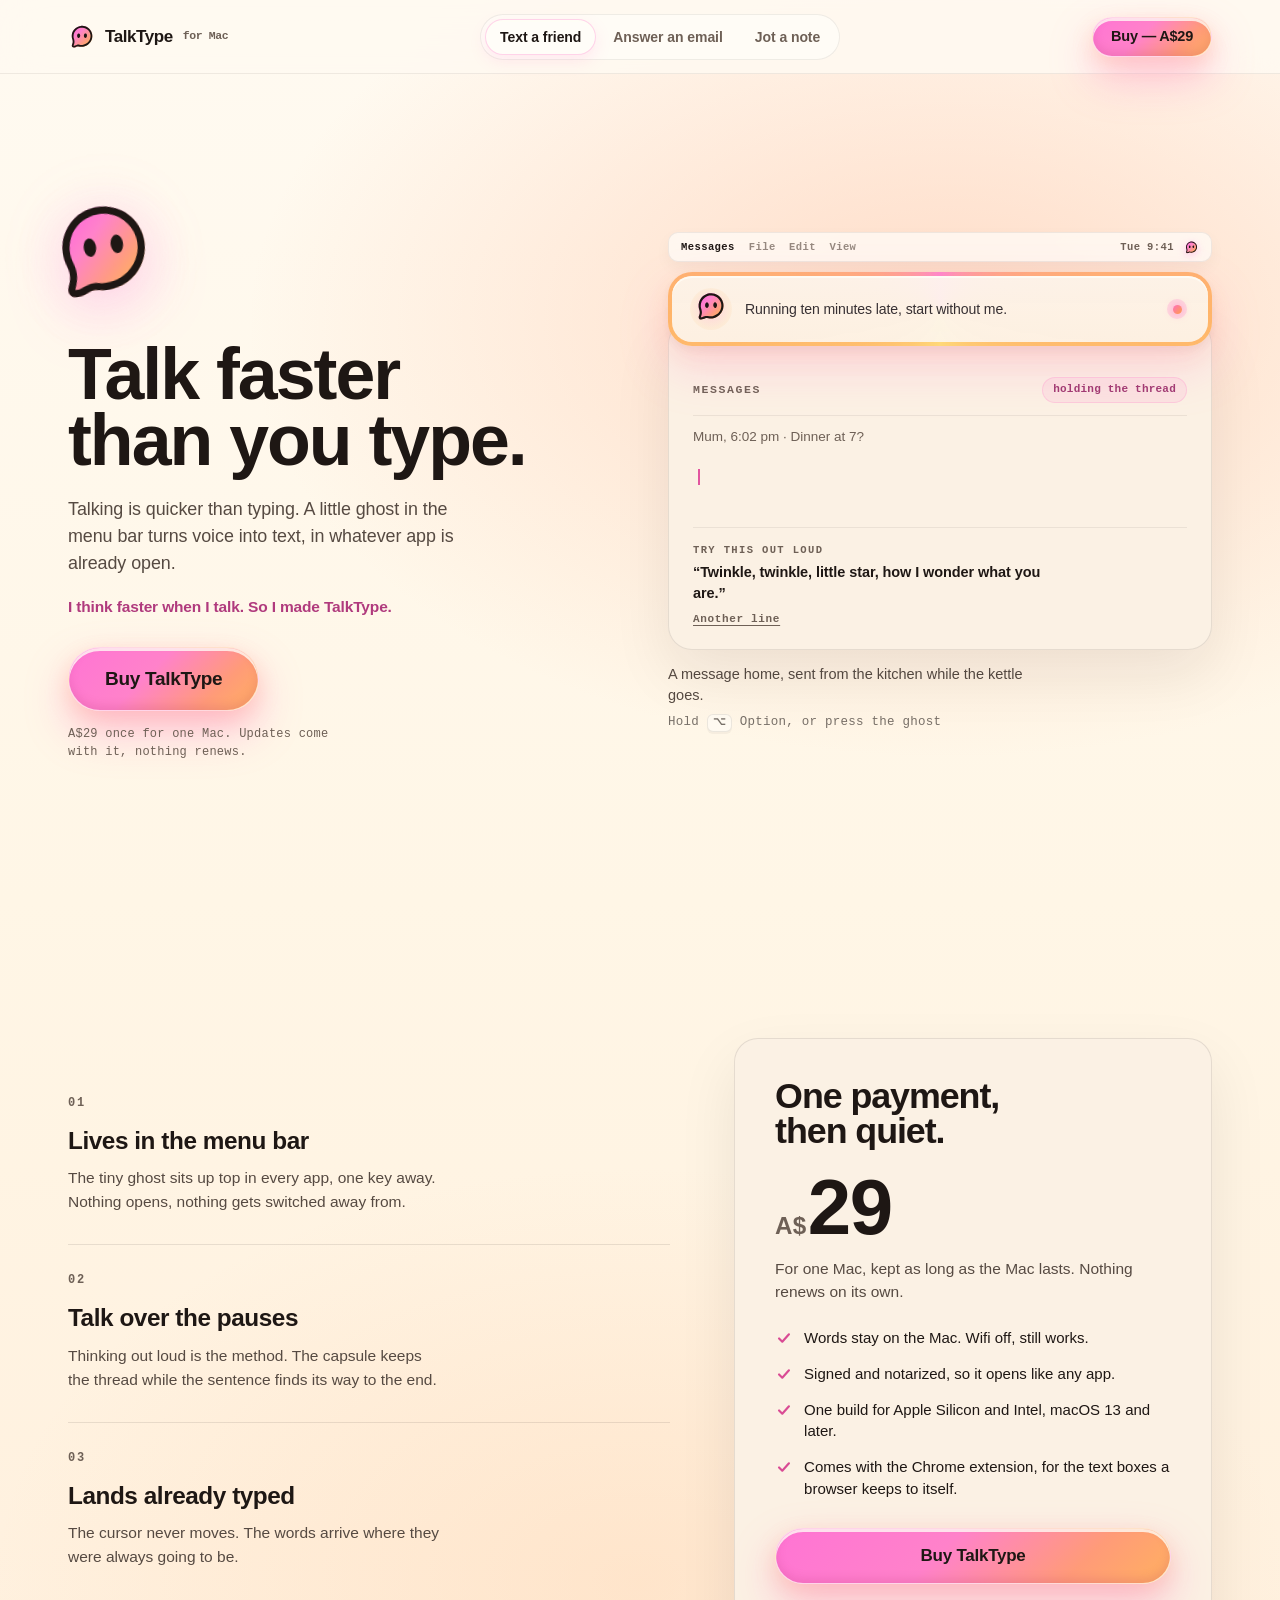
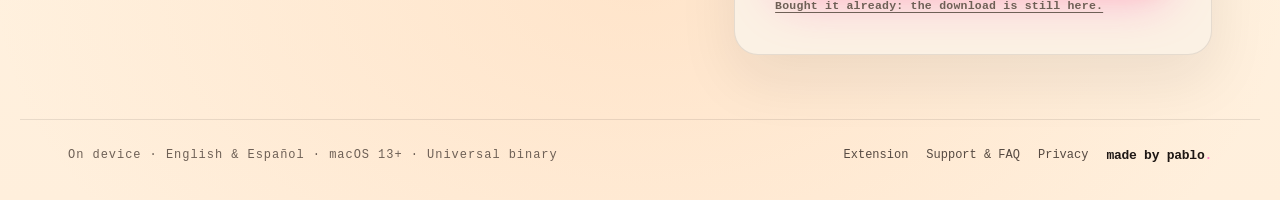
==== commit 8e047ee4: "feat: ✨ kitchen-table spine, zine cadence, and a ghost in the menu bar Tone pass from Pablo: say wha" ====
--- a/site/index.html
+++ b/site/index.html
@@ -88,12 +88,10 @@
             <img src="assets/ghost.svg" alt="" width="112" height="112">
           </button>
 
-          <p class="kicker"><span class="dot" aria-hidden="true"></span>Menu bar voice to text</p>
-
           <h1 class="lockup">Talk faster<br>than you type.</h1>
 
           <p class="lede">
-            A ghost in the menu bar. Hold a key and it listens. Let go and the words land at the cursor, in whatever app was open.
+            Talking is quicker than typing. A little ghost in the menu bar turns voice into text, in whatever app is already open.
           </p>
 
           <p class="origin">I think faster when I talk. So I made TalkType.</p>
@@ -107,6 +105,15 @@
 
         <div class="stage-col">
           <div class="stage" id="stage" role="tabpanel" aria-labelledby="tab-catch" data-mode="catch" data-app="Messages">
+
+            <div class="menubar" aria-hidden="true">
+              <span class="menubar-app" id="menubar-app">Messages</span>
+              <span class="menubar-items">File&nbsp;&nbsp;Edit&nbsp;&nbsp;View</span>
+              <span class="menubar-right">
+                <span class="menubar-clock">Tue 9:41</span>
+                <img class="menubar-ghost" src="assets/ghost.svg" alt="" width="15" height="15">
+              </span>
+            </div>
 
             <!-- The floating HUD capsule: what the app shows at the cursor -->
             <div class="capsule" id="live-hud" data-phase="ready">
@@ -163,18 +170,18 @@
         <div class="beats">
           <article class="beat">
             <span class="beat-num">01</span>
-            <h2>A key, held anywhere</h2>
-            <p>The shortcut works inside every app on the Mac, the stubborn ones included. Nothing opens, nothing gets switched away from.</p>
+            <h2>Lives in the menu bar</h2>
+            <p>The tiny ghost sits up top in every app, one key away. Nothing opens, nothing gets switched away from.</p>
           </article>
           <article class="beat">
             <span class="beat-num">02</span>
-            <h2>The pause is allowed</h2>
-            <p>Stumble, restart the sentence, breathe in the middle of it. The capsule keeps the thread and waits for the end.</p>
+            <h2>Talk over the pauses</h2>
+            <p>Thinking out loud is the method. The capsule keeps the thread while the sentence finds its way to the end.</p>
           </article>
           <article class="beat">
             <span class="beat-num">03</span>
-            <h2>Arrives already typed</h2>
-            <p>Whatever was open stays open. The words appear where the cursor was, looking like a quick pair of hands put them there.</p>
+            <h2>Lands already typed</h2>
+            <p>The cursor never moves. The words arrive where they were always going to be.</p>
           </article>
         </div>
 
--- a/site/styles.css
+++ b/site/styles.css
@@ -458,7 +458,40 @@
 
 .stage {
   position: relative;
-  padding-top: 30px;
+  padding-top: 14px;
+}
+
+/* the top of the Mac: the ghost sits up here, where it actually lives */
+.menubar {
+  display: flex;
+  align-items: center;
+  gap: 14px;
+  height: 30px;
+  padding: 0 12px;
+  border-radius: 10px;
+  background: rgba(255, 253, 248, 0.72);
+  border: 1px solid var(--line-soft);
+  box-shadow: 0 6px 16px rgba(30, 23, 20, 0.04);
+  font-family: var(--mono);
+  font-size: 10.5px;
+  font-weight: 600;
+  letter-spacing: 0.04em;
+  color: var(--ink-mute);
+  backdrop-filter: blur(8px);
+  -webkit-backdrop-filter: blur(8px);
+}
+.menubar-app { color: var(--ink); font-weight: 700; }
+.menubar-items { opacity: 0.72; }
+.menubar-right {
+  margin-left: auto;
+  display: inline-flex;
+  align-items: center;
+  gap: 10px;
+}
+.menubar-ghost {
+  width: 15px;
+  height: 15px;
+  filter: drop-shadow(0 2px 4px rgba(255, 96, 224, 0.35));
 }
 
 /* the capsule: the app's own HUD, floating over the surface */
@@ -471,7 +504,7 @@
   width: 100%;
   min-height: 72px;
   padding: 12px 18px;
-  margin-bottom: -26px;
+  margin: 10px 0 -26px;
   border-radius: 24px;
   background:
     linear-gradient(rgba(253, 246, 238, 0.94), rgba(253, 246, 238, 0.90)) padding-box,
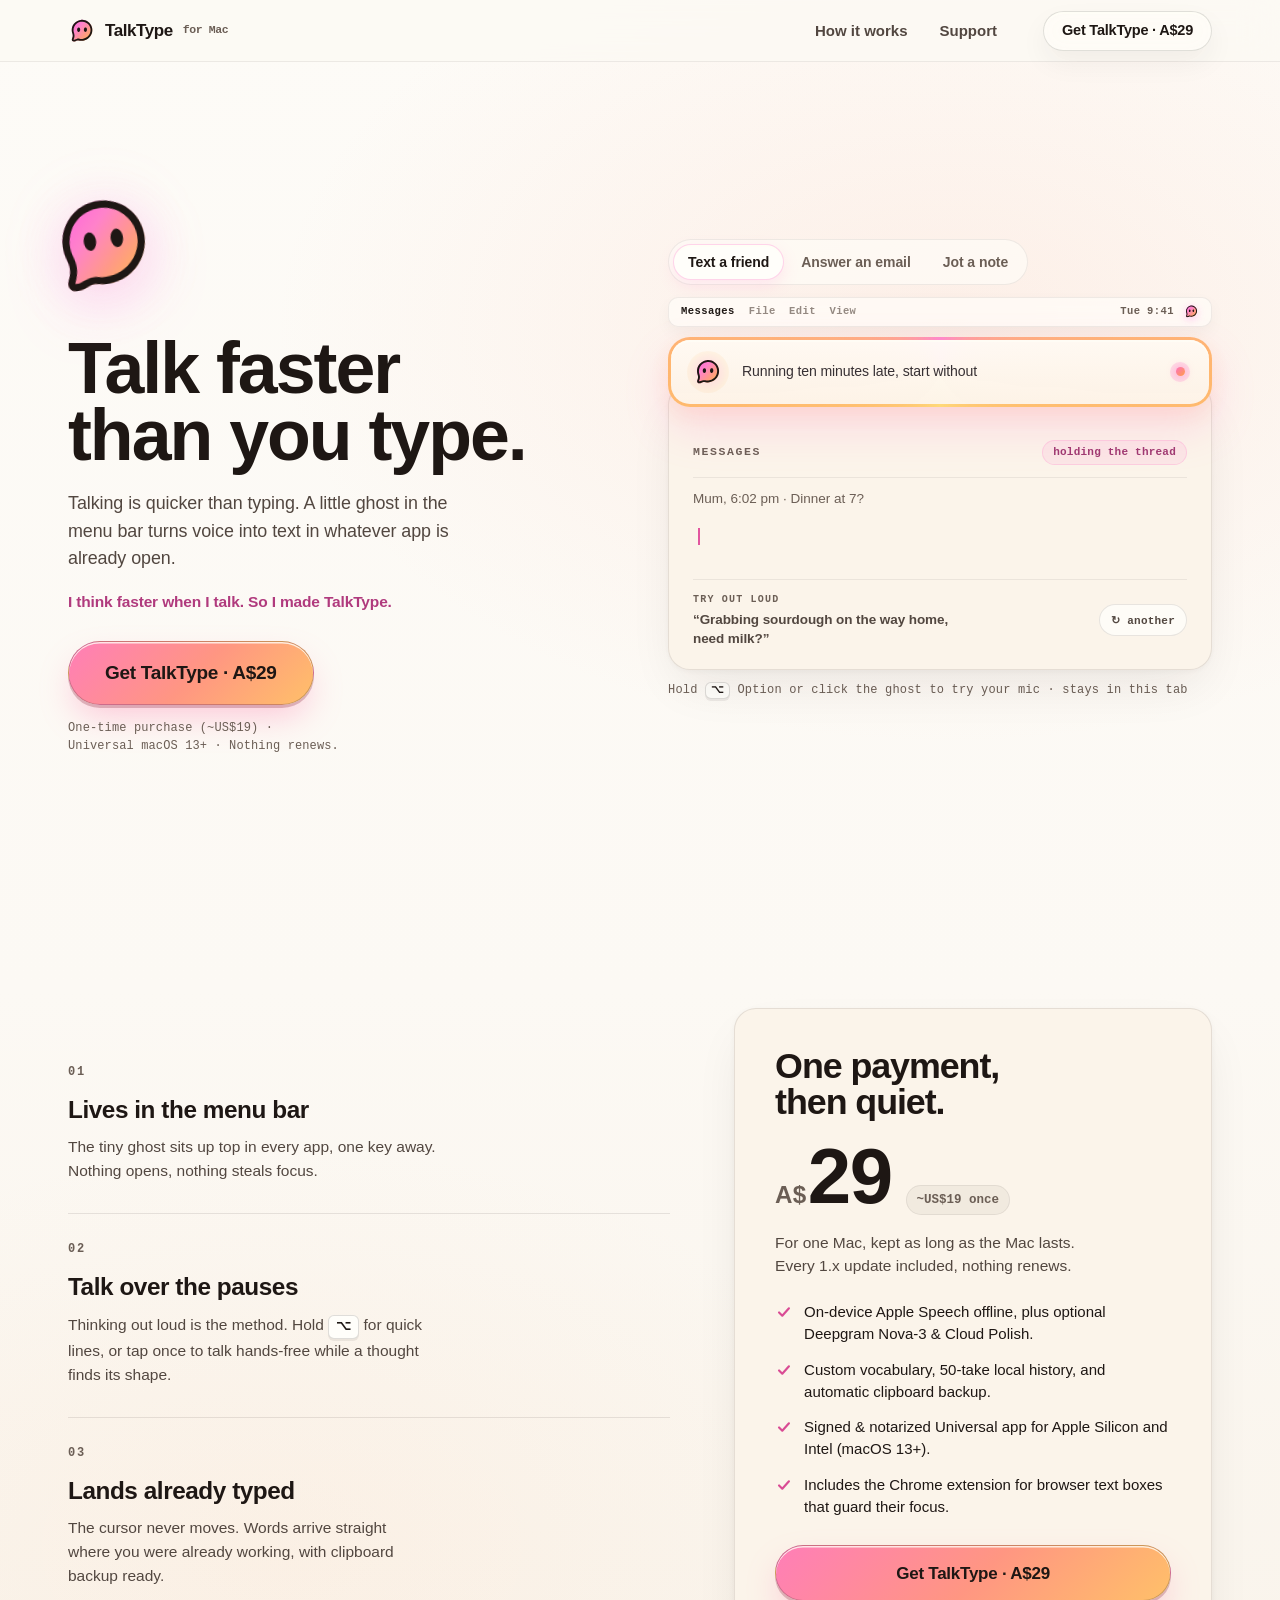
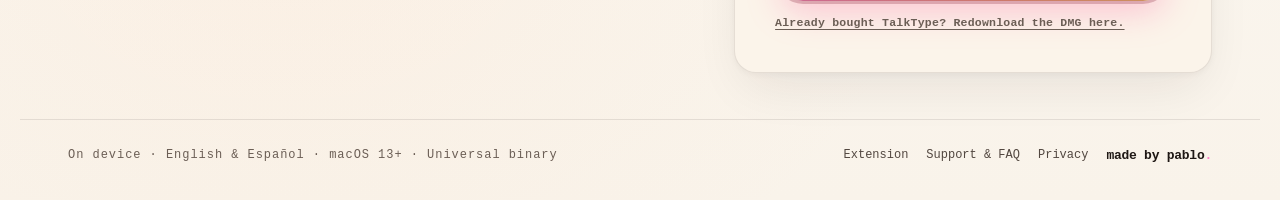
==== commit b292d62c: "style: 💅 luminous paper background, dock scene tabs on stage & surface $29 specs" ====
--- a/site/index.html
+++ b/site/index.html
@@ -5,7 +5,7 @@
   <meta name="viewport" content="width=device-width, initial-scale=1">
   <title>TalkType for Mac: talk faster than you type, A$29 once</title>
   <meta name="description" content="A little ghost in the menu bar that turns talking into text, anywhere on the Mac. On device, English and Español, A$29 once. No account, no subscription.">
-  <meta name="theme-color" content="#fff6e6">
+  <meta name="theme-color" content="#fcf9f4">
   <meta name="color-scheme" content="light">
   <link rel="canonical" href="https://mac.talktype.app/">
   <link rel="icon" href="assets/ghost.svg" type="image/svg+xml">
@@ -52,7 +52,7 @@
   }
   </script>
 
-  <link rel="stylesheet" href="styles.css?v=10">
+  <link rel="stylesheet" href="styles.css?v=11">
 </head>
 <body>
 
@@ -66,14 +66,12 @@
         <span class="tag">for Mac</span>
       </a>
 
-      <div class="modes" role="tablist" aria-label="Ways to try it">
-        <span class="modes-thumb" id="modes-thumb" aria-hidden="true"></span>
-        <button type="button" role="tab" class="mode is-on" id="tab-catch" data-mode="catch" aria-selected="true" aria-controls="stage" tabindex="0">Text a friend</button>
-        <button type="button" role="tab" class="mode" id="tab-handsfree" data-mode="handsfree" aria-selected="false" aria-controls="stage" tabindex="-1">Answer an email</button>
-        <button type="button" role="tab" class="mode" id="tab-polish" data-mode="polish" aria-selected="false" aria-controls="stage" tabindex="-1">Jot a note</button>
-      </div>
-
-      <a class="pill pill-hot pill-sm" href="buy.html" data-buy>Buy — A$29</a>
+      <nav class="nav-links" aria-label="Primary navigation">
+        <a href="#evidence">How it works</a>
+        <a href="support.html">Support</a>
+      </nav>
+
+      <a class="pill pill-quiet pill-sm" href="buy.html" data-buy>Get TalkType · A$29</a>
     </div>
   </header>
 
@@ -91,19 +89,29 @@
           <h1 class="lockup">Talk faster<br>than you type.</h1>
 
           <p class="lede">
-            Talking is quicker than typing. A little ghost in the menu bar turns voice into text, in whatever app is already open.
+            Talking is quicker than typing. A little ghost in the menu bar turns voice into text in whatever app is already open.
           </p>
 
           <p class="origin">I think faster when I talk. So I made TalkType.</p>
 
           <div class="hero-actions">
-            <a class="pill pill-hot pill-hero" href="buy.html" data-buy>Buy TalkType</a>
-          </div>
-
-          <p class="subline">A$29 once for one Mac. Updates come with it, nothing renews.</p>
+            <a class="pill pill-hot pill-hero" href="buy.html" data-buy>Get TalkType · A$29</a>
+            <button type="button" class="pill pill-quiet send-mac-btn" id="send-to-mac">Send link to Mac ↗</button>
+          </div>
+
+          <p class="subline">One-time purchase (~US$19) · Universal macOS 13+ · Nothing renews.</p>
         </div>
 
         <div class="stage-col">
+          <div class="stage-head">
+            <div class="modes" role="tablist" aria-label="Ways to try it">
+              <span class="modes-thumb" id="modes-thumb" aria-hidden="true"></span>
+              <button type="button" role="tab" class="mode is-on" id="tab-catch" data-mode="catch" aria-selected="true" aria-controls="stage" tabindex="0">Text a friend</button>
+              <button type="button" role="tab" class="mode" id="tab-handsfree" data-mode="handsfree" aria-selected="false" aria-controls="stage" tabindex="-1">Answer an email</button>
+              <button type="button" role="tab" class="mode" id="tab-polish" data-mode="polish" aria-selected="false" aria-controls="stage" tabindex="-1">Jot a note</button>
+            </div>
+          </div>
+
           <div class="stage" id="stage" role="tabpanel" aria-labelledby="tab-catch" data-mode="catch" data-app="Messages">
 
             <div class="menubar" aria-hidden="true">
@@ -143,21 +151,23 @@
             <div class="surface">
               <div class="surface-bar">
                 <span class="surface-app" id="surface-app">Messages</span>
-                <span class="surface-chip" id="surface-chip">saved · 14 takes</span>
+                <span class="surface-chip" id="surface-chip">Message landed</span>
               </div>
               <p class="surface-context" id="surface-context">Mum, 6:02 pm · Dinner at 7?</p>
-              <p class="surface-text is-empty" id="surface-text">Words land here.</p>
+              <p class="surface-text" id="surface-text">Running ten minutes late, start without me.</p>
               <div class="surface-prompt">
-                <span class="prompt-lead" id="prompt-lead">Try this out loud</span>
-                <p class="prompt-line" id="prompt-line">“Twinkle, twinkle, little star, how I wonder what you are.”</p>
-                <button type="button" class="prompt-next" id="prompt-next">Another line</button>
-              </div>
-            </div>
-
-          </div>
-
-          <p class="caption" id="stage-caption">A message home, sent from the kitchen while the kettle goes.</p>
-          <p class="hint" id="hud-hint">Hold <kbd>⌥</kbd> Option, or press the ghost</p>
+                <div class="prompt-copy">
+                  <span class="prompt-lead" id="prompt-lead">Try out loud</span>
+                  <p class="prompt-line" id="prompt-line">“Grabbing sourdough on the way home, need milk?”</p>
+                </div>
+                <button type="button" class="prompt-next" id="prompt-next" aria-label="Try another sample line">↻ another</button>
+              </div>
+            </div>
+
+          </div>
+
+          <p class="hint" id="hud-hint">Hold <kbd>⌥</kbd> Option or click the ghost to try your mic · stays in this tab</p>
+          <p class="sr-only" id="stage-caption">A message home, sent from the kitchen while the kettle goes.</p>
         </div>
 
       </div>
@@ -171,50 +181,53 @@
           <article class="beat">
             <span class="beat-num">01</span>
             <h2>Lives in the menu bar</h2>
-            <p>The tiny ghost sits up top in every app, one key away. Nothing opens, nothing gets switched away from.</p>
+            <p>The tiny ghost sits up top in every app, one key away. Nothing opens, nothing steals focus.</p>
           </article>
           <article class="beat">
             <span class="beat-num">02</span>
             <h2>Talk over the pauses</h2>
-            <p>Thinking out loud is the method. The capsule keeps the thread while the sentence finds its way to the end.</p>
+            <p>Thinking out loud is the method. Hold <kbd>⌥</kbd> for quick lines, or tap once to talk hands-free while a thought finds its shape.</p>
           </article>
           <article class="beat">
             <span class="beat-num">03</span>
             <h2>Lands already typed</h2>
-            <p>The cursor never moves. The words arrive where they were always going to be.</p>
+            <p>The cursor never moves. Words arrive straight where you were already working, with clipboard backup ready.</p>
           </article>
         </div>
 
         <div class="ticket">
           <h2 class="ticket-title">One payment, then quiet.</h2>
 
-          <div class="price" aria-label="A$29">
-            <span class="cur" aria-hidden="true">A$</span><span class="amount" aria-hidden="true">29</span>
-          </div>
-
-          <p class="price-statement">For one Mac, kept as long as the Mac lasts. Nothing renews on its own.</p>
+          <div class="price-row">
+            <div class="price" aria-label="A$29">
+              <span class="cur" aria-hidden="true">A$</span><span class="amount" aria-hidden="true">29</span>
+            </div>
+            <span class="approx-usd">~US$19 once</span>
+          </div>
+
+          <p class="price-statement">For one Mac, kept as long as the Mac lasts. Every 1.x update included, nothing renews.</p>
 
           <ul class="includes">
             <li>
               <svg viewBox="0 0 20 20" fill="none" aria-hidden="true"><path d="M4.5 10.5l3.6 3.6 7.4-8.2" stroke="currentColor" stroke-width="2.4" stroke-linecap="round" stroke-linejoin="round"/></svg>
-              <span>Words stay on the Mac. Wifi off, still works.</span>
-            </li>
-            <li>
-              <svg viewBox="0 0 20 20" fill="none" aria-hidden="true"><path d="M4.5 10.5l3.6 3.6 7.4-8.2" stroke="currentColor" stroke-width="2.4" stroke-linecap="round" stroke-linejoin="round"/></svg>
-              <span>Signed and notarized, so it opens like any app.</span>
-            </li>
-            <li>
-              <svg viewBox="0 0 20 20" fill="none" aria-hidden="true"><path d="M4.5 10.5l3.6 3.6 7.4-8.2" stroke="currentColor" stroke-width="2.4" stroke-linecap="round" stroke-linejoin="round"/></svg>
-              <span>One build for Apple Silicon and Intel, macOS 13 and later.</span>
-            </li>
-            <li>
-              <svg viewBox="0 0 20 20" fill="none" aria-hidden="true"><path d="M4.5 10.5l3.6 3.6 7.4-8.2" stroke="currentColor" stroke-width="2.4" stroke-linecap="round" stroke-linejoin="round"/></svg>
-              <span>Comes with the Chrome extension, for the text boxes a browser keeps to itself.</span>
+              <span>On-device Apple Speech offline, plus optional Deepgram Nova-3 &amp; Cloud Polish.</span>
+            </li>
+            <li>
+              <svg viewBox="0 0 20 20" fill="none" aria-hidden="true"><path d="M4.5 10.5l3.6 3.6 7.4-8.2" stroke="currentColor" stroke-width="2.4" stroke-linecap="round" stroke-linejoin="round"/></svg>
+              <span>Custom vocabulary, 50-take local history, and automatic clipboard backup.</span>
+            </li>
+            <li>
+              <svg viewBox="0 0 20 20" fill="none" aria-hidden="true"><path d="M4.5 10.5l3.6 3.6 7.4-8.2" stroke="currentColor" stroke-width="2.4" stroke-linecap="round" stroke-linejoin="round"/></svg>
+              <span>Signed &amp; notarized Universal app for Apple Silicon and Intel (macOS 13+).</span>
+            </li>
+            <li>
+              <svg viewBox="0 0 20 20" fill="none" aria-hidden="true"><path d="M4.5 10.5l3.6 3.6 7.4-8.2" stroke="currentColor" stroke-width="2.4" stroke-linecap="round" stroke-linejoin="round"/></svg>
+              <span>Includes the Chrome extension for browser text boxes that guard their focus.</span>
             </li>
           </ul>
 
-          <a class="pill pill-hot pill-ticket" href="buy.html" data-buy>Buy TalkType</a>
-          <a class="already-link" href="thanks.html">Bought it already: the download is still here.</a>
+          <a class="pill pill-hot pill-ticket" href="buy.html" data-buy>Get TalkType · A$29</a>
+          <a class="already-link" href="thanks.html">Already bought TalkType? Redownload the DMG here.</a>
         </div>
 
       </div>
@@ -232,6 +245,6 @@
 
   </main>
 
-  <script src="app.js?v=10" defer></script>
+  <script src="app.js?v=11" defer></script>
 </body>
 </html>
--- a/site/styles.css
+++ b/site/styles.css
@@ -11,14 +11,14 @@
 }
 
 :root {
-  --cream: #fff6e6;
-  --card: #fbf1e4;
-  --card-warm: #fdf2e0;
-  --paper: #fffdf8;
+  --cream: #fcf9f4;
+  --card: #fbf4ea;
+  --card-warm: #f9efe1;
+  --paper: #fffefa;
   --near-white: #fffef7;
   --ink: #1e1714;
-  --ink-soft: #564a42;
-  --ink-mute: #6e6056;
+  --ink-soft: #524740;
+  --ink-mute: #6b5e55;
   --line: rgba(30, 23, 20, 0.10);
   --line-soft: rgba(30, 23, 20, 0.07);
   --pink: #ff82ca;
@@ -26,12 +26,12 @@
   --butter: #ffd159;
   --mint: #2bb59a;
   --focus: #c94b8c;
-  --candy: linear-gradient(135deg, #ff74d4 0%, #ff82ca 42%, #ff9b78 76%, #ffb060 100%);
-  --candy-hover: linear-gradient(135deg, #ff5cd8 0%, #ff74c2 42%, #ff8f66 76%, #ffa44c 100%);
+  --candy: linear-gradient(135deg, #ff7eb8 0%, #ff9682 52%, #ffc069 100%);
+  --candy-hover: linear-gradient(135deg, #ff70b4 0%, #ff8c74 52%, #ffb657 100%);
   --hot: linear-gradient(135deg, #ff82ca 0%, #ffb060 100%);
-  --shadow-soft: 0 24px 60px rgba(30, 23, 20, 0.08);
-  --radius: 24px;
-  --bar: 74px;
+  --shadow-soft: 0 22px 52px -12px rgba(38, 25, 18, 0.09), 0 2px 6px rgba(30, 23, 20, 0.04);
+  --radius: 22px;
+  --bar: 62px;
   --sans: -apple-system, BlinkMacSystemFont, "SF Pro Rounded", "SF Pro Display", "SF Pro Text", "Segoe UI", Roboto, Helvetica, Arial, sans-serif;
   --mono: ui-monospace, SFMono-Regular, "SF Mono", Menlo, Consolas, monospace;
   --spring: cubic-bezier(0.34, 1.56, 0.64, 1);
@@ -55,9 +55,9 @@
   line-height: 1.6;
   -webkit-font-smoothing: antialiased;
   background:
-    radial-gradient(1000px 620px at 74% 18%, rgba(255, 180, 146, 0.42), transparent 70%),
-    radial-gradient(900px 580px at 50% 88%, rgba(255, 190, 140, 0.24), transparent 72%),
-    linear-gradient(180deg, #fffaf1 0%, #fff6e6 50%, #ffefdc 100%);
+    radial-gradient(960px 600px at 74% 18%, rgba(255, 198, 178, 0.22), transparent 70%),
+    radial-gradient(880px 560px at 22% 86%, rgba(255, 214, 184, 0.16), transparent 72%),
+    linear-gradient(180deg, #fdfbf7 0%, #fcf9f4 55%, #f9f3ea 100%);
   background-repeat: no-repeat;
   overflow-x: clip;
 }
@@ -121,9 +121,9 @@
   inset: 0 0 auto;
   z-index: 50;
   height: var(--bar);
-  background: rgba(255, 250, 241, 0.86);
-  backdrop-filter: saturate(1.25) blur(20px);
-  -webkit-backdrop-filter: saturate(1.25) blur(20px);
+  background: rgba(252, 249, 244, 0.84);
+  backdrop-filter: saturate(1.2) blur(18px);
+  -webkit-backdrop-filter: saturate(1.2) blur(18px);
   border-bottom: 1px solid var(--line-soft);
 }
 .topbar-inner {
@@ -149,6 +149,7 @@
   color: var(--ink-mute);
   font-size: 11.5px;
   margin-left: 1px;
+  white-space: nowrap;
 }
 
 /* the mode rail: a real control, with a thumb that slides */
@@ -258,27 +259,25 @@
 .pill-hot {
   color: var(--ink);
   background: var(--candy);
-  border: 1.5px solid rgba(255, 254, 247, 0.68);
+  border: 1.5px solid rgba(30, 23, 20, 0.22);
   box-shadow:
-    0 20px 44px rgba(255, 124, 194, 0.44),
-    0 8px 20px rgba(255, 168, 96, 0.28),
-    0 3px 0 rgba(255, 254, 247, 0.78) inset,
-    0 -4px 10px rgba(176, 48, 110, 0.18) inset;
+    inset 0 1.5px 0 rgba(255, 254, 247, 0.80),
+    0 3px 0 rgba(145, 62, 78, 0.30),
+    0 16px 34px -6px rgba(255, 126, 174, 0.42);
 }
 .pill-hot:hover {
   background: var(--candy-hover);
-  transform: translateY(-4px) scale(1.045);
+  transform: translateY(-2px) scale(1.025);
   box-shadow:
-    0 28px 60px rgba(255, 110, 200, 0.58),
-    0 12px 28px rgba(255, 168, 96, 0.38),
-    0 3px 0 rgba(255, 254, 247, 0.88) inset,
-    0 -4px 12px rgba(176, 48, 110, 0.22) inset;
+    inset 0 1.5px 0 rgba(255, 254, 247, 0.90),
+    0 4px 0 rgba(145, 62, 78, 0.34),
+    0 20px 42px -6px rgba(255, 126, 174, 0.52);
 }
 .pill-hot:active {
-  transform: translateY(2px) scale(0.96);
+  transform: translateY(1.5px) scale(0.975);
   box-shadow:
-    0 8px 18px rgba(255, 110, 200, 0.32),
-    0 2px 4px rgba(176, 48, 110, 0.2) inset;
+    0 6px 14px rgba(255, 110, 200, 0.28),
+    0 1px 0 rgba(145, 62, 78, 0.30);
 }
 .pill-quiet {
   color: var(--ink);
@@ -418,10 +417,11 @@
   margin-top: 22px;
   color: var(--ink-soft);
   font-size: clamp(17px, min(1.4vw, 2.25vh), 20px);
-  line-height: 1.5;
+  line-height: 1.52;
   letter-spacing: -0.004em;
   font-weight: 500;
   max-width: 40ch;
+  text-wrap: pretty;
 }
 
 .origin {
@@ -431,13 +431,18 @@
   letter-spacing: -0.01em;
   color: #b03a7d;
   max-width: 40ch;
+  text-wrap: balance;
 }
 
 .hero-actions {
   display: flex;
   flex-wrap: wrap;
-  gap: 16px;
-  margin-top: 28px;
+  gap: 12px;
+  margin-top: 26px;
+}
+
+.send-mac-btn {
+  display: none;
 }
 
 .subline {
@@ -445,20 +450,28 @@
   font-family: var(--mono);
   font-size: 12px;
   font-weight: 500;
-  letter-spacing: 0.02em;
-  color: var(--ink-mute);
-  max-width: 40ch;
+  letter-spacing: 0.01em;
+  color: var(--ink-mute);
+  max-width: 44ch;
   line-height: 1.5;
+  text-wrap: balance;
 }
 .subline kbd { font-size: 11px; padding: 0 5px; }
 
 /* ---------------------------------------------------------------- 01 · the instrument */
 
 .stage-col { min-width: 0; }
+
+.stage-head {
+  display: flex;
+  align-items: center;
+  justify-content: flex-start;
+  margin-bottom: 12px;
+}
 
 .stage {
   position: relative;
-  padding-top: 14px;
+  padding-top: 0;
 }
 
 /* the top of the Mac: the ghost sits up here, where it actually lives */
@@ -502,38 +515,46 @@
   align-items: center;
   gap: 13px;
   width: 100%;
-  min-height: 72px;
-  padding: 12px 18px;
-  margin: 10px 0 -26px;
-  border-radius: 24px;
+  min-height: 68px;
+  padding: 11px 16px;
+  margin: 10px 0 -24px;
+  border-radius: 22px;
+  background: rgba(255, 253, 249, 0.96);
+  border: 2px solid rgba(224, 122, 174, 0.36);
+  backdrop-filter: saturate(1.25) blur(18px);
+  -webkit-backdrop-filter: saturate(1.25) blur(18px);
+  box-shadow:
+    0 16px 36px -6px rgba(38, 25, 18, 0.08),
+    0 6px 16px rgba(255, 130, 202, 0.12),
+    0 2px 0 rgba(255, 254, 247, 0.85) inset;
+  transition: transform 0.32s var(--spring), box-shadow 0.28s ease, border-color 0.24s ease;
+}
+.capsule[data-phase="listening"],
+.capsule[data-phase="processing"] {
   background:
-    linear-gradient(rgba(253, 246, 238, 0.94), rgba(253, 246, 238, 0.90)) padding-box,
+    linear-gradient(rgba(255, 252, 247, 0.96), rgba(253, 246, 238, 0.94)) padding-box,
     conic-gradient(
       from var(--hud-angle),
-      rgba(255, 130, 202, 0.96),
-      rgba(255, 176, 96, 0.92),
-      rgba(255, 209, 89, 0.76),
-      rgba(255, 176, 96, 0.92),
-      rgba(255, 130, 202, 0.96)
+      rgba(255, 130, 202, 0.95),
+      rgba(255, 176, 96, 0.90),
+      rgba(255, 209, 89, 0.78),
+      rgba(255, 176, 96, 0.90),
+      rgba(255, 130, 202, 0.95)
     ) border-box;
-  border: 4px solid transparent;
-  backdrop-filter: saturate(1.4) blur(22px);
-  -webkit-backdrop-filter: saturate(1.4) blur(22px);
+  border: 3px solid transparent;
   box-shadow:
-    0 22px 48px rgba(255, 130, 202, 0.26),
-    0 10px 24px rgba(255, 176, 96, 0.16),
-    0 4px 12px rgba(30, 23, 20, 0.06),
-    0 2px 0 rgba(255, 254, 247, 0.75) inset;
+    0 20px 44px rgba(255, 130, 202, 0.24),
+    0 8px 20px rgba(255, 176, 96, 0.15),
+    0 2px 0 rgba(255, 254, 247, 0.8) inset;
   animation: hud-spin 4s linear infinite;
-  transition: transform 0.32s var(--spring), box-shadow 0.28s ease;
 }
 .capsule:hover {
   transform: translateY(-2px);
+  border-color: rgba(224, 122, 174, 0.56);
   box-shadow:
-    0 28px 58px rgba(255, 130, 202, 0.34),
-    0 12px 28px rgba(255, 176, 96, 0.22),
-    0 6px 16px rgba(30, 23, 20, 0.08),
-    0 2px 0 rgba(255, 254, 247, 0.85) inset;
+    0 20px 44px -6px rgba(38, 25, 18, 0.11),
+    0 8px 20px rgba(255, 130, 202, 0.18),
+    0 2px 0 rgba(255, 254, 247, 0.9) inset;
 }
 @keyframes hud-spin { to { --hud-angle: 360deg; } }
 
@@ -700,13 +721,14 @@
 }
 
 .surface-text {
-  min-height: 80px;
-  padding: 18px 2px 6px;
-  font-size: 15.5px;
-  line-height: 1.55;
+  min-height: 70px;
+  padding: 16px 2px 10px;
+  font-size: 16px;
+  line-height: 1.52;
   letter-spacing: -0.006em;
   color: var(--ink);
   overflow-wrap: anywhere;
+  text-wrap: pretty;
 }
 .surface-text.is-empty {
   color: var(--ink-mute);
@@ -728,62 +750,66 @@
 
 .surface-prompt {
   border-top: 1px solid var(--line-soft);
-  padding-top: 14px;
+  padding-top: 12px;
+  display: flex;
+  align-items: center;
+  justify-content: space-between;
+  gap: 12px;
+}
+.prompt-copy {
+  min-width: 0;
   display: grid;
-  gap: 3px;
+  gap: 2px;
 }
 .prompt-lead {
   font-family: var(--mono);
-  font-size: 10.5px;
+  font-size: 10px;
   font-weight: 600;
-  letter-spacing: 0.13em;
+  letter-spacing: 0.12em;
   text-transform: uppercase;
   color: var(--ink-mute);
 }
 .prompt-line {
-  font-size: 14.5px;
+  font-size: 13.5px;
   font-weight: 600;
   letter-spacing: -0.006em;
-  line-height: 1.45;
-  color: var(--ink);
-  max-width: 46ch;
+  line-height: 1.42;
+  color: var(--ink-soft);
+  max-width: 44ch;
+  text-wrap: pretty;
 }
 .prompt-next {
-  justify-self: start;
+  flex: 0 0 auto;
   appearance: none;
-  border: 0;
-  background: none;
+  border: 1px solid var(--line);
+  background: rgba(255, 254, 250, 0.78);
+  border-radius: 999px;
   cursor: pointer;
-  padding: 4px 0;
-  margin-top: 2px;
+  padding: 5px 11px;
+  min-height: 32px;
   font-family: var(--mono);
   font-size: 11px;
   font-weight: 600;
-  letter-spacing: 0.06em;
-  color: var(--ink-mute);
-  text-decoration: underline;
-  text-underline-offset: 3px;
-  transition: color 0.15s ease;
-}
-.prompt-next:hover { color: var(--ink); }
-
-.caption {
-  margin-top: 14px;
-  font-size: 14.5px;
+  letter-spacing: 0.02em;
+  color: var(--ink-soft);
+  white-space: nowrap;
+  transition: color 0.15s ease, background 0.15s ease, border-color 0.15s ease;
+}
+.prompt-next:hover {
+  color: var(--ink);
+  background: var(--paper);
+  border-color: rgba(255, 130, 202, 0.45);
+}
+
+.hint {
+  margin-top: 12px;
+  font-family: var(--mono);
+  font-size: 12px;
   font-weight: 500;
+  letter-spacing: 0.015em;
+  color: var(--ink-mute);
   line-height: 1.45;
-  color: var(--ink-soft);
-  max-width: 48ch;
-}
-.hint {
-  margin-top: 8px;
-  font-family: var(--mono);
-  font-size: 12.5px;
-  font-weight: 500;
-  letter-spacing: 0.02em;
-  color: var(--ink);
-  opacity: 0.6;
-  line-height: 1.4;
+  text-wrap: balance;
 }
 .hint kbd { font-size: 10.5px; padding: 0 5px; }
 
@@ -826,6 +852,7 @@
   line-height: 1.55;
   color: var(--ink-soft);
   max-width: 44ch;
+  text-wrap: pretty;
 }
 
 /* ---------------------------------------------------------------- 02 · the price */
@@ -853,13 +880,33 @@
   text-wrap: balance;
 }
 
+.price-row {
+  display: flex;
+  align-items: baseline;
+  gap: 14px;
+  flex-wrap: wrap;
+  margin: 22px 0 0;
+}
+
 .price {
   display: flex;
   align-items: baseline;
   gap: 0;
-  margin: 24px 0 0;
+  margin: 0;
   font-size: clamp(64px, min(6.1vw, 9.8vh), 88px);
   line-height: 0.85;
+}
+
+.approx-usd {
+  font-family: var(--mono);
+  font-size: 12.5px;
+  font-weight: 600;
+  color: var(--ink-mute);
+  background: rgba(30, 23, 20, 0.045);
+  border: 1px solid var(--line-soft);
+  padding: 4px 10px;
+  border-radius: 999px;
+  white-space: nowrap;
 }
 .price .cur {
   font-size: 0.31em;
@@ -888,6 +935,7 @@
   line-height: 1.5;
   color: var(--ink-soft);
   max-width: 42ch;
+  text-wrap: balance;
 }
 
 .includes {
@@ -905,6 +953,7 @@
   font-weight: 500;
   line-height: 1.45;
   color: var(--ink);
+  text-wrap: pretty;
 }
 .includes li svg {
   flex: 0 0 auto;
@@ -976,7 +1025,7 @@
 
 /* ---------------------------------------------------------------- BUY / THANKS / PROSE */
 
-.small { color: var(--ink-mute); font-size: 14.5px; }
+.small { color: var(--ink-mute); font-size: 14.5px; text-wrap: pretty; }
 .inline-link { text-decoration: underline; text-underline-offset: 3px; font-weight: 700; }
 
 .page-head { padding: 132px 0 0; }
@@ -1004,9 +1053,9 @@
 .order-line { display: flex; justify-content: space-between; padding: 14px 0; font-size: 15px; color: var(--ink-soft); border-bottom: 1px solid var(--line-soft); }
 .order-total { display: flex; justify-content: space-between; padding: 20px 0 6px; font-size: 19px; font-weight: 800; letter-spacing: -0.02em; }
 .order .pill { width: 100%; height: 56px; margin-top: 14px; font-size: 17px; }
-.pay-note { margin-top: 14px; color: var(--ink-mute); text-align: center; font-size: 14.5px; line-height: 1.55; }
+.pay-note { margin-top: 14px; color: var(--ink-mute); text-align: center; font-size: 14.5px; line-height: 1.55; text-wrap: pretty; }
 .aside-list { list-style: none; margin: 26px 0 0; padding: 0; display: grid; gap: 14px; }
-.aside-list li { display: flex; gap: 12px; font-size: 14.5px; color: var(--ink-soft); }
+.aside-list li { display: flex; gap: 12px; font-size: 14.5px; color: var(--ink-soft); text-wrap: pretty; }
 .aside-list svg { flex: 0 0 auto; width: 18px; height: 18px; margin-top: 2px; color: var(--mint); }
 
 .thanks { text-align: center; padding: 132px 0 0; }
@@ -1026,10 +1075,10 @@
 .thanks code { font-family: var(--mono); font-size: 13px; background: rgba(30, 23, 20, 0.05); padding: 2px 6px; border-radius: 6px; }
 
 .prose { padding: 120px 0 0; }
-.prose h1 { font-size: clamp(34px, 5vw, 52px); line-height: 1.05; letter-spacing: -0.035em; margin: 14px 0 18px; }
-.prose h2 { font-size: 20px; letter-spacing: -0.02em; margin: 38px 0 10px; color: var(--ink); }
+.prose h1 { font-size: clamp(34px, 5vw, 52px); line-height: 1.05; letter-spacing: -0.035em; margin: 14px 0 18px; text-wrap: balance; }
+.prose h2 { font-size: 20px; letter-spacing: -0.02em; margin: 38px 0 10px; color: var(--ink); text-wrap: balance; }
 .prose h3 { font-size: 16.5px; letter-spacing: -0.015em; margin: 22px 0 6px; color: var(--ink); }
-.prose p, .prose li { color: var(--ink-soft); font-size: 15.5px; line-height: 1.65; }
+.prose p, .prose li { color: var(--ink-soft); font-size: 15.5px; line-height: 1.65; text-wrap: pretty; }
 .prose p + p { margin-top: 12px; }
 .prose ul { margin: 12px 0 0; padding-left: 20px; display: grid; gap: 9px; }
 .prose a {
@@ -1071,7 +1120,7 @@
   overflow: hidden; clip: rect(0, 0, 0, 0); white-space: nowrap; border: 0;
 }
 .moves { list-style: none; margin: 18px 0 0; padding: 0; display: grid; gap: 12px; }
-.moves li { display: flex; gap: 11px; align-items: flex-start; font-size: 14.5px; color: var(--ink-soft); }
+.moves li { display: flex; gap: 11px; align-items: flex-start; font-size: 14.5px; color: var(--ink-soft); text-wrap: pretty; }
 .moves .n {
   flex: 0 0 auto;
   width: 22px;
@@ -1200,30 +1249,42 @@
 
 @media (max-width: 900px) {
   .modes {
-    order: 3;
-    width: 100%;
-    margin: 0 0 -12px;
+    max-width: 100%;
     overflow-x: auto;
     scrollbar-width: none;
-    justify-content: flex-start;
   }
   .modes::-webkit-scrollbar { display: none; }
-  .topbar-inner { gap: 10px 12px; flex-wrap: wrap; padding-bottom: 12px; }
-  .topbar { height: auto; }
-  .topbar-inner { min-height: var(--bar); }
+}
+
+@media (pointer: coarse), (max-width: 640px) {
+  .send-mac-btn {
+    display: inline-flex;
+    min-height: 52px;
+    height: 52px;
+    padding: 0 22px;
+    font-size: 15.5px;
+  }
+}
+
+@media (pointer: coarse) {
+  .mode { height: 40px; }
+  .prompt-next { min-height: 38px; padding: 6px 13px; }
+  .rail-links a { min-height: 40px; }
 }
 
 @media (max-width: 640px) {
   .wrap { padding: 0 18px; }
-  .plate { padding-top: calc(var(--bar) + 32px); padding-bottom: 40px; }
-  .brand span.tag { display: none; }
+  .topbar .pill-sm { padding: 0 13px; font-size: 13.5px; height: 38px; min-height: 38px; }
+  .plate { padding-top: calc(var(--bar) + 28px); padding-bottom: 40px; }
   .ghost-sticker { width: 80px; height: 80px; }
-  .pill-hero { min-height: 60px; height: 60px; padding: 0 26px; font-size: 17.5px; width: 100%; }
-  .capsule { min-height: 66px; padding: 10px 14px; border-radius: 20px; margin-bottom: -22px; }
-  .surface { padding: 46px 18px 18px; }
-  .surface-text { min-height: 88px; font-size: 15px; }
-  .prompt-line { font-size: 14px; }
-  .mode { font-size: 13px; padding: 0 11px; height: 34px; }
+  .pill-hero { min-height: 58px; height: 58px; padding: 0 26px; font-size: 17.5px; width: 100%; }
+  .send-mac-btn { width: 100%; }
+  .capsule { min-height: 64px; padding: 10px 14px; border-radius: 20px; margin-bottom: -22px; }
+  .surface { padding: 44px 18px 16px; }
+  .surface-text { min-height: 76px; font-size: 15px; }
+  .surface-prompt { flex-direction: column; align-items: flex-start; gap: 8px; }
+  .prompt-line { font-size: 13.5px; }
+  .mode { font-size: 13px; padding: 0 12px; height: 38px; }
   .ticket { padding: 26px 22px; }
   .rail { flex-direction: column; align-items: flex-start; gap: 8px; }
   .prose-grid { grid-template-columns: 1fr; }
@@ -1240,7 +1301,7 @@
   .beat { padding: 18px 0 22px; }
   .beat-num { margin-bottom: 10px; }
   .ticket { padding: 30px 32px; }
-  .price { margin-top: 16px; }
+  .price-row { margin-top: 16px; }
   .includes { margin-top: 18px; gap: 12px; }
   .ticket .pill { margin-top: 22px; }
   .rail { padding-bottom: 20px; }
